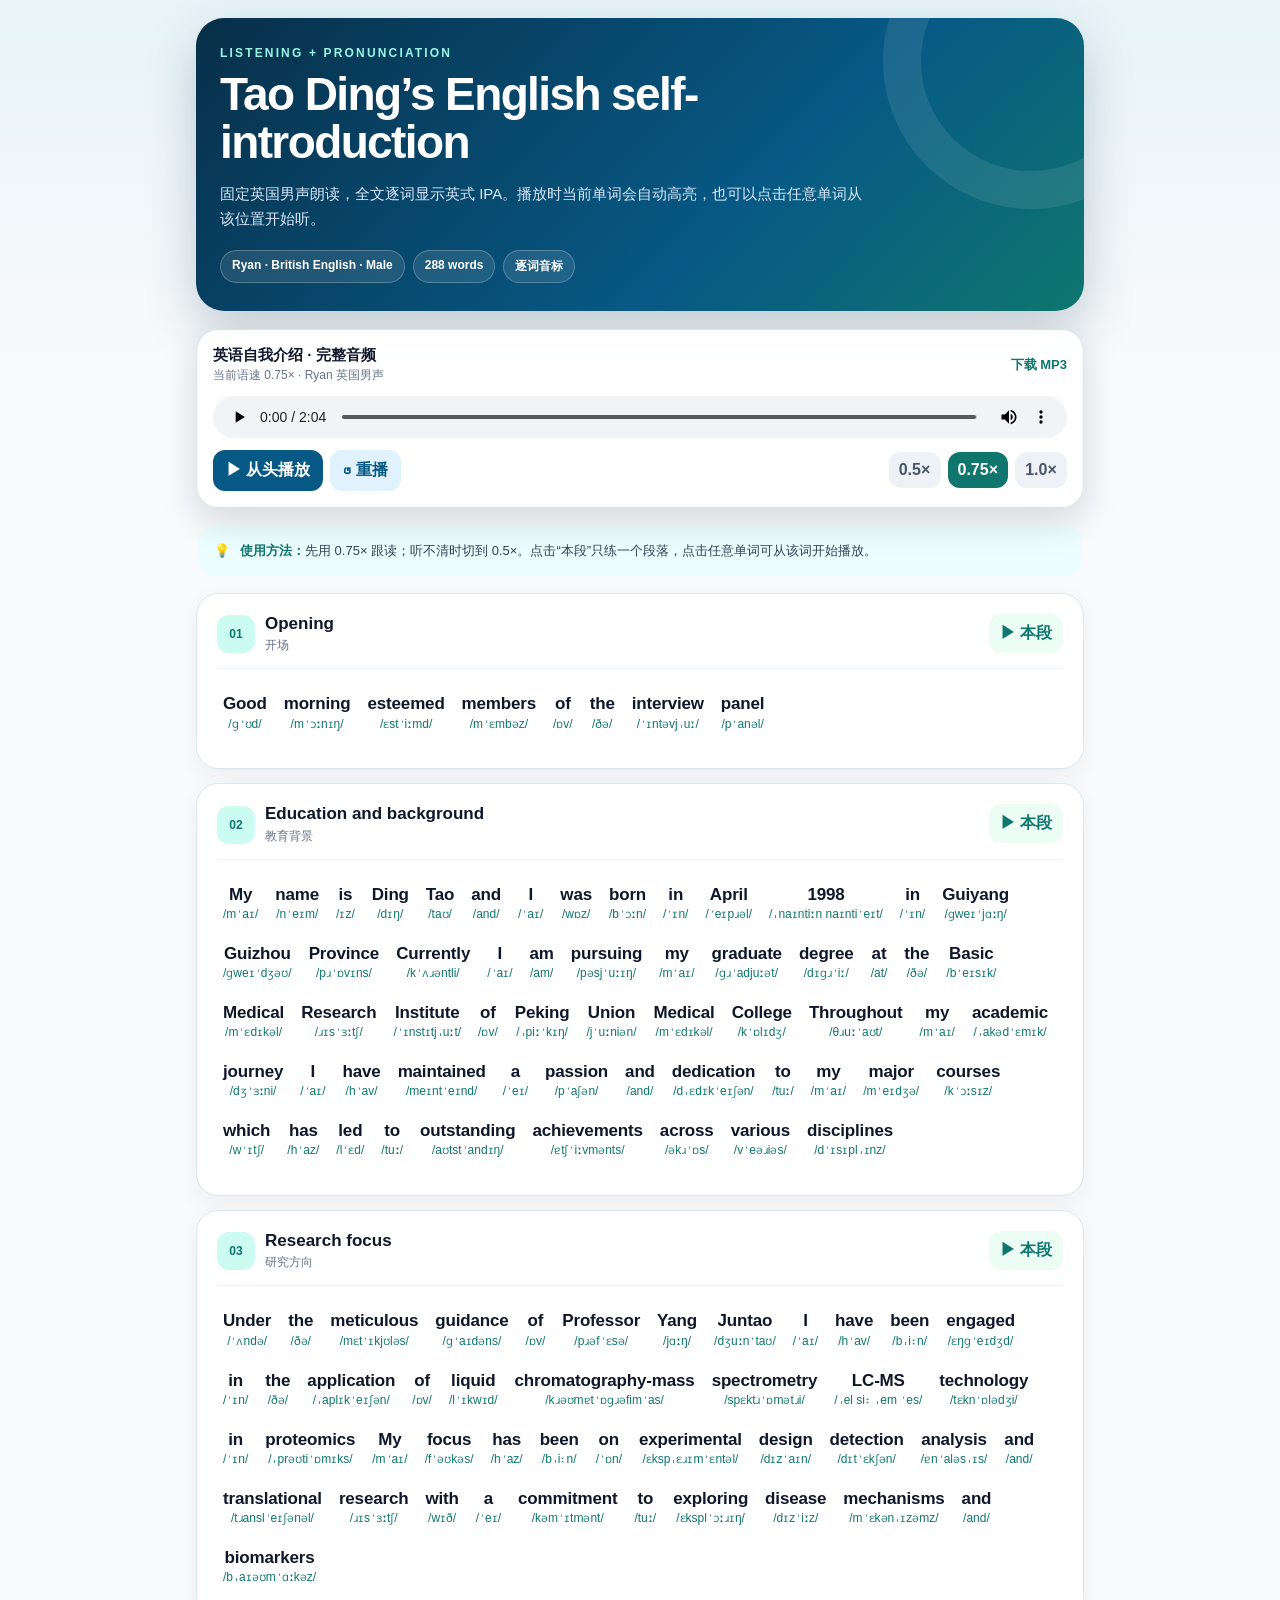
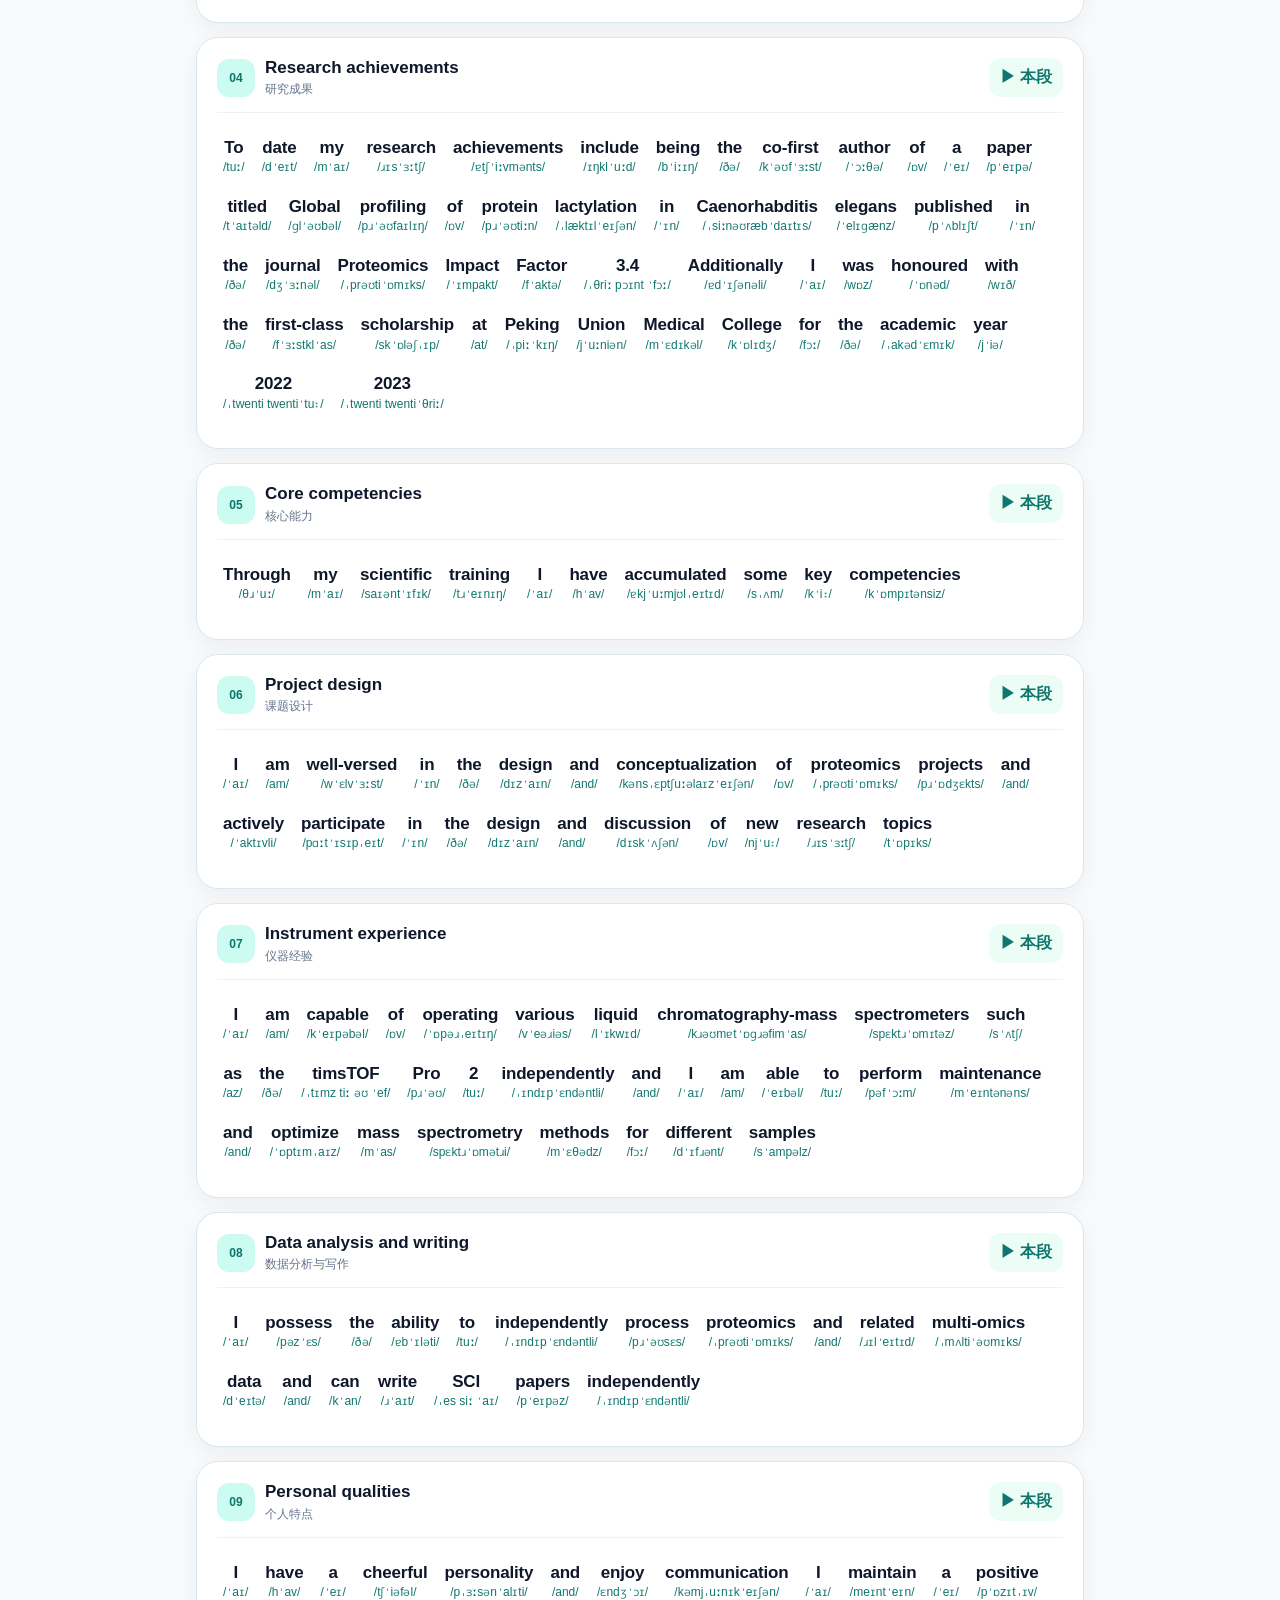
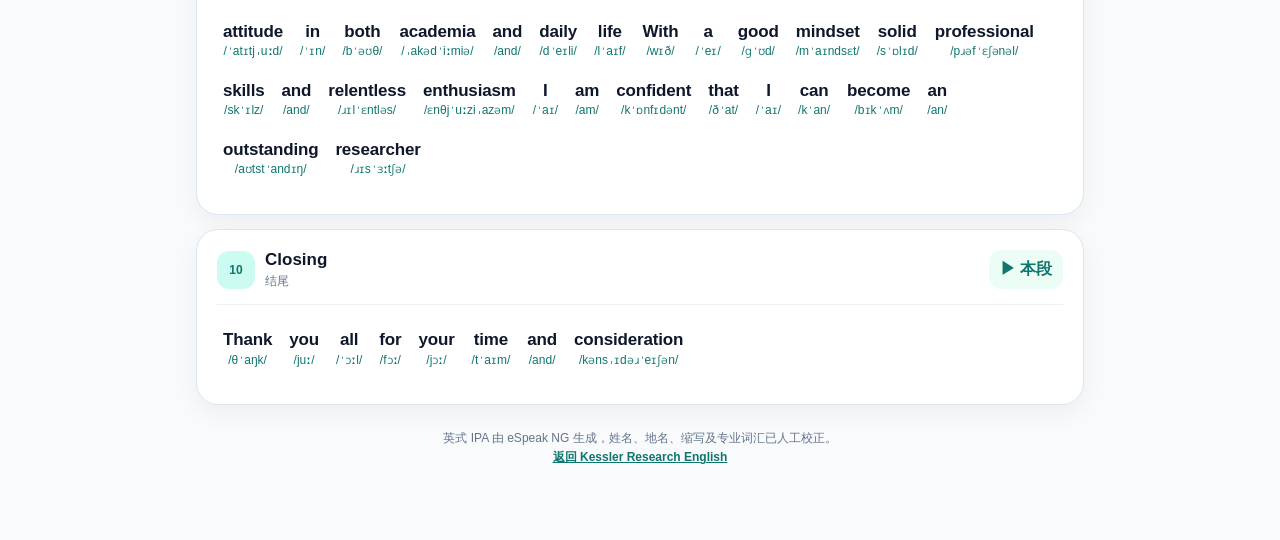
==== app/self-introduction/index.html @ 8be523b1 "Add male self-introduction IPA player" ====
<!doctype html>
<html lang="zh-CN">
<head>
  <meta charset="utf-8">
  <meta name="viewport" content="width=device-width, initial-scale=1, viewport-fit=cover">
  <meta name="theme-color" content="#082f49">
  <meta name="description" content="Tao Ding English self-introduction with British male audio and word-by-word IPA">
  <link rel="icon" href="../icons/icon-192.png">
  <link rel="apple-touch-icon" href="../icons/icon-192.png">
  <title>Tao Ding · Self-introduction pronunciation player</title>
  <style>
    :root { --navy:#082f49; --blue:#075985; --teal:#0f766e; --mint:#ccfbf1; --ink:#0f172a; --muted:#64748b; --line:#dbe7ef; --paper:#f8fafc; --active:#fef3c7; }
    * { box-sizing:border-box; }
    html { scroll-behavior:smooth; }
    body { margin:0; color:var(--ink); background:linear-gradient(180deg,#e8f4f8 0,#f8fafc 360px); font-family:Inter,"Segoe UI",Arial,sans-serif; }
    button, audio, input { font:inherit; }
    .shell { width:min(920px,100%); margin:0 auto; padding:18px 16px 72px; }
    .hero { position:relative; overflow:hidden; padding:28px 24px; border-radius:28px; color:white; background:linear-gradient(135deg,#082f49,#075985 62%,#0f766e); box-shadow:0 20px 52px rgba(8,47,73,.22); }
    .hero::after { content:""; position:absolute; width:220px; height:220px; right:-95px; top:-105px; border:38px solid rgba(255,255,255,.09); border-radius:50%; }
    .eyebrow { margin:0 0 10px; color:#99f6e4; font-size:12px; font-weight:800; letter-spacing:.18em; text-transform:uppercase; }
    h1 { margin:0; max-width:680px; font-size:clamp(28px,7vw,46px); line-height:1.05; letter-spacing:-.035em; }
    .hero-copy { margin:14px 0 0; max-width:650px; color:#dbeafe; font-size:15px; line-height:1.7; }
    .badges { display:flex; flex-wrap:wrap; gap:8px; margin-top:18px; }
    .badge { padding:7px 11px; border:1px solid rgba(255,255,255,.24); border-radius:999px; background:rgba(255,255,255,.1); font-size:12px; font-weight:700; }
    .player { position:sticky; z-index:20; top:8px; margin:18px 0; padding:16px; border:1px solid rgba(148,163,184,.3); border-radius:22px; background:rgba(255,255,255,.94); box-shadow:0 14px 36px rgba(15,23,42,.14); backdrop-filter:blur(14px); }
    .player-top { display:flex; align-items:center; justify-content:space-between; gap:12px; margin-bottom:12px; }
    .player-title strong { display:block; font-size:15px; }
    .player-title span { color:var(--muted); font-size:12px; }
    .download { color:var(--teal); font-size:13px; font-weight:800; text-decoration:none; }
    audio { display:block; width:100%; height:42px; }
    .controls { display:flex; flex-wrap:wrap; align-items:center; justify-content:space-between; gap:10px; margin-top:12px; }
    .action-row, .rate-row { display:flex; align-items:center; gap:7px; }
    .action, .rate, .play-paragraph { border:0; border-radius:12px; cursor:pointer; font-weight:800; }
    .action { padding:10px 13px; color:white; background:var(--blue); }
    .action.secondary { color:var(--blue); background:#e0f2fe; }
    .rate { min-width:52px; padding:9px 10px; color:#475569; background:#eef2f7; }
    .rate.is-active { color:white; background:var(--teal); }
    .instructions { display:flex; gap:10px; align-items:flex-start; margin:18px 2px; padding:14px 16px; color:#334155; border-radius:16px; background:#ecfeff; font-size:13px; line-height:1.65; }
    .instructions strong { color:var(--teal); }
    .paragraph-list { display:grid; gap:14px; }
    .paragraph-card { padding:20px; border:1px solid var(--line); border-radius:22px; background:white; box-shadow:0 8px 24px rgba(15,23,42,.05); transition:.2s ease; }
    .paragraph-card.is-active { border-color:#14b8a6; box-shadow:0 0 0 3px rgba(20,184,166,.12),0 12px 28px rgba(15,23,42,.08); }
    .paragraph-header { display:flex; align-items:flex-start; justify-content:space-between; gap:16px; padding-bottom:14px; border-bottom:1px solid #edf2f7; }
    .paragraph-header > div { display:grid; grid-template-columns:auto 1fr; column-gap:10px; align-items:center; }
    .paragraph-number { grid-row:1/3; display:grid; place-items:center; width:38px; height:38px; border-radius:12px; color:var(--teal); background:var(--mint); font-size:12px; font-weight:900; }
    .paragraph-header h2 { margin:0; font-size:17px; line-height:1.2; }
    .paragraph-header p { margin:3px 0 0; color:var(--muted); font-size:12px; }
    .play-paragraph { flex:0 0 auto; padding:9px 11px; color:var(--teal); background:#ecfdf5; }
    .annotated-text { margin:18px 0 2px; font-family:"Segoe UI",Arial,sans-serif; font-size:0; line-height:1.2; }
    .annotated-text > .word-unit { margin-right:5px; margin-bottom:10px; }
    .word-unit { display:inline-flex; flex-direction:column; align-items:center; vertical-align:top; min-height:48px; padding:5px 5px 4px; color:inherit; border:1px solid transparent; border-radius:9px; background:transparent; cursor:pointer; transition:.12s ease; }
    .word-unit:hover, .word-unit:focus-visible { border-color:#99f6e4; background:#f0fdfa; outline:none; }
    .word-unit.is-active { color:#713f12; border-color:#f59e0b; background:var(--active); transform:translateY(-1px); }
    .word-text { font-size:17px; font-weight:650; line-height:1.25; letter-spacing:-.01em; }
    .word-ipa { margin-top:3px; color:#0f766e; font-family:"Segoe UI",Arial,sans-serif; font-size:12px; font-weight:500; line-height:1.15; white-space:nowrap; }
    .word-unit.is-active .word-ipa { color:#92400e; }
    .footer { margin:24px 0 0; color:var(--muted); text-align:center; font-size:12px; line-height:1.6; }
    .footer a { color:var(--teal); font-weight:700; }
    @media (max-width:560px) {
      .shell { padding:10px 10px 56px; }
      .hero { padding:24px 20px; border-radius:22px; }
      .player { position:static; top:auto; margin:12px 0; padding:13px; border-radius:18px; }
      .player-top { align-items:flex-start; }
      .controls { align-items:flex-start; }
      .paragraph-card { padding:16px 13px; border-radius:18px; }
      .paragraph-header { gap:8px; }
      .play-paragraph { padding:8px 9px; font-size:12px; }
      .annotated-text > .word-unit { margin-right:3px; margin-bottom:8px; }
      .word-unit { padding:4px 3px; }
      .word-text { font-size:16px; }
      .word-ipa { font-size:12px; }
    }
    @media (prefers-reduced-motion:reduce) { * { scroll-behavior:auto!important; transition:none!important; } }
  </style>
</head>
<body>
  <main class="shell">
    <section class="hero">
      <p class="eyebrow">Listening + Pronunciation</p>
      <h1>Tao Ding’s English self-introduction</h1>
      <p class="hero-copy">固定英国男声朗读，全文逐词显示英式 IPA。播放时当前单词会自动高亮，也可以点击任意单词从该位置开始听。</p>
      <div class="badges"><span class="badge">Ryan · British English · Male</span><span class="badge">288 words</span><span class="badge">逐词音标</span></div>
    </section>

    <section class="player" aria-label="音频播放器">
      <div class="player-top"><div class="player-title"><strong>英语自我介绍 · 完整音频</strong><span id="statusText">默认 0.75×，适合听力训练</span></div><a class="download" href="./self-introduction.mp3" download>下载 MP3</a></div>
      <audio id="audio" controls preload="metadata" src="./self-introduction.mp3"></audio>
      <div class="controls">
        <div class="action-row"><button class="action" id="playAll" type="button">▶ 从头播放</button><button class="action secondary" id="restart" type="button">↺ 重播</button></div>
        <div class="rate-row" aria-label="语速"><button class="rate" type="button" data-rate="0.5">0.5×</button><button class="rate is-active" type="button" data-rate="0.75">0.75×</button><button class="rate" type="button" data-rate="1">1.0×</button></div>
      </div>
    </section>

    <aside class="instructions"><span aria-hidden="true">💡</span><div><strong>使用方法：</strong>先用 0.75× 跟读；听不清时切到 0.5×。点击“本段”只练一个段落，点击任意单词可从该词开始播放。</div></aside>
    <section class="paragraph-list" aria-label="逐词音标文本"><article class="paragraph-card" data-paragraph="0">
  <header class="paragraph-header">
    <div><span class="paragraph-number">01</span>
      <h2>Opening</h2><p>开场</p></div>
    <button class="play-paragraph" type="button" data-start="0.1" data-end="3.612" aria-label="播放本段">▶ 本段</button>
  </header>
  <p class="annotated-text"><button class="word-unit" type="button" data-word-index="0" data-start="0.1" data-end="0.325" aria-label="Good, ɡˈʊd"><span class="word-text">Good</span><span class="word-ipa">/ɡˈʊd/</span></button> <button class="word-unit" type="button" data-word-index="1" data-start="0.325" data-end="0.875" aria-label="morning, mˈɔːnɪŋ"><span class="word-text">morning</span><span class="word-ipa">/mˈɔːnɪŋ/</span></button>, <button class="word-unit" type="button" data-word-index="2" data-start="0.875" data-end="1.3" aria-label="esteemed, ɛstˈiːmd"><span class="word-text">esteemed</span><span class="word-ipa">/ɛstˈiːmd/</span></button> <button class="word-unit" type="button" data-word-index="3" data-start="1.3" data-end="1.675" aria-label="members, mˈɛmbəz"><span class="word-text">members</span><span class="word-ipa">/mˈɛmbəz/</span></button> <button class="word-unit" type="button" data-word-index="4" data-start="1.675" data-end="1.762" aria-label="of, ɒv"><span class="word-text">of</span><span class="word-ipa">/ɒv/</span></button> <button class="word-unit" type="button" data-word-index="5" data-start="1.762" data-end="1.875" aria-label="the, ðə"><span class="word-text">the</span><span class="word-ipa">/ðə/</span></button> <button class="word-unit" type="button" data-word-index="6" data-start="1.875" data-end="2.337" aria-label="interview, ˈɪntəvjˌuː"><span class="word-text">interview</span><span class="word-ipa">/ˈɪntəvjˌuː/</span></button> <button class="word-unit" type="button" data-word-index="7" data-start="2.337" data-end="3.612" aria-label="panel, pˈanəl"><span class="word-text">panel</span><span class="word-ipa">/pˈanəl/</span></button>.</p>
</article>
<article class="paragraph-card" data-paragraph="1">
  <header class="paragraph-header">
    <div><span class="paragraph-number">02</span>
      <h2>Education and background</h2><p>教育背景</p></div>
    <button class="play-paragraph" type="button" data-start="3.612" data-end="27.075" aria-label="播放本段">▶ 本段</button>
  </header>
  <p class="annotated-text"><button class="word-unit" type="button" data-word-index="8" data-start="3.612" data-end="3.862" aria-label="My, mˈaɪ"><span class="word-text">My</span><span class="word-ipa">/mˈaɪ/</span></button> <button class="word-unit" type="button" data-word-index="9" data-start="3.862" data-end="4.175" aria-label="name, nˈeɪm"><span class="word-text">name</span><span class="word-ipa">/nˈeɪm/</span></button> <button class="word-unit" type="button" data-word-index="10" data-start="4.175" data-end="4.3" aria-label="is, ɪz"><span class="word-text">is</span><span class="word-ipa">/ɪz/</span></button> <button class="word-unit" type="button" data-word-index="11" data-start="4.3" data-end="4.562" aria-label="Ding, dɪŋ"><span class="word-text">Ding</span><span class="word-ipa">/dɪŋ/</span></button> <button class="word-unit" type="button" data-word-index="12" data-start="4.562" data-end="5.175" aria-label="Tao, taʊ"><span class="word-text">Tao</span><span class="word-ipa">/taʊ/</span></button>, <button class="word-unit" type="button" data-word-index="13" data-start="5.175" data-end="5.312" aria-label="and, and"><span class="word-text">and</span><span class="word-ipa">/and/</span></button> <button class="word-unit" type="button" data-word-index="14" data-start="5.312" data-end="5.4" aria-label="I, ˈaɪ"><span class="word-text">I</span><span class="word-ipa">/ˈaɪ/</span></button> <button class="word-unit" type="button" data-word-index="15" data-start="5.4" data-end="5.575" aria-label="was, wɒz"><span class="word-text">was</span><span class="word-ipa">/wɒz/</span></button> <button class="word-unit" type="button" data-word-index="16" data-start="5.575" data-end="5.85" aria-label="born, bˈɔːn"><span class="word-text">born</span><span class="word-ipa">/bˈɔːn/</span></button> <button class="word-unit" type="button" data-word-index="17" data-start="5.85" data-end="6.013" aria-label="in, ˈɪn"><span class="word-text">in</span><span class="word-ipa">/ˈɪn/</span></button> <button class="word-unit" type="button" data-word-index="18" data-start="6.013" data-end="6.756" aria-label="April, ˈeɪpɹəl"><span class="word-text">April</span><span class="word-ipa">/ˈeɪpɹəl/</span></button> <button class="word-unit" type="button" data-word-index="19" data-start="6.756" data-end="7.362" aria-label="1998, ˌnaɪntiːn naɪntiˈeɪt"><span class="word-text">1998</span><span class="word-ipa">/ˌnaɪntiːn naɪntiˈeɪt/</span></button> <button class="word-unit" type="button" data-word-index="20" data-start="7.362" data-end="7.5" aria-label="in, ˈɪn"><span class="word-text">in</span><span class="word-ipa">/ˈɪn/</span></button> <button class="word-unit" type="button" data-word-index="21" data-start="7.5" data-end="8.312" aria-label="Guiyang, ɡweɪˈjɑːŋ"><span class="word-text">Guiyang</span><span class="word-ipa">/ɡweɪˈjɑːŋ/</span></button>, <button class="word-unit" type="button" data-word-index="22" data-start="8.312" data-end="8.812" aria-label="Guizhou, ɡweɪˈdʒəʊ"><span class="word-text">Guizhou</span><span class="word-ipa">/ɡweɪˈdʒəʊ/</span></button> <button class="word-unit" type="button" data-word-index="23" data-start="8.812" data-end="10.275" aria-label="Province, pɹˈɒvɪns"><span class="word-text">Province</span><span class="word-ipa">/pɹˈɒvɪns/</span></button>. <button class="word-unit" type="button" data-word-index="24" data-start="10.275" data-end="11.05" aria-label="Currently, kˈʌɹəntli"><span class="word-text">Currently</span><span class="word-ipa">/kˈʌɹəntli/</span></button>, <button class="word-unit" type="button" data-word-index="25" data-start="11.05" data-end="11.15" aria-label="I, ˈaɪ"><span class="word-text">I</span><span class="word-ipa">/ˈaɪ/</span></button> <button class="word-unit" type="button" data-word-index="26" data-start="11.15" data-end="11.262" aria-label="am, am"><span class="word-text">am</span><span class="word-ipa">/am/</span></button> <button class="word-unit" type="button" data-word-index="27" data-start="11.262" data-end="11.688" aria-label="pursuing, pəsjˈuːɪŋ"><span class="word-text">pursuing</span><span class="word-ipa">/pəsjˈuːɪŋ/</span></button> <button class="word-unit" type="button" data-word-index="28" data-start="11.688" data-end="11.863" aria-label="my, mˈaɪ"><span class="word-text">my</span><span class="word-ipa">/mˈaɪ/</span></button> <button class="word-unit" type="button" data-word-index="29" data-start="11.863" data-end="12.363" aria-label="graduate, ɡɹˈadjuːət"><span class="word-text">graduate</span><span class="word-ipa">/ɡɹˈadjuːət/</span></button> <button class="word-unit" type="button" data-word-index="30" data-start="12.363" data-end="12.8" aria-label="degree, dɪɡɹˈiː"><span class="word-text">degree</span><span class="word-ipa">/dɪɡɹˈiː/</span></button> <button class="word-unit" type="button" data-word-index="31" data-start="12.8" data-end="12.9" aria-label="at, at"><span class="word-text">at</span><span class="word-ipa">/at/</span></button> <button class="word-unit" type="button" data-word-index="32" data-start="12.9" data-end="13.012" aria-label="the, ðə"><span class="word-text">the</span><span class="word-ipa">/ðə/</span></button> <button class="word-unit" type="button" data-word-index="33" data-start="13.012" data-end="13.412" aria-label="Basic, bˈeɪsɪk"><span class="word-text">Basic</span><span class="word-ipa">/bˈeɪsɪk/</span></button> <button class="word-unit" type="button" data-word-index="34" data-start="13.412" data-end="13.838" aria-label="Medical, mˈɛdɪkəl"><span class="word-text">Medical</span><span class="word-ipa">/mˈɛdɪkəl/</span></button> <button class="word-unit" type="button" data-word-index="35" data-start="13.838" data-end="14.35" aria-label="Research, ɹɪsˈɜːtʃ"><span class="word-text">Research</span><span class="word-ipa">/ɹɪsˈɜːtʃ/</span></button> <button class="word-unit" type="button" data-word-index="36" data-start="14.35" data-end="14.925" aria-label="Institute, ˈɪnstɪtjˌuːt"><span class="word-text">Institute</span><span class="word-ipa">/ˈɪnstɪtjˌuːt/</span></button> <button class="word-unit" type="button" data-word-index="37" data-start="14.925" data-end="15.05" aria-label="of, ɒv"><span class="word-text">of</span><span class="word-ipa">/ɒv/</span></button> <button class="word-unit" type="button" data-word-index="38" data-start="15.05" data-end="15.412" aria-label="Peking, ˌpiːˈkɪŋ"><span class="word-text">Peking</span><span class="word-ipa">/ˌpiːˈkɪŋ/</span></button> <button class="word-unit" type="button" data-word-index="39" data-start="15.412" data-end="15.775" aria-label="Union, jˈuːniən"><span class="word-text">Union</span><span class="word-ipa">/jˈuːniən/</span></button> <button class="word-unit" type="button" data-word-index="40" data-start="15.775" data-end="16.15" aria-label="Medical, mˈɛdɪkəl"><span class="word-text">Medical</span><span class="word-ipa">/mˈɛdɪkəl/</span></button> <button class="word-unit" type="button" data-word-index="41" data-start="16.15" data-end="17.5" aria-label="College, kˈɒlɪdʒ"><span class="word-text">College</span><span class="word-ipa">/kˈɒlɪdʒ/</span></button>. <button class="word-unit" type="button" data-word-index="42" data-start="17.5" data-end="17.962" aria-label="Throughout, θɹuːˈaʊt"><span class="word-text">Throughout</span><span class="word-ipa">/θɹuːˈaʊt/</span></button> <button class="word-unit" type="button" data-word-index="43" data-start="17.962" data-end="18.188" aria-label="my, mˈaɪ"><span class="word-text">my</span><span class="word-ipa">/mˈaɪ/</span></button> <button class="word-unit" type="button" data-word-index="44" data-start="18.188" data-end="18.8" aria-label="academic, ˌakədˈɛmɪk"><span class="word-text">academic</span><span class="word-ipa">/ˌakədˈɛmɪk/</span></button> <button class="word-unit" type="button" data-word-index="45" data-start="18.8" data-end="19.337" aria-label="journey, dʒˈɜːni"><span class="word-text">journey</span><span class="word-ipa">/dʒˈɜːni/</span></button>, <button class="word-unit" type="button" data-word-index="46" data-start="19.337" data-end="19.438" aria-label="I, ˈaɪ"><span class="word-text">I</span><span class="word-ipa">/ˈaɪ/</span></button> <button class="word-unit" type="button" data-word-index="47" data-start="19.438" data-end="19.613" aria-label="have, hˈav"><span class="word-text">have</span><span class="word-ipa">/hˈav/</span></button> <button class="word-unit" type="button" data-word-index="48" data-start="19.613" data-end="20.113" aria-label="maintained, meɪntˈeɪnd"><span class="word-text">maintained</span><span class="word-ipa">/meɪntˈeɪnd/</span></button> <button class="word-unit" type="button" data-word-index="49" data-start="20.113" data-end="20.175" aria-label="a, ˈeɪ"><span class="word-text">a</span><span class="word-ipa">/ˈeɪ/</span></button> <button class="word-unit" type="button" data-word-index="50" data-start="20.175" data-end="20.587" aria-label="passion, pˈaʃən"><span class="word-text">passion</span><span class="word-ipa">/pˈaʃən/</span></button> <button class="word-unit" type="button" data-word-index="51" data-start="20.587" data-end="20.725" aria-label="and, and"><span class="word-text">and</span><span class="word-ipa">/and/</span></button> <button class="word-unit" type="button" data-word-index="52" data-start="20.725" data-end="21.325" aria-label="dedication, dˌɛdɪkˈeɪʃən"><span class="word-text">dedication</span><span class="word-ipa">/dˌɛdɪkˈeɪʃən/</span></button> <button class="word-unit" type="button" data-word-index="53" data-start="21.325" data-end="21.438" aria-label="to, tuː"><span class="word-text">to</span><span class="word-ipa">/tuː/</span></button> <button class="word-unit" type="button" data-word-index="54" data-start="21.438" data-end="21.613" aria-label="my, mˈaɪ"><span class="word-text">my</span><span class="word-ipa">/mˈaɪ/</span></button> <button class="word-unit" type="button" data-word-index="55" data-start="21.613" data-end="21.988" aria-label="major, mˈeɪdʒə"><span class="word-text">major</span><span class="word-ipa">/mˈeɪdʒə/</span></button> <button class="word-unit" type="button" data-word-index="56" data-start="21.988" data-end="22.712" aria-label="courses, kˈɔːsɪz"><span class="word-text">courses</span><span class="word-ipa">/kˈɔːsɪz/</span></button>, <button class="word-unit" type="button" data-word-index="57" data-start="22.712" data-end="22.875" aria-label="which, wˈɪtʃ"><span class="word-text">which</span><span class="word-ipa">/wˈɪtʃ/</span></button> <button class="word-unit" type="button" data-word-index="58" data-start="22.875" data-end="23.038" aria-label="has, hˈaz"><span class="word-text">has</span><span class="word-ipa">/hˈaz/</span></button> <button class="word-unit" type="button" data-word-index="59" data-start="23.038" data-end="23.262" aria-label="led, lˈɛd"><span class="word-text">led</span><span class="word-ipa">/lˈɛd/</span></button> <button class="word-unit" type="button" data-word-index="60" data-start="23.262" data-end="23.363" aria-label="to, tuː"><span class="word-text">to</span><span class="word-ipa">/tuː/</span></button> <button class="word-unit" type="button" data-word-index="61" data-start="23.363" data-end="24.012" aria-label="outstanding, aʊtstˈandɪŋ"><span class="word-text">outstanding</span><span class="word-ipa">/aʊtstˈandɪŋ/</span></button> <button class="word-unit" type="button" data-word-index="62" data-start="24.012" data-end="24.575" aria-label="achievements, ɐtʃˈiːvmənts"><span class="word-text">achievements</span><span class="word-ipa">/ɐtʃˈiːvmənts/</span></button> <button class="word-unit" type="button" data-word-index="63" data-start="24.575" data-end="24.962" aria-label="across, əkɹˈɒs"><span class="word-text">across</span><span class="word-ipa">/əkɹˈɒs/</span></button> <button class="word-unit" type="button" data-word-index="64" data-start="24.962" data-end="25.475" aria-label="various, vˈeəɹiəs"><span class="word-text">various</span><span class="word-ipa">/vˈeəɹiəs/</span></button> <button class="word-unit" type="button" data-word-index="65" data-start="25.475" data-end="27.075" aria-label="disciplines, dˈɪsɪplˌɪnz"><span class="word-text">disciplines</span><span class="word-ipa">/dˈɪsɪplˌɪnz/</span></button>.</p>
</article>
<article class="paragraph-card" data-paragraph="2">
  <header class="paragraph-header">
    <div><span class="paragraph-number">03</span>
      <h2>Research focus</h2><p>研究方向</p></div>
    <button class="play-paragraph" type="button" data-start="27.075" data-end="47.538" aria-label="播放本段">▶ 本段</button>
  </header>
  <p class="annotated-text"><button class="word-unit" type="button" data-word-index="66" data-start="27.075" data-end="27.363" aria-label="Under, ˈʌndə"><span class="word-text">Under</span><span class="word-ipa">/ˈʌndə/</span></button> <button class="word-unit" type="button" data-word-index="67" data-start="27.363" data-end="27.462" aria-label="the, ðə"><span class="word-text">the</span><span class="word-ipa">/ðə/</span></button> <button class="word-unit" type="button" data-word-index="68" data-start="27.462" data-end="28.025" aria-label="meticulous, mɛtˈɪkjʊləs"><span class="word-text">meticulous</span><span class="word-ipa">/mɛtˈɪkjʊləs/</span></button> <button class="word-unit" type="button" data-word-index="69" data-start="28.025" data-end="28.462" aria-label="guidance, ɡˈaɪdəns"><span class="word-text">guidance</span><span class="word-ipa">/ɡˈaɪdəns/</span></button> <button class="word-unit" type="button" data-word-index="70" data-start="28.462" data-end="28.562" aria-label="of, ɒv"><span class="word-text">of</span><span class="word-ipa">/ɒv/</span></button> <button class="word-unit" type="button" data-word-index="71" data-start="28.562" data-end="29.012" aria-label="Professor, pɹəfˈɛsə"><span class="word-text">Professor</span><span class="word-ipa">/pɹəfˈɛsə/</span></button> <button class="word-unit" type="button" data-word-index="72" data-start="29.012" data-end="29.337" aria-label="Yang, jɑːŋ"><span class="word-text">Yang</span><span class="word-ipa">/jɑːŋ/</span></button> <button class="word-unit" type="button" data-word-index="73" data-start="29.337" data-end="30.175" aria-label="Juntao, dʒuːnˈtaʊ"><span class="word-text">Juntao</span><span class="word-ipa">/dʒuːnˈtaʊ/</span></button>, <button class="word-unit" type="button" data-word-index="74" data-start="30.175" data-end="30.275" aria-label="I, ˈaɪ"><span class="word-text">I</span><span class="word-ipa">/ˈaɪ/</span></button> <button class="word-unit" type="button" data-word-index="75" data-start="30.275" data-end="30.425" aria-label="have, hˈav"><span class="word-text">have</span><span class="word-ipa">/hˈav/</span></button> <button class="word-unit" type="button" data-word-index="76" data-start="30.425" data-end="30.575" aria-label="been, bˌiːn"><span class="word-text">been</span><span class="word-ipa">/bˌiːn/</span></button> <button class="word-unit" type="button" data-word-index="77" data-start="30.575" data-end="31.062" aria-label="engaged, ɛŋɡˈeɪdʒd"><span class="word-text">engaged</span><span class="word-ipa">/ɛŋɡˈeɪdʒd/</span></button> <button class="word-unit" type="button" data-word-index="78" data-start="31.062" data-end="31.137" aria-label="in, ˈɪn"><span class="word-text">in</span><span class="word-ipa">/ˈɪn/</span></button> <button class="word-unit" type="button" data-word-index="79" data-start="31.137" data-end="31.238" aria-label="the, ðə"><span class="word-text">the</span><span class="word-ipa">/ðə/</span></button> <button class="word-unit" type="button" data-word-index="80" data-start="31.238" data-end="31.85" aria-label="application, ˌaplɪkˈeɪʃən"><span class="word-text">application</span><span class="word-ipa">/ˌaplɪkˈeɪʃən/</span></button> <button class="word-unit" type="button" data-word-index="81" data-start="31.85" data-end="31.938" aria-label="of, ɒv"><span class="word-text">of</span><span class="word-ipa">/ɒv/</span></button> <button class="word-unit" type="button" data-word-index="82" data-start="31.938" data-end="32.337" aria-label="liquid, lˈɪkwɪd"><span class="word-text">liquid</span><span class="word-ipa">/lˈɪkwɪd/</span></button> <button class="word-unit" type="button" data-word-index="83" data-start="32.337" data-end="33.312" aria-label="chromatography-mass, kɹəʊmɐtˈɒɡɹəfimˈas"><span class="word-text">chromatography-mass</span><span class="word-ipa">/kɹəʊmɐtˈɒɡɹəfimˈas/</span></button> <button class="word-unit" type="button" data-word-index="84" data-start="33.312" data-end="34.263" aria-label="spectrometry, spɛktɹˈɒmətɹi"><span class="word-text">spectrometry</span><span class="word-ipa">/spɛktɹˈɒmətɹi/</span></button> (<button class="word-unit" type="button" data-word-index="85" data-start="34.263" data-end="35.2" aria-label="LC-MS, ˌel siː ˌem ˈes"><span class="word-text">LC-MS</span><span class="word-ipa">/ˌel siː ˌem ˈes/</span></button>) <button class="word-unit" type="button" data-word-index="86" data-start="35.2" data-end="35.8" aria-label="technology, tɛknˈɒlədʒi"><span class="word-text">technology</span><span class="word-ipa">/tɛknˈɒlədʒi/</span></button> <button class="word-unit" type="button" data-word-index="87" data-start="35.8" data-end="35.95" aria-label="in, ˈɪn"><span class="word-text">in</span><span class="word-ipa">/ˈɪn/</span></button> <button class="word-unit" type="button" data-word-index="88" data-start="35.95" data-end="37.688" aria-label="proteomics, ˌprəʊtiˈɒmɪks"><span class="word-text">proteomics</span><span class="word-ipa">/ˌprəʊtiˈɒmɪks/</span></button>. <button class="word-unit" type="button" data-word-index="89" data-start="37.688" data-end="37.95" aria-label="My, mˈaɪ"><span class="word-text">My</span><span class="word-ipa">/mˈaɪ/</span></button> <button class="word-unit" type="button" data-word-index="90" data-start="37.95" data-end="38.375" aria-label="focus, fˈəʊkəs"><span class="word-text">focus</span><span class="word-ipa">/fˈəʊkəs/</span></button> <button class="word-unit" type="button" data-word-index="91" data-start="38.375" data-end="38.525" aria-label="has, hˈaz"><span class="word-text">has</span><span class="word-ipa">/hˈaz/</span></button> <button class="word-unit" type="button" data-word-index="92" data-start="38.525" data-end="38.7" aria-label="been, bˌiːn"><span class="word-text">been</span><span class="word-ipa">/bˌiːn/</span></button> <button class="word-unit" type="button" data-word-index="93" data-start="38.7" data-end="38.837" aria-label="on, ˈɒn"><span class="word-text">on</span><span class="word-ipa">/ˈɒn/</span></button> <button class="word-unit" type="button" data-word-index="94" data-start="38.837" data-end="39.562" aria-label="experimental, ɛkspˌɛɹɪmˈɛntəl"><span class="word-text">experimental</span><span class="word-ipa">/ɛkspˌɛɹɪmˈɛntəl/</span></button> <button class="word-unit" type="button" data-word-index="95" data-start="39.562" data-end="40.188" aria-label="design, dɪzˈaɪn"><span class="word-text">design</span><span class="word-ipa">/dɪzˈaɪn/</span></button>, <button class="word-unit" type="button" data-word-index="96" data-start="40.188" data-end="40.688" aria-label="detection, dɪtˈɛkʃən"><span class="word-text">detection</span><span class="word-ipa">/dɪtˈɛkʃən/</span></button> <button class="word-unit" type="button" data-word-index="97" data-start="40.688" data-end="41.513" aria-label="analysis, ɐnˈaləsˌɪs"><span class="word-text">analysis</span><span class="word-ipa">/ɐnˈaləsˌɪs/</span></button>, <button class="word-unit" type="button" data-word-index="98" data-start="41.513" data-end="41.625" aria-label="and, and"><span class="word-text">and</span><span class="word-ipa">/and/</span></button> <button class="word-unit" type="button" data-word-index="99" data-start="41.625" data-end="42.425" aria-label="translational, tɹanslˈeɪʃənəl"><span class="word-text">translational</span><span class="word-ipa">/tɹanslˈeɪʃənəl/</span></button> <button class="word-unit" type="button" data-word-index="100" data-start="42.425" data-end="43.2" aria-label="research, ɹɪsˈɜːtʃ"><span class="word-text">research</span><span class="word-ipa">/ɹɪsˈɜːtʃ/</span></button>, <button class="word-unit" type="button" data-word-index="101" data-start="43.2" data-end="43.337" aria-label="with, wɪð"><span class="word-text">with</span><span class="word-ipa">/wɪð/</span></button> <button class="word-unit" type="button" data-word-index="102" data-start="43.337" data-end="43.388" aria-label="a, ˈeɪ"><span class="word-text">a</span><span class="word-ipa">/ˈeɪ/</span></button> <button class="word-unit" type="button" data-word-index="103" data-start="43.388" data-end="43.888" aria-label="commitment, kəmˈɪtmənt"><span class="word-text">commitment</span><span class="word-ipa">/kəmˈɪtmənt/</span></button> <button class="word-unit" type="button" data-word-index="104" data-start="43.888" data-end="43.987" aria-label="to, tuː"><span class="word-text">to</span><span class="word-ipa">/tuː/</span></button> <button class="word-unit" type="button" data-word-index="105" data-start="43.987" data-end="44.55" aria-label="exploring, ɛksplˈɔːɹɪŋ"><span class="word-text">exploring</span><span class="word-ipa">/ɛksplˈɔːɹɪŋ/</span></button> <button class="word-unit" type="button" data-word-index="106" data-start="44.55" data-end="44.95" aria-label="disease, dɪzˈiːz"><span class="word-text">disease</span><span class="word-ipa">/dɪzˈiːz/</span></button> <button class="word-unit" type="button" data-word-index="107" data-start="44.95" data-end="45.612" aria-label="mechanisms, mˈɛkənˌɪzəmz"><span class="word-text">mechanisms</span><span class="word-ipa">/mˈɛkənˌɪzəmz/</span></button> <button class="word-unit" type="button" data-word-index="108" data-start="45.612" data-end="45.725" aria-label="and, and"><span class="word-text">and</span><span class="word-ipa">/and/</span></button> <button class="word-unit" type="button" data-word-index="109" data-start="45.725" data-end="47.538" aria-label="biomarkers, bˌaɪəʊmˈɑːkəz"><span class="word-text">biomarkers</span><span class="word-ipa">/bˌaɪəʊmˈɑːkəz/</span></button>.</p>
</article>
<article class="paragraph-card" data-paragraph="3">
  <header class="paragraph-header">
    <div><span class="paragraph-number">04</span>
      <h2>Research achievements</h2><p>研究成果</p></div>
    <button class="play-paragraph" type="button" data-start="47.538" data-end="69.475" aria-label="播放本段">▶ 本段</button>
  </header>
  <p class="annotated-text"><button class="word-unit" type="button" data-word-index="110" data-start="47.538" data-end="47.7" aria-label="To, tuː"><span class="word-text">To</span><span class="word-ipa">/tuː/</span></button> <button class="word-unit" type="button" data-word-index="111" data-start="47.7" data-end="48.175" aria-label="date, dˈeɪt"><span class="word-text">date</span><span class="word-ipa">/dˈeɪt/</span></button>, <button class="word-unit" type="button" data-word-index="112" data-start="48.175" data-end="48.35" aria-label="my, mˈaɪ"><span class="word-text">my</span><span class="word-ipa">/mˈaɪ/</span></button> <button class="word-unit" type="button" data-word-index="113" data-start="48.35" data-end="48.888" aria-label="research, ɹɪsˈɜːtʃ"><span class="word-text">research</span><span class="word-ipa">/ɹɪsˈɜːtʃ/</span></button> <button class="word-unit" type="button" data-word-index="114" data-start="48.888" data-end="49.45" aria-label="achievements, ɐtʃˈiːvmənts"><span class="word-text">achievements</span><span class="word-ipa">/ɐtʃˈiːvmənts/</span></button> <button class="word-unit" type="button" data-word-index="115" data-start="49.45" data-end="49.875" aria-label="include, ɪŋklˈuːd"><span class="word-text">include</span><span class="word-ipa">/ɪŋklˈuːd/</span></button> <button class="word-unit" type="button" data-word-index="116" data-start="49.875" data-end="50.112" aria-label="being, bˈiːɪŋ"><span class="word-text">being</span><span class="word-ipa">/bˈiːɪŋ/</span></button> <button class="word-unit" type="button" data-word-index="117" data-start="50.112" data-end="50.2" aria-label="the, ðə"><span class="word-text">the</span><span class="word-ipa">/ðə/</span></button> <button class="word-unit" type="button" data-word-index="118" data-start="50.2" data-end="50.788" aria-label="co-first, kˈəʊfˈɜːst"><span class="word-text">co-first</span><span class="word-ipa">/kˈəʊfˈɜːst/</span></button> <button class="word-unit" type="button" data-word-index="119" data-start="50.788" data-end="51.163" aria-label="author, ˈɔːθə"><span class="word-text">author</span><span class="word-ipa">/ˈɔːθə/</span></button> <button class="word-unit" type="button" data-word-index="120" data-start="51.163" data-end="51.288" aria-label="of, ɒv"><span class="word-text">of</span><span class="word-ipa">/ɒv/</span></button> <button class="word-unit" type="button" data-word-index="121" data-start="51.288" data-end="51.375" aria-label="a, ˈeɪ"><span class="word-text">a</span><span class="word-ipa">/ˈeɪ/</span></button> <button class="word-unit" type="button" data-word-index="122" data-start="51.375" data-end="51.712" aria-label="paper, pˈeɪpə"><span class="word-text">paper</span><span class="word-ipa">/pˈeɪpə/</span></button> <button class="word-unit" type="button" data-word-index="123" data-start="51.712" data-end="52.212" aria-label="titled, tˈaɪtəld"><span class="word-text">titled</span><span class="word-ipa">/tˈaɪtəld/</span></button> &quot;<button class="word-unit" type="button" data-word-index="124" data-start="52.212" data-end="52.65" aria-label="Global, ɡlˈəʊbəl"><span class="word-text">Global</span><span class="word-ipa">/ɡlˈəʊbəl/</span></button> <button class="word-unit" type="button" data-word-index="125" data-start="52.65" data-end="53.237" aria-label="profiling, pɹˈəʊfaɪlɪŋ"><span class="word-text">profiling</span><span class="word-ipa">/pɹˈəʊfaɪlɪŋ/</span></button> <button class="word-unit" type="button" data-word-index="126" data-start="53.237" data-end="53.35" aria-label="of, ɒv"><span class="word-text">of</span><span class="word-ipa">/ɒv/</span></button> <button class="word-unit" type="button" data-word-index="127" data-start="53.35" data-end="53.812" aria-label="protein, pɹˈəʊtiːn"><span class="word-text">protein</span><span class="word-ipa">/pɹˈəʊtiːn/</span></button> <button class="word-unit" type="button" data-word-index="128" data-start="53.812" data-end="54.45" aria-label="lactylation, ˌlæktɪlˈeɪʃən"><span class="word-text">lactylation</span><span class="word-ipa">/ˌlæktɪlˈeɪʃən/</span></button> <button class="word-unit" type="button" data-word-index="129" data-start="54.45" data-end="54.6" aria-label="in, ˈɪn"><span class="word-text">in</span><span class="word-ipa">/ˈɪn/</span></button> <button class="word-unit" type="button" data-word-index="130" data-start="54.6" data-end="55.513" aria-label="Caenorhabditis, ˌsiːnəʊræbˈdaɪtɪs"><span class="word-text">Caenorhabditis</span><span class="word-ipa">/ˌsiːnəʊræbˈdaɪtɪs/</span></button> <button class="word-unit" type="button" data-word-index="131" data-start="55.513" data-end="56.25" aria-label="elegans, ˈelɪɡænz"><span class="word-text">elegans</span><span class="word-ipa">/ˈelɪɡænz/</span></button>,&quot; <button class="word-unit" type="button" data-word-index="132" data-start="56.25" data-end="56.65" aria-label="published, pˈʌblɪʃt"><span class="word-text">published</span><span class="word-ipa">/pˈʌblɪʃt/</span></button> <button class="word-unit" type="button" data-word-index="133" data-start="56.65" data-end="56.737" aria-label="in, ˈɪn"><span class="word-text">in</span><span class="word-ipa">/ˈɪn/</span></button> <button class="word-unit" type="button" data-word-index="134" data-start="56.737" data-end="56.837" aria-label="the, ðə"><span class="word-text">the</span><span class="word-ipa">/ðə/</span></button> <button class="word-unit" type="button" data-word-index="135" data-start="56.837" data-end="57.2" aria-label="journal, dʒˈɜːnəl"><span class="word-text">journal</span><span class="word-ipa">/dʒˈɜːnəl/</span></button> <button class="word-unit" type="button" data-word-index="136" data-start="57.2" data-end="58.125" aria-label="Proteomics, ˌprəʊtiˈɒmɪks"><span class="word-text">Proteomics</span><span class="word-ipa">/ˌprəʊtiˈɒmɪks/</span></button> (<button class="word-unit" type="button" data-word-index="137" data-start="58.125" data-end="58.538" aria-label="Impact, ˈɪmpakt"><span class="word-text">Impact</span><span class="word-ipa">/ˈɪmpakt/</span></button> <button class="word-unit" type="button" data-word-index="138" data-start="58.538" data-end="59.225" aria-label="Factor, fˈaktə"><span class="word-text">Factor</span><span class="word-ipa">/fˈaktə/</span></button>: <button class="word-unit" type="button" data-word-index="139" data-start="59.225" data-end="61.075" aria-label="3.4, ˌθriː pɔɪnt ˈfɔː"><span class="word-text">3.4</span><span class="word-ipa">/ˌθriː pɔɪnt ˈfɔː/</span></button>). <button class="word-unit" type="button" data-word-index="140" data-start="61.075" data-end="61.888" aria-label="Additionally, ɐdˈɪʃənəli"><span class="word-text">Additionally</span><span class="word-ipa">/ɐdˈɪʃənəli/</span></button>, <button class="word-unit" type="button" data-word-index="141" data-start="61.888" data-end="61.975" aria-label="I, ˈaɪ"><span class="word-text">I</span><span class="word-ipa">/ˈaɪ/</span></button> <button class="word-unit" type="button" data-word-index="142" data-start="61.975" data-end="62.15" aria-label="was, wɒz"><span class="word-text">was</span><span class="word-ipa">/wɒz/</span></button> <button class="word-unit" type="button" data-word-index="143" data-start="62.15" data-end="62.425" aria-label="honoured, ˈɒnəd"><span class="word-text">honoured</span><span class="word-ipa">/ˈɒnəd/</span></button> <button class="word-unit" type="button" data-word-index="144" data-start="62.425" data-end="62.562" aria-label="with, wɪð"><span class="word-text">with</span><span class="word-ipa">/wɪð/</span></button> <button class="word-unit" type="button" data-word-index="145" data-start="62.562" data-end="62.65" aria-label="the, ðə"><span class="word-text">the</span><span class="word-ipa">/ðə/</span></button> <button class="word-unit" type="button" data-word-index="146" data-start="62.65" data-end="63.275" aria-label="first-class, fˈɜːstklˈas"><span class="word-text">first-class</span><span class="word-ipa">/fˈɜːstklˈas/</span></button> <button class="word-unit" type="button" data-word-index="147" data-start="63.275" data-end="63.8" aria-label="scholarship, skˈɒləʃˌɪp"><span class="word-text">scholarship</span><span class="word-ipa">/skˈɒləʃˌɪp/</span></button> <button class="word-unit" type="button" data-word-index="148" data-start="63.8" data-end="63.9" aria-label="at, at"><span class="word-text">at</span><span class="word-ipa">/at/</span></button> <button class="word-unit" type="button" data-word-index="149" data-start="63.9" data-end="64.237" aria-label="Peking, ˌpiːˈkɪŋ"><span class="word-text">Peking</span><span class="word-ipa">/ˌpiːˈkɪŋ/</span></button> <button class="word-unit" type="button" data-word-index="150" data-start="64.237" data-end="64.575" aria-label="Union, jˈuːniən"><span class="word-text">Union</span><span class="word-ipa">/jˈuːniən/</span></button> <button class="word-unit" type="button" data-word-index="151" data-start="64.575" data-end="64.963" aria-label="Medical, mˈɛdɪkəl"><span class="word-text">Medical</span><span class="word-ipa">/mˈɛdɪkəl/</span></button> <button class="word-unit" type="button" data-word-index="152" data-start="64.963" data-end="65.325" aria-label="College, kˈɒlɪdʒ"><span class="word-text">College</span><span class="word-ipa">/kˈɒlɪdʒ/</span></button> <button class="word-unit" type="button" data-word-index="153" data-start="65.325" data-end="65.412" aria-label="for, fɔː"><span class="word-text">for</span><span class="word-ipa">/fɔː/</span></button> <button class="word-unit" type="button" data-word-index="154" data-start="65.412" data-end="65.525" aria-label="the, ðə"><span class="word-text">the</span><span class="word-ipa">/ðə/</span></button> <button class="word-unit" type="button" data-word-index="155" data-start="65.525" data-end="66.075" aria-label="academic, ˌakədˈɛmɪk"><span class="word-text">academic</span><span class="word-ipa">/ˌakədˈɛmɪk/</span></button> <button class="word-unit" type="button" data-word-index="156" data-start="66.075" data-end="66.375" aria-label="year, jˈiə"><span class="word-text">year</span><span class="word-ipa">/jˈiə/</span></button> <button class="word-unit" type="button" data-word-index="157" data-start="66.375" data-end="67.494" aria-label="2022, ˌtwenti twentiˈtuː"><span class="word-text">2022</span><span class="word-ipa">/ˌtwenti twentiˈtuː/</span></button>-<button class="word-unit" type="button" data-word-index="158" data-start="67.494" data-end="69.475" aria-label="2023, ˌtwenti twentiˈθriː"><span class="word-text">2023</span><span class="word-ipa">/ˌtwenti twentiˈθriː/</span></button>.</p>
</article>
<article class="paragraph-card" data-paragraph="4">
  <header class="paragraph-header">
    <div><span class="paragraph-number">05</span>
      <h2>Core competencies</h2><p>核心能力</p></div>
    <button class="play-paragraph" type="button" data-start="69.475" data-end="74.588" aria-label="播放本段">▶ 本段</button>
  </header>
  <p class="annotated-text"><button class="word-unit" type="button" data-word-index="159" data-start="69.475" data-end="69.812" aria-label="Through, θɹˈuː"><span class="word-text">Through</span><span class="word-ipa">/θɹˈuː/</span></button> <button class="word-unit" type="button" data-word-index="160" data-start="69.812" data-end="70.013" aria-label="my, mˈaɪ"><span class="word-text">my</span><span class="word-ipa">/mˈaɪ/</span></button> <button class="word-unit" type="button" data-word-index="161" data-start="70.013" data-end="70.7" aria-label="scientific, saɪəntˈɪfɪk"><span class="word-text">scientific</span><span class="word-ipa">/saɪəntˈɪfɪk/</span></button> <button class="word-unit" type="button" data-word-index="162" data-start="70.7" data-end="71.425" aria-label="training, tɹˈeɪnɪŋ"><span class="word-text">training</span><span class="word-ipa">/tɹˈeɪnɪŋ/</span></button>, <button class="word-unit" type="button" data-word-index="163" data-start="71.425" data-end="71.513" aria-label="I, ˈaɪ"><span class="word-text">I</span><span class="word-ipa">/ˈaɪ/</span></button> <button class="word-unit" type="button" data-word-index="164" data-start="71.513" data-end="71.713" aria-label="have, hˈav"><span class="word-text">have</span><span class="word-ipa">/hˈav/</span></button> <button class="word-unit" type="button" data-word-index="165" data-start="71.713" data-end="72.425" aria-label="accumulated, ɐkjˈuːmjʊlˌeɪtɪd"><span class="word-text">accumulated</span><span class="word-ipa">/ɐkjˈuːmjʊlˌeɪtɪd/</span></button> <button class="word-unit" type="button" data-word-index="166" data-start="72.425" data-end="72.625" aria-label="some, sˌʌm"><span class="word-text">some</span><span class="word-ipa">/sˌʌm/</span></button> <button class="word-unit" type="button" data-word-index="167" data-start="72.625" data-end="72.838" aria-label="key, kˈiː"><span class="word-text">key</span><span class="word-ipa">/kˈiː/</span></button> <button class="word-unit" type="button" data-word-index="168" data-start="72.838" data-end="74.588" aria-label="competencies, kˈɒmpɪtənsiz"><span class="word-text">competencies</span><span class="word-ipa">/kˈɒmpɪtənsiz/</span></button>.</p>
</article>
<article class="paragraph-card" data-paragraph="5">
  <header class="paragraph-header">
    <div><span class="paragraph-number">06</span>
      <h2>Project design</h2><p>课题设计</p></div>
    <button class="play-paragraph" type="button" data-start="74.588" data-end="83.388" aria-label="播放本段">▶ 本段</button>
  </header>
  <p class="annotated-text"><button class="word-unit" type="button" data-word-index="169" data-start="74.588" data-end="74.763" aria-label="I, ˈaɪ"><span class="word-text">I</span><span class="word-ipa">/ˈaɪ/</span></button> <button class="word-unit" type="button" data-word-index="170" data-start="74.763" data-end="74.925" aria-label="am, am"><span class="word-text">am</span><span class="word-ipa">/am/</span></button> <button class="word-unit" type="button" data-word-index="171" data-start="74.925" data-end="75.487" aria-label="well-versed, wˈɛlvˈɜːst"><span class="word-text">well-versed</span><span class="word-ipa">/wˈɛlvˈɜːst/</span></button> <button class="word-unit" type="button" data-word-index="172" data-start="75.487" data-end="75.562" aria-label="in, ˈɪn"><span class="word-text">in</span><span class="word-ipa">/ˈɪn/</span></button> <button class="word-unit" type="button" data-word-index="173" data-start="75.562" data-end="75.65" aria-label="the, ðə"><span class="word-text">the</span><span class="word-ipa">/ðə/</span></button> <button class="word-unit" type="button" data-word-index="174" data-start="75.65" data-end="76.088" aria-label="design, dɪzˈaɪn"><span class="word-text">design</span><span class="word-ipa">/dɪzˈaɪn/</span></button> <button class="word-unit" type="button" data-word-index="175" data-start="76.088" data-end="76.225" aria-label="and, and"><span class="word-text">and</span><span class="word-ipa">/and/</span></button> <button class="word-unit" type="button" data-word-index="176" data-start="76.225" data-end="77.287" aria-label="conceptualization, kənsˌɛptʃuːəlaɪzˈeɪʃən"><span class="word-text">conceptualization</span><span class="word-ipa">/kənsˌɛptʃuːəlaɪzˈeɪʃən/</span></button> <button class="word-unit" type="button" data-word-index="177" data-start="77.287" data-end="77.388" aria-label="of, ɒv"><span class="word-text">of</span><span class="word-ipa">/ɒv/</span></button> <button class="word-unit" type="button" data-word-index="178" data-start="77.388" data-end="78.037" aria-label="proteomics, ˌprəʊtiˈɒmɪks"><span class="word-text">proteomics</span><span class="word-ipa">/ˌprəʊtiˈɒmɪks/</span></button> <button class="word-unit" type="button" data-word-index="179" data-start="78.037" data-end="78.525" aria-label="projects, pɹˈɒdʒɛkts"><span class="word-text">projects</span><span class="word-ipa">/pɹˈɒdʒɛkts/</span></button> <button class="word-unit" type="button" data-word-index="180" data-start="78.525" data-end="78.65" aria-label="and, and"><span class="word-text">and</span><span class="word-ipa">/and/</span></button> <button class="word-unit" type="button" data-word-index="181" data-start="78.65" data-end="79.1" aria-label="actively, ˈaktɪvli"><span class="word-text">actively</span><span class="word-ipa">/ˈaktɪvli/</span></button> <button class="word-unit" type="button" data-word-index="182" data-start="79.1" data-end="79.825" aria-label="participate, pɑːtˈɪsɪpˌeɪt"><span class="word-text">participate</span><span class="word-ipa">/pɑːtˈɪsɪpˌeɪt/</span></button> <button class="word-unit" type="button" data-word-index="183" data-start="79.825" data-end="79.9" aria-label="in, ˈɪn"><span class="word-text">in</span><span class="word-ipa">/ˈɪn/</span></button> <button class="word-unit" type="button" data-word-index="184" data-start="79.9" data-end="79.987" aria-label="the, ðə"><span class="word-text">the</span><span class="word-ipa">/ðə/</span></button> <button class="word-unit" type="button" data-word-index="185" data-start="79.987" data-end="80.438" aria-label="design, dɪzˈaɪn"><span class="word-text">design</span><span class="word-ipa">/dɪzˈaɪn/</span></button> <button class="word-unit" type="button" data-word-index="186" data-start="80.438" data-end="80.575" aria-label="and, and"><span class="word-text">and</span><span class="word-ipa">/and/</span></button> <button class="word-unit" type="button" data-word-index="187" data-start="80.575" data-end="81.088" aria-label="discussion, dɪskˈʌʃən"><span class="word-text">discussion</span><span class="word-ipa">/dɪskˈʌʃən/</span></button> <button class="word-unit" type="button" data-word-index="188" data-start="81.088" data-end="81.2" aria-label="of, ɒv"><span class="word-text">of</span><span class="word-ipa">/ɒv/</span></button> <button class="word-unit" type="button" data-word-index="189" data-start="81.2" data-end="81.412" aria-label="new, njˈuː"><span class="word-text">new</span><span class="word-ipa">/njˈuː/</span></button> <button class="word-unit" type="button" data-word-index="190" data-start="81.412" data-end="81.938" aria-label="research, ɹɪsˈɜːtʃ"><span class="word-text">research</span><span class="word-ipa">/ɹɪsˈɜːtʃ/</span></button> <button class="word-unit" type="button" data-word-index="191" data-start="81.938" data-end="83.388" aria-label="topics, tˈɒpɪks"><span class="word-text">topics</span><span class="word-ipa">/tˈɒpɪks/</span></button>.</p>
</article>
<article class="paragraph-card" data-paragraph="6">
  <header class="paragraph-header">
    <div><span class="paragraph-number">07</span>
      <h2>Instrument experience</h2><p>仪器经验</p></div>
    <button class="play-paragraph" type="button" data-start="83.388" data-end="96.438" aria-label="播放本段">▶ 本段</button>
  </header>
  <p class="annotated-text"><button class="word-unit" type="button" data-word-index="192" data-start="83.388" data-end="83.55" aria-label="I, ˈaɪ"><span class="word-text">I</span><span class="word-ipa">/ˈaɪ/</span></button> <button class="word-unit" type="button" data-word-index="193" data-start="83.55" data-end="83.688" aria-label="am, am"><span class="word-text">am</span><span class="word-ipa">/am/</span></button> <button class="word-unit" type="button" data-word-index="194" data-start="83.688" data-end="84.138" aria-label="capable, kˈeɪpəbəl"><span class="word-text">capable</span><span class="word-ipa">/kˈeɪpəbəl/</span></button> <button class="word-unit" type="button" data-word-index="195" data-start="84.138" data-end="84.225" aria-label="of, ɒv"><span class="word-text">of</span><span class="word-ipa">/ɒv/</span></button> <button class="word-unit" type="button" data-word-index="196" data-start="84.225" data-end="84.787" aria-label="operating, ˈɒpəɹˌeɪtɪŋ"><span class="word-text">operating</span><span class="word-ipa">/ˈɒpəɹˌeɪtɪŋ/</span></button> <button class="word-unit" type="button" data-word-index="197" data-start="84.787" data-end="85.25" aria-label="various, vˈeəɹiəs"><span class="word-text">various</span><span class="word-ipa">/vˈeəɹiəs/</span></button> <button class="word-unit" type="button" data-word-index="198" data-start="85.25" data-end="85.638" aria-label="liquid, lˈɪkwɪd"><span class="word-text">liquid</span><span class="word-ipa">/lˈɪkwɪd/</span></button> <button class="word-unit" type="button" data-word-index="199" data-start="85.638" data-end="86.562" aria-label="chromatography-mass, kɹəʊmɐtˈɒɡɹəfimˈas"><span class="word-text">chromatography-mass</span><span class="word-ipa">/kɹəʊmɐtˈɒɡɹəfimˈas/</span></button> <button class="word-unit" type="button" data-word-index="200" data-start="86.562" data-end="87.562" aria-label="spectrometers, spɛktɹˈɒmɪtəz"><span class="word-text">spectrometers</span><span class="word-ipa">/spɛktɹˈɒmɪtəz/</span></button>, <button class="word-unit" type="button" data-word-index="201" data-start="87.562" data-end="87.8" aria-label="such, sˈʌtʃ"><span class="word-text">such</span><span class="word-ipa">/sˈʌtʃ/</span></button> <button class="word-unit" type="button" data-word-index="202" data-start="87.8" data-end="87.9" aria-label="as, az"><span class="word-text">as</span><span class="word-ipa">/az/</span></button> <button class="word-unit" type="button" data-word-index="203" data-start="87.9" data-end="88.0" aria-label="the, ðə"><span class="word-text">the</span><span class="word-ipa">/ðə/</span></button> <button class="word-unit" type="button" data-word-index="204" data-start="88.0" data-end="88.825" aria-label="timsTOF, ˌtɪmz tiː əʊ ˈef"><span class="word-text">timsTOF</span><span class="word-ipa">/ˌtɪmz tiː əʊ ˈef/</span></button> <button class="word-unit" type="button" data-word-index="205" data-start="88.825" data-end="89.1" aria-label="Pro, pɹˈəʊ"><span class="word-text">Pro</span><span class="word-ipa">/pɹˈəʊ/</span></button> <button class="word-unit" type="button" data-word-index="206" data-start="89.1" data-end="89.737" aria-label="2, tuː"><span class="word-text">2</span><span class="word-ipa">/tuː/</span></button>, <button class="word-unit" type="button" data-word-index="207" data-start="89.737" data-end="90.7" aria-label="independently, ˌɪndɪpˈɛndəntli"><span class="word-text">independently</span><span class="word-ipa">/ˌɪndɪpˈɛndəntli/</span></button>, <button class="word-unit" type="button" data-word-index="208" data-start="90.7" data-end="90.825" aria-label="and, and"><span class="word-text">and</span><span class="word-ipa">/and/</span></button> <button class="word-unit" type="button" data-word-index="209" data-start="90.825" data-end="90.925" aria-label="I, ˈaɪ"><span class="word-text">I</span><span class="word-ipa">/ˈaɪ/</span></button> <button class="word-unit" type="button" data-word-index="210" data-start="90.925" data-end="91.062" aria-label="am, am"><span class="word-text">am</span><span class="word-ipa">/am/</span></button> <button class="word-unit" type="button" data-word-index="211" data-start="91.062" data-end="91.325" aria-label="able, ˈeɪbəl"><span class="word-text">able</span><span class="word-ipa">/ˈeɪbəl/</span></button> <button class="word-unit" type="button" data-word-index="212" data-start="91.325" data-end="91.425" aria-label="to, tuː"><span class="word-text">to</span><span class="word-ipa">/tuː/</span></button> <button class="word-unit" type="button" data-word-index="213" data-start="91.425" data-end="91.8" aria-label="perform, pəfˈɔːm"><span class="word-text">perform</span><span class="word-ipa">/pəfˈɔːm/</span></button> <button class="word-unit" type="button" data-word-index="214" data-start="91.8" data-end="92.325" aria-label="maintenance, mˈeɪntənəns"><span class="word-text">maintenance</span><span class="word-ipa">/mˈeɪntənəns/</span></button> <button class="word-unit" type="button" data-word-index="215" data-start="92.325" data-end="92.45" aria-label="and, and"><span class="word-text">and</span><span class="word-ipa">/and/</span></button> <button class="word-unit" type="button" data-word-index="216" data-start="92.45" data-end="92.987" aria-label="optimize, ˈɒptɪmˌaɪz"><span class="word-text">optimize</span><span class="word-ipa">/ˈɒptɪmˌaɪz/</span></button> <button class="word-unit" type="button" data-word-index="217" data-start="92.987" data-end="93.275" aria-label="mass, mˈas"><span class="word-text">mass</span><span class="word-ipa">/mˈas/</span></button> <button class="word-unit" type="button" data-word-index="218" data-start="93.275" data-end="93.963" aria-label="spectrometry, spɛktɹˈɒmətɹi"><span class="word-text">spectrometry</span><span class="word-ipa">/spɛktɹˈɒmətɹi/</span></button> <button class="word-unit" type="button" data-word-index="219" data-start="93.963" data-end="94.362" aria-label="methods, mˈɛθədz"><span class="word-text">methods</span><span class="word-ipa">/mˈɛθədz/</span></button> <button class="word-unit" type="button" data-word-index="220" data-start="94.362" data-end="94.487" aria-label="for, fɔː"><span class="word-text">for</span><span class="word-ipa">/fɔː/</span></button> <button class="word-unit" type="button" data-word-index="221" data-start="94.487" data-end="94.888" aria-label="different, dˈɪfɹənt"><span class="word-text">different</span><span class="word-ipa">/dˈɪfɹənt/</span></button> <button class="word-unit" type="button" data-word-index="222" data-start="94.888" data-end="96.438" aria-label="samples, sˈampəlz"><span class="word-text">samples</span><span class="word-ipa">/sˈampəlz/</span></button>.</p>
</article>
<article class="paragraph-card" data-paragraph="7">
  <header class="paragraph-header">
    <div><span class="paragraph-number">08</span>
      <h2>Data analysis and writing</h2><p>数据分析与写作</p></div>
    <button class="play-paragraph" type="button" data-start="96.438" data-end="104.625" aria-label="播放本段">▶ 本段</button>
  </header>
  <p class="annotated-text"><button class="word-unit" type="button" data-word-index="223" data-start="96.438" data-end="96.612" aria-label="I, ˈaɪ"><span class="word-text">I</span><span class="word-ipa">/ˈaɪ/</span></button> <button class="word-unit" type="button" data-word-index="224" data-start="96.612" data-end="97.013" aria-label="possess, pəzˈɛs"><span class="word-text">possess</span><span class="word-ipa">/pəzˈɛs/</span></button> <button class="word-unit" type="button" data-word-index="225" data-start="97.013" data-end="97.15" aria-label="the, ðə"><span class="word-text">the</span><span class="word-ipa">/ðə/</span></button> <button class="word-unit" type="button" data-word-index="226" data-start="97.15" data-end="97.6" aria-label="ability, ɐbˈɪləti"><span class="word-text">ability</span><span class="word-ipa">/ɐbˈɪləti/</span></button> <button class="word-unit" type="button" data-word-index="227" data-start="97.6" data-end="97.7" aria-label="to, tuː"><span class="word-text">to</span><span class="word-ipa">/tuː/</span></button> <button class="word-unit" type="button" data-word-index="228" data-start="97.7" data-end="98.425" aria-label="independently, ˌɪndɪpˈɛndəntli"><span class="word-text">independently</span><span class="word-ipa">/ˌɪndɪpˈɛndəntli/</span></button> <button class="word-unit" type="button" data-word-index="229" data-start="98.425" data-end="98.9" aria-label="process, pɹˈəʊsɛs"><span class="word-text">process</span><span class="word-ipa">/pɹˈəʊsɛs/</span></button> <button class="word-unit" type="button" data-word-index="230" data-start="98.9" data-end="99.625" aria-label="proteomics, ˌprəʊtiˈɒmɪks"><span class="word-text">proteomics</span><span class="word-ipa">/ˌprəʊtiˈɒmɪks/</span></button> <button class="word-unit" type="button" data-word-index="231" data-start="99.625" data-end="99.75" aria-label="and, and"><span class="word-text">and</span><span class="word-ipa">/and/</span></button> <button class="word-unit" type="button" data-word-index="232" data-start="99.75" data-end="100.175" aria-label="related, ɹɪlˈeɪtɪd"><span class="word-text">related</span><span class="word-ipa">/ɹɪlˈeɪtɪd/</span></button> <button class="word-unit" type="button" data-word-index="233" data-start="100.175" data-end="100.825" aria-label="multi-omics, ˌmʌltiˈəʊmɪks"><span class="word-text">multi-omics</span><span class="word-ipa">/ˌmʌltiˈəʊmɪks/</span></button> <button class="word-unit" type="button" data-word-index="234" data-start="100.825" data-end="101.162" aria-label="data, dˈeɪtə"><span class="word-text">data</span><span class="word-ipa">/dˈeɪtə/</span></button> <button class="word-unit" type="button" data-word-index="235" data-start="101.162" data-end="101.35" aria-label="and, and"><span class="word-text">and</span><span class="word-ipa">/and/</span></button> <button class="word-unit" type="button" data-word-index="236" data-start="101.35" data-end="101.55" aria-label="can, kˈan"><span class="word-text">can</span><span class="word-ipa">/kˈan/</span></button> <button class="word-unit" type="button" data-word-index="237" data-start="101.55" data-end="101.838" aria-label="write, ɹˈaɪt"><span class="word-text">write</span><span class="word-ipa">/ɹˈaɪt/</span></button> <button class="word-unit" type="button" data-word-index="238" data-start="101.838" data-end="102.487" aria-label="SCI, ˌes siː ˈaɪ"><span class="word-text">SCI</span><span class="word-ipa">/ˌes siː ˈaɪ/</span></button> <button class="word-unit" type="button" data-word-index="239" data-start="102.487" data-end="102.938" aria-label="papers, pˈeɪpəz"><span class="word-text">papers</span><span class="word-ipa">/pˈeɪpəz/</span></button> <button class="word-unit" type="button" data-word-index="240" data-start="102.938" data-end="104.625" aria-label="independently, ˌɪndɪpˈɛndəntli"><span class="word-text">independently</span><span class="word-ipa">/ˌɪndɪpˈɛndəntli/</span></button>.</p>
</article>
<article class="paragraph-card" data-paragraph="8">
  <header class="paragraph-header">
    <div><span class="paragraph-number">09</span>
      <h2>Personal qualities</h2><p>个人特点</p></div>
    <button class="play-paragraph" type="button" data-start="104.625" data-end="121.513" aria-label="播放本段">▶ 本段</button>
  </header>
  <p class="annotated-text"><button class="word-unit" type="button" data-word-index="241" data-start="104.625" data-end="104.8" aria-label="I, ˈaɪ"><span class="word-text">I</span><span class="word-ipa">/ˈaɪ/</span></button> <button class="word-unit" type="button" data-word-index="242" data-start="104.8" data-end="105.013" aria-label="have, hˈav"><span class="word-text">have</span><span class="word-ipa">/hˈav/</span></button> <button class="word-unit" type="button" data-word-index="243" data-start="105.013" data-end="105.088" aria-label="a, ˈeɪ"><span class="word-text">a</span><span class="word-ipa">/ˈeɪ/</span></button> <button class="word-unit" type="button" data-word-index="244" data-start="105.088" data-end="105.55" aria-label="cheerful, tʃˈiəfəl"><span class="word-text">cheerful</span><span class="word-ipa">/tʃˈiəfəl/</span></button> <button class="word-unit" type="button" data-word-index="245" data-start="105.55" data-end="106.338" aria-label="personality, pˌɜːsənˈalɪti"><span class="word-text">personality</span><span class="word-ipa">/pˌɜːsənˈalɪti/</span></button> <button class="word-unit" type="button" data-word-index="246" data-start="106.338" data-end="106.463" aria-label="and, and"><span class="word-text">and</span><span class="word-ipa">/and/</span></button> <button class="word-unit" type="button" data-word-index="247" data-start="106.463" data-end="106.825" aria-label="enjoy, ɛndʒˈɔɪ"><span class="word-text">enjoy</span><span class="word-ipa">/ɛndʒˈɔɪ/</span></button> <button class="word-unit" type="button" data-word-index="248" data-start="106.825" data-end="108.6" aria-label="communication, kəmjˌuːnɪkˈeɪʃən"><span class="word-text">communication</span><span class="word-ipa">/kəmjˌuːnɪkˈeɪʃən/</span></button>. <button class="word-unit" type="button" data-word-index="249" data-start="108.6" data-end="108.787" aria-label="I, ˈaɪ"><span class="word-text">I</span><span class="word-ipa">/ˈaɪ/</span></button> <button class="word-unit" type="button" data-word-index="250" data-start="108.787" data-end="109.287" aria-label="maintain, meɪntˈeɪn"><span class="word-text">maintain</span><span class="word-ipa">/meɪntˈeɪn/</span></button> <button class="word-unit" type="button" data-word-index="251" data-start="109.287" data-end="109.35" aria-label="a, ˈeɪ"><span class="word-text">a</span><span class="word-ipa">/ˈeɪ/</span></button> <button class="word-unit" type="button" data-word-index="252" data-start="109.35" data-end="109.75" aria-label="positive, pˈɒzɪtˌɪv"><span class="word-text">positive</span><span class="word-ipa">/pˈɒzɪtˌɪv/</span></button> <button class="word-unit" type="button" data-word-index="253" data-start="109.75" data-end="110.25" aria-label="attitude, ˈatɪtjˌuːd"><span class="word-text">attitude</span><span class="word-ipa">/ˈatɪtjˌuːd/</span></button> <button class="word-unit" type="button" data-word-index="254" data-start="110.25" data-end="110.375" aria-label="in, ˈɪn"><span class="word-text">in</span><span class="word-ipa">/ˈɪn/</span></button> <button class="word-unit" type="button" data-word-index="255" data-start="110.375" data-end="110.675" aria-label="both, bˈəʊθ"><span class="word-text">both</span><span class="word-ipa">/bˈəʊθ/</span></button> <button class="word-unit" type="button" data-word-index="256" data-start="110.675" data-end="111.388" aria-label="academia, ˌakədˈiːmiə"><span class="word-text">academia</span><span class="word-ipa">/ˌakədˈiːmiə/</span></button> <button class="word-unit" type="button" data-word-index="257" data-start="111.388" data-end="111.525" aria-label="and, and"><span class="word-text">and</span><span class="word-ipa">/and/</span></button> <button class="word-unit" type="button" data-word-index="258" data-start="111.525" data-end="111.85" aria-label="daily, dˈeɪli"><span class="word-text">daily</span><span class="word-ipa">/dˈeɪli/</span></button> <button class="word-unit" type="button" data-word-index="259" data-start="111.85" data-end="113.2" aria-label="life, lˈaɪf"><span class="word-text">life</span><span class="word-ipa">/lˈaɪf/</span></button>. <button class="word-unit" type="button" data-word-index="260" data-start="113.2" data-end="113.425" aria-label="With, wɪð"><span class="word-text">With</span><span class="word-ipa">/wɪð/</span></button> <button class="word-unit" type="button" data-word-index="261" data-start="113.425" data-end="113.487" aria-label="a, ˈeɪ"><span class="word-text">a</span><span class="word-ipa">/ˈeɪ/</span></button> <button class="word-unit" type="button" data-word-index="262" data-start="113.487" data-end="113.688" aria-label="good, ɡˈʊd"><span class="word-text">good</span><span class="word-ipa">/ɡˈʊd/</span></button> <button class="word-unit" type="button" data-word-index="263" data-start="113.688" data-end="114.45" aria-label="mindset, mˈaɪndsɛt"><span class="word-text">mindset</span><span class="word-ipa">/mˈaɪndsɛt/</span></button>, <button class="word-unit" type="button" data-word-index="264" data-start="114.45" data-end="114.787" aria-label="solid, sˈɒlɪd"><span class="word-text">solid</span><span class="word-ipa">/sˈɒlɪd/</span></button> <button class="word-unit" type="button" data-word-index="265" data-start="114.787" data-end="115.312" aria-label="professional, pɹəfˈɛʃənəl"><span class="word-text">professional</span><span class="word-ipa">/pɹəfˈɛʃənəl/</span></button> <button class="word-unit" type="button" data-word-index="266" data-start="115.312" data-end="116.125" aria-label="skills, skˈɪlz"><span class="word-text">skills</span><span class="word-ipa">/skˈɪlz/</span></button>, <button class="word-unit" type="button" data-word-index="267" data-start="116.125" data-end="116.263" aria-label="and, and"><span class="word-text">and</span><span class="word-ipa">/and/</span></button> <button class="word-unit" type="button" data-word-index="268" data-start="116.263" data-end="116.8" aria-label="relentless, ɹɪlˈɛntləs"><span class="word-text">relentless</span><span class="word-ipa">/ɹɪlˈɛntləs/</span></button> <button class="word-unit" type="button" data-word-index="269" data-start="116.8" data-end="117.825" aria-label="enthusiasm, ɛnθjˈuːziˌazəm"><span class="word-text">enthusiasm</span><span class="word-ipa">/ɛnθjˈuːziˌazəm/</span></button>, <button class="word-unit" type="button" data-word-index="270" data-start="117.825" data-end="117.925" aria-label="I, ˈaɪ"><span class="word-text">I</span><span class="word-ipa">/ˈaɪ/</span></button> <button class="word-unit" type="button" data-word-index="271" data-start="117.925" data-end="118.062" aria-label="am, am"><span class="word-text">am</span><span class="word-ipa">/am/</span></button> <button class="word-unit" type="button" data-word-index="272" data-start="118.062" data-end="118.55" aria-label="confident, kˈɒnfɪdənt"><span class="word-text">confident</span><span class="word-ipa">/kˈɒnfɪdənt/</span></button> <button class="word-unit" type="button" data-word-index="273" data-start="118.55" data-end="118.688" aria-label="that, ðˈat"><span class="word-text">that</span><span class="word-ipa">/ðˈat/</span></button> <button class="word-unit" type="button" data-word-index="274" data-start="118.688" data-end="118.775" aria-label="I, ˈaɪ"><span class="word-text">I</span><span class="word-ipa">/ˈaɪ/</span></button> <button class="word-unit" type="button" data-word-index="275" data-start="118.775" data-end="118.938" aria-label="can, kˈan"><span class="word-text">can</span><span class="word-ipa">/kˈan/</span></button> <button class="word-unit" type="button" data-word-index="276" data-start="118.938" data-end="119.237" aria-label="become, bɪkˈʌm"><span class="word-text">become</span><span class="word-ipa">/bɪkˈʌm/</span></button> <button class="word-unit" type="button" data-word-index="277" data-start="119.237" data-end="119.362" aria-label="an, an"><span class="word-text">an</span><span class="word-ipa">/an/</span></button> <button class="word-unit" type="button" data-word-index="278" data-start="119.362" data-end="120.013" aria-label="outstanding, aʊtstˈandɪŋ"><span class="word-text">outstanding</span><span class="word-ipa">/aʊtstˈandɪŋ/</span></button> <button class="word-unit" type="button" data-word-index="279" data-start="120.013" data-end="121.513" aria-label="researcher, ɹɪsˈɜːtʃə"><span class="word-text">researcher</span><span class="word-ipa">/ɹɪsˈɜːtʃə/</span></button>.</p>
</article>
<article class="paragraph-card" data-paragraph="9">
  <header class="paragraph-header">
    <div><span class="paragraph-number">10</span>
      <h2>Closing</h2><p>结尾</p></div>
    <button class="play-paragraph" type="button" data-start="121.513" data-end="123.775" aria-label="播放本段">▶ 本段</button>
  </header>
  <p class="annotated-text"><button class="word-unit" type="button" data-word-index="280" data-start="121.513" data-end="121.812" aria-label="Thank, θˈaŋk"><span class="word-text">Thank</span><span class="word-ipa">/θˈaŋk/</span></button> <button class="word-unit" type="button" data-word-index="281" data-start="121.812" data-end="121.963" aria-label="you, juː"><span class="word-text">you</span><span class="word-ipa">/juː/</span></button> <button class="word-unit" type="button" data-word-index="282" data-start="121.963" data-end="122.2" aria-label="all, ˈɔːl"><span class="word-text">all</span><span class="word-ipa">/ˈɔːl/</span></button> <button class="word-unit" type="button" data-word-index="283" data-start="122.2" data-end="122.3" aria-label="for, fɔː"><span class="word-text">for</span><span class="word-ipa">/fɔː/</span></button> <button class="word-unit" type="button" data-word-index="284" data-start="122.3" data-end="122.463" aria-label="your, jɔː"><span class="word-text">your</span><span class="word-ipa">/jɔː/</span></button> <button class="word-unit" type="button" data-word-index="285" data-start="122.463" data-end="122.825" aria-label="time, tˈaɪm"><span class="word-text">time</span><span class="word-ipa">/tˈaɪm/</span></button> <button class="word-unit" type="button" data-word-index="286" data-start="122.825" data-end="122.938" aria-label="and, and"><span class="word-text">and</span><span class="word-ipa">/and/</span></button> <button class="word-unit" type="button" data-word-index="287" data-start="122.938" data-end="123.775" aria-label="consideration, kənsˌɪdəɹˈeɪʃən"><span class="word-text">consideration</span><span class="word-ipa">/kənsˌɪdəɹˈeɪʃən/</span></button>.</p>
</article></section>
    <p class="footer">英式 IPA 由 eSpeak NG 生成，姓名、地名、缩写及专业词汇已人工校正。<br><a href="../">返回 Kessler Research English</a></p>
  </main>
  <script>
    const audio = document.getElementById("audio");
    const words = [...document.querySelectorAll(".word-unit")];
    const paragraphs = [...document.querySelectorAll(".paragraph-card")];
    const statusText = document.getElementById("statusText");
    let activeWord = null;
    let activeParagraph = null;
    let clipEnd = null;

    function setRate(rate) {
      audio.playbackRate = rate;
      audio.preservesPitch = true;
      document.querySelectorAll(".rate").forEach((button) => button.classList.toggle("is-active", Number(button.dataset.rate) === rate));
      statusText.textContent = `当前语速 ${rate.toFixed(rate === 1 ? 1 : 2).replace(/0$/, "")}× · Ryan 英国男声`;
    }

    function updateHighlight() {
      const time = audio.currentTime;
      const next = words.find((word) => time >= Number(word.dataset.start) && time < Number(word.dataset.end));
      if (next !== activeWord) {
        activeWord?.classList.remove("is-active");
        activeWord = next || null;
        activeWord?.classList.add("is-active");
        const paragraph = activeWord?.closest(".paragraph-card") || null;
        if (paragraph !== activeParagraph) {
          activeParagraph?.classList.remove("is-active");
          activeParagraph = paragraph;
          activeParagraph?.classList.add("is-active");
        }
      }
      if (clipEnd !== null && time >= clipEnd) {
        audio.pause();
        clipEnd = null;
      }
    }

    setRate(0.75);
    audio.addEventListener("timeupdate", updateHighlight);
    audio.addEventListener("seeked", updateHighlight);
    audio.addEventListener("ended", () => { clipEnd = null; });

    document.querySelectorAll(".rate").forEach((button) => button.addEventListener("click", () => setRate(Number(button.dataset.rate))));
    document.getElementById("playAll").addEventListener("click", () => { clipEnd = null; audio.currentTime = 0; audio.play(); });
    document.getElementById("restart").addEventListener("click", () => { audio.currentTime = clipEnd === null ? 0 : Math.max(0, audio.currentTime - 4); audio.play(); });
    document.querySelectorAll(".play-paragraph").forEach((button) => button.addEventListener("click", () => {
      audio.currentTime = Number(button.dataset.start);
      clipEnd = Number(button.dataset.end);
      audio.play();
    }));
    words.forEach((word) => word.addEventListener("click", () => {
      clipEnd = null;
      audio.currentTime = Number(word.dataset.start);
      audio.play();
    }));
  </script>
</body>
</html>
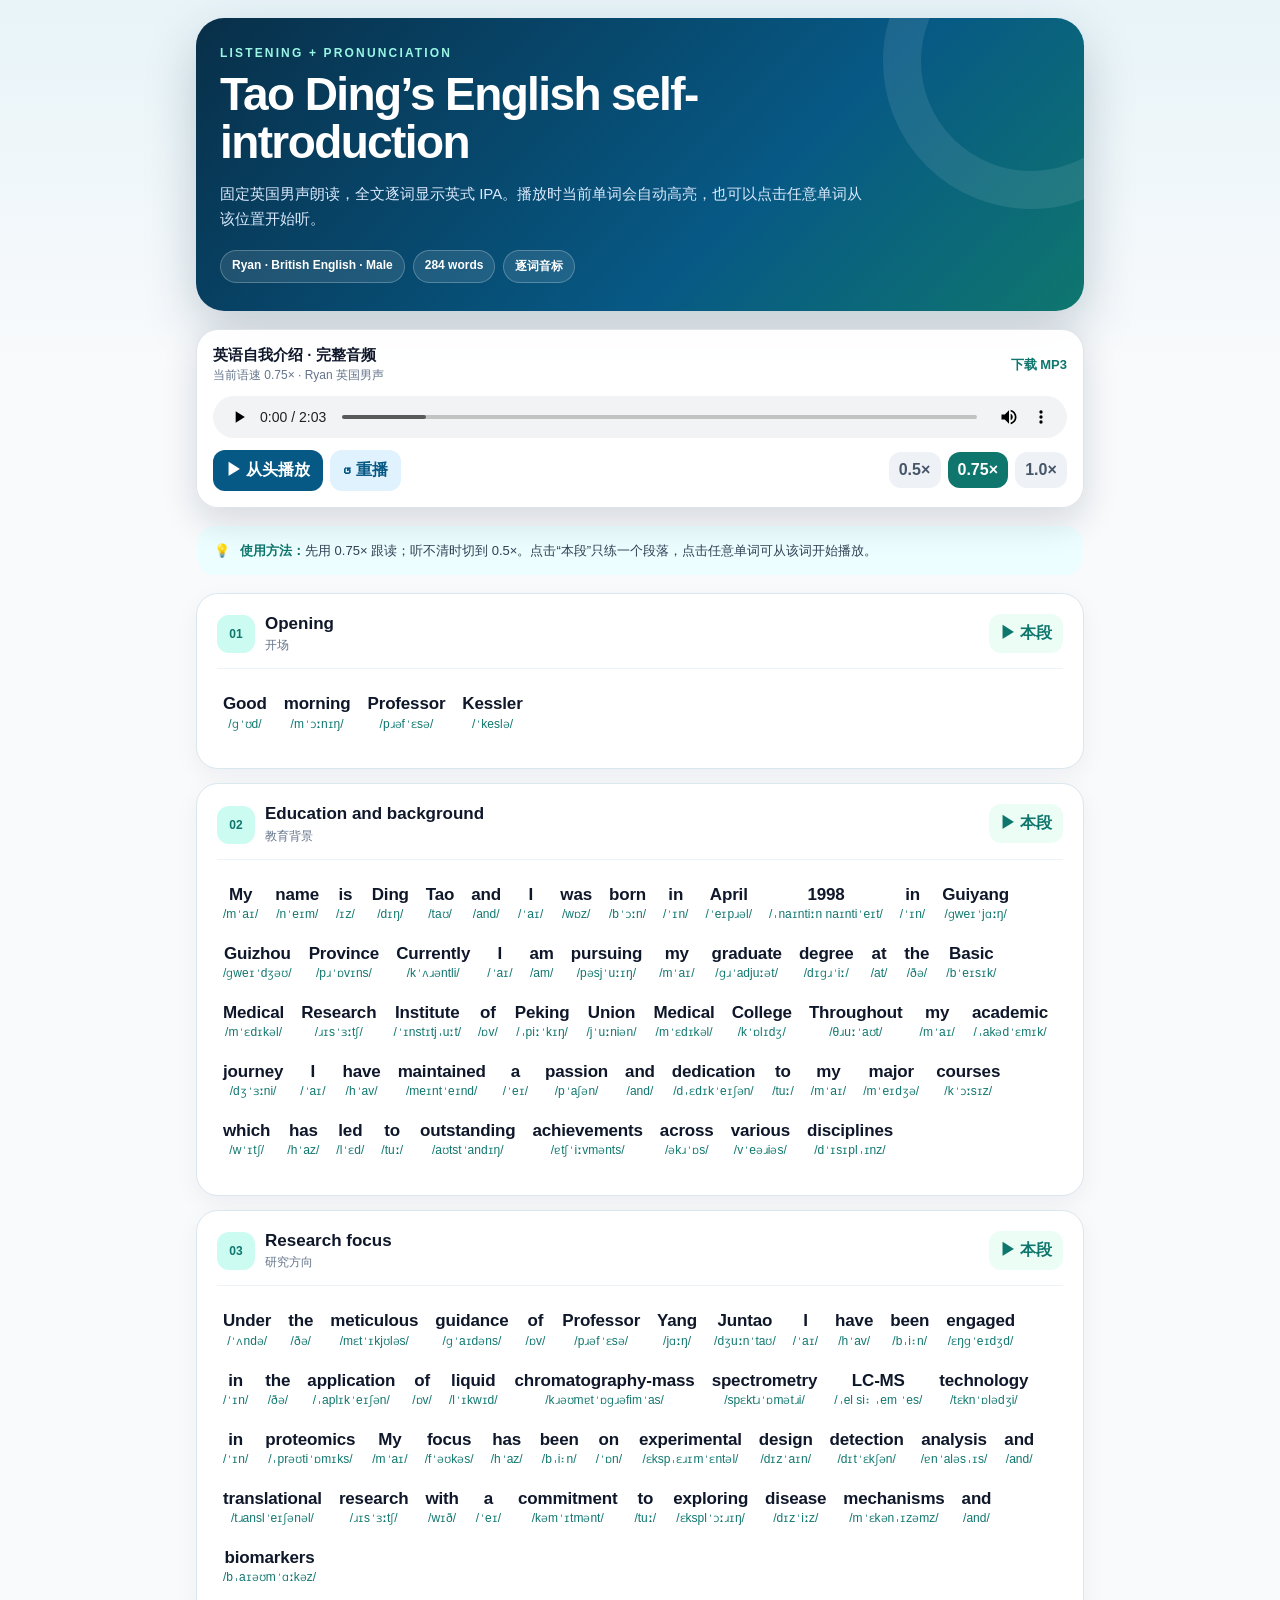
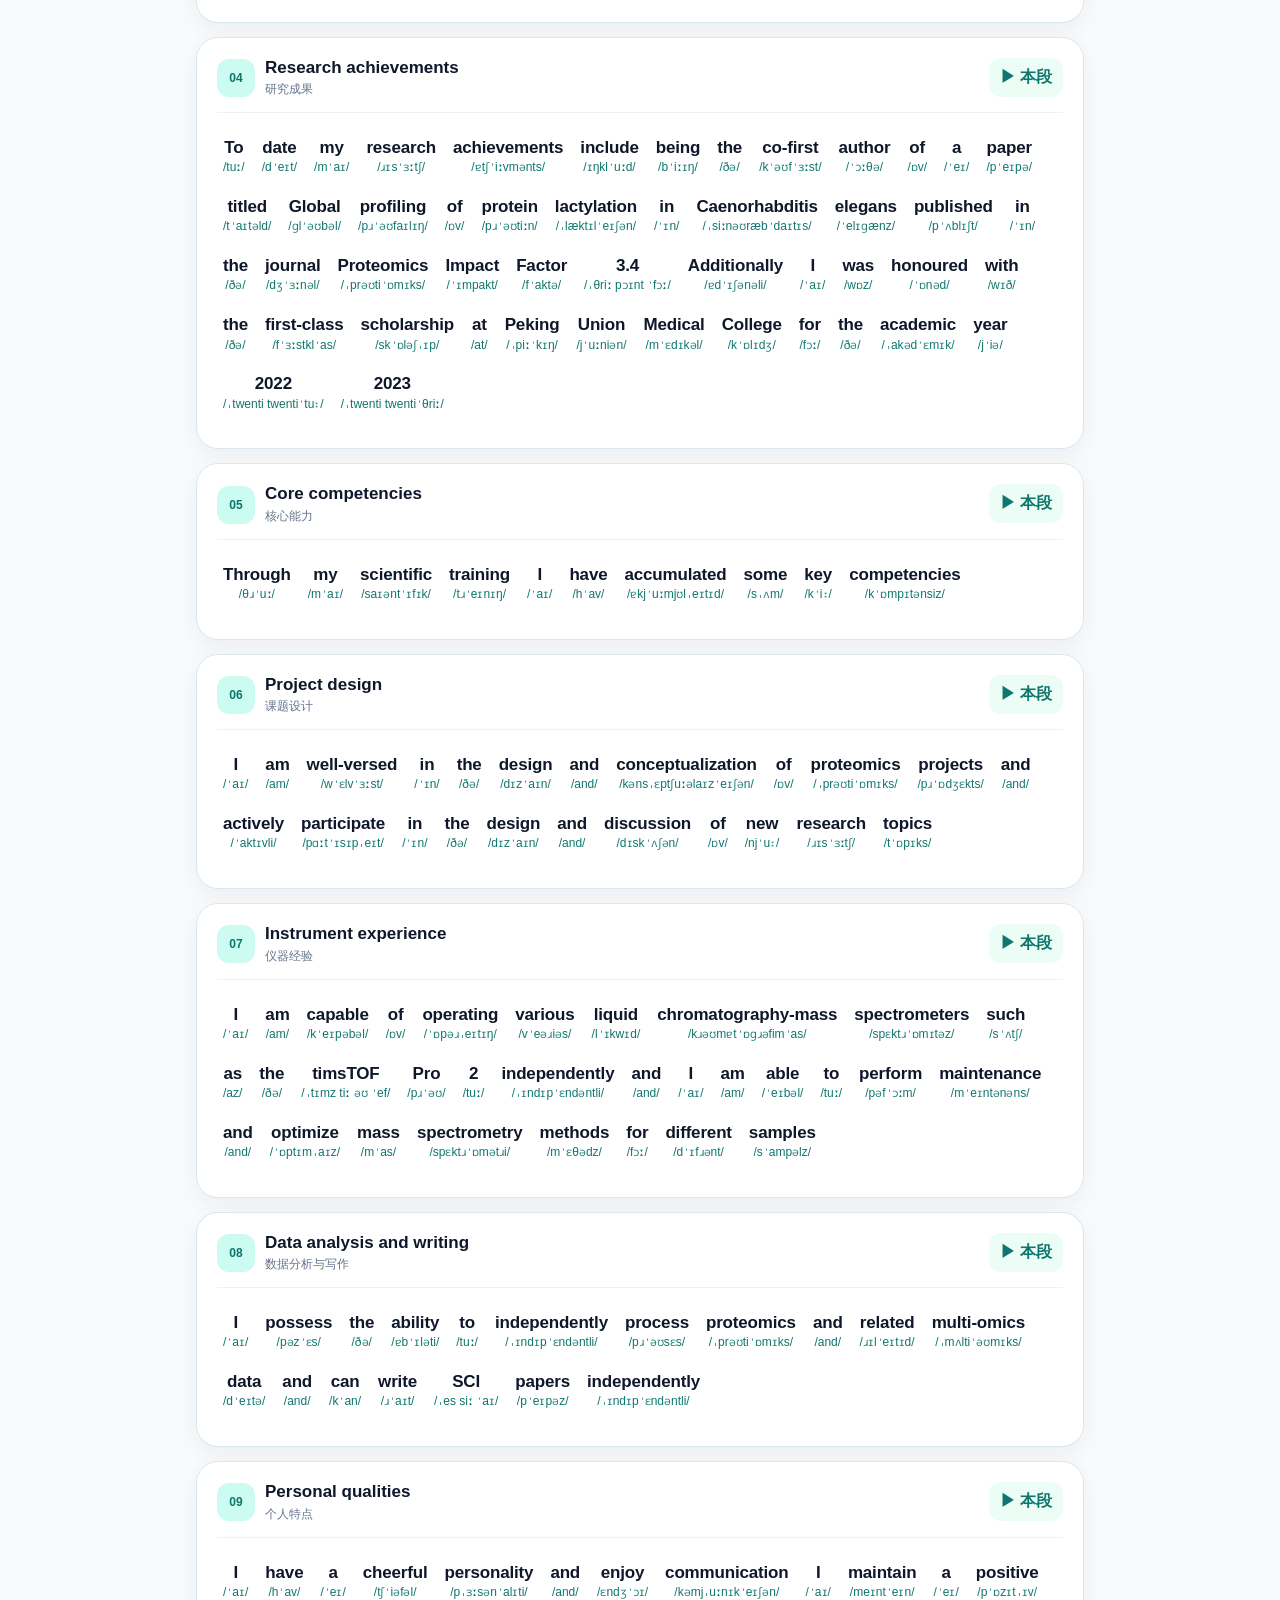
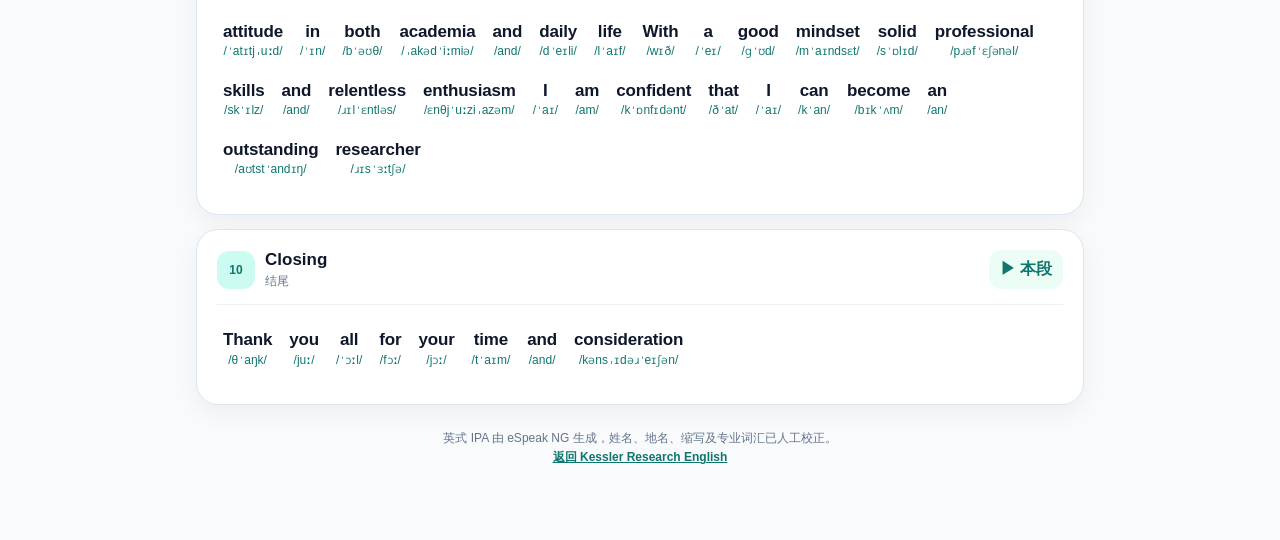
==== commit eaf3f73a: "Address self-introduction to Professor Kessler" ====
--- a/app/self-introduction/index.html
+++ b/app/self-introduction/index.html
@@ -3,10 +3,10 @@
 <head>
   <meta charset="utf-8">
   <meta name="viewport" content="width=device-width, initial-scale=1, viewport-fit=cover">
-  <meta name="theme-color" content="#082f49">
-  <meta name="description" content="Tao Ding English self-introduction with British male audio and word-by-word IPA">
-  <link rel="icon" href="../icons/icon-192.png">
-  <link rel="apple-touch-icon" href="../icons/icon-192.png">
+  <meta name="theme-color" content="#082f49">
+  <meta name="description" content="Tao Ding English self-introduction with British male audio and word-by-word IPA">
+  <link rel="icon" href="../icons/icon-192.png">
+  <link rel="apple-touch-icon" href="../icons/icon-192.png">
   <title>Tao Ding · Self-introduction pronunciation player</title>
   <style>
     :root { --navy:#082f49; --blue:#075985; --teal:#0f766e; --mint:#ccfbf1; --ink:#0f172a; --muted:#64748b; --line:#dbe7ef; --paper:#f8fafc; --active:#fef3c7; }
@@ -59,7 +59,7 @@
     @media (max-width:560px) {
       .shell { padding:10px 10px 56px; }
       .hero { padding:24px 20px; border-radius:22px; }
-      .player { position:static; top:auto; margin:12px 0; padding:13px; border-radius:18px; }
+      .player { position:static; top:auto; margin:12px 0; padding:13px; border-radius:18px; }
       .player-top { align-items:flex-start; }
       .controls { align-items:flex-start; }
       .paragraph-card { padding:16px 13px; border-radius:18px; }
@@ -68,7 +68,7 @@
       .annotated-text > .word-unit { margin-right:3px; margin-bottom:8px; }
       .word-unit { padding:4px 3px; }
       .word-text { font-size:16px; }
-      .word-ipa { font-size:12px; }
+      .word-ipa { font-size:12px; }
     }
     @media (prefers-reduced-motion:reduce) { * { scroll-behavior:auto!important; transition:none!important; } }
   </style>
@@ -79,7 +79,7 @@
       <p class="eyebrow">Listening + Pronunciation</p>
       <h1>Tao Ding’s English self-introduction</h1>
       <p class="hero-copy">固定英国男声朗读，全文逐词显示英式 IPA。播放时当前单词会自动高亮，也可以点击任意单词从该位置开始听。</p>
-      <div class="badges"><span class="badge">Ryan · British English · Male</span><span class="badge">288 words</span><span class="badge">逐词音标</span></div>
+      <div class="badges"><span class="badge">Ryan · British English · Male</span><span class="badge">284 words</span><span class="badge">逐词音标</span></div>
     </section>
 
     <section class="player" aria-label="音频播放器">
@@ -96,81 +96,81 @@
   <header class="paragraph-header">
     <div><span class="paragraph-number">01</span>
       <h2>Opening</h2><p>开场</p></div>
-    <button class="play-paragraph" type="button" data-start="0.1" data-end="3.612" aria-label="播放本段">▶ 本段</button>
-  </header>
-  <p class="annotated-text"><button class="word-unit" type="button" data-word-index="0" data-start="0.1" data-end="0.325" aria-label="Good, ɡˈʊd"><span class="word-text">Good</span><span class="word-ipa">/ɡˈʊd/</span></button> <button class="word-unit" type="button" data-word-index="1" data-start="0.325" data-end="0.875" aria-label="morning, mˈɔːnɪŋ"><span class="word-text">morning</span><span class="word-ipa">/mˈɔːnɪŋ/</span></button>, <button class="word-unit" type="button" data-word-index="2" data-start="0.875" data-end="1.3" aria-label="esteemed, ɛstˈiːmd"><span class="word-text">esteemed</span><span class="word-ipa">/ɛstˈiːmd/</span></button> <button class="word-unit" type="button" data-word-index="3" data-start="1.3" data-end="1.675" aria-label="members, mˈɛmbəz"><span class="word-text">members</span><span class="word-ipa">/mˈɛmbəz/</span></button> <button class="word-unit" type="button" data-word-index="4" data-start="1.675" data-end="1.762" aria-label="of, ɒv"><span class="word-text">of</span><span class="word-ipa">/ɒv/</span></button> <button class="word-unit" type="button" data-word-index="5" data-start="1.762" data-end="1.875" aria-label="the, ðə"><span class="word-text">the</span><span class="word-ipa">/ðə/</span></button> <button class="word-unit" type="button" data-word-index="6" data-start="1.875" data-end="2.337" aria-label="interview, ˈɪntəvjˌuː"><span class="word-text">interview</span><span class="word-ipa">/ˈɪntəvjˌuː/</span></button> <button class="word-unit" type="button" data-word-index="7" data-start="2.337" data-end="3.612" aria-label="panel, pˈanəl"><span class="word-text">panel</span><span class="word-ipa">/pˈanəl/</span></button>.</p>
+    <button class="play-paragraph" type="button" data-start="0.1" data-end="2.812" aria-label="播放本段">▶ 本段</button>
+  </header>
+  <p class="annotated-text"><button class="word-unit" type="button" data-word-index="0" data-start="0.1" data-end="0.312" aria-label="Good, ɡˈʊd"><span class="word-text">Good</span><span class="word-ipa">/ɡˈʊd/</span></button> <button class="word-unit" type="button" data-word-index="1" data-start="0.312" data-end="0.963" aria-label="morning, mˈɔːnɪŋ"><span class="word-text">morning</span><span class="word-ipa">/mˈɔːnɪŋ/</span></button>, <button class="word-unit" type="button" data-word-index="2" data-start="0.963" data-end="1.413" aria-label="Professor, pɹəfˈɛsə"><span class="word-text">Professor</span><span class="word-ipa">/pɹəfˈɛsə/</span></button> <button class="word-unit" type="button" data-word-index="3" data-start="1.413" data-end="2.812" aria-label="Kessler, ˈkeslə"><span class="word-text">Kessler</span><span class="word-ipa">/ˈkeslə/</span></button>.</p>
 </article>
 <article class="paragraph-card" data-paragraph="1">
   <header class="paragraph-header">
     <div><span class="paragraph-number">02</span>
       <h2>Education and background</h2><p>教育背景</p></div>
-    <button class="play-paragraph" type="button" data-start="3.612" data-end="27.075" aria-label="播放本段">▶ 本段</button>
-  </header>
-  <p class="annotated-text"><button class="word-unit" type="button" data-word-index="8" data-start="3.612" data-end="3.862" aria-label="My, mˈaɪ"><span class="word-text">My</span><span class="word-ipa">/mˈaɪ/</span></button> <button class="word-unit" type="button" data-word-index="9" data-start="3.862" data-end="4.175" aria-label="name, nˈeɪm"><span class="word-text">name</span><span class="word-ipa">/nˈeɪm/</span></button> <button class="word-unit" type="button" data-word-index="10" data-start="4.175" data-end="4.3" aria-label="is, ɪz"><span class="word-text">is</span><span class="word-ipa">/ɪz/</span></button> <button class="word-unit" type="button" data-word-index="11" data-start="4.3" data-end="4.562" aria-label="Ding, dɪŋ"><span class="word-text">Ding</span><span class="word-ipa">/dɪŋ/</span></button> <button class="word-unit" type="button" data-word-index="12" data-start="4.562" data-end="5.175" aria-label="Tao, taʊ"><span class="word-text">Tao</span><span class="word-ipa">/taʊ/</span></button>, <button class="word-unit" type="button" data-word-index="13" data-start="5.175" data-end="5.312" aria-label="and, and"><span class="word-text">and</span><span class="word-ipa">/and/</span></button> <button class="word-unit" type="button" data-word-index="14" data-start="5.312" data-end="5.4" aria-label="I, ˈaɪ"><span class="word-text">I</span><span class="word-ipa">/ˈaɪ/</span></button> <button class="word-unit" type="button" data-word-index="15" data-start="5.4" data-end="5.575" aria-label="was, wɒz"><span class="word-text">was</span><span class="word-ipa">/wɒz/</span></button> <button class="word-unit" type="button" data-word-index="16" data-start="5.575" data-end="5.85" aria-label="born, bˈɔːn"><span class="word-text">born</span><span class="word-ipa">/bˈɔːn/</span></button> <button class="word-unit" type="button" data-word-index="17" data-start="5.85" data-end="6.013" aria-label="in, ˈɪn"><span class="word-text">in</span><span class="word-ipa">/ˈɪn/</span></button> <button class="word-unit" type="button" data-word-index="18" data-start="6.013" data-end="6.756" aria-label="April, ˈeɪpɹəl"><span class="word-text">April</span><span class="word-ipa">/ˈeɪpɹəl/</span></button> <button class="word-unit" type="button" data-word-index="19" data-start="6.756" data-end="7.362" aria-label="1998, ˌnaɪntiːn naɪntiˈeɪt"><span class="word-text">1998</span><span class="word-ipa">/ˌnaɪntiːn naɪntiˈeɪt/</span></button> <button class="word-unit" type="button" data-word-index="20" data-start="7.362" data-end="7.5" aria-label="in, ˈɪn"><span class="word-text">in</span><span class="word-ipa">/ˈɪn/</span></button> <button class="word-unit" type="button" data-word-index="21" data-start="7.5" data-end="8.312" aria-label="Guiyang, ɡweɪˈjɑːŋ"><span class="word-text">Guiyang</span><span class="word-ipa">/ɡweɪˈjɑːŋ/</span></button>, <button class="word-unit" type="button" data-word-index="22" data-start="8.312" data-end="8.812" aria-label="Guizhou, ɡweɪˈdʒəʊ"><span class="word-text">Guizhou</span><span class="word-ipa">/ɡweɪˈdʒəʊ/</span></button> <button class="word-unit" type="button" data-word-index="23" data-start="8.812" data-end="10.275" aria-label="Province, pɹˈɒvɪns"><span class="word-text">Province</span><span class="word-ipa">/pɹˈɒvɪns/</span></button>. <button class="word-unit" type="button" data-word-index="24" data-start="10.275" data-end="11.05" aria-label="Currently, kˈʌɹəntli"><span class="word-text">Currently</span><span class="word-ipa">/kˈʌɹəntli/</span></button>, <button class="word-unit" type="button" data-word-index="25" data-start="11.05" data-end="11.15" aria-label="I, ˈaɪ"><span class="word-text">I</span><span class="word-ipa">/ˈaɪ/</span></button> <button class="word-unit" type="button" data-word-index="26" data-start="11.15" data-end="11.262" aria-label="am, am"><span class="word-text">am</span><span class="word-ipa">/am/</span></button> <button class="word-unit" type="button" data-word-index="27" data-start="11.262" data-end="11.688" aria-label="pursuing, pəsjˈuːɪŋ"><span class="word-text">pursuing</span><span class="word-ipa">/pəsjˈuːɪŋ/</span></button> <button class="word-unit" type="button" data-word-index="28" data-start="11.688" data-end="11.863" aria-label="my, mˈaɪ"><span class="word-text">my</span><span class="word-ipa">/mˈaɪ/</span></button> <button class="word-unit" type="button" data-word-index="29" data-start="11.863" data-end="12.363" aria-label="graduate, ɡɹˈadjuːət"><span class="word-text">graduate</span><span class="word-ipa">/ɡɹˈadjuːət/</span></button> <button class="word-unit" type="button" data-word-index="30" data-start="12.363" data-end="12.8" aria-label="degree, dɪɡɹˈiː"><span class="word-text">degree</span><span class="word-ipa">/dɪɡɹˈiː/</span></button> <button class="word-unit" type="button" data-word-index="31" data-start="12.8" data-end="12.9" aria-label="at, at"><span class="word-text">at</span><span class="word-ipa">/at/</span></button> <button class="word-unit" type="button" data-word-index="32" data-start="12.9" data-end="13.012" aria-label="the, ðə"><span class="word-text">the</span><span class="word-ipa">/ðə/</span></button> <button class="word-unit" type="button" data-word-index="33" data-start="13.012" data-end="13.412" aria-label="Basic, bˈeɪsɪk"><span class="word-text">Basic</span><span class="word-ipa">/bˈeɪsɪk/</span></button> <button class="word-unit" type="button" data-word-index="34" data-start="13.412" data-end="13.838" aria-label="Medical, mˈɛdɪkəl"><span class="word-text">Medical</span><span class="word-ipa">/mˈɛdɪkəl/</span></button> <button class="word-unit" type="button" data-word-index="35" data-start="13.838" data-end="14.35" aria-label="Research, ɹɪsˈɜːtʃ"><span class="word-text">Research</span><span class="word-ipa">/ɹɪsˈɜːtʃ/</span></button> <button class="word-unit" type="button" data-word-index="36" data-start="14.35" data-end="14.925" aria-label="Institute, ˈɪnstɪtjˌuːt"><span class="word-text">Institute</span><span class="word-ipa">/ˈɪnstɪtjˌuːt/</span></button> <button class="word-unit" type="button" data-word-index="37" data-start="14.925" data-end="15.05" aria-label="of, ɒv"><span class="word-text">of</span><span class="word-ipa">/ɒv/</span></button> <button class="word-unit" type="button" data-word-index="38" data-start="15.05" data-end="15.412" aria-label="Peking, ˌpiːˈkɪŋ"><span class="word-text">Peking</span><span class="word-ipa">/ˌpiːˈkɪŋ/</span></button> <button class="word-unit" type="button" data-word-index="39" data-start="15.412" data-end="15.775" aria-label="Union, jˈuːniən"><span class="word-text">Union</span><span class="word-ipa">/jˈuːniən/</span></button> <button class="word-unit" type="button" data-word-index="40" data-start="15.775" data-end="16.15" aria-label="Medical, mˈɛdɪkəl"><span class="word-text">Medical</span><span class="word-ipa">/mˈɛdɪkəl/</span></button> <button class="word-unit" type="button" data-word-index="41" data-start="16.15" data-end="17.5" aria-label="College, kˈɒlɪdʒ"><span class="word-text">College</span><span class="word-ipa">/kˈɒlɪdʒ/</span></button>. <button class="word-unit" type="button" data-word-index="42" data-start="17.5" data-end="17.962" aria-label="Throughout, θɹuːˈaʊt"><span class="word-text">Throughout</span><span class="word-ipa">/θɹuːˈaʊt/</span></button> <button class="word-unit" type="button" data-word-index="43" data-start="17.962" data-end="18.188" aria-label="my, mˈaɪ"><span class="word-text">my</span><span class="word-ipa">/mˈaɪ/</span></button> <button class="word-unit" type="button" data-word-index="44" data-start="18.188" data-end="18.8" aria-label="academic, ˌakədˈɛmɪk"><span class="word-text">academic</span><span class="word-ipa">/ˌakədˈɛmɪk/</span></button> <button class="word-unit" type="button" data-word-index="45" data-start="18.8" data-end="19.337" aria-label="journey, dʒˈɜːni"><span class="word-text">journey</span><span class="word-ipa">/dʒˈɜːni/</span></button>, <button class="word-unit" type="button" data-word-index="46" data-start="19.337" data-end="19.438" aria-label="I, ˈaɪ"><span class="word-text">I</span><span class="word-ipa">/ˈaɪ/</span></button> <button class="word-unit" type="button" data-word-index="47" data-start="19.438" data-end="19.613" aria-label="have, hˈav"><span class="word-text">have</span><span class="word-ipa">/hˈav/</span></button> <button class="word-unit" type="button" data-word-index="48" data-start="19.613" data-end="20.113" aria-label="maintained, meɪntˈeɪnd"><span class="word-text">maintained</span><span class="word-ipa">/meɪntˈeɪnd/</span></button> <button class="word-unit" type="button" data-word-index="49" data-start="20.113" data-end="20.175" aria-label="a, ˈeɪ"><span class="word-text">a</span><span class="word-ipa">/ˈeɪ/</span></button> <button class="word-unit" type="button" data-word-index="50" data-start="20.175" data-end="20.587" aria-label="passion, pˈaʃən"><span class="word-text">passion</span><span class="word-ipa">/pˈaʃən/</span></button> <button class="word-unit" type="button" data-word-index="51" data-start="20.587" data-end="20.725" aria-label="and, and"><span class="word-text">and</span><span class="word-ipa">/and/</span></button> <button class="word-unit" type="button" data-word-index="52" data-start="20.725" data-end="21.325" aria-label="dedication, dˌɛdɪkˈeɪʃən"><span class="word-text">dedication</span><span class="word-ipa">/dˌɛdɪkˈeɪʃən/</span></button> <button class="word-unit" type="button" data-word-index="53" data-start="21.325" data-end="21.438" aria-label="to, tuː"><span class="word-text">to</span><span class="word-ipa">/tuː/</span></button> <button class="word-unit" type="button" data-word-index="54" data-start="21.438" data-end="21.613" aria-label="my, mˈaɪ"><span class="word-text">my</span><span class="word-ipa">/mˈaɪ/</span></button> <button class="word-unit" type="button" data-word-index="55" data-start="21.613" data-end="21.988" aria-label="major, mˈeɪdʒə"><span class="word-text">major</span><span class="word-ipa">/mˈeɪdʒə/</span></button> <button class="word-unit" type="button" data-word-index="56" data-start="21.988" data-end="22.712" aria-label="courses, kˈɔːsɪz"><span class="word-text">courses</span><span class="word-ipa">/kˈɔːsɪz/</span></button>, <button class="word-unit" type="button" data-word-index="57" data-start="22.712" data-end="22.875" aria-label="which, wˈɪtʃ"><span class="word-text">which</span><span class="word-ipa">/wˈɪtʃ/</span></button> <button class="word-unit" type="button" data-word-index="58" data-start="22.875" data-end="23.038" aria-label="has, hˈaz"><span class="word-text">has</span><span class="word-ipa">/hˈaz/</span></button> <button class="word-unit" type="button" data-word-index="59" data-start="23.038" data-end="23.262" aria-label="led, lˈɛd"><span class="word-text">led</span><span class="word-ipa">/lˈɛd/</span></button> <button class="word-unit" type="button" data-word-index="60" data-start="23.262" data-end="23.363" aria-label="to, tuː"><span class="word-text">to</span><span class="word-ipa">/tuː/</span></button> <button class="word-unit" type="button" data-word-index="61" data-start="23.363" data-end="24.012" aria-label="outstanding, aʊtstˈandɪŋ"><span class="word-text">outstanding</span><span class="word-ipa">/aʊtstˈandɪŋ/</span></button> <button class="word-unit" type="button" data-word-index="62" data-start="24.012" data-end="24.575" aria-label="achievements, ɐtʃˈiːvmənts"><span class="word-text">achievements</span><span class="word-ipa">/ɐtʃˈiːvmənts/</span></button> <button class="word-unit" type="button" data-word-index="63" data-start="24.575" data-end="24.962" aria-label="across, əkɹˈɒs"><span class="word-text">across</span><span class="word-ipa">/əkɹˈɒs/</span></button> <button class="word-unit" type="button" data-word-index="64" data-start="24.962" data-end="25.475" aria-label="various, vˈeəɹiəs"><span class="word-text">various</span><span class="word-ipa">/vˈeəɹiəs/</span></button> <button class="word-unit" type="button" data-word-index="65" data-start="25.475" data-end="27.075" aria-label="disciplines, dˈɪsɪplˌɪnz"><span class="word-text">disciplines</span><span class="word-ipa">/dˈɪsɪplˌɪnz/</span></button>.</p>
+    <button class="play-paragraph" type="button" data-start="2.812" data-end="26.275" aria-label="播放本段">▶ 本段</button>
+  </header>
+  <p class="annotated-text"><button class="word-unit" type="button" data-word-index="4" data-start="2.812" data-end="3.062" aria-label="My, mˈaɪ"><span class="word-text">My</span><span class="word-ipa">/mˈaɪ/</span></button> <button class="word-unit" type="button" data-word-index="5" data-start="3.062" data-end="3.375" aria-label="name, nˈeɪm"><span class="word-text">name</span><span class="word-ipa">/nˈeɪm/</span></button> <button class="word-unit" type="button" data-word-index="6" data-start="3.375" data-end="3.5" aria-label="is, ɪz"><span class="word-text">is</span><span class="word-ipa">/ɪz/</span></button> <button class="word-unit" type="button" data-word-index="7" data-start="3.5" data-end="3.763" aria-label="Ding, dɪŋ"><span class="word-text">Ding</span><span class="word-ipa">/dɪŋ/</span></button> <button class="word-unit" type="button" data-word-index="8" data-start="3.763" data-end="4.375" aria-label="Tao, taʊ"><span class="word-text">Tao</span><span class="word-ipa">/taʊ/</span></button>, <button class="word-unit" type="button" data-word-index="9" data-start="4.375" data-end="4.513" aria-label="and, and"><span class="word-text">and</span><span class="word-ipa">/and/</span></button> <button class="word-unit" type="button" data-word-index="10" data-start="4.513" data-end="4.6" aria-label="I, ˈaɪ"><span class="word-text">I</span><span class="word-ipa">/ˈaɪ/</span></button> <button class="word-unit" type="button" data-word-index="11" data-start="4.6" data-end="4.775" aria-label="was, wɒz"><span class="word-text">was</span><span class="word-ipa">/wɒz/</span></button> <button class="word-unit" type="button" data-word-index="12" data-start="4.775" data-end="5.05" aria-label="born, bˈɔːn"><span class="word-text">born</span><span class="word-ipa">/bˈɔːn/</span></button> <button class="word-unit" type="button" data-word-index="13" data-start="5.05" data-end="5.213" aria-label="in, ˈɪn"><span class="word-text">in</span><span class="word-ipa">/ˈɪn/</span></button> <button class="word-unit" type="button" data-word-index="14" data-start="5.213" data-end="5.956" aria-label="April, ˈeɪpɹəl"><span class="word-text">April</span><span class="word-ipa">/ˈeɪpɹəl/</span></button> <button class="word-unit" type="button" data-word-index="15" data-start="5.956" data-end="6.562" aria-label="1998, ˌnaɪntiːn naɪntiˈeɪt"><span class="word-text">1998</span><span class="word-ipa">/ˌnaɪntiːn naɪntiˈeɪt/</span></button> <button class="word-unit" type="button" data-word-index="16" data-start="6.562" data-end="6.7" aria-label="in, ˈɪn"><span class="word-text">in</span><span class="word-ipa">/ˈɪn/</span></button> <button class="word-unit" type="button" data-word-index="17" data-start="6.7" data-end="7.513" aria-label="Guiyang, ɡweɪˈjɑːŋ"><span class="word-text">Guiyang</span><span class="word-ipa">/ɡweɪˈjɑːŋ/</span></button>, <button class="word-unit" type="button" data-word-index="18" data-start="7.513" data-end="8.012" aria-label="Guizhou, ɡweɪˈdʒəʊ"><span class="word-text">Guizhou</span><span class="word-ipa">/ɡweɪˈdʒəʊ/</span></button> <button class="word-unit" type="button" data-word-index="19" data-start="8.012" data-end="9.475" aria-label="Province, pɹˈɒvɪns"><span class="word-text">Province</span><span class="word-ipa">/pɹˈɒvɪns/</span></button>. <button class="word-unit" type="button" data-word-index="20" data-start="9.475" data-end="10.25" aria-label="Currently, kˈʌɹəntli"><span class="word-text">Currently</span><span class="word-ipa">/kˈʌɹəntli/</span></button>, <button class="word-unit" type="button" data-word-index="21" data-start="10.25" data-end="10.35" aria-label="I, ˈaɪ"><span class="word-text">I</span><span class="word-ipa">/ˈaɪ/</span></button> <button class="word-unit" type="button" data-word-index="22" data-start="10.35" data-end="10.463" aria-label="am, am"><span class="word-text">am</span><span class="word-ipa">/am/</span></button> <button class="word-unit" type="button" data-word-index="23" data-start="10.463" data-end="10.887" aria-label="pursuing, pəsjˈuːɪŋ"><span class="word-text">pursuing</span><span class="word-ipa">/pəsjˈuːɪŋ/</span></button> <button class="word-unit" type="button" data-word-index="24" data-start="10.887" data-end="11.062" aria-label="my, mˈaɪ"><span class="word-text">my</span><span class="word-ipa">/mˈaɪ/</span></button> <button class="word-unit" type="button" data-word-index="25" data-start="11.062" data-end="11.562" aria-label="graduate, ɡɹˈadjuːət"><span class="word-text">graduate</span><span class="word-ipa">/ɡɹˈadjuːət/</span></button> <button class="word-unit" type="button" data-word-index="26" data-start="11.562" data-end="12.0" aria-label="degree, dɪɡɹˈiː"><span class="word-text">degree</span><span class="word-ipa">/dɪɡɹˈiː/</span></button> <button class="word-unit" type="button" data-word-index="27" data-start="12.0" data-end="12.1" aria-label="at, at"><span class="word-text">at</span><span class="word-ipa">/at/</span></button> <button class="word-unit" type="button" data-word-index="28" data-start="12.1" data-end="12.213" aria-label="the, ðə"><span class="word-text">the</span><span class="word-ipa">/ðə/</span></button> <button class="word-unit" type="button" data-word-index="29" data-start="12.213" data-end="12.613" aria-label="Basic, bˈeɪsɪk"><span class="word-text">Basic</span><span class="word-ipa">/bˈeɪsɪk/</span></button> <button class="word-unit" type="button" data-word-index="30" data-start="12.613" data-end="13.037" aria-label="Medical, mˈɛdɪkəl"><span class="word-text">Medical</span><span class="word-ipa">/mˈɛdɪkəl/</span></button> <button class="word-unit" type="button" data-word-index="31" data-start="13.037" data-end="13.55" aria-label="Research, ɹɪsˈɜːtʃ"><span class="word-text">Research</span><span class="word-ipa">/ɹɪsˈɜːtʃ/</span></button> <button class="word-unit" type="button" data-word-index="32" data-start="13.55" data-end="14.125" aria-label="Institute, ˈɪnstɪtjˌuːt"><span class="word-text">Institute</span><span class="word-ipa">/ˈɪnstɪtjˌuːt/</span></button> <button class="word-unit" type="button" data-word-index="33" data-start="14.125" data-end="14.25" aria-label="of, ɒv"><span class="word-text">of</span><span class="word-ipa">/ɒv/</span></button> <button class="word-unit" type="button" data-word-index="34" data-start="14.25" data-end="14.613" aria-label="Peking, ˌpiːˈkɪŋ"><span class="word-text">Peking</span><span class="word-ipa">/ˌpiːˈkɪŋ/</span></button> <button class="word-unit" type="button" data-word-index="35" data-start="14.613" data-end="14.975" aria-label="Union, jˈuːniən"><span class="word-text">Union</span><span class="word-ipa">/jˈuːniən/</span></button> <button class="word-unit" type="button" data-word-index="36" data-start="14.975" data-end="15.35" aria-label="Medical, mˈɛdɪkəl"><span class="word-text">Medical</span><span class="word-ipa">/mˈɛdɪkəl/</span></button> <button class="word-unit" type="button" data-word-index="37" data-start="15.35" data-end="16.7" aria-label="College, kˈɒlɪdʒ"><span class="word-text">College</span><span class="word-ipa">/kˈɒlɪdʒ/</span></button>. <button class="word-unit" type="button" data-word-index="38" data-start="16.7" data-end="17.163" aria-label="Throughout, θɹuːˈaʊt"><span class="word-text">Throughout</span><span class="word-ipa">/θɹuːˈaʊt/</span></button> <button class="word-unit" type="button" data-word-index="39" data-start="17.163" data-end="17.387" aria-label="my, mˈaɪ"><span class="word-text">my</span><span class="word-ipa">/mˈaɪ/</span></button> <button class="word-unit" type="button" data-word-index="40" data-start="17.387" data-end="18.0" aria-label="academic, ˌakədˈɛmɪk"><span class="word-text">academic</span><span class="word-ipa">/ˌakədˈɛmɪk/</span></button> <button class="word-unit" type="button" data-word-index="41" data-start="18.0" data-end="18.538" aria-label="journey, dʒˈɜːni"><span class="word-text">journey</span><span class="word-ipa">/dʒˈɜːni/</span></button>, <button class="word-unit" type="button" data-word-index="42" data-start="18.538" data-end="18.637" aria-label="I, ˈaɪ"><span class="word-text">I</span><span class="word-ipa">/ˈaɪ/</span></button> <button class="word-unit" type="button" data-word-index="43" data-start="18.637" data-end="18.812" aria-label="have, hˈav"><span class="word-text">have</span><span class="word-ipa">/hˈav/</span></button> <button class="word-unit" type="button" data-word-index="44" data-start="18.812" data-end="19.312" aria-label="maintained, meɪntˈeɪnd"><span class="word-text">maintained</span><span class="word-ipa">/meɪntˈeɪnd/</span></button> <button class="word-unit" type="button" data-word-index="45" data-start="19.312" data-end="19.375" aria-label="a, ˈeɪ"><span class="word-text">a</span><span class="word-ipa">/ˈeɪ/</span></button> <button class="word-unit" type="button" data-word-index="46" data-start="19.375" data-end="19.788" aria-label="passion, pˈaʃən"><span class="word-text">passion</span><span class="word-ipa">/pˈaʃən/</span></button> <button class="word-unit" type="button" data-word-index="47" data-start="19.788" data-end="19.925" aria-label="and, and"><span class="word-text">and</span><span class="word-ipa">/and/</span></button> <button class="word-unit" type="button" data-word-index="48" data-start="19.925" data-end="20.525" aria-label="dedication, dˌɛdɪkˈeɪʃən"><span class="word-text">dedication</span><span class="word-ipa">/dˌɛdɪkˈeɪʃən/</span></button> <button class="word-unit" type="button" data-word-index="49" data-start="20.525" data-end="20.637" aria-label="to, tuː"><span class="word-text">to</span><span class="word-ipa">/tuː/</span></button> <button class="word-unit" type="button" data-word-index="50" data-start="20.637" data-end="20.812" aria-label="my, mˈaɪ"><span class="word-text">my</span><span class="word-ipa">/mˈaɪ/</span></button> <button class="word-unit" type="button" data-word-index="51" data-start="20.812" data-end="21.188" aria-label="major, mˈeɪdʒə"><span class="word-text">major</span><span class="word-ipa">/mˈeɪdʒə/</span></button> <button class="word-unit" type="button" data-word-index="52" data-start="21.188" data-end="21.913" aria-label="courses, kˈɔːsɪz"><span class="word-text">courses</span><span class="word-ipa">/kˈɔːsɪz/</span></button>, <button class="word-unit" type="button" data-word-index="53" data-start="21.913" data-end="22.075" aria-label="which, wˈɪtʃ"><span class="word-text">which</span><span class="word-ipa">/wˈɪtʃ/</span></button> <button class="word-unit" type="button" data-word-index="54" data-start="22.075" data-end="22.238" aria-label="has, hˈaz"><span class="word-text">has</span><span class="word-ipa">/hˈaz/</span></button> <button class="word-unit" type="button" data-word-index="55" data-start="22.238" data-end="22.462" aria-label="led, lˈɛd"><span class="word-text">led</span><span class="word-ipa">/lˈɛd/</span></button> <button class="word-unit" type="button" data-word-index="56" data-start="22.462" data-end="22.562" aria-label="to, tuː"><span class="word-text">to</span><span class="word-ipa">/tuː/</span></button> <button class="word-unit" type="button" data-word-index="57" data-start="22.562" data-end="23.212" aria-label="outstanding, aʊtstˈandɪŋ"><span class="word-text">outstanding</span><span class="word-ipa">/aʊtstˈandɪŋ/</span></button> <button class="word-unit" type="button" data-word-index="58" data-start="23.212" data-end="23.775" aria-label="achievements, ɐtʃˈiːvmənts"><span class="word-text">achievements</span><span class="word-ipa">/ɐtʃˈiːvmənts/</span></button> <button class="word-unit" type="button" data-word-index="59" data-start="23.775" data-end="24.163" aria-label="across, əkɹˈɒs"><span class="word-text">across</span><span class="word-ipa">/əkɹˈɒs/</span></button> <button class="word-unit" type="button" data-word-index="60" data-start="24.163" data-end="24.675" aria-label="various, vˈeəɹiəs"><span class="word-text">various</span><span class="word-ipa">/vˈeəɹiəs/</span></button> <button class="word-unit" type="button" data-word-index="61" data-start="24.675" data-end="26.275" aria-label="disciplines, dˈɪsɪplˌɪnz"><span class="word-text">disciplines</span><span class="word-ipa">/dˈɪsɪplˌɪnz/</span></button>.</p>
 </article>
 <article class="paragraph-card" data-paragraph="2">
   <header class="paragraph-header">
     <div><span class="paragraph-number">03</span>
       <h2>Research focus</h2><p>研究方向</p></div>
-    <button class="play-paragraph" type="button" data-start="27.075" data-end="47.538" aria-label="播放本段">▶ 本段</button>
-  </header>
-  <p class="annotated-text"><button class="word-unit" type="button" data-word-index="66" data-start="27.075" data-end="27.363" aria-label="Under, ˈʌndə"><span class="word-text">Under</span><span class="word-ipa">/ˈʌndə/</span></button> <button class="word-unit" type="button" data-word-index="67" data-start="27.363" data-end="27.462" aria-label="the, ðə"><span class="word-text">the</span><span class="word-ipa">/ðə/</span></button> <button class="word-unit" type="button" data-word-index="68" data-start="27.462" data-end="28.025" aria-label="meticulous, mɛtˈɪkjʊləs"><span class="word-text">meticulous</span><span class="word-ipa">/mɛtˈɪkjʊləs/</span></button> <button class="word-unit" type="button" data-word-index="69" data-start="28.025" data-end="28.462" aria-label="guidance, ɡˈaɪdəns"><span class="word-text">guidance</span><span class="word-ipa">/ɡˈaɪdəns/</span></button> <button class="word-unit" type="button" data-word-index="70" data-start="28.462" data-end="28.562" aria-label="of, ɒv"><span class="word-text">of</span><span class="word-ipa">/ɒv/</span></button> <button class="word-unit" type="button" data-word-index="71" data-start="28.562" data-end="29.012" aria-label="Professor, pɹəfˈɛsə"><span class="word-text">Professor</span><span class="word-ipa">/pɹəfˈɛsə/</span></button> <button class="word-unit" type="button" data-word-index="72" data-start="29.012" data-end="29.337" aria-label="Yang, jɑːŋ"><span class="word-text">Yang</span><span class="word-ipa">/jɑːŋ/</span></button> <button class="word-unit" type="button" data-word-index="73" data-start="29.337" data-end="30.175" aria-label="Juntao, dʒuːnˈtaʊ"><span class="word-text">Juntao</span><span class="word-ipa">/dʒuːnˈtaʊ/</span></button>, <button class="word-unit" type="button" data-word-index="74" data-start="30.175" data-end="30.275" aria-label="I, ˈaɪ"><span class="word-text">I</span><span class="word-ipa">/ˈaɪ/</span></button> <button class="word-unit" type="button" data-word-index="75" data-start="30.275" data-end="30.425" aria-label="have, hˈav"><span class="word-text">have</span><span class="word-ipa">/hˈav/</span></button> <button class="word-unit" type="button" data-word-index="76" data-start="30.425" data-end="30.575" aria-label="been, bˌiːn"><span class="word-text">been</span><span class="word-ipa">/bˌiːn/</span></button> <button class="word-unit" type="button" data-word-index="77" data-start="30.575" data-end="31.062" aria-label="engaged, ɛŋɡˈeɪdʒd"><span class="word-text">engaged</span><span class="word-ipa">/ɛŋɡˈeɪdʒd/</span></button> <button class="word-unit" type="button" data-word-index="78" data-start="31.062" data-end="31.137" aria-label="in, ˈɪn"><span class="word-text">in</span><span class="word-ipa">/ˈɪn/</span></button> <button class="word-unit" type="button" data-word-index="79" data-start="31.137" data-end="31.238" aria-label="the, ðə"><span class="word-text">the</span><span class="word-ipa">/ðə/</span></button> <button class="word-unit" type="button" data-word-index="80" data-start="31.238" data-end="31.85" aria-label="application, ˌaplɪkˈeɪʃən"><span class="word-text">application</span><span class="word-ipa">/ˌaplɪkˈeɪʃən/</span></button> <button class="word-unit" type="button" data-word-index="81" data-start="31.85" data-end="31.938" aria-label="of, ɒv"><span class="word-text">of</span><span class="word-ipa">/ɒv/</span></button> <button class="word-unit" type="button" data-word-index="82" data-start="31.938" data-end="32.337" aria-label="liquid, lˈɪkwɪd"><span class="word-text">liquid</span><span class="word-ipa">/lˈɪkwɪd/</span></button> <button class="word-unit" type="button" data-word-index="83" data-start="32.337" data-end="33.312" aria-label="chromatography-mass, kɹəʊmɐtˈɒɡɹəfimˈas"><span class="word-text">chromatography-mass</span><span class="word-ipa">/kɹəʊmɐtˈɒɡɹəfimˈas/</span></button> <button class="word-unit" type="button" data-word-index="84" data-start="33.312" data-end="34.263" aria-label="spectrometry, spɛktɹˈɒmətɹi"><span class="word-text">spectrometry</span><span class="word-ipa">/spɛktɹˈɒmətɹi/</span></button> (<button class="word-unit" type="button" data-word-index="85" data-start="34.263" data-end="35.2" aria-label="LC-MS, ˌel siː ˌem ˈes"><span class="word-text">LC-MS</span><span class="word-ipa">/ˌel siː ˌem ˈes/</span></button>) <button class="word-unit" type="button" data-word-index="86" data-start="35.2" data-end="35.8" aria-label="technology, tɛknˈɒlədʒi"><span class="word-text">technology</span><span class="word-ipa">/tɛknˈɒlədʒi/</span></button> <button class="word-unit" type="button" data-word-index="87" data-start="35.8" data-end="35.95" aria-label="in, ˈɪn"><span class="word-text">in</span><span class="word-ipa">/ˈɪn/</span></button> <button class="word-unit" type="button" data-word-index="88" data-start="35.95" data-end="37.688" aria-label="proteomics, ˌprəʊtiˈɒmɪks"><span class="word-text">proteomics</span><span class="word-ipa">/ˌprəʊtiˈɒmɪks/</span></button>. <button class="word-unit" type="button" data-word-index="89" data-start="37.688" data-end="37.95" aria-label="My, mˈaɪ"><span class="word-text">My</span><span class="word-ipa">/mˈaɪ/</span></button> <button class="word-unit" type="button" data-word-index="90" data-start="37.95" data-end="38.375" aria-label="focus, fˈəʊkəs"><span class="word-text">focus</span><span class="word-ipa">/fˈəʊkəs/</span></button> <button class="word-unit" type="button" data-word-index="91" data-start="38.375" data-end="38.525" aria-label="has, hˈaz"><span class="word-text">has</span><span class="word-ipa">/hˈaz/</span></button> <button class="word-unit" type="button" data-word-index="92" data-start="38.525" data-end="38.7" aria-label="been, bˌiːn"><span class="word-text">been</span><span class="word-ipa">/bˌiːn/</span></button> <button class="word-unit" type="button" data-word-index="93" data-start="38.7" data-end="38.837" aria-label="on, ˈɒn"><span class="word-text">on</span><span class="word-ipa">/ˈɒn/</span></button> <button class="word-unit" type="button" data-word-index="94" data-start="38.837" data-end="39.562" aria-label="experimental, ɛkspˌɛɹɪmˈɛntəl"><span class="word-text">experimental</span><span class="word-ipa">/ɛkspˌɛɹɪmˈɛntəl/</span></button> <button class="word-unit" type="button" data-word-index="95" data-start="39.562" data-end="40.188" aria-label="design, dɪzˈaɪn"><span class="word-text">design</span><span class="word-ipa">/dɪzˈaɪn/</span></button>, <button class="word-unit" type="button" data-word-index="96" data-start="40.188" data-end="40.688" aria-label="detection, dɪtˈɛkʃən"><span class="word-text">detection</span><span class="word-ipa">/dɪtˈɛkʃən/</span></button> <button class="word-unit" type="button" data-word-index="97" data-start="40.688" data-end="41.513" aria-label="analysis, ɐnˈaləsˌɪs"><span class="word-text">analysis</span><span class="word-ipa">/ɐnˈaləsˌɪs/</span></button>, <button class="word-unit" type="button" data-word-index="98" data-start="41.513" data-end="41.625" aria-label="and, and"><span class="word-text">and</span><span class="word-ipa">/and/</span></button> <button class="word-unit" type="button" data-word-index="99" data-start="41.625" data-end="42.425" aria-label="translational, tɹanslˈeɪʃənəl"><span class="word-text">translational</span><span class="word-ipa">/tɹanslˈeɪʃənəl/</span></button> <button class="word-unit" type="button" data-word-index="100" data-start="42.425" data-end="43.2" aria-label="research, ɹɪsˈɜːtʃ"><span class="word-text">research</span><span class="word-ipa">/ɹɪsˈɜːtʃ/</span></button>, <button class="word-unit" type="button" data-word-index="101" data-start="43.2" data-end="43.337" aria-label="with, wɪð"><span class="word-text">with</span><span class="word-ipa">/wɪð/</span></button> <button class="word-unit" type="button" data-word-index="102" data-start="43.337" data-end="43.388" aria-label="a, ˈeɪ"><span class="word-text">a</span><span class="word-ipa">/ˈeɪ/</span></button> <button class="word-unit" type="button" data-word-index="103" data-start="43.388" data-end="43.888" aria-label="commitment, kəmˈɪtmənt"><span class="word-text">commitment</span><span class="word-ipa">/kəmˈɪtmənt/</span></button> <button class="word-unit" type="button" data-word-index="104" data-start="43.888" data-end="43.987" aria-label="to, tuː"><span class="word-text">to</span><span class="word-ipa">/tuː/</span></button> <button class="word-unit" type="button" data-word-index="105" data-start="43.987" data-end="44.55" aria-label="exploring, ɛksplˈɔːɹɪŋ"><span class="word-text">exploring</span><span class="word-ipa">/ɛksplˈɔːɹɪŋ/</span></button> <button class="word-unit" type="button" data-word-index="106" data-start="44.55" data-end="44.95" aria-label="disease, dɪzˈiːz"><span class="word-text">disease</span><span class="word-ipa">/dɪzˈiːz/</span></button> <button class="word-unit" type="button" data-word-index="107" data-start="44.95" data-end="45.612" aria-label="mechanisms, mˈɛkənˌɪzəmz"><span class="word-text">mechanisms</span><span class="word-ipa">/mˈɛkənˌɪzəmz/</span></button> <button class="word-unit" type="button" data-word-index="108" data-start="45.612" data-end="45.725" aria-label="and, and"><span class="word-text">and</span><span class="word-ipa">/and/</span></button> <button class="word-unit" type="button" data-word-index="109" data-start="45.725" data-end="47.538" aria-label="biomarkers, bˌaɪəʊmˈɑːkəz"><span class="word-text">biomarkers</span><span class="word-ipa">/bˌaɪəʊmˈɑːkəz/</span></button>.</p>
+    <button class="play-paragraph" type="button" data-start="26.275" data-end="46.737" aria-label="播放本段">▶ 本段</button>
+  </header>
+  <p class="annotated-text"><button class="word-unit" type="button" data-word-index="62" data-start="26.275" data-end="26.562" aria-label="Under, ˈʌndə"><span class="word-text">Under</span><span class="word-ipa">/ˈʌndə/</span></button> <button class="word-unit" type="button" data-word-index="63" data-start="26.562" data-end="26.663" aria-label="the, ðə"><span class="word-text">the</span><span class="word-ipa">/ðə/</span></button> <button class="word-unit" type="button" data-word-index="64" data-start="26.663" data-end="27.225" aria-label="meticulous, mɛtˈɪkjʊləs"><span class="word-text">meticulous</span><span class="word-ipa">/mɛtˈɪkjʊləs/</span></button> <button class="word-unit" type="button" data-word-index="65" data-start="27.225" data-end="27.663" aria-label="guidance, ɡˈaɪdəns"><span class="word-text">guidance</span><span class="word-ipa">/ɡˈaɪdəns/</span></button> <button class="word-unit" type="button" data-word-index="66" data-start="27.663" data-end="27.762" aria-label="of, ɒv"><span class="word-text">of</span><span class="word-ipa">/ɒv/</span></button> <button class="word-unit" type="button" data-word-index="67" data-start="27.762" data-end="28.212" aria-label="Professor, pɹəfˈɛsə"><span class="word-text">Professor</span><span class="word-ipa">/pɹəfˈɛsə/</span></button> <button class="word-unit" type="button" data-word-index="68" data-start="28.212" data-end="28.538" aria-label="Yang, jɑːŋ"><span class="word-text">Yang</span><span class="word-ipa">/jɑːŋ/</span></button> <button class="word-unit" type="button" data-word-index="69" data-start="28.538" data-end="29.375" aria-label="Juntao, dʒuːnˈtaʊ"><span class="word-text">Juntao</span><span class="word-ipa">/dʒuːnˈtaʊ/</span></button>, <button class="word-unit" type="button" data-word-index="70" data-start="29.375" data-end="29.475" aria-label="I, ˈaɪ"><span class="word-text">I</span><span class="word-ipa">/ˈaɪ/</span></button> <button class="word-unit" type="button" data-word-index="71" data-start="29.475" data-end="29.625" aria-label="have, hˈav"><span class="word-text">have</span><span class="word-ipa">/hˈav/</span></button> <button class="word-unit" type="button" data-word-index="72" data-start="29.625" data-end="29.775" aria-label="been, bˌiːn"><span class="word-text">been</span><span class="word-ipa">/bˌiːn/</span></button> <button class="word-unit" type="button" data-word-index="73" data-start="29.775" data-end="30.262" aria-label="engaged, ɛŋɡˈeɪdʒd"><span class="word-text">engaged</span><span class="word-ipa">/ɛŋɡˈeɪdʒd/</span></button> <button class="word-unit" type="button" data-word-index="74" data-start="30.262" data-end="30.337" aria-label="in, ˈɪn"><span class="word-text">in</span><span class="word-ipa">/ˈɪn/</span></button> <button class="word-unit" type="button" data-word-index="75" data-start="30.337" data-end="30.438" aria-label="the, ðə"><span class="word-text">the</span><span class="word-ipa">/ðə/</span></button> <button class="word-unit" type="button" data-word-index="76" data-start="30.438" data-end="31.05" aria-label="application, ˌaplɪkˈeɪʃən"><span class="word-text">application</span><span class="word-ipa">/ˌaplɪkˈeɪʃən/</span></button> <button class="word-unit" type="button" data-word-index="77" data-start="31.05" data-end="31.137" aria-label="of, ɒv"><span class="word-text">of</span><span class="word-ipa">/ɒv/</span></button> <button class="word-unit" type="button" data-word-index="78" data-start="31.137" data-end="31.538" aria-label="liquid, lˈɪkwɪd"><span class="word-text">liquid</span><span class="word-ipa">/lˈɪkwɪd/</span></button> <button class="word-unit" type="button" data-word-index="79" data-start="31.538" data-end="32.513" aria-label="chromatography-mass, kɹəʊmɐtˈɒɡɹəfimˈas"><span class="word-text">chromatography-mass</span><span class="word-ipa">/kɹəʊmɐtˈɒɡɹəfimˈas/</span></button> <button class="word-unit" type="button" data-word-index="80" data-start="32.513" data-end="33.462" aria-label="spectrometry, spɛktɹˈɒmətɹi"><span class="word-text">spectrometry</span><span class="word-ipa">/spɛktɹˈɒmətɹi/</span></button> (<button class="word-unit" type="button" data-word-index="81" data-start="33.462" data-end="34.4" aria-label="LC-MS, ˌel siː ˌem ˈes"><span class="word-text">LC-MS</span><span class="word-ipa">/ˌel siː ˌem ˈes/</span></button>) <button class="word-unit" type="button" data-word-index="82" data-start="34.4" data-end="35.0" aria-label="technology, tɛknˈɒlədʒi"><span class="word-text">technology</span><span class="word-ipa">/tɛknˈɒlədʒi/</span></button> <button class="word-unit" type="button" data-word-index="83" data-start="35.0" data-end="35.15" aria-label="in, ˈɪn"><span class="word-text">in</span><span class="word-ipa">/ˈɪn/</span></button> <button class="word-unit" type="button" data-word-index="84" data-start="35.15" data-end="36.888" aria-label="proteomics, ˌprəʊtiˈɒmɪks"><span class="word-text">proteomics</span><span class="word-ipa">/ˌprəʊtiˈɒmɪks/</span></button>. <button class="word-unit" type="button" data-word-index="85" data-start="36.888" data-end="37.15" aria-label="My, mˈaɪ"><span class="word-text">My</span><span class="word-ipa">/mˈaɪ/</span></button> <button class="word-unit" type="button" data-word-index="86" data-start="37.15" data-end="37.575" aria-label="focus, fˈəʊkəs"><span class="word-text">focus</span><span class="word-ipa">/fˈəʊkəs/</span></button> <button class="word-unit" type="button" data-word-index="87" data-start="37.575" data-end="37.725" aria-label="has, hˈaz"><span class="word-text">has</span><span class="word-ipa">/hˈaz/</span></button> <button class="word-unit" type="button" data-word-index="88" data-start="37.725" data-end="37.9" aria-label="been, bˌiːn"><span class="word-text">been</span><span class="word-ipa">/bˌiːn/</span></button> <button class="word-unit" type="button" data-word-index="89" data-start="37.9" data-end="38.038" aria-label="on, ˈɒn"><span class="word-text">on</span><span class="word-ipa">/ˈɒn/</span></button> <button class="word-unit" type="button" data-word-index="90" data-start="38.038" data-end="38.763" aria-label="experimental, ɛkspˌɛɹɪmˈɛntəl"><span class="word-text">experimental</span><span class="word-ipa">/ɛkspˌɛɹɪmˈɛntəl/</span></button> <button class="word-unit" type="button" data-word-index="91" data-start="38.763" data-end="39.388" aria-label="design, dɪzˈaɪn"><span class="word-text">design</span><span class="word-ipa">/dɪzˈaɪn/</span></button>, <button class="word-unit" type="button" data-word-index="92" data-start="39.388" data-end="39.888" aria-label="detection, dɪtˈɛkʃən"><span class="word-text">detection</span><span class="word-ipa">/dɪtˈɛkʃən/</span></button> <button class="word-unit" type="button" data-word-index="93" data-start="39.888" data-end="40.712" aria-label="analysis, ɐnˈaləsˌɪs"><span class="word-text">analysis</span><span class="word-ipa">/ɐnˈaləsˌɪs/</span></button>, <button class="word-unit" type="button" data-word-index="94" data-start="40.712" data-end="40.825" aria-label="and, and"><span class="word-text">and</span><span class="word-ipa">/and/</span></button> <button class="word-unit" type="button" data-word-index="95" data-start="40.825" data-end="41.625" aria-label="translational, tɹanslˈeɪʃənəl"><span class="word-text">translational</span><span class="word-ipa">/tɹanslˈeɪʃənəl/</span></button> <button class="word-unit" type="button" data-word-index="96" data-start="41.625" data-end="42.4" aria-label="research, ɹɪsˈɜːtʃ"><span class="word-text">research</span><span class="word-ipa">/ɹɪsˈɜːtʃ/</span></button>, <button class="word-unit" type="button" data-word-index="97" data-start="42.4" data-end="42.538" aria-label="with, wɪð"><span class="word-text">with</span><span class="word-ipa">/wɪð/</span></button> <button class="word-unit" type="button" data-word-index="98" data-start="42.538" data-end="42.587" aria-label="a, ˈeɪ"><span class="word-text">a</span><span class="word-ipa">/ˈeɪ/</span></button> <button class="word-unit" type="button" data-word-index="99" data-start="42.587" data-end="43.087" aria-label="commitment, kəmˈɪtmənt"><span class="word-text">commitment</span><span class="word-ipa">/kəmˈɪtmənt/</span></button> <button class="word-unit" type="button" data-word-index="100" data-start="43.087" data-end="43.188" aria-label="to, tuː"><span class="word-text">to</span><span class="word-ipa">/tuː/</span></button> <button class="word-unit" type="button" data-word-index="101" data-start="43.188" data-end="43.75" aria-label="exploring, ɛksplˈɔːɹɪŋ"><span class="word-text">exploring</span><span class="word-ipa">/ɛksplˈɔːɹɪŋ/</span></button> <button class="word-unit" type="button" data-word-index="102" data-start="43.75" data-end="44.15" aria-label="disease, dɪzˈiːz"><span class="word-text">disease</span><span class="word-ipa">/dɪzˈiːz/</span></button> <button class="word-unit" type="button" data-word-index="103" data-start="44.15" data-end="44.812" aria-label="mechanisms, mˈɛkənˌɪzəmz"><span class="word-text">mechanisms</span><span class="word-ipa">/mˈɛkənˌɪzəmz/</span></button> <button class="word-unit" type="button" data-word-index="104" data-start="44.812" data-end="44.925" aria-label="and, and"><span class="word-text">and</span><span class="word-ipa">/and/</span></button> <button class="word-unit" type="button" data-word-index="105" data-start="44.925" data-end="46.737" aria-label="biomarkers, bˌaɪəʊmˈɑːkəz"><span class="word-text">biomarkers</span><span class="word-ipa">/bˌaɪəʊmˈɑːkəz/</span></button>.</p>
 </article>
 <article class="paragraph-card" data-paragraph="3">
   <header class="paragraph-header">
     <div><span class="paragraph-number">04</span>
       <h2>Research achievements</h2><p>研究成果</p></div>
-    <button class="play-paragraph" type="button" data-start="47.538" data-end="69.475" aria-label="播放本段">▶ 本段</button>
-  </header>
-  <p class="annotated-text"><button class="word-unit" type="button" data-word-index="110" data-start="47.538" data-end="47.7" aria-label="To, tuː"><span class="word-text">To</span><span class="word-ipa">/tuː/</span></button> <button class="word-unit" type="button" data-word-index="111" data-start="47.7" data-end="48.175" aria-label="date, dˈeɪt"><span class="word-text">date</span><span class="word-ipa">/dˈeɪt/</span></button>, <button class="word-unit" type="button" data-word-index="112" data-start="48.175" data-end="48.35" aria-label="my, mˈaɪ"><span class="word-text">my</span><span class="word-ipa">/mˈaɪ/</span></button> <button class="word-unit" type="button" data-word-index="113" data-start="48.35" data-end="48.888" aria-label="research, ɹɪsˈɜːtʃ"><span class="word-text">research</span><span class="word-ipa">/ɹɪsˈɜːtʃ/</span></button> <button class="word-unit" type="button" data-word-index="114" data-start="48.888" data-end="49.45" aria-label="achievements, ɐtʃˈiːvmənts"><span class="word-text">achievements</span><span class="word-ipa">/ɐtʃˈiːvmənts/</span></button> <button class="word-unit" type="button" data-word-index="115" data-start="49.45" data-end="49.875" aria-label="include, ɪŋklˈuːd"><span class="word-text">include</span><span class="word-ipa">/ɪŋklˈuːd/</span></button> <button class="word-unit" type="button" data-word-index="116" data-start="49.875" data-end="50.112" aria-label="being, bˈiːɪŋ"><span class="word-text">being</span><span class="word-ipa">/bˈiːɪŋ/</span></button> <button class="word-unit" type="button" data-word-index="117" data-start="50.112" data-end="50.2" aria-label="the, ðə"><span class="word-text">the</span><span class="word-ipa">/ðə/</span></button> <button class="word-unit" type="button" data-word-index="118" data-start="50.2" data-end="50.788" aria-label="co-first, kˈəʊfˈɜːst"><span class="word-text">co-first</span><span class="word-ipa">/kˈəʊfˈɜːst/</span></button> <button class="word-unit" type="button" data-word-index="119" data-start="50.788" data-end="51.163" aria-label="author, ˈɔːθə"><span class="word-text">author</span><span class="word-ipa">/ˈɔːθə/</span></button> <button class="word-unit" type="button" data-word-index="120" data-start="51.163" data-end="51.288" aria-label="of, ɒv"><span class="word-text">of</span><span class="word-ipa">/ɒv/</span></button> <button class="word-unit" type="button" data-word-index="121" data-start="51.288" data-end="51.375" aria-label="a, ˈeɪ"><span class="word-text">a</span><span class="word-ipa">/ˈeɪ/</span></button> <button class="word-unit" type="button" data-word-index="122" data-start="51.375" data-end="51.712" aria-label="paper, pˈeɪpə"><span class="word-text">paper</span><span class="word-ipa">/pˈeɪpə/</span></button> <button class="word-unit" type="button" data-word-index="123" data-start="51.712" data-end="52.212" aria-label="titled, tˈaɪtəld"><span class="word-text">titled</span><span class="word-ipa">/tˈaɪtəld/</span></button> &quot;<button class="word-unit" type="button" data-word-index="124" data-start="52.212" data-end="52.65" aria-label="Global, ɡlˈəʊbəl"><span class="word-text">Global</span><span class="word-ipa">/ɡlˈəʊbəl/</span></button> <button class="word-unit" type="button" data-word-index="125" data-start="52.65" data-end="53.237" aria-label="profiling, pɹˈəʊfaɪlɪŋ"><span class="word-text">profiling</span><span class="word-ipa">/pɹˈəʊfaɪlɪŋ/</span></button> <button class="word-unit" type="button" data-word-index="126" data-start="53.237" data-end="53.35" aria-label="of, ɒv"><span class="word-text">of</span><span class="word-ipa">/ɒv/</span></button> <button class="word-unit" type="button" data-word-index="127" data-start="53.35" data-end="53.812" aria-label="protein, pɹˈəʊtiːn"><span class="word-text">protein</span><span class="word-ipa">/pɹˈəʊtiːn/</span></button> <button class="word-unit" type="button" data-word-index="128" data-start="53.812" data-end="54.45" aria-label="lactylation, ˌlæktɪlˈeɪʃən"><span class="word-text">lactylation</span><span class="word-ipa">/ˌlæktɪlˈeɪʃən/</span></button> <button class="word-unit" type="button" data-word-index="129" data-start="54.45" data-end="54.6" aria-label="in, ˈɪn"><span class="word-text">in</span><span class="word-ipa">/ˈɪn/</span></button> <button class="word-unit" type="button" data-word-index="130" data-start="54.6" data-end="55.513" aria-label="Caenorhabditis, ˌsiːnəʊræbˈdaɪtɪs"><span class="word-text">Caenorhabditis</span><span class="word-ipa">/ˌsiːnəʊræbˈdaɪtɪs/</span></button> <button class="word-unit" type="button" data-word-index="131" data-start="55.513" data-end="56.25" aria-label="elegans, ˈelɪɡænz"><span class="word-text">elegans</span><span class="word-ipa">/ˈelɪɡænz/</span></button>,&quot; <button class="word-unit" type="button" data-word-index="132" data-start="56.25" data-end="56.65" aria-label="published, pˈʌblɪʃt"><span class="word-text">published</span><span class="word-ipa">/pˈʌblɪʃt/</span></button> <button class="word-unit" type="button" data-word-index="133" data-start="56.65" data-end="56.737" aria-label="in, ˈɪn"><span class="word-text">in</span><span class="word-ipa">/ˈɪn/</span></button> <button class="word-unit" type="button" data-word-index="134" data-start="56.737" data-end="56.837" aria-label="the, ðə"><span class="word-text">the</span><span class="word-ipa">/ðə/</span></button> <button class="word-unit" type="button" data-word-index="135" data-start="56.837" data-end="57.2" aria-label="journal, dʒˈɜːnəl"><span class="word-text">journal</span><span class="word-ipa">/dʒˈɜːnəl/</span></button> <button class="word-unit" type="button" data-word-index="136" data-start="57.2" data-end="58.125" aria-label="Proteomics, ˌprəʊtiˈɒmɪks"><span class="word-text">Proteomics</span><span class="word-ipa">/ˌprəʊtiˈɒmɪks/</span></button> (<button class="word-unit" type="button" data-word-index="137" data-start="58.125" data-end="58.538" aria-label="Impact, ˈɪmpakt"><span class="word-text">Impact</span><span class="word-ipa">/ˈɪmpakt/</span></button> <button class="word-unit" type="button" data-word-index="138" data-start="58.538" data-end="59.225" aria-label="Factor, fˈaktə"><span class="word-text">Factor</span><span class="word-ipa">/fˈaktə/</span></button>: <button class="word-unit" type="button" data-word-index="139" data-start="59.225" data-end="61.075" aria-label="3.4, ˌθriː pɔɪnt ˈfɔː"><span class="word-text">3.4</span><span class="word-ipa">/ˌθriː pɔɪnt ˈfɔː/</span></button>). <button class="word-unit" type="button" data-word-index="140" data-start="61.075" data-end="61.888" aria-label="Additionally, ɐdˈɪʃənəli"><span class="word-text">Additionally</span><span class="word-ipa">/ɐdˈɪʃənəli/</span></button>, <button class="word-unit" type="button" data-word-index="141" data-start="61.888" data-end="61.975" aria-label="I, ˈaɪ"><span class="word-text">I</span><span class="word-ipa">/ˈaɪ/</span></button> <button class="word-unit" type="button" data-word-index="142" data-start="61.975" data-end="62.15" aria-label="was, wɒz"><span class="word-text">was</span><span class="word-ipa">/wɒz/</span></button> <button class="word-unit" type="button" data-word-index="143" data-start="62.15" data-end="62.425" aria-label="honoured, ˈɒnəd"><span class="word-text">honoured</span><span class="word-ipa">/ˈɒnəd/</span></button> <button class="word-unit" type="button" data-word-index="144" data-start="62.425" data-end="62.562" aria-label="with, wɪð"><span class="word-text">with</span><span class="word-ipa">/wɪð/</span></button> <button class="word-unit" type="button" data-word-index="145" data-start="62.562" data-end="62.65" aria-label="the, ðə"><span class="word-text">the</span><span class="word-ipa">/ðə/</span></button> <button class="word-unit" type="button" data-word-index="146" data-start="62.65" data-end="63.275" aria-label="first-class, fˈɜːstklˈas"><span class="word-text">first-class</span><span class="word-ipa">/fˈɜːstklˈas/</span></button> <button class="word-unit" type="button" data-word-index="147" data-start="63.275" data-end="63.8" aria-label="scholarship, skˈɒləʃˌɪp"><span class="word-text">scholarship</span><span class="word-ipa">/skˈɒləʃˌɪp/</span></button> <button class="word-unit" type="button" data-word-index="148" data-start="63.8" data-end="63.9" aria-label="at, at"><span class="word-text">at</span><span class="word-ipa">/at/</span></button> <button class="word-unit" type="button" data-word-index="149" data-start="63.9" data-end="64.237" aria-label="Peking, ˌpiːˈkɪŋ"><span class="word-text">Peking</span><span class="word-ipa">/ˌpiːˈkɪŋ/</span></button> <button class="word-unit" type="button" data-word-index="150" data-start="64.237" data-end="64.575" aria-label="Union, jˈuːniən"><span class="word-text">Union</span><span class="word-ipa">/jˈuːniən/</span></button> <button class="word-unit" type="button" data-word-index="151" data-start="64.575" data-end="64.963" aria-label="Medical, mˈɛdɪkəl"><span class="word-text">Medical</span><span class="word-ipa">/mˈɛdɪkəl/</span></button> <button class="word-unit" type="button" data-word-index="152" data-start="64.963" data-end="65.325" aria-label="College, kˈɒlɪdʒ"><span class="word-text">College</span><span class="word-ipa">/kˈɒlɪdʒ/</span></button> <button class="word-unit" type="button" data-word-index="153" data-start="65.325" data-end="65.412" aria-label="for, fɔː"><span class="word-text">for</span><span class="word-ipa">/fɔː/</span></button> <button class="word-unit" type="button" data-word-index="154" data-start="65.412" data-end="65.525" aria-label="the, ðə"><span class="word-text">the</span><span class="word-ipa">/ðə/</span></button> <button class="word-unit" type="button" data-word-index="155" data-start="65.525" data-end="66.075" aria-label="academic, ˌakədˈɛmɪk"><span class="word-text">academic</span><span class="word-ipa">/ˌakədˈɛmɪk/</span></button> <button class="word-unit" type="button" data-word-index="156" data-start="66.075" data-end="66.375" aria-label="year, jˈiə"><span class="word-text">year</span><span class="word-ipa">/jˈiə/</span></button> <button class="word-unit" type="button" data-word-index="157" data-start="66.375" data-end="67.494" aria-label="2022, ˌtwenti twentiˈtuː"><span class="word-text">2022</span><span class="word-ipa">/ˌtwenti twentiˈtuː/</span></button>-<button class="word-unit" type="button" data-word-index="158" data-start="67.494" data-end="69.475" aria-label="2023, ˌtwenti twentiˈθriː"><span class="word-text">2023</span><span class="word-ipa">/ˌtwenti twentiˈθriː/</span></button>.</p>
+    <button class="play-paragraph" type="button" data-start="46.737" data-end="68.675" aria-label="播放本段">▶ 本段</button>
+  </header>
+  <p class="annotated-text"><button class="word-unit" type="button" data-word-index="106" data-start="46.737" data-end="46.9" aria-label="To, tuː"><span class="word-text">To</span><span class="word-ipa">/tuː/</span></button> <button class="word-unit" type="button" data-word-index="107" data-start="46.9" data-end="47.375" aria-label="date, dˈeɪt"><span class="word-text">date</span><span class="word-ipa">/dˈeɪt/</span></button>, <button class="word-unit" type="button" data-word-index="108" data-start="47.375" data-end="47.55" aria-label="my, mˈaɪ"><span class="word-text">my</span><span class="word-ipa">/mˈaɪ/</span></button> <button class="word-unit" type="button" data-word-index="109" data-start="47.55" data-end="48.087" aria-label="research, ɹɪsˈɜːtʃ"><span class="word-text">research</span><span class="word-ipa">/ɹɪsˈɜːtʃ/</span></button> <button class="word-unit" type="button" data-word-index="110" data-start="48.087" data-end="48.65" aria-label="achievements, ɐtʃˈiːvmənts"><span class="word-text">achievements</span><span class="word-ipa">/ɐtʃˈiːvmənts/</span></button> <button class="word-unit" type="button" data-word-index="111" data-start="48.65" data-end="49.075" aria-label="include, ɪŋklˈuːd"><span class="word-text">include</span><span class="word-ipa">/ɪŋklˈuːd/</span></button> <button class="word-unit" type="button" data-word-index="112" data-start="49.075" data-end="49.312" aria-label="being, bˈiːɪŋ"><span class="word-text">being</span><span class="word-ipa">/bˈiːɪŋ/</span></button> <button class="word-unit" type="button" data-word-index="113" data-start="49.312" data-end="49.4" aria-label="the, ðə"><span class="word-text">the</span><span class="word-ipa">/ðə/</span></button> <button class="word-unit" type="button" data-word-index="114" data-start="49.4" data-end="49.987" aria-label="co-first, kˈəʊfˈɜːst"><span class="word-text">co-first</span><span class="word-ipa">/kˈəʊfˈɜːst/</span></button> <button class="word-unit" type="button" data-word-index="115" data-start="49.987" data-end="50.362" aria-label="author, ˈɔːθə"><span class="word-text">author</span><span class="word-ipa">/ˈɔːθə/</span></button> <button class="word-unit" type="button" data-word-index="116" data-start="50.362" data-end="50.487" aria-label="of, ɒv"><span class="word-text">of</span><span class="word-ipa">/ɒv/</span></button> <button class="word-unit" type="button" data-word-index="117" data-start="50.487" data-end="50.575" aria-label="a, ˈeɪ"><span class="word-text">a</span><span class="word-ipa">/ˈeɪ/</span></button> <button class="word-unit" type="button" data-word-index="118" data-start="50.575" data-end="50.913" aria-label="paper, pˈeɪpə"><span class="word-text">paper</span><span class="word-ipa">/pˈeɪpə/</span></button> <button class="word-unit" type="button" data-word-index="119" data-start="50.913" data-end="51.413" aria-label="titled, tˈaɪtəld"><span class="word-text">titled</span><span class="word-ipa">/tˈaɪtəld/</span></button> &quot;<button class="word-unit" type="button" data-word-index="120" data-start="51.413" data-end="51.85" aria-label="Global, ɡlˈəʊbəl"><span class="word-text">Global</span><span class="word-ipa">/ɡlˈəʊbəl/</span></button> <button class="word-unit" type="button" data-word-index="121" data-start="51.85" data-end="52.438" aria-label="profiling, pɹˈəʊfaɪlɪŋ"><span class="word-text">profiling</span><span class="word-ipa">/pɹˈəʊfaɪlɪŋ/</span></button> <button class="word-unit" type="button" data-word-index="122" data-start="52.438" data-end="52.55" aria-label="of, ɒv"><span class="word-text">of</span><span class="word-ipa">/ɒv/</span></button> <button class="word-unit" type="button" data-word-index="123" data-start="52.55" data-end="53.013" aria-label="protein, pɹˈəʊtiːn"><span class="word-text">protein</span><span class="word-ipa">/pɹˈəʊtiːn/</span></button> <button class="word-unit" type="button" data-word-index="124" data-start="53.013" data-end="53.65" aria-label="lactylation, ˌlæktɪlˈeɪʃən"><span class="word-text">lactylation</span><span class="word-ipa">/ˌlæktɪlˈeɪʃən/</span></button> <button class="word-unit" type="button" data-word-index="125" data-start="53.65" data-end="53.8" aria-label="in, ˈɪn"><span class="word-text">in</span><span class="word-ipa">/ˈɪn/</span></button> <button class="word-unit" type="button" data-word-index="126" data-start="53.8" data-end="54.712" aria-label="Caenorhabditis, ˌsiːnəʊræbˈdaɪtɪs"><span class="word-text">Caenorhabditis</span><span class="word-ipa">/ˌsiːnəʊræbˈdaɪtɪs/</span></button> <button class="word-unit" type="button" data-word-index="127" data-start="54.712" data-end="55.45" aria-label="elegans, ˈelɪɡænz"><span class="word-text">elegans</span><span class="word-ipa">/ˈelɪɡænz/</span></button>,&quot; <button class="word-unit" type="button" data-word-index="128" data-start="55.45" data-end="55.85" aria-label="published, pˈʌblɪʃt"><span class="word-text">published</span><span class="word-ipa">/pˈʌblɪʃt/</span></button> <button class="word-unit" type="button" data-word-index="129" data-start="55.85" data-end="55.938" aria-label="in, ˈɪn"><span class="word-text">in</span><span class="word-ipa">/ˈɪn/</span></button> <button class="word-unit" type="button" data-word-index="130" data-start="55.938" data-end="56.038" aria-label="the, ðə"><span class="word-text">the</span><span class="word-ipa">/ðə/</span></button> <button class="word-unit" type="button" data-word-index="131" data-start="56.038" data-end="56.4" aria-label="journal, dʒˈɜːnəl"><span class="word-text">journal</span><span class="word-ipa">/dʒˈɜːnəl/</span></button> <button class="word-unit" type="button" data-word-index="132" data-start="56.4" data-end="57.325" aria-label="Proteomics, ˌprəʊtiˈɒmɪks"><span class="word-text">Proteomics</span><span class="word-ipa">/ˌprəʊtiˈɒmɪks/</span></button> (<button class="word-unit" type="button" data-word-index="133" data-start="57.325" data-end="57.737" aria-label="Impact, ˈɪmpakt"><span class="word-text">Impact</span><span class="word-ipa">/ˈɪmpakt/</span></button> <button class="word-unit" type="button" data-word-index="134" data-start="57.737" data-end="58.425" aria-label="Factor, fˈaktə"><span class="word-text">Factor</span><span class="word-ipa">/fˈaktə/</span></button>: <button class="word-unit" type="button" data-word-index="135" data-start="58.425" data-end="60.275" aria-label="3.4, ˌθriː pɔɪnt ˈfɔː"><span class="word-text">3.4</span><span class="word-ipa">/ˌθriː pɔɪnt ˈfɔː/</span></button>). <button class="word-unit" type="button" data-word-index="136" data-start="60.275" data-end="61.087" aria-label="Additionally, ɐdˈɪʃənəli"><span class="word-text">Additionally</span><span class="word-ipa">/ɐdˈɪʃənəli/</span></button>, <button class="word-unit" type="button" data-word-index="137" data-start="61.087" data-end="61.175" aria-label="I, ˈaɪ"><span class="word-text">I</span><span class="word-ipa">/ˈaɪ/</span></button> <button class="word-unit" type="button" data-word-index="138" data-start="61.175" data-end="61.35" aria-label="was, wɒz"><span class="word-text">was</span><span class="word-ipa">/wɒz/</span></button> <button class="word-unit" type="button" data-word-index="139" data-start="61.35" data-end="61.625" aria-label="honoured, ˈɒnəd"><span class="word-text">honoured</span><span class="word-ipa">/ˈɒnəd/</span></button> <button class="word-unit" type="button" data-word-index="140" data-start="61.625" data-end="61.763" aria-label="with, wɪð"><span class="word-text">with</span><span class="word-ipa">/wɪð/</span></button> <button class="word-unit" type="button" data-word-index="141" data-start="61.763" data-end="61.85" aria-label="the, ðə"><span class="word-text">the</span><span class="word-ipa">/ðə/</span></button> <button class="word-unit" type="button" data-word-index="142" data-start="61.85" data-end="62.475" aria-label="first-class, fˈɜːstklˈas"><span class="word-text">first-class</span><span class="word-ipa">/fˈɜːstklˈas/</span></button> <button class="word-unit" type="button" data-word-index="143" data-start="62.475" data-end="63.0" aria-label="scholarship, skˈɒləʃˌɪp"><span class="word-text">scholarship</span><span class="word-ipa">/skˈɒləʃˌɪp/</span></button> <button class="word-unit" type="button" data-word-index="144" data-start="63.0" data-end="63.1" aria-label="at, at"><span class="word-text">at</span><span class="word-ipa">/at/</span></button> <button class="word-unit" type="button" data-word-index="145" data-start="63.1" data-end="63.438" aria-label="Peking, ˌpiːˈkɪŋ"><span class="word-text">Peking</span><span class="word-ipa">/ˌpiːˈkɪŋ/</span></button> <button class="word-unit" type="button" data-word-index="146" data-start="63.438" data-end="63.775" aria-label="Union, jˈuːniən"><span class="word-text">Union</span><span class="word-ipa">/jˈuːniən/</span></button> <button class="word-unit" type="button" data-word-index="147" data-start="63.775" data-end="64.162" aria-label="Medical, mˈɛdɪkəl"><span class="word-text">Medical</span><span class="word-ipa">/mˈɛdɪkəl/</span></button> <button class="word-unit" type="button" data-word-index="148" data-start="64.162" data-end="64.525" aria-label="College, kˈɒlɪdʒ"><span class="word-text">College</span><span class="word-ipa">/kˈɒlɪdʒ/</span></button> <button class="word-unit" type="button" data-word-index="149" data-start="64.525" data-end="64.612" aria-label="for, fɔː"><span class="word-text">for</span><span class="word-ipa">/fɔː/</span></button> <button class="word-unit" type="button" data-word-index="150" data-start="64.612" data-end="64.725" aria-label="the, ðə"><span class="word-text">the</span><span class="word-ipa">/ðə/</span></button> <button class="word-unit" type="button" data-word-index="151" data-start="64.725" data-end="65.275" aria-label="academic, ˌakədˈɛmɪk"><span class="word-text">academic</span><span class="word-ipa">/ˌakədˈɛmɪk/</span></button> <button class="word-unit" type="button" data-word-index="152" data-start="65.275" data-end="65.575" aria-label="year, jˈiə"><span class="word-text">year</span><span class="word-ipa">/jˈiə/</span></button> <button class="word-unit" type="button" data-word-index="153" data-start="65.575" data-end="66.694" aria-label="2022, ˌtwenti twentiˈtuː"><span class="word-text">2022</span><span class="word-ipa">/ˌtwenti twentiˈtuː/</span></button>-<button class="word-unit" type="button" data-word-index="154" data-start="66.694" data-end="68.675" aria-label="2023, ˌtwenti twentiˈθriː"><span class="word-text">2023</span><span class="word-ipa">/ˌtwenti twentiˈθriː/</span></button>.</p>
 </article>
 <article class="paragraph-card" data-paragraph="4">
   <header class="paragraph-header">
     <div><span class="paragraph-number">05</span>
       <h2>Core competencies</h2><p>核心能力</p></div>
-    <button class="play-paragraph" type="button" data-start="69.475" data-end="74.588" aria-label="播放本段">▶ 本段</button>
-  </header>
-  <p class="annotated-text"><button class="word-unit" type="button" data-word-index="159" data-start="69.475" data-end="69.812" aria-label="Through, θɹˈuː"><span class="word-text">Through</span><span class="word-ipa">/θɹˈuː/</span></button> <button class="word-unit" type="button" data-word-index="160" data-start="69.812" data-end="70.013" aria-label="my, mˈaɪ"><span class="word-text">my</span><span class="word-ipa">/mˈaɪ/</span></button> <button class="word-unit" type="button" data-word-index="161" data-start="70.013" data-end="70.7" aria-label="scientific, saɪəntˈɪfɪk"><span class="word-text">scientific</span><span class="word-ipa">/saɪəntˈɪfɪk/</span></button> <button class="word-unit" type="button" data-word-index="162" data-start="70.7" data-end="71.425" aria-label="training, tɹˈeɪnɪŋ"><span class="word-text">training</span><span class="word-ipa">/tɹˈeɪnɪŋ/</span></button>, <button class="word-unit" type="button" data-word-index="163" data-start="71.425" data-end="71.513" aria-label="I, ˈaɪ"><span class="word-text">I</span><span class="word-ipa">/ˈaɪ/</span></button> <button class="word-unit" type="button" data-word-index="164" data-start="71.513" data-end="71.713" aria-label="have, hˈav"><span class="word-text">have</span><span class="word-ipa">/hˈav/</span></button> <button class="word-unit" type="button" data-word-index="165" data-start="71.713" data-end="72.425" aria-label="accumulated, ɐkjˈuːmjʊlˌeɪtɪd"><span class="word-text">accumulated</span><span class="word-ipa">/ɐkjˈuːmjʊlˌeɪtɪd/</span></button> <button class="word-unit" type="button" data-word-index="166" data-start="72.425" data-end="72.625" aria-label="some, sˌʌm"><span class="word-text">some</span><span class="word-ipa">/sˌʌm/</span></button> <button class="word-unit" type="button" data-word-index="167" data-start="72.625" data-end="72.838" aria-label="key, kˈiː"><span class="word-text">key</span><span class="word-ipa">/kˈiː/</span></button> <button class="word-unit" type="button" data-word-index="168" data-start="72.838" data-end="74.588" aria-label="competencies, kˈɒmpɪtənsiz"><span class="word-text">competencies</span><span class="word-ipa">/kˈɒmpɪtənsiz/</span></button>.</p>
+    <button class="play-paragraph" type="button" data-start="68.675" data-end="73.787" aria-label="播放本段">▶ 本段</button>
+  </header>
+  <p class="annotated-text"><button class="word-unit" type="button" data-word-index="155" data-start="68.675" data-end="69.013" aria-label="Through, θɹˈuː"><span class="word-text">Through</span><span class="word-ipa">/θɹˈuː/</span></button> <button class="word-unit" type="button" data-word-index="156" data-start="69.013" data-end="69.213" aria-label="my, mˈaɪ"><span class="word-text">my</span><span class="word-ipa">/mˈaɪ/</span></button> <button class="word-unit" type="button" data-word-index="157" data-start="69.213" data-end="69.9" aria-label="scientific, saɪəntˈɪfɪk"><span class="word-text">scientific</span><span class="word-ipa">/saɪəntˈɪfɪk/</span></button> <button class="word-unit" type="button" data-word-index="158" data-start="69.9" data-end="70.625" aria-label="training, tɹˈeɪnɪŋ"><span class="word-text">training</span><span class="word-ipa">/tɹˈeɪnɪŋ/</span></button>, <button class="word-unit" type="button" data-word-index="159" data-start="70.625" data-end="70.713" aria-label="I, ˈaɪ"><span class="word-text">I</span><span class="word-ipa">/ˈaɪ/</span></button> <button class="word-unit" type="button" data-word-index="160" data-start="70.713" data-end="70.912" aria-label="have, hˈav"><span class="word-text">have</span><span class="word-ipa">/hˈav/</span></button> <button class="word-unit" type="button" data-word-index="161" data-start="70.912" data-end="71.625" aria-label="accumulated, ɐkjˈuːmjʊlˌeɪtɪd"><span class="word-text">accumulated</span><span class="word-ipa">/ɐkjˈuːmjʊlˌeɪtɪd/</span></button> <button class="word-unit" type="button" data-word-index="162" data-start="71.625" data-end="71.825" aria-label="some, sˌʌm"><span class="word-text">some</span><span class="word-ipa">/sˌʌm/</span></button> <button class="word-unit" type="button" data-word-index="163" data-start="71.825" data-end="72.037" aria-label="key, kˈiː"><span class="word-text">key</span><span class="word-ipa">/kˈiː/</span></button> <button class="word-unit" type="button" data-word-index="164" data-start="72.037" data-end="73.787" aria-label="competencies, kˈɒmpɪtənsiz"><span class="word-text">competencies</span><span class="word-ipa">/kˈɒmpɪtənsiz/</span></button>.</p>
 </article>
 <article class="paragraph-card" data-paragraph="5">
   <header class="paragraph-header">
     <div><span class="paragraph-number">06</span>
       <h2>Project design</h2><p>课题设计</p></div>
-    <button class="play-paragraph" type="button" data-start="74.588" data-end="83.388" aria-label="播放本段">▶ 本段</button>
-  </header>
-  <p class="annotated-text"><button class="word-unit" type="button" data-word-index="169" data-start="74.588" data-end="74.763" aria-label="I, ˈaɪ"><span class="word-text">I</span><span class="word-ipa">/ˈaɪ/</span></button> <button class="word-unit" type="button" data-word-index="170" data-start="74.763" data-end="74.925" aria-label="am, am"><span class="word-text">am</span><span class="word-ipa">/am/</span></button> <button class="word-unit" type="button" data-word-index="171" data-start="74.925" data-end="75.487" aria-label="well-versed, wˈɛlvˈɜːst"><span class="word-text">well-versed</span><span class="word-ipa">/wˈɛlvˈɜːst/</span></button> <button class="word-unit" type="button" data-word-index="172" data-start="75.487" data-end="75.562" aria-label="in, ˈɪn"><span class="word-text">in</span><span class="word-ipa">/ˈɪn/</span></button> <button class="word-unit" type="button" data-word-index="173" data-start="75.562" data-end="75.65" aria-label="the, ðə"><span class="word-text">the</span><span class="word-ipa">/ðə/</span></button> <button class="word-unit" type="button" data-word-index="174" data-start="75.65" data-end="76.088" aria-label="design, dɪzˈaɪn"><span class="word-text">design</span><span class="word-ipa">/dɪzˈaɪn/</span></button> <button class="word-unit" type="button" data-word-index="175" data-start="76.088" data-end="76.225" aria-label="and, and"><span class="word-text">and</span><span class="word-ipa">/and/</span></button> <button class="word-unit" type="button" data-word-index="176" data-start="76.225" data-end="77.287" aria-label="conceptualization, kənsˌɛptʃuːəlaɪzˈeɪʃən"><span class="word-text">conceptualization</span><span class="word-ipa">/kənsˌɛptʃuːəlaɪzˈeɪʃən/</span></button> <button class="word-unit" type="button" data-word-index="177" data-start="77.287" data-end="77.388" aria-label="of, ɒv"><span class="word-text">of</span><span class="word-ipa">/ɒv/</span></button> <button class="word-unit" type="button" data-word-index="178" data-start="77.388" data-end="78.037" aria-label="proteomics, ˌprəʊtiˈɒmɪks"><span class="word-text">proteomics</span><span class="word-ipa">/ˌprəʊtiˈɒmɪks/</span></button> <button class="word-unit" type="button" data-word-index="179" data-start="78.037" data-end="78.525" aria-label="projects, pɹˈɒdʒɛkts"><span class="word-text">projects</span><span class="word-ipa">/pɹˈɒdʒɛkts/</span></button> <button class="word-unit" type="button" data-word-index="180" data-start="78.525" data-end="78.65" aria-label="and, and"><span class="word-text">and</span><span class="word-ipa">/and/</span></button> <button class="word-unit" type="button" data-word-index="181" data-start="78.65" data-end="79.1" aria-label="actively, ˈaktɪvli"><span class="word-text">actively</span><span class="word-ipa">/ˈaktɪvli/</span></button> <button class="word-unit" type="button" data-word-index="182" data-start="79.1" data-end="79.825" aria-label="participate, pɑːtˈɪsɪpˌeɪt"><span class="word-text">participate</span><span class="word-ipa">/pɑːtˈɪsɪpˌeɪt/</span></button> <button class="word-unit" type="button" data-word-index="183" data-start="79.825" data-end="79.9" aria-label="in, ˈɪn"><span class="word-text">in</span><span class="word-ipa">/ˈɪn/</span></button> <button class="word-unit" type="button" data-word-index="184" data-start="79.9" data-end="79.987" aria-label="the, ðə"><span class="word-text">the</span><span class="word-ipa">/ðə/</span></button> <button class="word-unit" type="button" data-word-index="185" data-start="79.987" data-end="80.438" aria-label="design, dɪzˈaɪn"><span class="word-text">design</span><span class="word-ipa">/dɪzˈaɪn/</span></button> <button class="word-unit" type="button" data-word-index="186" data-start="80.438" data-end="80.575" aria-label="and, and"><span class="word-text">and</span><span class="word-ipa">/and/</span></button> <button class="word-unit" type="button" data-word-index="187" data-start="80.575" data-end="81.088" aria-label="discussion, dɪskˈʌʃən"><span class="word-text">discussion</span><span class="word-ipa">/dɪskˈʌʃən/</span></button> <button class="word-unit" type="button" data-word-index="188" data-start="81.088" data-end="81.2" aria-label="of, ɒv"><span class="word-text">of</span><span class="word-ipa">/ɒv/</span></button> <button class="word-unit" type="button" data-word-index="189" data-start="81.2" data-end="81.412" aria-label="new, njˈuː"><span class="word-text">new</span><span class="word-ipa">/njˈuː/</span></button> <button class="word-unit" type="button" data-word-index="190" data-start="81.412" data-end="81.938" aria-label="research, ɹɪsˈɜːtʃ"><span class="word-text">research</span><span class="word-ipa">/ɹɪsˈɜːtʃ/</span></button> <button class="word-unit" type="button" data-word-index="191" data-start="81.938" data-end="83.388" aria-label="topics, tˈɒpɪks"><span class="word-text">topics</span><span class="word-ipa">/tˈɒpɪks/</span></button>.</p>
+    <button class="play-paragraph" type="button" data-start="73.787" data-end="82.588" aria-label="播放本段">▶ 本段</button>
+  </header>
+  <p class="annotated-text"><button class="word-unit" type="button" data-word-index="165" data-start="73.787" data-end="73.963" aria-label="I, ˈaɪ"><span class="word-text">I</span><span class="word-ipa">/ˈaɪ/</span></button> <button class="word-unit" type="button" data-word-index="166" data-start="73.963" data-end="74.125" aria-label="am, am"><span class="word-text">am</span><span class="word-ipa">/am/</span></button> <button class="word-unit" type="button" data-word-index="167" data-start="74.125" data-end="74.688" aria-label="well-versed, wˈɛlvˈɜːst"><span class="word-text">well-versed</span><span class="word-ipa">/wˈɛlvˈɜːst/</span></button> <button class="word-unit" type="button" data-word-index="168" data-start="74.688" data-end="74.763" aria-label="in, ˈɪn"><span class="word-text">in</span><span class="word-ipa">/ˈɪn/</span></button> <button class="word-unit" type="button" data-word-index="169" data-start="74.763" data-end="74.85" aria-label="the, ðə"><span class="word-text">the</span><span class="word-ipa">/ðə/</span></button> <button class="word-unit" type="button" data-word-index="170" data-start="74.85" data-end="75.287" aria-label="design, dɪzˈaɪn"><span class="word-text">design</span><span class="word-ipa">/dɪzˈaɪn/</span></button> <button class="word-unit" type="button" data-word-index="171" data-start="75.287" data-end="75.425" aria-label="and, and"><span class="word-text">and</span><span class="word-ipa">/and/</span></button> <button class="word-unit" type="button" data-word-index="172" data-start="75.425" data-end="76.487" aria-label="conceptualization, kənsˌɛptʃuːəlaɪzˈeɪʃən"><span class="word-text">conceptualization</span><span class="word-ipa">/kənsˌɛptʃuːəlaɪzˈeɪʃən/</span></button> <button class="word-unit" type="button" data-word-index="173" data-start="76.487" data-end="76.588" aria-label="of, ɒv"><span class="word-text">of</span><span class="word-ipa">/ɒv/</span></button> <button class="word-unit" type="button" data-word-index="174" data-start="76.588" data-end="77.237" aria-label="proteomics, ˌprəʊtiˈɒmɪks"><span class="word-text">proteomics</span><span class="word-ipa">/ˌprəʊtiˈɒmɪks/</span></button> <button class="word-unit" type="button" data-word-index="175" data-start="77.237" data-end="77.725" aria-label="projects, pɹˈɒdʒɛkts"><span class="word-text">projects</span><span class="word-ipa">/pɹˈɒdʒɛkts/</span></button> <button class="word-unit" type="button" data-word-index="176" data-start="77.725" data-end="77.85" aria-label="and, and"><span class="word-text">and</span><span class="word-ipa">/and/</span></button> <button class="word-unit" type="button" data-word-index="177" data-start="77.85" data-end="78.3" aria-label="actively, ˈaktɪvli"><span class="word-text">actively</span><span class="word-ipa">/ˈaktɪvli/</span></button> <button class="word-unit" type="button" data-word-index="178" data-start="78.3" data-end="79.025" aria-label="participate, pɑːtˈɪsɪpˌeɪt"><span class="word-text">participate</span><span class="word-ipa">/pɑːtˈɪsɪpˌeɪt/</span></button> <button class="word-unit" type="button" data-word-index="179" data-start="79.025" data-end="79.1" aria-label="in, ˈɪn"><span class="word-text">in</span><span class="word-ipa">/ˈɪn/</span></button> <button class="word-unit" type="button" data-word-index="180" data-start="79.1" data-end="79.188" aria-label="the, ðə"><span class="word-text">the</span><span class="word-ipa">/ðə/</span></button> <button class="word-unit" type="button" data-word-index="181" data-start="79.188" data-end="79.638" aria-label="design, dɪzˈaɪn"><span class="word-text">design</span><span class="word-ipa">/dɪzˈaɪn/</span></button> <button class="word-unit" type="button" data-word-index="182" data-start="79.638" data-end="79.775" aria-label="and, and"><span class="word-text">and</span><span class="word-ipa">/and/</span></button> <button class="word-unit" type="button" data-word-index="183" data-start="79.775" data-end="80.287" aria-label="discussion, dɪskˈʌʃən"><span class="word-text">discussion</span><span class="word-ipa">/dɪskˈʌʃən/</span></button> <button class="word-unit" type="button" data-word-index="184" data-start="80.287" data-end="80.4" aria-label="of, ɒv"><span class="word-text">of</span><span class="word-ipa">/ɒv/</span></button> <button class="word-unit" type="button" data-word-index="185" data-start="80.4" data-end="80.612" aria-label="new, njˈuː"><span class="word-text">new</span><span class="word-ipa">/njˈuː/</span></button> <button class="word-unit" type="button" data-word-index="186" data-start="80.612" data-end="81.138" aria-label="research, ɹɪsˈɜːtʃ"><span class="word-text">research</span><span class="word-ipa">/ɹɪsˈɜːtʃ/</span></button> <button class="word-unit" type="button" data-word-index="187" data-start="81.138" data-end="82.588" aria-label="topics, tˈɒpɪks"><span class="word-text">topics</span><span class="word-ipa">/tˈɒpɪks/</span></button>.</p>
 </article>
 <article class="paragraph-card" data-paragraph="6">
   <header class="paragraph-header">
     <div><span class="paragraph-number">07</span>
       <h2>Instrument experience</h2><p>仪器经验</p></div>
-    <button class="play-paragraph" type="button" data-start="83.388" data-end="96.438" aria-label="播放本段">▶ 本段</button>
-  </header>
-  <p class="annotated-text"><button class="word-unit" type="button" data-word-index="192" data-start="83.388" data-end="83.55" aria-label="I, ˈaɪ"><span class="word-text">I</span><span class="word-ipa">/ˈaɪ/</span></button> <button class="word-unit" type="button" data-word-index="193" data-start="83.55" data-end="83.688" aria-label="am, am"><span class="word-text">am</span><span class="word-ipa">/am/</span></button> <button class="word-unit" type="button" data-word-index="194" data-start="83.688" data-end="84.138" aria-label="capable, kˈeɪpəbəl"><span class="word-text">capable</span><span class="word-ipa">/kˈeɪpəbəl/</span></button> <button class="word-unit" type="button" data-word-index="195" data-start="84.138" data-end="84.225" aria-label="of, ɒv"><span class="word-text">of</span><span class="word-ipa">/ɒv/</span></button> <button class="word-unit" type="button" data-word-index="196" data-start="84.225" data-end="84.787" aria-label="operating, ˈɒpəɹˌeɪtɪŋ"><span class="word-text">operating</span><span class="word-ipa">/ˈɒpəɹˌeɪtɪŋ/</span></button> <button class="word-unit" type="button" data-word-index="197" data-start="84.787" data-end="85.25" aria-label="various, vˈeəɹiəs"><span class="word-text">various</span><span class="word-ipa">/vˈeəɹiəs/</span></button> <button class="word-unit" type="button" data-word-index="198" data-start="85.25" data-end="85.638" aria-label="liquid, lˈɪkwɪd"><span class="word-text">liquid</span><span class="word-ipa">/lˈɪkwɪd/</span></button> <button class="word-unit" type="button" data-word-index="199" data-start="85.638" data-end="86.562" aria-label="chromatography-mass, kɹəʊmɐtˈɒɡɹəfimˈas"><span class="word-text">chromatography-mass</span><span class="word-ipa">/kɹəʊmɐtˈɒɡɹəfimˈas/</span></button> <button class="word-unit" type="button" data-word-index="200" data-start="86.562" data-end="87.562" aria-label="spectrometers, spɛktɹˈɒmɪtəz"><span class="word-text">spectrometers</span><span class="word-ipa">/spɛktɹˈɒmɪtəz/</span></button>, <button class="word-unit" type="button" data-word-index="201" data-start="87.562" data-end="87.8" aria-label="such, sˈʌtʃ"><span class="word-text">such</span><span class="word-ipa">/sˈʌtʃ/</span></button> <button class="word-unit" type="button" data-word-index="202" data-start="87.8" data-end="87.9" aria-label="as, az"><span class="word-text">as</span><span class="word-ipa">/az/</span></button> <button class="word-unit" type="button" data-word-index="203" data-start="87.9" data-end="88.0" aria-label="the, ðə"><span class="word-text">the</span><span class="word-ipa">/ðə/</span></button> <button class="word-unit" type="button" data-word-index="204" data-start="88.0" data-end="88.825" aria-label="timsTOF, ˌtɪmz tiː əʊ ˈef"><span class="word-text">timsTOF</span><span class="word-ipa">/ˌtɪmz tiː əʊ ˈef/</span></button> <button class="word-unit" type="button" data-word-index="205" data-start="88.825" data-end="89.1" aria-label="Pro, pɹˈəʊ"><span class="word-text">Pro</span><span class="word-ipa">/pɹˈəʊ/</span></button> <button class="word-unit" type="button" data-word-index="206" data-start="89.1" data-end="89.737" aria-label="2, tuː"><span class="word-text">2</span><span class="word-ipa">/tuː/</span></button>, <button class="word-unit" type="button" data-word-index="207" data-start="89.737" data-end="90.7" aria-label="independently, ˌɪndɪpˈɛndəntli"><span class="word-text">independently</span><span class="word-ipa">/ˌɪndɪpˈɛndəntli/</span></button>, <button class="word-unit" type="button" data-word-index="208" data-start="90.7" data-end="90.825" aria-label="and, and"><span class="word-text">and</span><span class="word-ipa">/and/</span></button> <button class="word-unit" type="button" data-word-index="209" data-start="90.825" data-end="90.925" aria-label="I, ˈaɪ"><span class="word-text">I</span><span class="word-ipa">/ˈaɪ/</span></button> <button class="word-unit" type="button" data-word-index="210" data-start="90.925" data-end="91.062" aria-label="am, am"><span class="word-text">am</span><span class="word-ipa">/am/</span></button> <button class="word-unit" type="button" data-word-index="211" data-start="91.062" data-end="91.325" aria-label="able, ˈeɪbəl"><span class="word-text">able</span><span class="word-ipa">/ˈeɪbəl/</span></button> <button class="word-unit" type="button" data-word-index="212" data-start="91.325" data-end="91.425" aria-label="to, tuː"><span class="word-text">to</span><span class="word-ipa">/tuː/</span></button> <button class="word-unit" type="button" data-word-index="213" data-start="91.425" data-end="91.8" aria-label="perform, pəfˈɔːm"><span class="word-text">perform</span><span class="word-ipa">/pəfˈɔːm/</span></button> <button class="word-unit" type="button" data-word-index="214" data-start="91.8" data-end="92.325" aria-label="maintenance, mˈeɪntənəns"><span class="word-text">maintenance</span><span class="word-ipa">/mˈeɪntənəns/</span></button> <button class="word-unit" type="button" data-word-index="215" data-start="92.325" data-end="92.45" aria-label="and, and"><span class="word-text">and</span><span class="word-ipa">/and/</span></button> <button class="word-unit" type="button" data-word-index="216" data-start="92.45" data-end="92.987" aria-label="optimize, ˈɒptɪmˌaɪz"><span class="word-text">optimize</span><span class="word-ipa">/ˈɒptɪmˌaɪz/</span></button> <button class="word-unit" type="button" data-word-index="217" data-start="92.987" data-end="93.275" aria-label="mass, mˈas"><span class="word-text">mass</span><span class="word-ipa">/mˈas/</span></button> <button class="word-unit" type="button" data-word-index="218" data-start="93.275" data-end="93.963" aria-label="spectrometry, spɛktɹˈɒmətɹi"><span class="word-text">spectrometry</span><span class="word-ipa">/spɛktɹˈɒmətɹi/</span></button> <button class="word-unit" type="button" data-word-index="219" data-start="93.963" data-end="94.362" aria-label="methods, mˈɛθədz"><span class="word-text">methods</span><span class="word-ipa">/mˈɛθədz/</span></button> <button class="word-unit" type="button" data-word-index="220" data-start="94.362" data-end="94.487" aria-label="for, fɔː"><span class="word-text">for</span><span class="word-ipa">/fɔː/</span></button> <button class="word-unit" type="button" data-word-index="221" data-start="94.487" data-end="94.888" aria-label="different, dˈɪfɹənt"><span class="word-text">different</span><span class="word-ipa">/dˈɪfɹənt/</span></button> <button class="word-unit" type="button" data-word-index="222" data-start="94.888" data-end="96.438" aria-label="samples, sˈampəlz"><span class="word-text">samples</span><span class="word-ipa">/sˈampəlz/</span></button>.</p>
+    <button class="play-paragraph" type="button" data-start="82.588" data-end="95.638" aria-label="播放本段">▶ 本段</button>
+  </header>
+  <p class="annotated-text"><button class="word-unit" type="button" data-word-index="188" data-start="82.588" data-end="82.75" aria-label="I, ˈaɪ"><span class="word-text">I</span><span class="word-ipa">/ˈaɪ/</span></button> <button class="word-unit" type="button" data-word-index="189" data-start="82.75" data-end="82.888" aria-label="am, am"><span class="word-text">am</span><span class="word-ipa">/am/</span></button> <button class="word-unit" type="button" data-word-index="190" data-start="82.888" data-end="83.338" aria-label="capable, kˈeɪpəbəl"><span class="word-text">capable</span><span class="word-ipa">/kˈeɪpəbəl/</span></button> <button class="word-unit" type="button" data-word-index="191" data-start="83.338" data-end="83.425" aria-label="of, ɒv"><span class="word-text">of</span><span class="word-ipa">/ɒv/</span></button> <button class="word-unit" type="button" data-word-index="192" data-start="83.425" data-end="83.987" aria-label="operating, ˈɒpəɹˌeɪtɪŋ"><span class="word-text">operating</span><span class="word-ipa">/ˈɒpəɹˌeɪtɪŋ/</span></button> <button class="word-unit" type="button" data-word-index="193" data-start="83.987" data-end="84.45" aria-label="various, vˈeəɹiəs"><span class="word-text">various</span><span class="word-ipa">/vˈeəɹiəs/</span></button> <button class="word-unit" type="button" data-word-index="194" data-start="84.45" data-end="84.838" aria-label="liquid, lˈɪkwɪd"><span class="word-text">liquid</span><span class="word-ipa">/lˈɪkwɪd/</span></button> <button class="word-unit" type="button" data-word-index="195" data-start="84.838" data-end="85.763" aria-label="chromatography-mass, kɹəʊmɐtˈɒɡɹəfimˈas"><span class="word-text">chromatography-mass</span><span class="word-ipa">/kɹəʊmɐtˈɒɡɹəfimˈas/</span></button> <button class="word-unit" type="button" data-word-index="196" data-start="85.763" data-end="86.763" aria-label="spectrometers, spɛktɹˈɒmɪtəz"><span class="word-text">spectrometers</span><span class="word-ipa">/spɛktɹˈɒmɪtəz/</span></button>, <button class="word-unit" type="button" data-word-index="197" data-start="86.763" data-end="87.0" aria-label="such, sˈʌtʃ"><span class="word-text">such</span><span class="word-ipa">/sˈʌtʃ/</span></button> <button class="word-unit" type="button" data-word-index="198" data-start="87.0" data-end="87.1" aria-label="as, az"><span class="word-text">as</span><span class="word-ipa">/az/</span></button> <button class="word-unit" type="button" data-word-index="199" data-start="87.1" data-end="87.2" aria-label="the, ðə"><span class="word-text">the</span><span class="word-ipa">/ðə/</span></button> <button class="word-unit" type="button" data-word-index="200" data-start="87.2" data-end="88.025" aria-label="timsTOF, ˌtɪmz tiː əʊ ˈef"><span class="word-text">timsTOF</span><span class="word-ipa">/ˌtɪmz tiː əʊ ˈef/</span></button> <button class="word-unit" type="button" data-word-index="201" data-start="88.025" data-end="88.3" aria-label="Pro, pɹˈəʊ"><span class="word-text">Pro</span><span class="word-ipa">/pɹˈəʊ/</span></button> <button class="word-unit" type="button" data-word-index="202" data-start="88.3" data-end="88.938" aria-label="2, tuː"><span class="word-text">2</span><span class="word-ipa">/tuː/</span></button>, <button class="word-unit" type="button" data-word-index="203" data-start="88.938" data-end="89.9" aria-label="independently, ˌɪndɪpˈɛndəntli"><span class="word-text">independently</span><span class="word-ipa">/ˌɪndɪpˈɛndəntli/</span></button>, <button class="word-unit" type="button" data-word-index="204" data-start="89.9" data-end="90.025" aria-label="and, and"><span class="word-text">and</span><span class="word-ipa">/and/</span></button> <button class="word-unit" type="button" data-word-index="205" data-start="90.025" data-end="90.125" aria-label="I, ˈaɪ"><span class="word-text">I</span><span class="word-ipa">/ˈaɪ/</span></button> <button class="word-unit" type="button" data-word-index="206" data-start="90.125" data-end="90.263" aria-label="am, am"><span class="word-text">am</span><span class="word-ipa">/am/</span></button> <button class="word-unit" type="button" data-word-index="207" data-start="90.263" data-end="90.525" aria-label="able, ˈeɪbəl"><span class="word-text">able</span><span class="word-ipa">/ˈeɪbəl/</span></button> <button class="word-unit" type="button" data-word-index="208" data-start="90.525" data-end="90.625" aria-label="to, tuː"><span class="word-text">to</span><span class="word-ipa">/tuː/</span></button> <button class="word-unit" type="button" data-word-index="209" data-start="90.625" data-end="91.0" aria-label="perform, pəfˈɔːm"><span class="word-text">perform</span><span class="word-ipa">/pəfˈɔːm/</span></button> <button class="word-unit" type="button" data-word-index="210" data-start="91.0" data-end="91.525" aria-label="maintenance, mˈeɪntənəns"><span class="word-text">maintenance</span><span class="word-ipa">/mˈeɪntənəns/</span></button> <button class="word-unit" type="button" data-word-index="211" data-start="91.525" data-end="91.65" aria-label="and, and"><span class="word-text">and</span><span class="word-ipa">/and/</span></button> <button class="word-unit" type="button" data-word-index="212" data-start="91.65" data-end="92.188" aria-label="optimize, ˈɒptɪmˌaɪz"><span class="word-text">optimize</span><span class="word-ipa">/ˈɒptɪmˌaɪz/</span></button> <button class="word-unit" type="button" data-word-index="213" data-start="92.188" data-end="92.475" aria-label="mass, mˈas"><span class="word-text">mass</span><span class="word-ipa">/mˈas/</span></button> <button class="word-unit" type="button" data-word-index="214" data-start="92.475" data-end="93.162" aria-label="spectrometry, spɛktɹˈɒmətɹi"><span class="word-text">spectrometry</span><span class="word-ipa">/spɛktɹˈɒmətɹi/</span></button> <button class="word-unit" type="button" data-word-index="215" data-start="93.162" data-end="93.562" aria-label="methods, mˈɛθədz"><span class="word-text">methods</span><span class="word-ipa">/mˈɛθədz/</span></button> <button class="word-unit" type="button" data-word-index="216" data-start="93.562" data-end="93.688" aria-label="for, fɔː"><span class="word-text">for</span><span class="word-ipa">/fɔː/</span></button> <button class="word-unit" type="button" data-word-index="217" data-start="93.688" data-end="94.088" aria-label="different, dˈɪfɹənt"><span class="word-text">different</span><span class="word-ipa">/dˈɪfɹənt/</span></button> <button class="word-unit" type="button" data-word-index="218" data-start="94.088" data-end="95.638" aria-label="samples, sˈampəlz"><span class="word-text">samples</span><span class="word-ipa">/sˈampəlz/</span></button>.</p>
 </article>
 <article class="paragraph-card" data-paragraph="7">
   <header class="paragraph-header">
     <div><span class="paragraph-number">08</span>
       <h2>Data analysis and writing</h2><p>数据分析与写作</p></div>
-    <button class="play-paragraph" type="button" data-start="96.438" data-end="104.625" aria-label="播放本段">▶ 本段</button>
-  </header>
-  <p class="annotated-text"><button class="word-unit" type="button" data-word-index="223" data-start="96.438" data-end="96.612" aria-label="I, ˈaɪ"><span class="word-text">I</span><span class="word-ipa">/ˈaɪ/</span></button> <button class="word-unit" type="button" data-word-index="224" data-start="96.612" data-end="97.013" aria-label="possess, pəzˈɛs"><span class="word-text">possess</span><span class="word-ipa">/pəzˈɛs/</span></button> <button class="word-unit" type="button" data-word-index="225" data-start="97.013" data-end="97.15" aria-label="the, ðə"><span class="word-text">the</span><span class="word-ipa">/ðə/</span></button> <button class="word-unit" type="button" data-word-index="226" data-start="97.15" data-end="97.6" aria-label="ability, ɐbˈɪləti"><span class="word-text">ability</span><span class="word-ipa">/ɐbˈɪləti/</span></button> <button class="word-unit" type="button" data-word-index="227" data-start="97.6" data-end="97.7" aria-label="to, tuː"><span class="word-text">to</span><span class="word-ipa">/tuː/</span></button> <button class="word-unit" type="button" data-word-index="228" data-start="97.7" data-end="98.425" aria-label="independently, ˌɪndɪpˈɛndəntli"><span class="word-text">independently</span><span class="word-ipa">/ˌɪndɪpˈɛndəntli/</span></button> <button class="word-unit" type="button" data-word-index="229" data-start="98.425" data-end="98.9" aria-label="process, pɹˈəʊsɛs"><span class="word-text">process</span><span class="word-ipa">/pɹˈəʊsɛs/</span></button> <button class="word-unit" type="button" data-word-index="230" data-start="98.9" data-end="99.625" aria-label="proteomics, ˌprəʊtiˈɒmɪks"><span class="word-text">proteomics</span><span class="word-ipa">/ˌprəʊtiˈɒmɪks/</span></button> <button class="word-unit" type="button" data-word-index="231" data-start="99.625" data-end="99.75" aria-label="and, and"><span class="word-text">and</span><span class="word-ipa">/and/</span></button> <button class="word-unit" type="button" data-word-index="232" data-start="99.75" data-end="100.175" aria-label="related, ɹɪlˈeɪtɪd"><span class="word-text">related</span><span class="word-ipa">/ɹɪlˈeɪtɪd/</span></button> <button class="word-unit" type="button" data-word-index="233" data-start="100.175" data-end="100.825" aria-label="multi-omics, ˌmʌltiˈəʊmɪks"><span class="word-text">multi-omics</span><span class="word-ipa">/ˌmʌltiˈəʊmɪks/</span></button> <button class="word-unit" type="button" data-word-index="234" data-start="100.825" data-end="101.162" aria-label="data, dˈeɪtə"><span class="word-text">data</span><span class="word-ipa">/dˈeɪtə/</span></button> <button class="word-unit" type="button" data-word-index="235" data-start="101.162" data-end="101.35" aria-label="and, and"><span class="word-text">and</span><span class="word-ipa">/and/</span></button> <button class="word-unit" type="button" data-word-index="236" data-start="101.35" data-end="101.55" aria-label="can, kˈan"><span class="word-text">can</span><span class="word-ipa">/kˈan/</span></button> <button class="word-unit" type="button" data-word-index="237" data-start="101.55" data-end="101.838" aria-label="write, ɹˈaɪt"><span class="word-text">write</span><span class="word-ipa">/ɹˈaɪt/</span></button> <button class="word-unit" type="button" data-word-index="238" data-start="101.838" data-end="102.487" aria-label="SCI, ˌes siː ˈaɪ"><span class="word-text">SCI</span><span class="word-ipa">/ˌes siː ˈaɪ/</span></button> <button class="word-unit" type="button" data-word-index="239" data-start="102.487" data-end="102.938" aria-label="papers, pˈeɪpəz"><span class="word-text">papers</span><span class="word-ipa">/pˈeɪpəz/</span></button> <button class="word-unit" type="button" data-word-index="240" data-start="102.938" data-end="104.625" aria-label="independently, ˌɪndɪpˈɛndəntli"><span class="word-text">independently</span><span class="word-ipa">/ˌɪndɪpˈɛndəntli/</span></button>.</p>
+    <button class="play-paragraph" type="button" data-start="95.638" data-end="103.825" aria-label="播放本段">▶ 本段</button>
+  </header>
+  <p class="annotated-text"><button class="word-unit" type="button" data-word-index="219" data-start="95.638" data-end="95.812" aria-label="I, ˈaɪ"><span class="word-text">I</span><span class="word-ipa">/ˈaɪ/</span></button> <button class="word-unit" type="button" data-word-index="220" data-start="95.812" data-end="96.213" aria-label="possess, pəzˈɛs"><span class="word-text">possess</span><span class="word-ipa">/pəzˈɛs/</span></button> <button class="word-unit" type="button" data-word-index="221" data-start="96.213" data-end="96.35" aria-label="the, ðə"><span class="word-text">the</span><span class="word-ipa">/ðə/</span></button> <button class="word-unit" type="button" data-word-index="222" data-start="96.35" data-end="96.8" aria-label="ability, ɐbˈɪləti"><span class="word-text">ability</span><span class="word-ipa">/ɐbˈɪləti/</span></button> <button class="word-unit" type="button" data-word-index="223" data-start="96.8" data-end="96.9" aria-label="to, tuː"><span class="word-text">to</span><span class="word-ipa">/tuː/</span></button> <button class="word-unit" type="button" data-word-index="224" data-start="96.9" data-end="97.625" aria-label="independently, ˌɪndɪpˈɛndəntli"><span class="word-text">independently</span><span class="word-ipa">/ˌɪndɪpˈɛndəntli/</span></button> <button class="word-unit" type="button" data-word-index="225" data-start="97.625" data-end="98.1" aria-label="process, pɹˈəʊsɛs"><span class="word-text">process</span><span class="word-ipa">/pɹˈəʊsɛs/</span></button> <button class="word-unit" type="button" data-word-index="226" data-start="98.1" data-end="98.825" aria-label="proteomics, ˌprəʊtiˈɒmɪks"><span class="word-text">proteomics</span><span class="word-ipa">/ˌprəʊtiˈɒmɪks/</span></button> <button class="word-unit" type="button" data-word-index="227" data-start="98.825" data-end="98.95" aria-label="and, and"><span class="word-text">and</span><span class="word-ipa">/and/</span></button> <button class="word-unit" type="button" data-word-index="228" data-start="98.95" data-end="99.375" aria-label="related, ɹɪlˈeɪtɪd"><span class="word-text">related</span><span class="word-ipa">/ɹɪlˈeɪtɪd/</span></button> <button class="word-unit" type="button" data-word-index="229" data-start="99.375" data-end="100.025" aria-label="multi-omics, ˌmʌltiˈəʊmɪks"><span class="word-text">multi-omics</span><span class="word-ipa">/ˌmʌltiˈəʊmɪks/</span></button> <button class="word-unit" type="button" data-word-index="230" data-start="100.025" data-end="100.362" aria-label="data, dˈeɪtə"><span class="word-text">data</span><span class="word-ipa">/dˈeɪtə/</span></button> <button class="word-unit" type="button" data-word-index="231" data-start="100.362" data-end="100.55" aria-label="and, and"><span class="word-text">and</span><span class="word-ipa">/and/</span></button> <button class="word-unit" type="button" data-word-index="232" data-start="100.55" data-end="100.75" aria-label="can, kˈan"><span class="word-text">can</span><span class="word-ipa">/kˈan/</span></button> <button class="word-unit" type="button" data-word-index="233" data-start="100.75" data-end="101.037" aria-label="write, ɹˈaɪt"><span class="word-text">write</span><span class="word-ipa">/ɹˈaɪt/</span></button> <button class="word-unit" type="button" data-word-index="234" data-start="101.037" data-end="101.688" aria-label="SCI, ˌes siː ˈaɪ"><span class="word-text">SCI</span><span class="word-ipa">/ˌes siː ˈaɪ/</span></button> <button class="word-unit" type="button" data-word-index="235" data-start="101.688" data-end="102.138" aria-label="papers, pˈeɪpəz"><span class="word-text">papers</span><span class="word-ipa">/pˈeɪpəz/</span></button> <button class="word-unit" type="button" data-word-index="236" data-start="102.138" data-end="103.825" aria-label="independently, ˌɪndɪpˈɛndəntli"><span class="word-text">independently</span><span class="word-ipa">/ˌɪndɪpˈɛndəntli/</span></button>.</p>
 </article>
 <article class="paragraph-card" data-paragraph="8">
   <header class="paragraph-header">
     <div><span class="paragraph-number">09</span>
       <h2>Personal qualities</h2><p>个人特点</p></div>
-    <button class="play-paragraph" type="button" data-start="104.625" data-end="121.513" aria-label="播放本段">▶ 本段</button>
-  </header>
-  <p class="annotated-text"><button class="word-unit" type="button" data-word-index="241" data-start="104.625" data-end="104.8" aria-label="I, ˈaɪ"><span class="word-text">I</span><span class="word-ipa">/ˈaɪ/</span></button> <button class="word-unit" type="button" data-word-index="242" data-start="104.8" data-end="105.013" aria-label="have, hˈav"><span class="word-text">have</span><span class="word-ipa">/hˈav/</span></button> <button class="word-unit" type="button" data-word-index="243" data-start="105.013" data-end="105.088" aria-label="a, ˈeɪ"><span class="word-text">a</span><span class="word-ipa">/ˈeɪ/</span></button> <button class="word-unit" type="button" data-word-index="244" data-start="105.088" data-end="105.55" aria-label="cheerful, tʃˈiəfəl"><span class="word-text">cheerful</span><span class="word-ipa">/tʃˈiəfəl/</span></button> <button class="word-unit" type="button" data-word-index="245" data-start="105.55" data-end="106.338" aria-label="personality, pˌɜːsənˈalɪti"><span class="word-text">personality</span><span class="word-ipa">/pˌɜːsənˈalɪti/</span></button> <button class="word-unit" type="button" data-word-index="246" data-start="106.338" data-end="106.463" aria-label="and, and"><span class="word-text">and</span><span class="word-ipa">/and/</span></button> <button class="word-unit" type="button" data-word-index="247" data-start="106.463" data-end="106.825" aria-label="enjoy, ɛndʒˈɔɪ"><span class="word-text">enjoy</span><span class="word-ipa">/ɛndʒˈɔɪ/</span></button> <button class="word-unit" type="button" data-word-index="248" data-start="106.825" data-end="108.6" aria-label="communication, kəmjˌuːnɪkˈeɪʃən"><span class="word-text">communication</span><span class="word-ipa">/kəmjˌuːnɪkˈeɪʃən/</span></button>. <button class="word-unit" type="button" data-word-index="249" data-start="108.6" data-end="108.787" aria-label="I, ˈaɪ"><span class="word-text">I</span><span class="word-ipa">/ˈaɪ/</span></button> <button class="word-unit" type="button" data-word-index="250" data-start="108.787" data-end="109.287" aria-label="maintain, meɪntˈeɪn"><span class="word-text">maintain</span><span class="word-ipa">/meɪntˈeɪn/</span></button> <button class="word-unit" type="button" data-word-index="251" data-start="109.287" data-end="109.35" aria-label="a, ˈeɪ"><span class="word-text">a</span><span class="word-ipa">/ˈeɪ/</span></button> <button class="word-unit" type="button" data-word-index="252" data-start="109.35" data-end="109.75" aria-label="positive, pˈɒzɪtˌɪv"><span class="word-text">positive</span><span class="word-ipa">/pˈɒzɪtˌɪv/</span></button> <button class="word-unit" type="button" data-word-index="253" data-start="109.75" data-end="110.25" aria-label="attitude, ˈatɪtjˌuːd"><span class="word-text">attitude</span><span class="word-ipa">/ˈatɪtjˌuːd/</span></button> <button class="word-unit" type="button" data-word-index="254" data-start="110.25" data-end="110.375" aria-label="in, ˈɪn"><span class="word-text">in</span><span class="word-ipa">/ˈɪn/</span></button> <button class="word-unit" type="button" data-word-index="255" data-start="110.375" data-end="110.675" aria-label="both, bˈəʊθ"><span class="word-text">both</span><span class="word-ipa">/bˈəʊθ/</span></button> <button class="word-unit" type="button" data-word-index="256" data-start="110.675" data-end="111.388" aria-label="academia, ˌakədˈiːmiə"><span class="word-text">academia</span><span class="word-ipa">/ˌakədˈiːmiə/</span></button> <button class="word-unit" type="button" data-word-index="257" data-start="111.388" data-end="111.525" aria-label="and, and"><span class="word-text">and</span><span class="word-ipa">/and/</span></button> <button class="word-unit" type="button" data-word-index="258" data-start="111.525" data-end="111.85" aria-label="daily, dˈeɪli"><span class="word-text">daily</span><span class="word-ipa">/dˈeɪli/</span></button> <button class="word-unit" type="button" data-word-index="259" data-start="111.85" data-end="113.2" aria-label="life, lˈaɪf"><span class="word-text">life</span><span class="word-ipa">/lˈaɪf/</span></button>. <button class="word-unit" type="button" data-word-index="260" data-start="113.2" data-end="113.425" aria-label="With, wɪð"><span class="word-text">With</span><span class="word-ipa">/wɪð/</span></button> <button class="word-unit" type="button" data-word-index="261" data-start="113.425" data-end="113.487" aria-label="a, ˈeɪ"><span class="word-text">a</span><span class="word-ipa">/ˈeɪ/</span></button> <button class="word-unit" type="button" data-word-index="262" data-start="113.487" data-end="113.688" aria-label="good, ɡˈʊd"><span class="word-text">good</span><span class="word-ipa">/ɡˈʊd/</span></button> <button class="word-unit" type="button" data-word-index="263" data-start="113.688" data-end="114.45" aria-label="mindset, mˈaɪndsɛt"><span class="word-text">mindset</span><span class="word-ipa">/mˈaɪndsɛt/</span></button>, <button class="word-unit" type="button" data-word-index="264" data-start="114.45" data-end="114.787" aria-label="solid, sˈɒlɪd"><span class="word-text">solid</span><span class="word-ipa">/sˈɒlɪd/</span></button> <button class="word-unit" type="button" data-word-index="265" data-start="114.787" data-end="115.312" aria-label="professional, pɹəfˈɛʃənəl"><span class="word-text">professional</span><span class="word-ipa">/pɹəfˈɛʃənəl/</span></button> <button class="word-unit" type="button" data-word-index="266" data-start="115.312" data-end="116.125" aria-label="skills, skˈɪlz"><span class="word-text">skills</span><span class="word-ipa">/skˈɪlz/</span></button>, <button class="word-unit" type="button" data-word-index="267" data-start="116.125" data-end="116.263" aria-label="and, and"><span class="word-text">and</span><span class="word-ipa">/and/</span></button> <button class="word-unit" type="button" data-word-index="268" data-start="116.263" data-end="116.8" aria-label="relentless, ɹɪlˈɛntləs"><span class="word-text">relentless</span><span class="word-ipa">/ɹɪlˈɛntləs/</span></button> <button class="word-unit" type="button" data-word-index="269" data-start="116.8" data-end="117.825" aria-label="enthusiasm, ɛnθjˈuːziˌazəm"><span class="word-text">enthusiasm</span><span class="word-ipa">/ɛnθjˈuːziˌazəm/</span></button>, <button class="word-unit" type="button" data-word-index="270" data-start="117.825" data-end="117.925" aria-label="I, ˈaɪ"><span class="word-text">I</span><span class="word-ipa">/ˈaɪ/</span></button> <button class="word-unit" type="button" data-word-index="271" data-start="117.925" data-end="118.062" aria-label="am, am"><span class="word-text">am</span><span class="word-ipa">/am/</span></button> <button class="word-unit" type="button" data-word-index="272" data-start="118.062" data-end="118.55" aria-label="confident, kˈɒnfɪdənt"><span class="word-text">confident</span><span class="word-ipa">/kˈɒnfɪdənt/</span></button> <button class="word-unit" type="button" data-word-index="273" data-start="118.55" data-end="118.688" aria-label="that, ðˈat"><span class="word-text">that</span><span class="word-ipa">/ðˈat/</span></button> <button class="word-unit" type="button" data-word-index="274" data-start="118.688" data-end="118.775" aria-label="I, ˈaɪ"><span class="word-text">I</span><span class="word-ipa">/ˈaɪ/</span></button> <button class="word-unit" type="button" data-word-index="275" data-start="118.775" data-end="118.938" aria-label="can, kˈan"><span class="word-text">can</span><span class="word-ipa">/kˈan/</span></button> <button class="word-unit" type="button" data-word-index="276" data-start="118.938" data-end="119.237" aria-label="become, bɪkˈʌm"><span class="word-text">become</span><span class="word-ipa">/bɪkˈʌm/</span></button> <button class="word-unit" type="button" data-word-index="277" data-start="119.237" data-end="119.362" aria-label="an, an"><span class="word-text">an</span><span class="word-ipa">/an/</span></button> <button class="word-unit" type="button" data-word-index="278" data-start="119.362" data-end="120.013" aria-label="outstanding, aʊtstˈandɪŋ"><span class="word-text">outstanding</span><span class="word-ipa">/aʊtstˈandɪŋ/</span></button> <button class="word-unit" type="button" data-word-index="279" data-start="120.013" data-end="121.513" aria-label="researcher, ɹɪsˈɜːtʃə"><span class="word-text">researcher</span><span class="word-ipa">/ɹɪsˈɜːtʃə/</span></button>.</p>
+    <button class="play-paragraph" type="button" data-start="103.825" data-end="120.713" aria-label="播放本段">▶ 本段</button>
+  </header>
+  <p class="annotated-text"><button class="word-unit" type="button" data-word-index="237" data-start="103.825" data-end="104.0" aria-label="I, ˈaɪ"><span class="word-text">I</span><span class="word-ipa">/ˈaɪ/</span></button> <button class="word-unit" type="button" data-word-index="238" data-start="104.0" data-end="104.213" aria-label="have, hˈav"><span class="word-text">have</span><span class="word-ipa">/hˈav/</span></button> <button class="word-unit" type="button" data-word-index="239" data-start="104.213" data-end="104.287" aria-label="a, ˈeɪ"><span class="word-text">a</span><span class="word-ipa">/ˈeɪ/</span></button> <button class="word-unit" type="button" data-word-index="240" data-start="104.287" data-end="104.75" aria-label="cheerful, tʃˈiəfəl"><span class="word-text">cheerful</span><span class="word-ipa">/tʃˈiəfəl/</span></button> <button class="word-unit" type="button" data-word-index="241" data-start="104.75" data-end="105.537" aria-label="personality, pˌɜːsənˈalɪti"><span class="word-text">personality</span><span class="word-ipa">/pˌɜːsənˈalɪti/</span></button> <button class="word-unit" type="button" data-word-index="242" data-start="105.537" data-end="105.662" aria-label="and, and"><span class="word-text">and</span><span class="word-ipa">/and/</span></button> <button class="word-unit" type="button" data-word-index="243" data-start="105.662" data-end="106.025" aria-label="enjoy, ɛndʒˈɔɪ"><span class="word-text">enjoy</span><span class="word-ipa">/ɛndʒˈɔɪ/</span></button> <button class="word-unit" type="button" data-word-index="244" data-start="106.025" data-end="107.8" aria-label="communication, kəmjˌuːnɪkˈeɪʃən"><span class="word-text">communication</span><span class="word-ipa">/kəmjˌuːnɪkˈeɪʃən/</span></button>. <button class="word-unit" type="button" data-word-index="245" data-start="107.8" data-end="107.987" aria-label="I, ˈaɪ"><span class="word-text">I</span><span class="word-ipa">/ˈaɪ/</span></button> <button class="word-unit" type="button" data-word-index="246" data-start="107.987" data-end="108.487" aria-label="maintain, meɪntˈeɪn"><span class="word-text">maintain</span><span class="word-ipa">/meɪntˈeɪn/</span></button> <button class="word-unit" type="button" data-word-index="247" data-start="108.487" data-end="108.55" aria-label="a, ˈeɪ"><span class="word-text">a</span><span class="word-ipa">/ˈeɪ/</span></button> <button class="word-unit" type="button" data-word-index="248" data-start="108.55" data-end="108.95" aria-label="positive, pˈɒzɪtˌɪv"><span class="word-text">positive</span><span class="word-ipa">/pˈɒzɪtˌɪv/</span></button> <button class="word-unit" type="button" data-word-index="249" data-start="108.95" data-end="109.45" aria-label="attitude, ˈatɪtjˌuːd"><span class="word-text">attitude</span><span class="word-ipa">/ˈatɪtjˌuːd/</span></button> <button class="word-unit" type="button" data-word-index="250" data-start="109.45" data-end="109.575" aria-label="in, ˈɪn"><span class="word-text">in</span><span class="word-ipa">/ˈɪn/</span></button> <button class="word-unit" type="button" data-word-index="251" data-start="109.575" data-end="109.875" aria-label="both, bˈəʊθ"><span class="word-text">both</span><span class="word-ipa">/bˈəʊθ/</span></button> <button class="word-unit" type="button" data-word-index="252" data-start="109.875" data-end="110.588" aria-label="academia, ˌakədˈiːmiə"><span class="word-text">academia</span><span class="word-ipa">/ˌakədˈiːmiə/</span></button> <button class="word-unit" type="button" data-word-index="253" data-start="110.588" data-end="110.725" aria-label="and, and"><span class="word-text">and</span><span class="word-ipa">/and/</span></button> <button class="word-unit" type="button" data-word-index="254" data-start="110.725" data-end="111.05" aria-label="daily, dˈeɪli"><span class="word-text">daily</span><span class="word-ipa">/dˈeɪli/</span></button> <button class="word-unit" type="button" data-word-index="255" data-start="111.05" data-end="112.4" aria-label="life, lˈaɪf"><span class="word-text">life</span><span class="word-ipa">/lˈaɪf/</span></button>. <button class="word-unit" type="button" data-word-index="256" data-start="112.4" data-end="112.625" aria-label="With, wɪð"><span class="word-text">With</span><span class="word-ipa">/wɪð/</span></button> <button class="word-unit" type="button" data-word-index="257" data-start="112.625" data-end="112.688" aria-label="a, ˈeɪ"><span class="word-text">a</span><span class="word-ipa">/ˈeɪ/</span></button> <button class="word-unit" type="button" data-word-index="258" data-start="112.688" data-end="112.888" aria-label="good, ɡˈʊd"><span class="word-text">good</span><span class="word-ipa">/ɡˈʊd/</span></button> <button class="word-unit" type="button" data-word-index="259" data-start="112.888" data-end="113.65" aria-label="mindset, mˈaɪndsɛt"><span class="word-text">mindset</span><span class="word-ipa">/mˈaɪndsɛt/</span></button>, <button class="word-unit" type="button" data-word-index="260" data-start="113.65" data-end="113.987" aria-label="solid, sˈɒlɪd"><span class="word-text">solid</span><span class="word-ipa">/sˈɒlɪd/</span></button> <button class="word-unit" type="button" data-word-index="261" data-start="113.987" data-end="114.513" aria-label="professional, pɹəfˈɛʃənəl"><span class="word-text">professional</span><span class="word-ipa">/pɹəfˈɛʃənəl/</span></button> <button class="word-unit" type="button" data-word-index="262" data-start="114.513" data-end="115.325" aria-label="skills, skˈɪlz"><span class="word-text">skills</span><span class="word-ipa">/skˈɪlz/</span></button>, <button class="word-unit" type="button" data-word-index="263" data-start="115.325" data-end="115.463" aria-label="and, and"><span class="word-text">and</span><span class="word-ipa">/and/</span></button> <button class="word-unit" type="button" data-word-index="264" data-start="115.463" data-end="116.0" aria-label="relentless, ɹɪlˈɛntləs"><span class="word-text">relentless</span><span class="word-ipa">/ɹɪlˈɛntləs/</span></button> <button class="word-unit" type="button" data-word-index="265" data-start="116.0" data-end="117.025" aria-label="enthusiasm, ɛnθjˈuːziˌazəm"><span class="word-text">enthusiasm</span><span class="word-ipa">/ɛnθjˈuːziˌazəm/</span></button>, <button class="word-unit" type="button" data-word-index="266" data-start="117.025" data-end="117.125" aria-label="I, ˈaɪ"><span class="word-text">I</span><span class="word-ipa">/ˈaɪ/</span></button> <button class="word-unit" type="button" data-word-index="267" data-start="117.125" data-end="117.263" aria-label="am, am"><span class="word-text">am</span><span class="word-ipa">/am/</span></button> <button class="word-unit" type="button" data-word-index="268" data-start="117.263" data-end="117.75" aria-label="confident, kˈɒnfɪdənt"><span class="word-text">confident</span><span class="word-ipa">/kˈɒnfɪdənt/</span></button> <button class="word-unit" type="button" data-word-index="269" data-start="117.75" data-end="117.888" aria-label="that, ðˈat"><span class="word-text">that</span><span class="word-ipa">/ðˈat/</span></button> <button class="word-unit" type="button" data-word-index="270" data-start="117.888" data-end="117.975" aria-label="I, ˈaɪ"><span class="word-text">I</span><span class="word-ipa">/ˈaɪ/</span></button> <button class="word-unit" type="button" data-word-index="271" data-start="117.975" data-end="118.138" aria-label="can, kˈan"><span class="word-text">can</span><span class="word-ipa">/kˈan/</span></button> <button class="word-unit" type="button" data-word-index="272" data-start="118.138" data-end="118.438" aria-label="become, bɪkˈʌm"><span class="word-text">become</span><span class="word-ipa">/bɪkˈʌm/</span></button> <button class="word-unit" type="button" data-word-index="273" data-start="118.438" data-end="118.562" aria-label="an, an"><span class="word-text">an</span><span class="word-ipa">/an/</span></button> <button class="word-unit" type="button" data-word-index="274" data-start="118.562" data-end="119.213" aria-label="outstanding, aʊtstˈandɪŋ"><span class="word-text">outstanding</span><span class="word-ipa">/aʊtstˈandɪŋ/</span></button> <button class="word-unit" type="button" data-word-index="275" data-start="119.213" data-end="120.713" aria-label="researcher, ɹɪsˈɜːtʃə"><span class="word-text">researcher</span><span class="word-ipa">/ɹɪsˈɜːtʃə/</span></button>.</p>
 </article>
 <article class="paragraph-card" data-paragraph="9">
   <header class="paragraph-header">
     <div><span class="paragraph-number">10</span>
       <h2>Closing</h2><p>结尾</p></div>
-    <button class="play-paragraph" type="button" data-start="121.513" data-end="123.775" aria-label="播放本段">▶ 本段</button>
-  </header>
-  <p class="annotated-text"><button class="word-unit" type="button" data-word-index="280" data-start="121.513" data-end="121.812" aria-label="Thank, θˈaŋk"><span class="word-text">Thank</span><span class="word-ipa">/θˈaŋk/</span></button> <button class="word-unit" type="button" data-word-index="281" data-start="121.812" data-end="121.963" aria-label="you, juː"><span class="word-text">you</span><span class="word-ipa">/juː/</span></button> <button class="word-unit" type="button" data-word-index="282" data-start="121.963" data-end="122.2" aria-label="all, ˈɔːl"><span class="word-text">all</span><span class="word-ipa">/ˈɔːl/</span></button> <button class="word-unit" type="button" data-word-index="283" data-start="122.2" data-end="122.3" aria-label="for, fɔː"><span class="word-text">for</span><span class="word-ipa">/fɔː/</span></button> <button class="word-unit" type="button" data-word-index="284" data-start="122.3" data-end="122.463" aria-label="your, jɔː"><span class="word-text">your</span><span class="word-ipa">/jɔː/</span></button> <button class="word-unit" type="button" data-word-index="285" data-start="122.463" data-end="122.825" aria-label="time, tˈaɪm"><span class="word-text">time</span><span class="word-ipa">/tˈaɪm/</span></button> <button class="word-unit" type="button" data-word-index="286" data-start="122.825" data-end="122.938" aria-label="and, and"><span class="word-text">and</span><span class="word-ipa">/and/</span></button> <button class="word-unit" type="button" data-word-index="287" data-start="122.938" data-end="123.775" aria-label="consideration, kənsˌɪdəɹˈeɪʃən"><span class="word-text">consideration</span><span class="word-ipa">/kənsˌɪdəɹˈeɪʃən/</span></button>.</p>
+    <button class="play-paragraph" type="button" data-start="120.713" data-end="122.975" aria-label="播放本段">▶ 本段</button>
+  </header>
+  <p class="annotated-text"><button class="word-unit" type="button" data-word-index="276" data-start="120.713" data-end="121.013" aria-label="Thank, θˈaŋk"><span class="word-text">Thank</span><span class="word-ipa">/θˈaŋk/</span></button> <button class="word-unit" type="button" data-word-index="277" data-start="121.013" data-end="121.162" aria-label="you, juː"><span class="word-text">you</span><span class="word-ipa">/juː/</span></button> <button class="word-unit" type="button" data-word-index="278" data-start="121.162" data-end="121.4" aria-label="all, ˈɔːl"><span class="word-text">all</span><span class="word-ipa">/ˈɔːl/</span></button> <button class="word-unit" type="button" data-word-index="279" data-start="121.4" data-end="121.5" aria-label="for, fɔː"><span class="word-text">for</span><span class="word-ipa">/fɔː/</span></button> <button class="word-unit" type="button" data-word-index="280" data-start="121.5" data-end="121.662" aria-label="your, jɔː"><span class="word-text">your</span><span class="word-ipa">/jɔː/</span></button> <button class="word-unit" type="button" data-word-index="281" data-start="121.662" data-end="122.025" aria-label="time, tˈaɪm"><span class="word-text">time</span><span class="word-ipa">/tˈaɪm/</span></button> <button class="word-unit" type="button" data-word-index="282" data-start="122.025" data-end="122.138" aria-label="and, and"><span class="word-text">and</span><span class="word-ipa">/and/</span></button> <button class="word-unit" type="button" data-word-index="283" data-start="122.138" data-end="122.975" aria-label="consideration, kənsˌɪdəɹˈeɪʃən"><span class="word-text">consideration</span><span class="word-ipa">/kənsˌɪdəɹˈeɪʃən/</span></button>.</p>
 </article></section>
     <p class="footer">英式 IPA 由 eSpeak NG 生成，姓名、地名、缩写及专业词汇已人工校正。<br><a href="../">返回 Kessler Research English</a></p>
   </main>
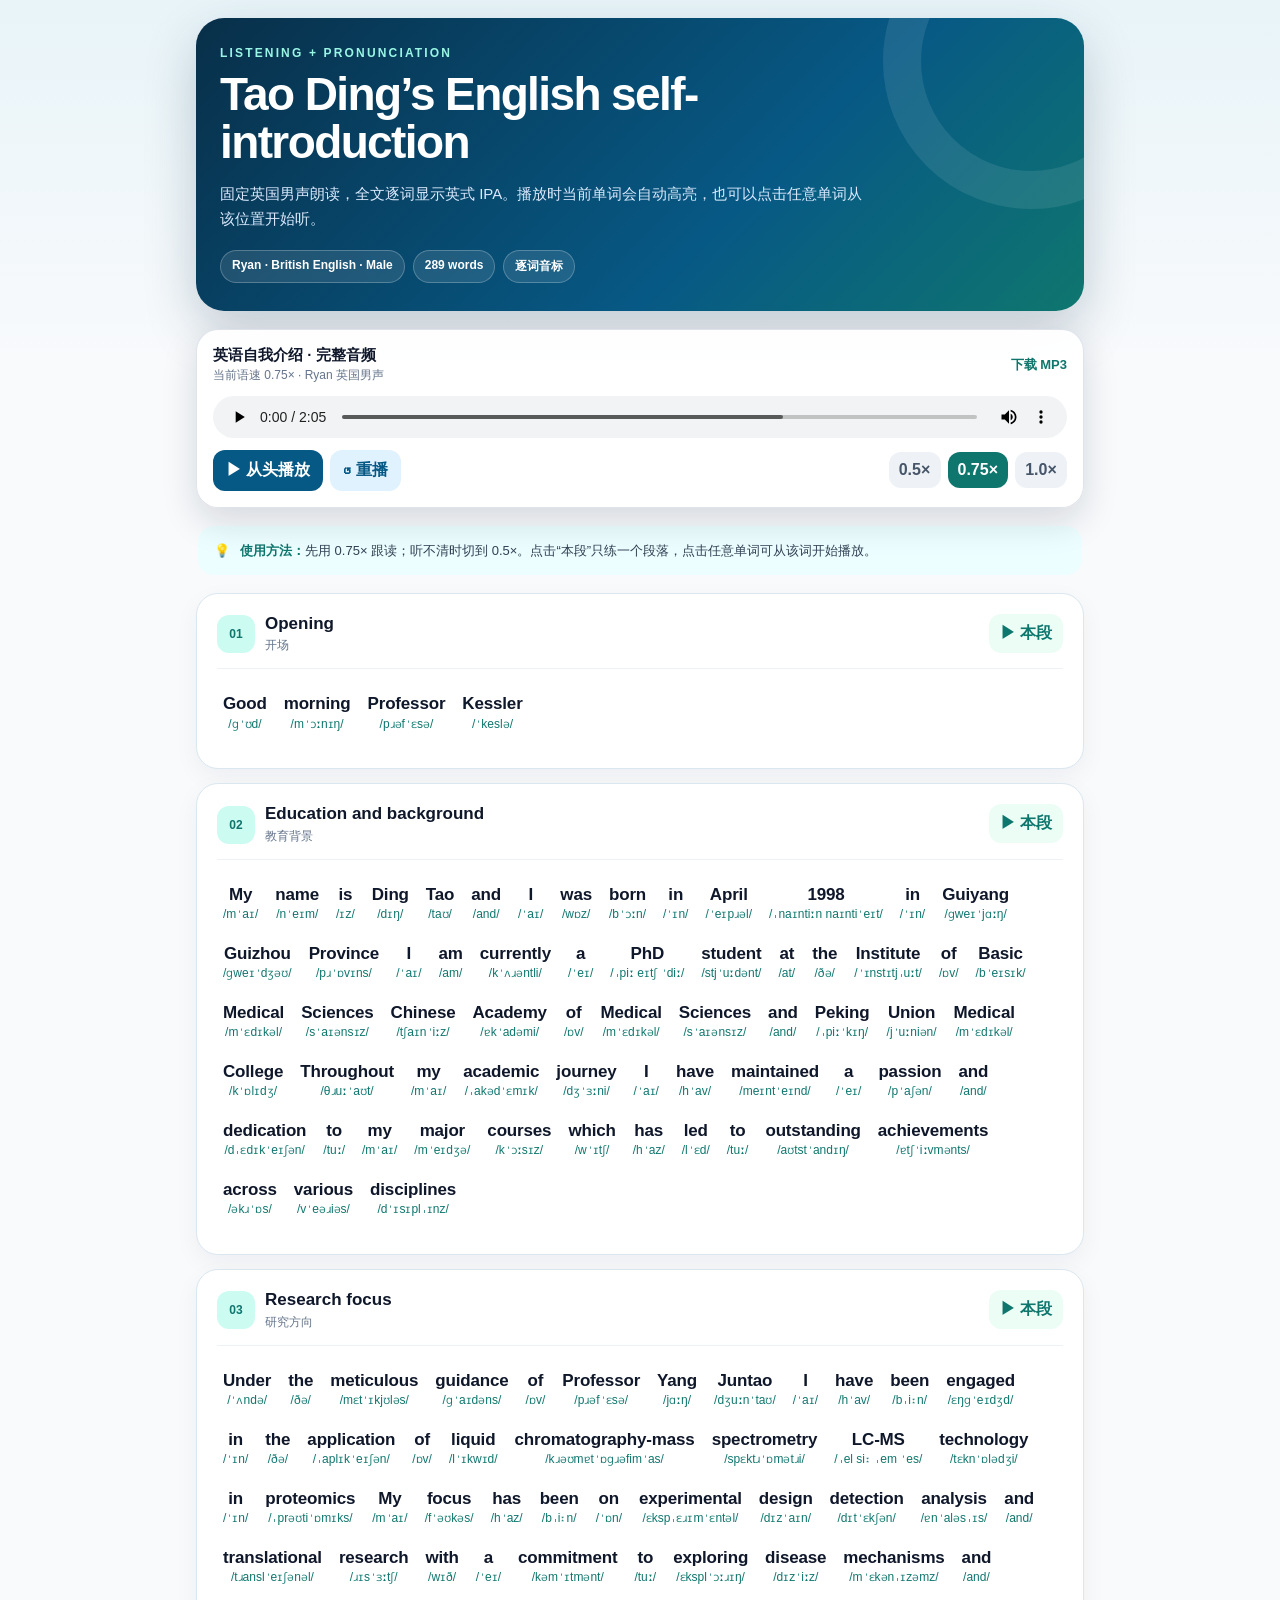
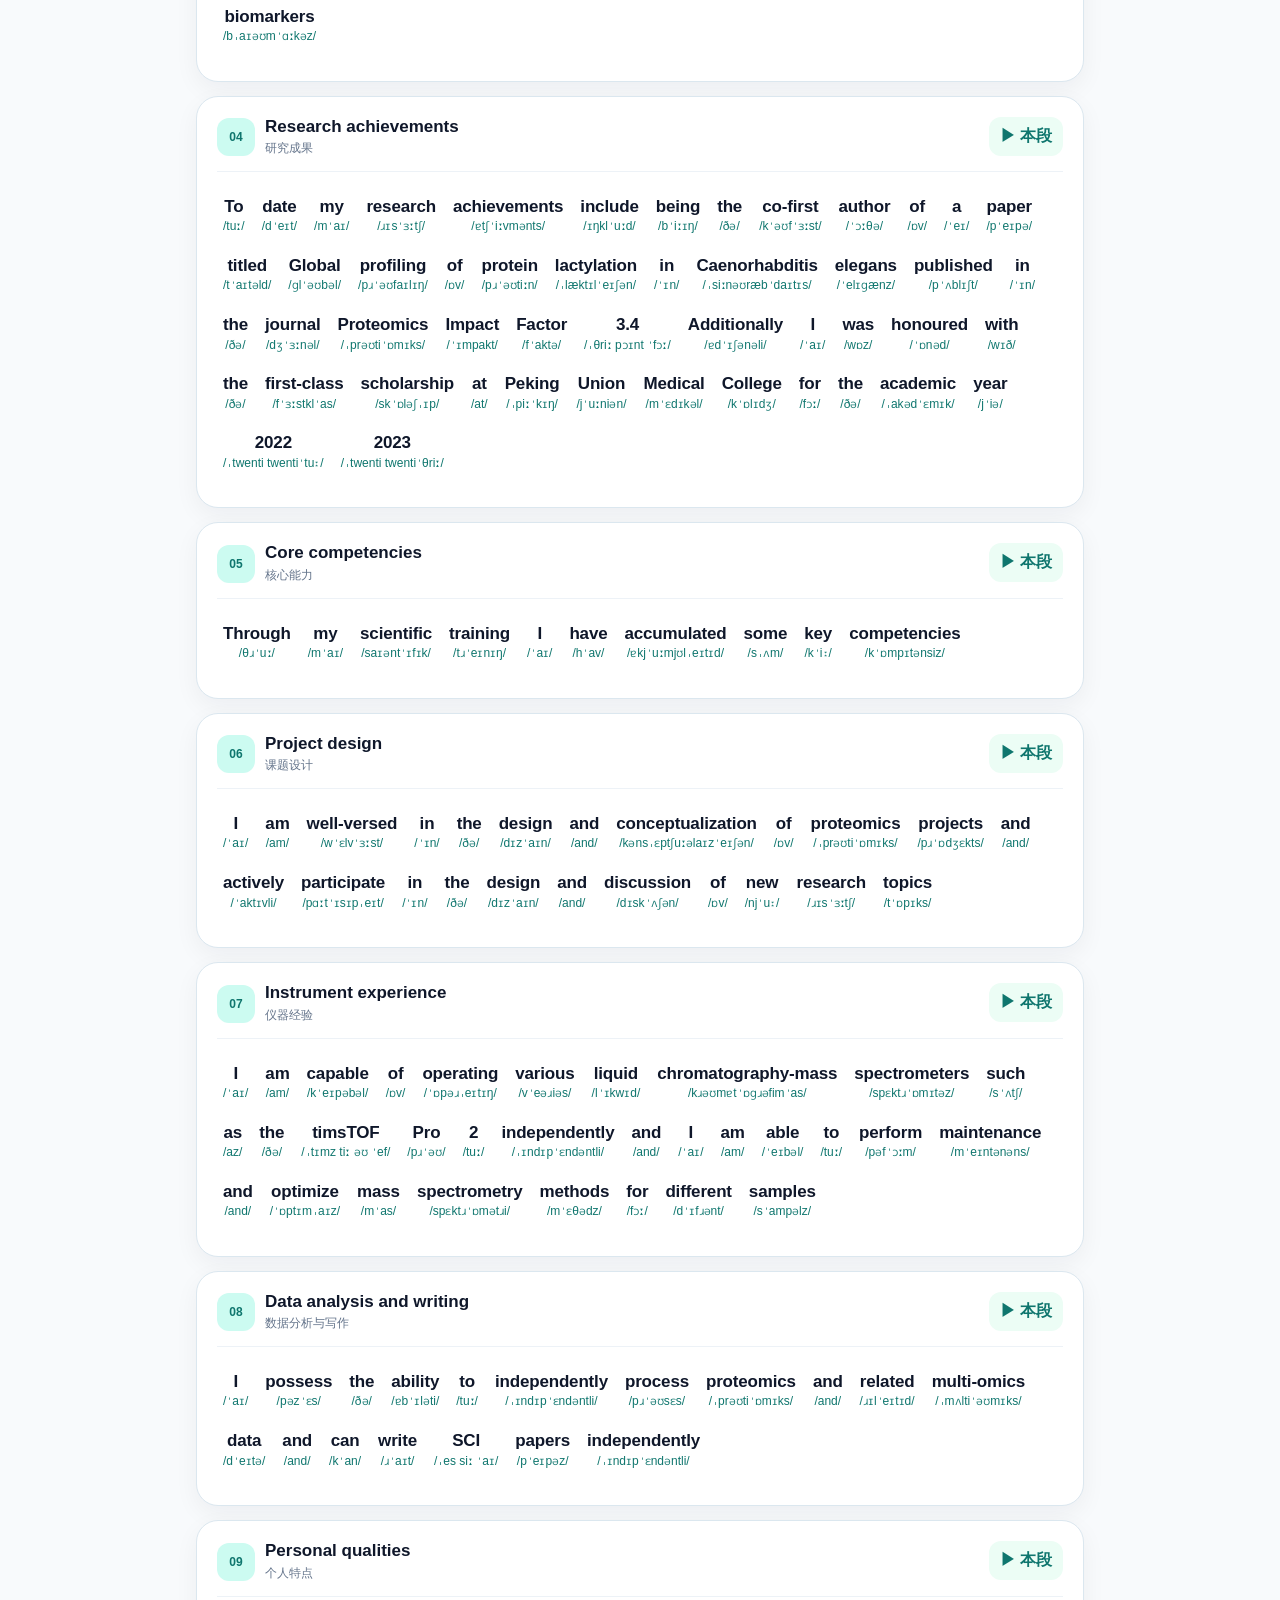
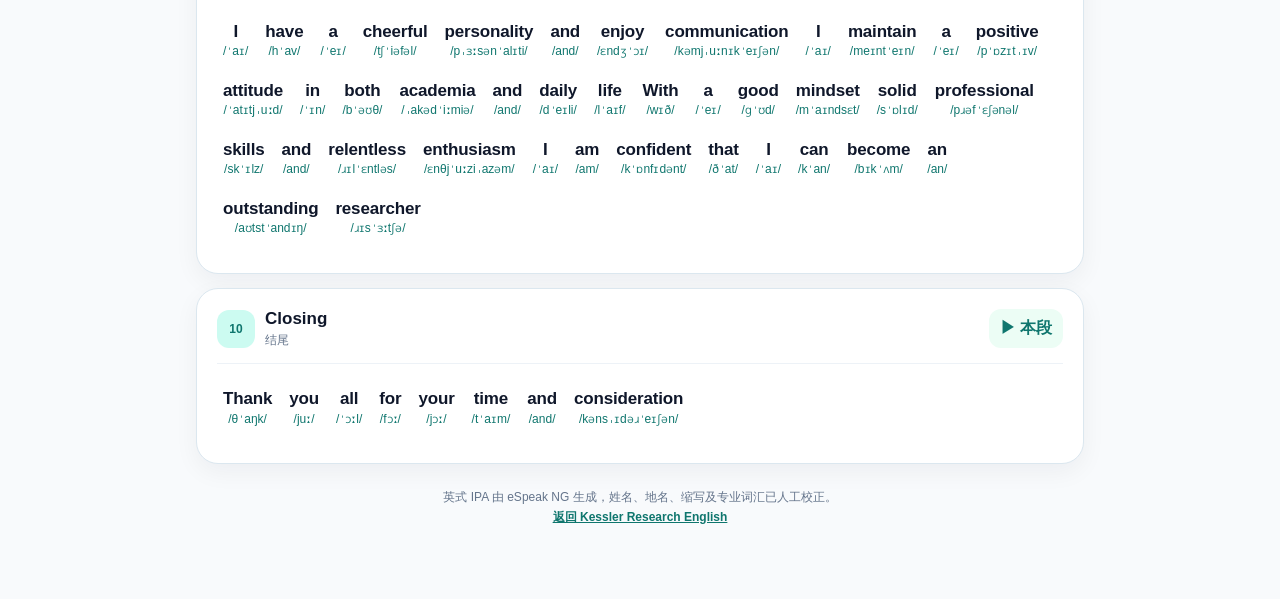
==== commit 9cfddf2e: "Correct PhD affiliation in self-introduction" ====
--- a/app/self-introduction/index.html
+++ b/app/self-introduction/index.html
@@ -79,7 +79,7 @@
       <p class="eyebrow">Listening + Pronunciation</p>
       <h1>Tao Ding’s English self-introduction</h1>
       <p class="hero-copy">固定英国男声朗读，全文逐词显示英式 IPA。播放时当前单词会自动高亮，也可以点击任意单词从该位置开始听。</p>
-      <div class="badges"><span class="badge">Ryan · British English · Male</span><span class="badge">284 words</span><span class="badge">逐词音标</span></div>
+      <div class="badges"><span class="badge">Ryan · British English · Male</span><span class="badge">289 words</span><span class="badge">逐词音标</span></div>
     </section>
 
     <section class="player" aria-label="音频播放器">
@@ -104,73 +104,73 @@
   <header class="paragraph-header">
     <div><span class="paragraph-number">02</span>
       <h2>Education and background</h2><p>教育背景</p></div>
-    <button class="play-paragraph" type="button" data-start="2.812" data-end="26.275" aria-label="播放本段">▶ 本段</button>
-  </header>
-  <p class="annotated-text"><button class="word-unit" type="button" data-word-index="4" data-start="2.812" data-end="3.062" aria-label="My, mˈaɪ"><span class="word-text">My</span><span class="word-ipa">/mˈaɪ/</span></button> <button class="word-unit" type="button" data-word-index="5" data-start="3.062" data-end="3.375" aria-label="name, nˈeɪm"><span class="word-text">name</span><span class="word-ipa">/nˈeɪm/</span></button> <button class="word-unit" type="button" data-word-index="6" data-start="3.375" data-end="3.5" aria-label="is, ɪz"><span class="word-text">is</span><span class="word-ipa">/ɪz/</span></button> <button class="word-unit" type="button" data-word-index="7" data-start="3.5" data-end="3.763" aria-label="Ding, dɪŋ"><span class="word-text">Ding</span><span class="word-ipa">/dɪŋ/</span></button> <button class="word-unit" type="button" data-word-index="8" data-start="3.763" data-end="4.375" aria-label="Tao, taʊ"><span class="word-text">Tao</span><span class="word-ipa">/taʊ/</span></button>, <button class="word-unit" type="button" data-word-index="9" data-start="4.375" data-end="4.513" aria-label="and, and"><span class="word-text">and</span><span class="word-ipa">/and/</span></button> <button class="word-unit" type="button" data-word-index="10" data-start="4.513" data-end="4.6" aria-label="I, ˈaɪ"><span class="word-text">I</span><span class="word-ipa">/ˈaɪ/</span></button> <button class="word-unit" type="button" data-word-index="11" data-start="4.6" data-end="4.775" aria-label="was, wɒz"><span class="word-text">was</span><span class="word-ipa">/wɒz/</span></button> <button class="word-unit" type="button" data-word-index="12" data-start="4.775" data-end="5.05" aria-label="born, bˈɔːn"><span class="word-text">born</span><span class="word-ipa">/bˈɔːn/</span></button> <button class="word-unit" type="button" data-word-index="13" data-start="5.05" data-end="5.213" aria-label="in, ˈɪn"><span class="word-text">in</span><span class="word-ipa">/ˈɪn/</span></button> <button class="word-unit" type="button" data-word-index="14" data-start="5.213" data-end="5.956" aria-label="April, ˈeɪpɹəl"><span class="word-text">April</span><span class="word-ipa">/ˈeɪpɹəl/</span></button> <button class="word-unit" type="button" data-word-index="15" data-start="5.956" data-end="6.562" aria-label="1998, ˌnaɪntiːn naɪntiˈeɪt"><span class="word-text">1998</span><span class="word-ipa">/ˌnaɪntiːn naɪntiˈeɪt/</span></button> <button class="word-unit" type="button" data-word-index="16" data-start="6.562" data-end="6.7" aria-label="in, ˈɪn"><span class="word-text">in</span><span class="word-ipa">/ˈɪn/</span></button> <button class="word-unit" type="button" data-word-index="17" data-start="6.7" data-end="7.513" aria-label="Guiyang, ɡweɪˈjɑːŋ"><span class="word-text">Guiyang</span><span class="word-ipa">/ɡweɪˈjɑːŋ/</span></button>, <button class="word-unit" type="button" data-word-index="18" data-start="7.513" data-end="8.012" aria-label="Guizhou, ɡweɪˈdʒəʊ"><span class="word-text">Guizhou</span><span class="word-ipa">/ɡweɪˈdʒəʊ/</span></button> <button class="word-unit" type="button" data-word-index="19" data-start="8.012" data-end="9.475" aria-label="Province, pɹˈɒvɪns"><span class="word-text">Province</span><span class="word-ipa">/pɹˈɒvɪns/</span></button>. <button class="word-unit" type="button" data-word-index="20" data-start="9.475" data-end="10.25" aria-label="Currently, kˈʌɹəntli"><span class="word-text">Currently</span><span class="word-ipa">/kˈʌɹəntli/</span></button>, <button class="word-unit" type="button" data-word-index="21" data-start="10.25" data-end="10.35" aria-label="I, ˈaɪ"><span class="word-text">I</span><span class="word-ipa">/ˈaɪ/</span></button> <button class="word-unit" type="button" data-word-index="22" data-start="10.35" data-end="10.463" aria-label="am, am"><span class="word-text">am</span><span class="word-ipa">/am/</span></button> <button class="word-unit" type="button" data-word-index="23" data-start="10.463" data-end="10.887" aria-label="pursuing, pəsjˈuːɪŋ"><span class="word-text">pursuing</span><span class="word-ipa">/pəsjˈuːɪŋ/</span></button> <button class="word-unit" type="button" data-word-index="24" data-start="10.887" data-end="11.062" aria-label="my, mˈaɪ"><span class="word-text">my</span><span class="word-ipa">/mˈaɪ/</span></button> <button class="word-unit" type="button" data-word-index="25" data-start="11.062" data-end="11.562" aria-label="graduate, ɡɹˈadjuːət"><span class="word-text">graduate</span><span class="word-ipa">/ɡɹˈadjuːət/</span></button> <button class="word-unit" type="button" data-word-index="26" data-start="11.562" data-end="12.0" aria-label="degree, dɪɡɹˈiː"><span class="word-text">degree</span><span class="word-ipa">/dɪɡɹˈiː/</span></button> <button class="word-unit" type="button" data-word-index="27" data-start="12.0" data-end="12.1" aria-label="at, at"><span class="word-text">at</span><span class="word-ipa">/at/</span></button> <button class="word-unit" type="button" data-word-index="28" data-start="12.1" data-end="12.213" aria-label="the, ðə"><span class="word-text">the</span><span class="word-ipa">/ðə/</span></button> <button class="word-unit" type="button" data-word-index="29" data-start="12.213" data-end="12.613" aria-label="Basic, bˈeɪsɪk"><span class="word-text">Basic</span><span class="word-ipa">/bˈeɪsɪk/</span></button> <button class="word-unit" type="button" data-word-index="30" data-start="12.613" data-end="13.037" aria-label="Medical, mˈɛdɪkəl"><span class="word-text">Medical</span><span class="word-ipa">/mˈɛdɪkəl/</span></button> <button class="word-unit" type="button" data-word-index="31" data-start="13.037" data-end="13.55" aria-label="Research, ɹɪsˈɜːtʃ"><span class="word-text">Research</span><span class="word-ipa">/ɹɪsˈɜːtʃ/</span></button> <button class="word-unit" type="button" data-word-index="32" data-start="13.55" data-end="14.125" aria-label="Institute, ˈɪnstɪtjˌuːt"><span class="word-text">Institute</span><span class="word-ipa">/ˈɪnstɪtjˌuːt/</span></button> <button class="word-unit" type="button" data-word-index="33" data-start="14.125" data-end="14.25" aria-label="of, ɒv"><span class="word-text">of</span><span class="word-ipa">/ɒv/</span></button> <button class="word-unit" type="button" data-word-index="34" data-start="14.25" data-end="14.613" aria-label="Peking, ˌpiːˈkɪŋ"><span class="word-text">Peking</span><span class="word-ipa">/ˌpiːˈkɪŋ/</span></button> <button class="word-unit" type="button" data-word-index="35" data-start="14.613" data-end="14.975" aria-label="Union, jˈuːniən"><span class="word-text">Union</span><span class="word-ipa">/jˈuːniən/</span></button> <button class="word-unit" type="button" data-word-index="36" data-start="14.975" data-end="15.35" aria-label="Medical, mˈɛdɪkəl"><span class="word-text">Medical</span><span class="word-ipa">/mˈɛdɪkəl/</span></button> <button class="word-unit" type="button" data-word-index="37" data-start="15.35" data-end="16.7" aria-label="College, kˈɒlɪdʒ"><span class="word-text">College</span><span class="word-ipa">/kˈɒlɪdʒ/</span></button>. <button class="word-unit" type="button" data-word-index="38" data-start="16.7" data-end="17.163" aria-label="Throughout, θɹuːˈaʊt"><span class="word-text">Throughout</span><span class="word-ipa">/θɹuːˈaʊt/</span></button> <button class="word-unit" type="button" data-word-index="39" data-start="17.163" data-end="17.387" aria-label="my, mˈaɪ"><span class="word-text">my</span><span class="word-ipa">/mˈaɪ/</span></button> <button class="word-unit" type="button" data-word-index="40" data-start="17.387" data-end="18.0" aria-label="academic, ˌakədˈɛmɪk"><span class="word-text">academic</span><span class="word-ipa">/ˌakədˈɛmɪk/</span></button> <button class="word-unit" type="button" data-word-index="41" data-start="18.0" data-end="18.538" aria-label="journey, dʒˈɜːni"><span class="word-text">journey</span><span class="word-ipa">/dʒˈɜːni/</span></button>, <button class="word-unit" type="button" data-word-index="42" data-start="18.538" data-end="18.637" aria-label="I, ˈaɪ"><span class="word-text">I</span><span class="word-ipa">/ˈaɪ/</span></button> <button class="word-unit" type="button" data-word-index="43" data-start="18.637" data-end="18.812" aria-label="have, hˈav"><span class="word-text">have</span><span class="word-ipa">/hˈav/</span></button> <button class="word-unit" type="button" data-word-index="44" data-start="18.812" data-end="19.312" aria-label="maintained, meɪntˈeɪnd"><span class="word-text">maintained</span><span class="word-ipa">/meɪntˈeɪnd/</span></button> <button class="word-unit" type="button" data-word-index="45" data-start="19.312" data-end="19.375" aria-label="a, ˈeɪ"><span class="word-text">a</span><span class="word-ipa">/ˈeɪ/</span></button> <button class="word-unit" type="button" data-word-index="46" data-start="19.375" data-end="19.788" aria-label="passion, pˈaʃən"><span class="word-text">passion</span><span class="word-ipa">/pˈaʃən/</span></button> <button class="word-unit" type="button" data-word-index="47" data-start="19.788" data-end="19.925" aria-label="and, and"><span class="word-text">and</span><span class="word-ipa">/and/</span></button> <button class="word-unit" type="button" data-word-index="48" data-start="19.925" data-end="20.525" aria-label="dedication, dˌɛdɪkˈeɪʃən"><span class="word-text">dedication</span><span class="word-ipa">/dˌɛdɪkˈeɪʃən/</span></button> <button class="word-unit" type="button" data-word-index="49" data-start="20.525" data-end="20.637" aria-label="to, tuː"><span class="word-text">to</span><span class="word-ipa">/tuː/</span></button> <button class="word-unit" type="button" data-word-index="50" data-start="20.637" data-end="20.812" aria-label="my, mˈaɪ"><span class="word-text">my</span><span class="word-ipa">/mˈaɪ/</span></button> <button class="word-unit" type="button" data-word-index="51" data-start="20.812" data-end="21.188" aria-label="major, mˈeɪdʒə"><span class="word-text">major</span><span class="word-ipa">/mˈeɪdʒə/</span></button> <button class="word-unit" type="button" data-word-index="52" data-start="21.188" data-end="21.913" aria-label="courses, kˈɔːsɪz"><span class="word-text">courses</span><span class="word-ipa">/kˈɔːsɪz/</span></button>, <button class="word-unit" type="button" data-word-index="53" data-start="21.913" data-end="22.075" aria-label="which, wˈɪtʃ"><span class="word-text">which</span><span class="word-ipa">/wˈɪtʃ/</span></button> <button class="word-unit" type="button" data-word-index="54" data-start="22.075" data-end="22.238" aria-label="has, hˈaz"><span class="word-text">has</span><span class="word-ipa">/hˈaz/</span></button> <button class="word-unit" type="button" data-word-index="55" data-start="22.238" data-end="22.462" aria-label="led, lˈɛd"><span class="word-text">led</span><span class="word-ipa">/lˈɛd/</span></button> <button class="word-unit" type="button" data-word-index="56" data-start="22.462" data-end="22.562" aria-label="to, tuː"><span class="word-text">to</span><span class="word-ipa">/tuː/</span></button> <button class="word-unit" type="button" data-word-index="57" data-start="22.562" data-end="23.212" aria-label="outstanding, aʊtstˈandɪŋ"><span class="word-text">outstanding</span><span class="word-ipa">/aʊtstˈandɪŋ/</span></button> <button class="word-unit" type="button" data-word-index="58" data-start="23.212" data-end="23.775" aria-label="achievements, ɐtʃˈiːvmənts"><span class="word-text">achievements</span><span class="word-ipa">/ɐtʃˈiːvmənts/</span></button> <button class="word-unit" type="button" data-word-index="59" data-start="23.775" data-end="24.163" aria-label="across, əkɹˈɒs"><span class="word-text">across</span><span class="word-ipa">/əkɹˈɒs/</span></button> <button class="word-unit" type="button" data-word-index="60" data-start="24.163" data-end="24.675" aria-label="various, vˈeəɹiəs"><span class="word-text">various</span><span class="word-ipa">/vˈeəɹiəs/</span></button> <button class="word-unit" type="button" data-word-index="61" data-start="24.675" data-end="26.275" aria-label="disciplines, dˈɪsɪplˌɪnz"><span class="word-text">disciplines</span><span class="word-ipa">/dˈɪsɪplˌɪnz/</span></button>.</p>
+    <button class="play-paragraph" type="button" data-start="2.812" data-end="28.087" aria-label="播放本段">▶ 本段</button>
+  </header>
+  <p class="annotated-text"><button class="word-unit" type="button" data-word-index="4" data-start="2.812" data-end="3.062" aria-label="My, mˈaɪ"><span class="word-text">My</span><span class="word-ipa">/mˈaɪ/</span></button> <button class="word-unit" type="button" data-word-index="5" data-start="3.062" data-end="3.375" aria-label="name, nˈeɪm"><span class="word-text">name</span><span class="word-ipa">/nˈeɪm/</span></button> <button class="word-unit" type="button" data-word-index="6" data-start="3.375" data-end="3.5" aria-label="is, ɪz"><span class="word-text">is</span><span class="word-ipa">/ɪz/</span></button> <button class="word-unit" type="button" data-word-index="7" data-start="3.5" data-end="3.763" aria-label="Ding, dɪŋ"><span class="word-text">Ding</span><span class="word-ipa">/dɪŋ/</span></button> <button class="word-unit" type="button" data-word-index="8" data-start="3.763" data-end="4.375" aria-label="Tao, taʊ"><span class="word-text">Tao</span><span class="word-ipa">/taʊ/</span></button>, <button class="word-unit" type="button" data-word-index="9" data-start="4.375" data-end="4.513" aria-label="and, and"><span class="word-text">and</span><span class="word-ipa">/and/</span></button> <button class="word-unit" type="button" data-word-index="10" data-start="4.513" data-end="4.6" aria-label="I, ˈaɪ"><span class="word-text">I</span><span class="word-ipa">/ˈaɪ/</span></button> <button class="word-unit" type="button" data-word-index="11" data-start="4.6" data-end="4.775" aria-label="was, wɒz"><span class="word-text">was</span><span class="word-ipa">/wɒz/</span></button> <button class="word-unit" type="button" data-word-index="12" data-start="4.775" data-end="5.05" aria-label="born, bˈɔːn"><span class="word-text">born</span><span class="word-ipa">/bˈɔːn/</span></button> <button class="word-unit" type="button" data-word-index="13" data-start="5.05" data-end="5.213" aria-label="in, ˈɪn"><span class="word-text">in</span><span class="word-ipa">/ˈɪn/</span></button> <button class="word-unit" type="button" data-word-index="14" data-start="5.213" data-end="5.956" aria-label="April, ˈeɪpɹəl"><span class="word-text">April</span><span class="word-ipa">/ˈeɪpɹəl/</span></button> <button class="word-unit" type="button" data-word-index="15" data-start="5.956" data-end="6.562" aria-label="1998, ˌnaɪntiːn naɪntiˈeɪt"><span class="word-text">1998</span><span class="word-ipa">/ˌnaɪntiːn naɪntiˈeɪt/</span></button> <button class="word-unit" type="button" data-word-index="16" data-start="6.562" data-end="6.7" aria-label="in, ˈɪn"><span class="word-text">in</span><span class="word-ipa">/ˈɪn/</span></button> <button class="word-unit" type="button" data-word-index="17" data-start="6.7" data-end="7.513" aria-label="Guiyang, ɡweɪˈjɑːŋ"><span class="word-text">Guiyang</span><span class="word-ipa">/ɡweɪˈjɑːŋ/</span></button>, <button class="word-unit" type="button" data-word-index="18" data-start="7.513" data-end="8.012" aria-label="Guizhou, ɡweɪˈdʒəʊ"><span class="word-text">Guizhou</span><span class="word-ipa">/ɡweɪˈdʒəʊ/</span></button> <button class="word-unit" type="button" data-word-index="19" data-start="8.012" data-end="9.475" aria-label="Province, pɹˈɒvɪns"><span class="word-text">Province</span><span class="word-ipa">/pɹˈɒvɪns/</span></button>. <button class="word-unit" type="button" data-word-index="20" data-start="9.475" data-end="9.637" aria-label="I, ˈaɪ"><span class="word-text">I</span><span class="word-ipa">/ˈaɪ/</span></button> <button class="word-unit" type="button" data-word-index="21" data-start="9.637" data-end="9.762" aria-label="am, am"><span class="word-text">am</span><span class="word-ipa">/am/</span></button> <button class="word-unit" type="button" data-word-index="22" data-start="9.762" data-end="10.213" aria-label="currently, kˈʌɹəntli"><span class="word-text">currently</span><span class="word-ipa">/kˈʌɹəntli/</span></button> <button class="word-unit" type="button" data-word-index="23" data-start="10.213" data-end="10.3" aria-label="a, ˈeɪ"><span class="word-text">a</span><span class="word-ipa">/ˈeɪ/</span></button> <button class="word-unit" type="button" data-word-index="24" data-start="10.3" data-end="10.925" aria-label="PhD, ˌpiː eɪtʃ ˈdiː"><span class="word-text">PhD</span><span class="word-ipa">/ˌpiː eɪtʃ ˈdiː/</span></button> <button class="word-unit" type="button" data-word-index="25" data-start="10.925" data-end="11.375" aria-label="student, stjˈuːdənt"><span class="word-text">student</span><span class="word-ipa">/stjˈuːdənt/</span></button> <button class="word-unit" type="button" data-word-index="26" data-start="11.375" data-end="11.45" aria-label="at, at"><span class="word-text">at</span><span class="word-ipa">/at/</span></button> <button class="word-unit" type="button" data-word-index="27" data-start="11.45" data-end="11.562" aria-label="the, ðə"><span class="word-text">the</span><span class="word-ipa">/ðə/</span></button> <button class="word-unit" type="button" data-word-index="28" data-start="11.562" data-end="12.1" aria-label="Institute, ˈɪnstɪtjˌuːt"><span class="word-text">Institute</span><span class="word-ipa">/ˈɪnstɪtjˌuːt/</span></button> <button class="word-unit" type="button" data-word-index="29" data-start="12.1" data-end="12.225" aria-label="of, ɒv"><span class="word-text">of</span><span class="word-ipa">/ɒv/</span></button> <button class="word-unit" type="button" data-word-index="30" data-start="12.225" data-end="12.625" aria-label="Basic, bˈeɪsɪk"><span class="word-text">Basic</span><span class="word-ipa">/bˈeɪsɪk/</span></button> <button class="word-unit" type="button" data-word-index="31" data-start="12.625" data-end="13.0" aria-label="Medical, mˈɛdɪkəl"><span class="word-text">Medical</span><span class="word-ipa">/mˈɛdɪkəl/</span></button> <button class="word-unit" type="button" data-word-index="32" data-start="13.0" data-end="13.838" aria-label="Sciences, sˈaɪənsɪz"><span class="word-text">Sciences</span><span class="word-ipa">/sˈaɪənsɪz/</span></button>, <button class="word-unit" type="button" data-word-index="33" data-start="13.838" data-end="14.325" aria-label="Chinese, tʃaɪnˈiːz"><span class="word-text">Chinese</span><span class="word-ipa">/tʃaɪnˈiːz/</span></button> <button class="word-unit" type="button" data-word-index="34" data-start="14.325" data-end="14.825" aria-label="Academy, ɐkˈadəmi"><span class="word-text">Academy</span><span class="word-ipa">/ɐkˈadəmi/</span></button> <button class="word-unit" type="button" data-word-index="35" data-start="14.825" data-end="14.963" aria-label="of, ɒv"><span class="word-text">of</span><span class="word-ipa">/ɒv/</span></button> <button class="word-unit" type="button" data-word-index="36" data-start="14.963" data-end="15.35" aria-label="Medical, mˈɛdɪkəl"><span class="word-text">Medical</span><span class="word-ipa">/mˈɛdɪkəl/</span></button> <button class="word-unit" type="button" data-word-index="37" data-start="15.35" data-end="15.95" aria-label="Sciences, sˈaɪənsɪz"><span class="word-text">Sciences</span><span class="word-ipa">/sˈaɪənsɪz/</span></button> <button class="word-unit" type="button" data-word-index="38" data-start="15.95" data-end="16.087" aria-label="and, and"><span class="word-text">and</span><span class="word-ipa">/and/</span></button> <button class="word-unit" type="button" data-word-index="39" data-start="16.087" data-end="16.438" aria-label="Peking, ˌpiːˈkɪŋ"><span class="word-text">Peking</span><span class="word-ipa">/ˌpiːˈkɪŋ/</span></button> <button class="word-unit" type="button" data-word-index="40" data-start="16.438" data-end="16.8" aria-label="Union, jˈuːniən"><span class="word-text">Union</span><span class="word-ipa">/jˈuːniən/</span></button> <button class="word-unit" type="button" data-word-index="41" data-start="16.8" data-end="17.163" aria-label="Medical, mˈɛdɪkəl"><span class="word-text">Medical</span><span class="word-ipa">/mˈɛdɪkəl/</span></button> <button class="word-unit" type="button" data-word-index="42" data-start="17.163" data-end="18.512" aria-label="College, kˈɒlɪdʒ"><span class="word-text">College</span><span class="word-ipa">/kˈɒlɪdʒ/</span></button>. <button class="word-unit" type="button" data-word-index="43" data-start="18.512" data-end="18.975" aria-label="Throughout, θɹuːˈaʊt"><span class="word-text">Throughout</span><span class="word-ipa">/θɹuːˈaʊt/</span></button> <button class="word-unit" type="button" data-word-index="44" data-start="18.975" data-end="19.2" aria-label="my, mˈaɪ"><span class="word-text">my</span><span class="word-ipa">/mˈaɪ/</span></button> <button class="word-unit" type="button" data-word-index="45" data-start="19.2" data-end="19.812" aria-label="academic, ˌakədˈɛmɪk"><span class="word-text">academic</span><span class="word-ipa">/ˌakədˈɛmɪk/</span></button> <button class="word-unit" type="button" data-word-index="46" data-start="19.812" data-end="20.35" aria-label="journey, dʒˈɜːni"><span class="word-text">journey</span><span class="word-ipa">/dʒˈɜːni/</span></button>, <button class="word-unit" type="button" data-word-index="47" data-start="20.35" data-end="20.45" aria-label="I, ˈaɪ"><span class="word-text">I</span><span class="word-ipa">/ˈaɪ/</span></button> <button class="word-unit" type="button" data-word-index="48" data-start="20.45" data-end="20.625" aria-label="have, hˈav"><span class="word-text">have</span><span class="word-ipa">/hˈav/</span></button> <button class="word-unit" type="button" data-word-index="49" data-start="20.625" data-end="21.125" aria-label="maintained, meɪntˈeɪnd"><span class="word-text">maintained</span><span class="word-ipa">/meɪntˈeɪnd/</span></button> <button class="word-unit" type="button" data-word-index="50" data-start="21.125" data-end="21.188" aria-label="a, ˈeɪ"><span class="word-text">a</span><span class="word-ipa">/ˈeɪ/</span></button> <button class="word-unit" type="button" data-word-index="51" data-start="21.188" data-end="21.6" aria-label="passion, pˈaʃən"><span class="word-text">passion</span><span class="word-ipa">/pˈaʃən/</span></button> <button class="word-unit" type="button" data-word-index="52" data-start="21.6" data-end="21.738" aria-label="and, and"><span class="word-text">and</span><span class="word-ipa">/and/</span></button> <button class="word-unit" type="button" data-word-index="53" data-start="21.738" data-end="22.337" aria-label="dedication, dˌɛdɪkˈeɪʃən"><span class="word-text">dedication</span><span class="word-ipa">/dˌɛdɪkˈeɪʃən/</span></button> <button class="word-unit" type="button" data-word-index="54" data-start="22.337" data-end="22.45" aria-label="to, tuː"><span class="word-text">to</span><span class="word-ipa">/tuː/</span></button> <button class="word-unit" type="button" data-word-index="55" data-start="22.45" data-end="22.625" aria-label="my, mˈaɪ"><span class="word-text">my</span><span class="word-ipa">/mˈaɪ/</span></button> <button class="word-unit" type="button" data-word-index="56" data-start="22.625" data-end="23.0" aria-label="major, mˈeɪdʒə"><span class="word-text">major</span><span class="word-ipa">/mˈeɪdʒə/</span></button> <button class="word-unit" type="button" data-word-index="57" data-start="23.0" data-end="23.725" aria-label="courses, kˈɔːsɪz"><span class="word-text">courses</span><span class="word-ipa">/kˈɔːsɪz/</span></button>, <button class="word-unit" type="button" data-word-index="58" data-start="23.725" data-end="23.887" aria-label="which, wˈɪtʃ"><span class="word-text">which</span><span class="word-ipa">/wˈɪtʃ/</span></button> <button class="word-unit" type="button" data-word-index="59" data-start="23.887" data-end="24.05" aria-label="has, hˈaz"><span class="word-text">has</span><span class="word-ipa">/hˈaz/</span></button> <button class="word-unit" type="button" data-word-index="60" data-start="24.05" data-end="24.275" aria-label="led, lˈɛd"><span class="word-text">led</span><span class="word-ipa">/lˈɛd/</span></button> <button class="word-unit" type="button" data-word-index="61" data-start="24.275" data-end="24.375" aria-label="to, tuː"><span class="word-text">to</span><span class="word-ipa">/tuː/</span></button> <button class="word-unit" type="button" data-word-index="62" data-start="24.375" data-end="25.025" aria-label="outstanding, aʊtstˈandɪŋ"><span class="word-text">outstanding</span><span class="word-ipa">/aʊtstˈandɪŋ/</span></button> <button class="word-unit" type="button" data-word-index="63" data-start="25.025" data-end="25.587" aria-label="achievements, ɐtʃˈiːvmənts"><span class="word-text">achievements</span><span class="word-ipa">/ɐtʃˈiːvmənts/</span></button> <button class="word-unit" type="button" data-word-index="64" data-start="25.587" data-end="25.975" aria-label="across, əkɹˈɒs"><span class="word-text">across</span><span class="word-ipa">/əkɹˈɒs/</span></button> <button class="word-unit" type="button" data-word-index="65" data-start="25.975" data-end="26.488" aria-label="various, vˈeəɹiəs"><span class="word-text">various</span><span class="word-ipa">/vˈeəɹiəs/</span></button> <button class="word-unit" type="button" data-word-index="66" data-start="26.488" data-end="28.087" aria-label="disciplines, dˈɪsɪplˌɪnz"><span class="word-text">disciplines</span><span class="word-ipa">/dˈɪsɪplˌɪnz/</span></button>.</p>
 </article>
 <article class="paragraph-card" data-paragraph="2">
   <header class="paragraph-header">
     <div><span class="paragraph-number">03</span>
       <h2>Research focus</h2><p>研究方向</p></div>
-    <button class="play-paragraph" type="button" data-start="26.275" data-end="46.737" aria-label="播放本段">▶ 本段</button>
-  </header>
-  <p class="annotated-text"><button class="word-unit" type="button" data-word-index="62" data-start="26.275" data-end="26.562" aria-label="Under, ˈʌndə"><span class="word-text">Under</span><span class="word-ipa">/ˈʌndə/</span></button> <button class="word-unit" type="button" data-word-index="63" data-start="26.562" data-end="26.663" aria-label="the, ðə"><span class="word-text">the</span><span class="word-ipa">/ðə/</span></button> <button class="word-unit" type="button" data-word-index="64" data-start="26.663" data-end="27.225" aria-label="meticulous, mɛtˈɪkjʊləs"><span class="word-text">meticulous</span><span class="word-ipa">/mɛtˈɪkjʊləs/</span></button> <button class="word-unit" type="button" data-word-index="65" data-start="27.225" data-end="27.663" aria-label="guidance, ɡˈaɪdəns"><span class="word-text">guidance</span><span class="word-ipa">/ɡˈaɪdəns/</span></button> <button class="word-unit" type="button" data-word-index="66" data-start="27.663" data-end="27.762" aria-label="of, ɒv"><span class="word-text">of</span><span class="word-ipa">/ɒv/</span></button> <button class="word-unit" type="button" data-word-index="67" data-start="27.762" data-end="28.212" aria-label="Professor, pɹəfˈɛsə"><span class="word-text">Professor</span><span class="word-ipa">/pɹəfˈɛsə/</span></button> <button class="word-unit" type="button" data-word-index="68" data-start="28.212" data-end="28.538" aria-label="Yang, jɑːŋ"><span class="word-text">Yang</span><span class="word-ipa">/jɑːŋ/</span></button> <button class="word-unit" type="button" data-word-index="69" data-start="28.538" data-end="29.375" aria-label="Juntao, dʒuːnˈtaʊ"><span class="word-text">Juntao</span><span class="word-ipa">/dʒuːnˈtaʊ/</span></button>, <button class="word-unit" type="button" data-word-index="70" data-start="29.375" data-end="29.475" aria-label="I, ˈaɪ"><span class="word-text">I</span><span class="word-ipa">/ˈaɪ/</span></button> <button class="word-unit" type="button" data-word-index="71" data-start="29.475" data-end="29.625" aria-label="have, hˈav"><span class="word-text">have</span><span class="word-ipa">/hˈav/</span></button> <button class="word-unit" type="button" data-word-index="72" data-start="29.625" data-end="29.775" aria-label="been, bˌiːn"><span class="word-text">been</span><span class="word-ipa">/bˌiːn/</span></button> <button class="word-unit" type="button" data-word-index="73" data-start="29.775" data-end="30.262" aria-label="engaged, ɛŋɡˈeɪdʒd"><span class="word-text">engaged</span><span class="word-ipa">/ɛŋɡˈeɪdʒd/</span></button> <button class="word-unit" type="button" data-word-index="74" data-start="30.262" data-end="30.337" aria-label="in, ˈɪn"><span class="word-text">in</span><span class="word-ipa">/ˈɪn/</span></button> <button class="word-unit" type="button" data-word-index="75" data-start="30.337" data-end="30.438" aria-label="the, ðə"><span class="word-text">the</span><span class="word-ipa">/ðə/</span></button> <button class="word-unit" type="button" data-word-index="76" data-start="30.438" data-end="31.05" aria-label="application, ˌaplɪkˈeɪʃən"><span class="word-text">application</span><span class="word-ipa">/ˌaplɪkˈeɪʃən/</span></button> <button class="word-unit" type="button" data-word-index="77" data-start="31.05" data-end="31.137" aria-label="of, ɒv"><span class="word-text">of</span><span class="word-ipa">/ɒv/</span></button> <button class="word-unit" type="button" data-word-index="78" data-start="31.137" data-end="31.538" aria-label="liquid, lˈɪkwɪd"><span class="word-text">liquid</span><span class="word-ipa">/lˈɪkwɪd/</span></button> <button class="word-unit" type="button" data-word-index="79" data-start="31.538" data-end="32.513" aria-label="chromatography-mass, kɹəʊmɐtˈɒɡɹəfimˈas"><span class="word-text">chromatography-mass</span><span class="word-ipa">/kɹəʊmɐtˈɒɡɹəfimˈas/</span></button> <button class="word-unit" type="button" data-word-index="80" data-start="32.513" data-end="33.462" aria-label="spectrometry, spɛktɹˈɒmətɹi"><span class="word-text">spectrometry</span><span class="word-ipa">/spɛktɹˈɒmətɹi/</span></button> (<button class="word-unit" type="button" data-word-index="81" data-start="33.462" data-end="34.4" aria-label="LC-MS, ˌel siː ˌem ˈes"><span class="word-text">LC-MS</span><span class="word-ipa">/ˌel siː ˌem ˈes/</span></button>) <button class="word-unit" type="button" data-word-index="82" data-start="34.4" data-end="35.0" aria-label="technology, tɛknˈɒlədʒi"><span class="word-text">technology</span><span class="word-ipa">/tɛknˈɒlədʒi/</span></button> <button class="word-unit" type="button" data-word-index="83" data-start="35.0" data-end="35.15" aria-label="in, ˈɪn"><span class="word-text">in</span><span class="word-ipa">/ˈɪn/</span></button> <button class="word-unit" type="button" data-word-index="84" data-start="35.15" data-end="36.888" aria-label="proteomics, ˌprəʊtiˈɒmɪks"><span class="word-text">proteomics</span><span class="word-ipa">/ˌprəʊtiˈɒmɪks/</span></button>. <button class="word-unit" type="button" data-word-index="85" data-start="36.888" data-end="37.15" aria-label="My, mˈaɪ"><span class="word-text">My</span><span class="word-ipa">/mˈaɪ/</span></button> <button class="word-unit" type="button" data-word-index="86" data-start="37.15" data-end="37.575" aria-label="focus, fˈəʊkəs"><span class="word-text">focus</span><span class="word-ipa">/fˈəʊkəs/</span></button> <button class="word-unit" type="button" data-word-index="87" data-start="37.575" data-end="37.725" aria-label="has, hˈaz"><span class="word-text">has</span><span class="word-ipa">/hˈaz/</span></button> <button class="word-unit" type="button" data-word-index="88" data-start="37.725" data-end="37.9" aria-label="been, bˌiːn"><span class="word-text">been</span><span class="word-ipa">/bˌiːn/</span></button> <button class="word-unit" type="button" data-word-index="89" data-start="37.9" data-end="38.038" aria-label="on, ˈɒn"><span class="word-text">on</span><span class="word-ipa">/ˈɒn/</span></button> <button class="word-unit" type="button" data-word-index="90" data-start="38.038" data-end="38.763" aria-label="experimental, ɛkspˌɛɹɪmˈɛntəl"><span class="word-text">experimental</span><span class="word-ipa">/ɛkspˌɛɹɪmˈɛntəl/</span></button> <button class="word-unit" type="button" data-word-index="91" data-start="38.763" data-end="39.388" aria-label="design, dɪzˈaɪn"><span class="word-text">design</span><span class="word-ipa">/dɪzˈaɪn/</span></button>, <button class="word-unit" type="button" data-word-index="92" data-start="39.388" data-end="39.888" aria-label="detection, dɪtˈɛkʃən"><span class="word-text">detection</span><span class="word-ipa">/dɪtˈɛkʃən/</span></button> <button class="word-unit" type="button" data-word-index="93" data-start="39.888" data-end="40.712" aria-label="analysis, ɐnˈaləsˌɪs"><span class="word-text">analysis</span><span class="word-ipa">/ɐnˈaləsˌɪs/</span></button>, <button class="word-unit" type="button" data-word-index="94" data-start="40.712" data-end="40.825" aria-label="and, and"><span class="word-text">and</span><span class="word-ipa">/and/</span></button> <button class="word-unit" type="button" data-word-index="95" data-start="40.825" data-end="41.625" aria-label="translational, tɹanslˈeɪʃənəl"><span class="word-text">translational</span><span class="word-ipa">/tɹanslˈeɪʃənəl/</span></button> <button class="word-unit" type="button" data-word-index="96" data-start="41.625" data-end="42.4" aria-label="research, ɹɪsˈɜːtʃ"><span class="word-text">research</span><span class="word-ipa">/ɹɪsˈɜːtʃ/</span></button>, <button class="word-unit" type="button" data-word-index="97" data-start="42.4" data-end="42.538" aria-label="with, wɪð"><span class="word-text">with</span><span class="word-ipa">/wɪð/</span></button> <button class="word-unit" type="button" data-word-index="98" data-start="42.538" data-end="42.587" aria-label="a, ˈeɪ"><span class="word-text">a</span><span class="word-ipa">/ˈeɪ/</span></button> <button class="word-unit" type="button" data-word-index="99" data-start="42.587" data-end="43.087" aria-label="commitment, kəmˈɪtmənt"><span class="word-text">commitment</span><span class="word-ipa">/kəmˈɪtmənt/</span></button> <button class="word-unit" type="button" data-word-index="100" data-start="43.087" data-end="43.188" aria-label="to, tuː"><span class="word-text">to</span><span class="word-ipa">/tuː/</span></button> <button class="word-unit" type="button" data-word-index="101" data-start="43.188" data-end="43.75" aria-label="exploring, ɛksplˈɔːɹɪŋ"><span class="word-text">exploring</span><span class="word-ipa">/ɛksplˈɔːɹɪŋ/</span></button> <button class="word-unit" type="button" data-word-index="102" data-start="43.75" data-end="44.15" aria-label="disease, dɪzˈiːz"><span class="word-text">disease</span><span class="word-ipa">/dɪzˈiːz/</span></button> <button class="word-unit" type="button" data-word-index="103" data-start="44.15" data-end="44.812" aria-label="mechanisms, mˈɛkənˌɪzəmz"><span class="word-text">mechanisms</span><span class="word-ipa">/mˈɛkənˌɪzəmz/</span></button> <button class="word-unit" type="button" data-word-index="104" data-start="44.812" data-end="44.925" aria-label="and, and"><span class="word-text">and</span><span class="word-ipa">/and/</span></button> <button class="word-unit" type="button" data-word-index="105" data-start="44.925" data-end="46.737" aria-label="biomarkers, bˌaɪəʊmˈɑːkəz"><span class="word-text">biomarkers</span><span class="word-ipa">/bˌaɪəʊmˈɑːkəz/</span></button>.</p>
+    <button class="play-paragraph" type="button" data-start="28.087" data-end="48.55" aria-label="播放本段">▶ 本段</button>
+  </header>
+  <p class="annotated-text"><button class="word-unit" type="button" data-word-index="67" data-start="28.087" data-end="28.375" aria-label="Under, ˈʌndə"><span class="word-text">Under</span><span class="word-ipa">/ˈʌndə/</span></button> <button class="word-unit" type="button" data-word-index="68" data-start="28.375" data-end="28.475" aria-label="the, ðə"><span class="word-text">the</span><span class="word-ipa">/ðə/</span></button> <button class="word-unit" type="button" data-word-index="69" data-start="28.475" data-end="29.038" aria-label="meticulous, mɛtˈɪkjʊləs"><span class="word-text">meticulous</span><span class="word-ipa">/mɛtˈɪkjʊləs/</span></button> <button class="word-unit" type="button" data-word-index="70" data-start="29.038" data-end="29.475" aria-label="guidance, ɡˈaɪdəns"><span class="word-text">guidance</span><span class="word-ipa">/ɡˈaɪdəns/</span></button> <button class="word-unit" type="button" data-word-index="71" data-start="29.475" data-end="29.575" aria-label="of, ɒv"><span class="word-text">of</span><span class="word-ipa">/ɒv/</span></button> <button class="word-unit" type="button" data-word-index="72" data-start="29.575" data-end="30.025" aria-label="Professor, pɹəfˈɛsə"><span class="word-text">Professor</span><span class="word-ipa">/pɹəfˈɛsə/</span></button> <button class="word-unit" type="button" data-word-index="73" data-start="30.025" data-end="30.35" aria-label="Yang, jɑːŋ"><span class="word-text">Yang</span><span class="word-ipa">/jɑːŋ/</span></button> <button class="word-unit" type="button" data-word-index="74" data-start="30.35" data-end="31.188" aria-label="Juntao, dʒuːnˈtaʊ"><span class="word-text">Juntao</span><span class="word-ipa">/dʒuːnˈtaʊ/</span></button>, <button class="word-unit" type="button" data-word-index="75" data-start="31.188" data-end="31.288" aria-label="I, ˈaɪ"><span class="word-text">I</span><span class="word-ipa">/ˈaɪ/</span></button> <button class="word-unit" type="button" data-word-index="76" data-start="31.288" data-end="31.438" aria-label="have, hˈav"><span class="word-text">have</span><span class="word-ipa">/hˈav/</span></button> <button class="word-unit" type="button" data-word-index="77" data-start="31.438" data-end="31.587" aria-label="been, bˌiːn"><span class="word-text">been</span><span class="word-ipa">/bˌiːn/</span></button> <button class="word-unit" type="button" data-word-index="78" data-start="31.587" data-end="32.075" aria-label="engaged, ɛŋɡˈeɪdʒd"><span class="word-text">engaged</span><span class="word-ipa">/ɛŋɡˈeɪdʒd/</span></button> <button class="word-unit" type="button" data-word-index="79" data-start="32.075" data-end="32.15" aria-label="in, ˈɪn"><span class="word-text">in</span><span class="word-ipa">/ˈɪn/</span></button> <button class="word-unit" type="button" data-word-index="80" data-start="32.15" data-end="32.25" aria-label="the, ðə"><span class="word-text">the</span><span class="word-ipa">/ðə/</span></button> <button class="word-unit" type="button" data-word-index="81" data-start="32.25" data-end="32.862" aria-label="application, ˌaplɪkˈeɪʃən"><span class="word-text">application</span><span class="word-ipa">/ˌaplɪkˈeɪʃən/</span></button> <button class="word-unit" type="button" data-word-index="82" data-start="32.862" data-end="32.95" aria-label="of, ɒv"><span class="word-text">of</span><span class="word-ipa">/ɒv/</span></button> <button class="word-unit" type="button" data-word-index="83" data-start="32.95" data-end="33.35" aria-label="liquid, lˈɪkwɪd"><span class="word-text">liquid</span><span class="word-ipa">/lˈɪkwɪd/</span></button> <button class="word-unit" type="button" data-word-index="84" data-start="33.35" data-end="34.325" aria-label="chromatography-mass, kɹəʊmɐtˈɒɡɹəfimˈas"><span class="word-text">chromatography-mass</span><span class="word-ipa">/kɹəʊmɐtˈɒɡɹəfimˈas/</span></button> <button class="word-unit" type="button" data-word-index="85" data-start="34.325" data-end="35.275" aria-label="spectrometry, spɛktɹˈɒmətɹi"><span class="word-text">spectrometry</span><span class="word-ipa">/spɛktɹˈɒmətɹi/</span></button> (<button class="word-unit" type="button" data-word-index="86" data-start="35.275" data-end="36.212" aria-label="LC-MS, ˌel siː ˌem ˈes"><span class="word-text">LC-MS</span><span class="word-ipa">/ˌel siː ˌem ˈes/</span></button>) <button class="word-unit" type="button" data-word-index="87" data-start="36.212" data-end="36.812" aria-label="technology, tɛknˈɒlədʒi"><span class="word-text">technology</span><span class="word-ipa">/tɛknˈɒlədʒi/</span></button> <button class="word-unit" type="button" data-word-index="88" data-start="36.812" data-end="36.962" aria-label="in, ˈɪn"><span class="word-text">in</span><span class="word-ipa">/ˈɪn/</span></button> <button class="word-unit" type="button" data-word-index="89" data-start="36.962" data-end="38.7" aria-label="proteomics, ˌprəʊtiˈɒmɪks"><span class="word-text">proteomics</span><span class="word-ipa">/ˌprəʊtiˈɒmɪks/</span></button>. <button class="word-unit" type="button" data-word-index="90" data-start="38.7" data-end="38.962" aria-label="My, mˈaɪ"><span class="word-text">My</span><span class="word-ipa">/mˈaɪ/</span></button> <button class="word-unit" type="button" data-word-index="91" data-start="38.962" data-end="39.388" aria-label="focus, fˈəʊkəs"><span class="word-text">focus</span><span class="word-ipa">/fˈəʊkəs/</span></button> <button class="word-unit" type="button" data-word-index="92" data-start="39.388" data-end="39.538" aria-label="has, hˈaz"><span class="word-text">has</span><span class="word-ipa">/hˈaz/</span></button> <button class="word-unit" type="button" data-word-index="93" data-start="39.538" data-end="39.712" aria-label="been, bˌiːn"><span class="word-text">been</span><span class="word-ipa">/bˌiːn/</span></button> <button class="word-unit" type="button" data-word-index="94" data-start="39.712" data-end="39.85" aria-label="on, ˈɒn"><span class="word-text">on</span><span class="word-ipa">/ˈɒn/</span></button> <button class="word-unit" type="button" data-word-index="95" data-start="39.85" data-end="40.575" aria-label="experimental, ɛkspˌɛɹɪmˈɛntəl"><span class="word-text">experimental</span><span class="word-ipa">/ɛkspˌɛɹɪmˈɛntəl/</span></button> <button class="word-unit" type="button" data-word-index="96" data-start="40.575" data-end="41.2" aria-label="design, dɪzˈaɪn"><span class="word-text">design</span><span class="word-ipa">/dɪzˈaɪn/</span></button>, <button class="word-unit" type="button" data-word-index="97" data-start="41.2" data-end="41.7" aria-label="detection, dɪtˈɛkʃən"><span class="word-text">detection</span><span class="word-ipa">/dɪtˈɛkʃən/</span></button> <button class="word-unit" type="button" data-word-index="98" data-start="41.7" data-end="42.525" aria-label="analysis, ɐnˈaləsˌɪs"><span class="word-text">analysis</span><span class="word-ipa">/ɐnˈaləsˌɪs/</span></button>, <button class="word-unit" type="button" data-word-index="99" data-start="42.525" data-end="42.638" aria-label="and, and"><span class="word-text">and</span><span class="word-ipa">/and/</span></button> <button class="word-unit" type="button" data-word-index="100" data-start="42.638" data-end="43.438" aria-label="translational, tɹanslˈeɪʃənəl"><span class="word-text">translational</span><span class="word-ipa">/tɹanslˈeɪʃənəl/</span></button> <button class="word-unit" type="button" data-word-index="101" data-start="43.438" data-end="44.212" aria-label="research, ɹɪsˈɜːtʃ"><span class="word-text">research</span><span class="word-ipa">/ɹɪsˈɜːtʃ/</span></button>, <button class="word-unit" type="button" data-word-index="102" data-start="44.212" data-end="44.35" aria-label="with, wɪð"><span class="word-text">with</span><span class="word-ipa">/wɪð/</span></button> <button class="word-unit" type="button" data-word-index="103" data-start="44.35" data-end="44.4" aria-label="a, ˈeɪ"><span class="word-text">a</span><span class="word-ipa">/ˈeɪ/</span></button> <button class="word-unit" type="button" data-word-index="104" data-start="44.4" data-end="44.9" aria-label="commitment, kəmˈɪtmənt"><span class="word-text">commitment</span><span class="word-ipa">/kəmˈɪtmənt/</span></button> <button class="word-unit" type="button" data-word-index="105" data-start="44.9" data-end="45.0" aria-label="to, tuː"><span class="word-text">to</span><span class="word-ipa">/tuː/</span></button> <button class="word-unit" type="button" data-word-index="106" data-start="45.0" data-end="45.562" aria-label="exploring, ɛksplˈɔːɹɪŋ"><span class="word-text">exploring</span><span class="word-ipa">/ɛksplˈɔːɹɪŋ/</span></button> <button class="word-unit" type="button" data-word-index="107" data-start="45.562" data-end="45.962" aria-label="disease, dɪzˈiːz"><span class="word-text">disease</span><span class="word-ipa">/dɪzˈiːz/</span></button> <button class="word-unit" type="button" data-word-index="108" data-start="45.962" data-end="46.625" aria-label="mechanisms, mˈɛkənˌɪzəmz"><span class="word-text">mechanisms</span><span class="word-ipa">/mˈɛkənˌɪzəmz/</span></button> <button class="word-unit" type="button" data-word-index="109" data-start="46.625" data-end="46.737" aria-label="and, and"><span class="word-text">and</span><span class="word-ipa">/and/</span></button> <button class="word-unit" type="button" data-word-index="110" data-start="46.737" data-end="48.55" aria-label="biomarkers, bˌaɪəʊmˈɑːkəz"><span class="word-text">biomarkers</span><span class="word-ipa">/bˌaɪəʊmˈɑːkəz/</span></button>.</p>
 </article>
 <article class="paragraph-card" data-paragraph="3">
   <header class="paragraph-header">
     <div><span class="paragraph-number">04</span>
       <h2>Research achievements</h2><p>研究成果</p></div>
-    <button class="play-paragraph" type="button" data-start="46.737" data-end="68.675" aria-label="播放本段">▶ 本段</button>
-  </header>
-  <p class="annotated-text"><button class="word-unit" type="button" data-word-index="106" data-start="46.737" data-end="46.9" aria-label="To, tuː"><span class="word-text">To</span><span class="word-ipa">/tuː/</span></button> <button class="word-unit" type="button" data-word-index="107" data-start="46.9" data-end="47.375" aria-label="date, dˈeɪt"><span class="word-text">date</span><span class="word-ipa">/dˈeɪt/</span></button>, <button class="word-unit" type="button" data-word-index="108" data-start="47.375" data-end="47.55" aria-label="my, mˈaɪ"><span class="word-text">my</span><span class="word-ipa">/mˈaɪ/</span></button> <button class="word-unit" type="button" data-word-index="109" data-start="47.55" data-end="48.087" aria-label="research, ɹɪsˈɜːtʃ"><span class="word-text">research</span><span class="word-ipa">/ɹɪsˈɜːtʃ/</span></button> <button class="word-unit" type="button" data-word-index="110" data-start="48.087" data-end="48.65" aria-label="achievements, ɐtʃˈiːvmənts"><span class="word-text">achievements</span><span class="word-ipa">/ɐtʃˈiːvmənts/</span></button> <button class="word-unit" type="button" data-word-index="111" data-start="48.65" data-end="49.075" aria-label="include, ɪŋklˈuːd"><span class="word-text">include</span><span class="word-ipa">/ɪŋklˈuːd/</span></button> <button class="word-unit" type="button" data-word-index="112" data-start="49.075" data-end="49.312" aria-label="being, bˈiːɪŋ"><span class="word-text">being</span><span class="word-ipa">/bˈiːɪŋ/</span></button> <button class="word-unit" type="button" data-word-index="113" data-start="49.312" data-end="49.4" aria-label="the, ðə"><span class="word-text">the</span><span class="word-ipa">/ðə/</span></button> <button class="word-unit" type="button" data-word-index="114" data-start="49.4" data-end="49.987" aria-label="co-first, kˈəʊfˈɜːst"><span class="word-text">co-first</span><span class="word-ipa">/kˈəʊfˈɜːst/</span></button> <button class="word-unit" type="button" data-word-index="115" data-start="49.987" data-end="50.362" aria-label="author, ˈɔːθə"><span class="word-text">author</span><span class="word-ipa">/ˈɔːθə/</span></button> <button class="word-unit" type="button" data-word-index="116" data-start="50.362" data-end="50.487" aria-label="of, ɒv"><span class="word-text">of</span><span class="word-ipa">/ɒv/</span></button> <button class="word-unit" type="button" data-word-index="117" data-start="50.487" data-end="50.575" aria-label="a, ˈeɪ"><span class="word-text">a</span><span class="word-ipa">/ˈeɪ/</span></button> <button class="word-unit" type="button" data-word-index="118" data-start="50.575" data-end="50.913" aria-label="paper, pˈeɪpə"><span class="word-text">paper</span><span class="word-ipa">/pˈeɪpə/</span></button> <button class="word-unit" type="button" data-word-index="119" data-start="50.913" data-end="51.413" aria-label="titled, tˈaɪtəld"><span class="word-text">titled</span><span class="word-ipa">/tˈaɪtəld/</span></button> &quot;<button class="word-unit" type="button" data-word-index="120" data-start="51.413" data-end="51.85" aria-label="Global, ɡlˈəʊbəl"><span class="word-text">Global</span><span class="word-ipa">/ɡlˈəʊbəl/</span></button> <button class="word-unit" type="button" data-word-index="121" data-start="51.85" data-end="52.438" aria-label="profiling, pɹˈəʊfaɪlɪŋ"><span class="word-text">profiling</span><span class="word-ipa">/pɹˈəʊfaɪlɪŋ/</span></button> <button class="word-unit" type="button" data-word-index="122" data-start="52.438" data-end="52.55" aria-label="of, ɒv"><span class="word-text">of</span><span class="word-ipa">/ɒv/</span></button> <button class="word-unit" type="button" data-word-index="123" data-start="52.55" data-end="53.013" aria-label="protein, pɹˈəʊtiːn"><span class="word-text">protein</span><span class="word-ipa">/pɹˈəʊtiːn/</span></button> <button class="word-unit" type="button" data-word-index="124" data-start="53.013" data-end="53.65" aria-label="lactylation, ˌlæktɪlˈeɪʃən"><span class="word-text">lactylation</span><span class="word-ipa">/ˌlæktɪlˈeɪʃən/</span></button> <button class="word-unit" type="button" data-word-index="125" data-start="53.65" data-end="53.8" aria-label="in, ˈɪn"><span class="word-text">in</span><span class="word-ipa">/ˈɪn/</span></button> <button class="word-unit" type="button" data-word-index="126" data-start="53.8" data-end="54.712" aria-label="Caenorhabditis, ˌsiːnəʊræbˈdaɪtɪs"><span class="word-text">Caenorhabditis</span><span class="word-ipa">/ˌsiːnəʊræbˈdaɪtɪs/</span></button> <button class="word-unit" type="button" data-word-index="127" data-start="54.712" data-end="55.45" aria-label="elegans, ˈelɪɡænz"><span class="word-text">elegans</span><span class="word-ipa">/ˈelɪɡænz/</span></button>,&quot; <button class="word-unit" type="button" data-word-index="128" data-start="55.45" data-end="55.85" aria-label="published, pˈʌblɪʃt"><span class="word-text">published</span><span class="word-ipa">/pˈʌblɪʃt/</span></button> <button class="word-unit" type="button" data-word-index="129" data-start="55.85" data-end="55.938" aria-label="in, ˈɪn"><span class="word-text">in</span><span class="word-ipa">/ˈɪn/</span></button> <button class="word-unit" type="button" data-word-index="130" data-start="55.938" data-end="56.038" aria-label="the, ðə"><span class="word-text">the</span><span class="word-ipa">/ðə/</span></button> <button class="word-unit" type="button" data-word-index="131" data-start="56.038" data-end="56.4" aria-label="journal, dʒˈɜːnəl"><span class="word-text">journal</span><span class="word-ipa">/dʒˈɜːnəl/</span></button> <button class="word-unit" type="button" data-word-index="132" data-start="56.4" data-end="57.325" aria-label="Proteomics, ˌprəʊtiˈɒmɪks"><span class="word-text">Proteomics</span><span class="word-ipa">/ˌprəʊtiˈɒmɪks/</span></button> (<button class="word-unit" type="button" data-word-index="133" data-start="57.325" data-end="57.737" aria-label="Impact, ˈɪmpakt"><span class="word-text">Impact</span><span class="word-ipa">/ˈɪmpakt/</span></button> <button class="word-unit" type="button" data-word-index="134" data-start="57.737" data-end="58.425" aria-label="Factor, fˈaktə"><span class="word-text">Factor</span><span class="word-ipa">/fˈaktə/</span></button>: <button class="word-unit" type="button" data-word-index="135" data-start="58.425" data-end="60.275" aria-label="3.4, ˌθriː pɔɪnt ˈfɔː"><span class="word-text">3.4</span><span class="word-ipa">/ˌθriː pɔɪnt ˈfɔː/</span></button>). <button class="word-unit" type="button" data-word-index="136" data-start="60.275" data-end="61.087" aria-label="Additionally, ɐdˈɪʃənəli"><span class="word-text">Additionally</span><span class="word-ipa">/ɐdˈɪʃənəli/</span></button>, <button class="word-unit" type="button" data-word-index="137" data-start="61.087" data-end="61.175" aria-label="I, ˈaɪ"><span class="word-text">I</span><span class="word-ipa">/ˈaɪ/</span></button> <button class="word-unit" type="button" data-word-index="138" data-start="61.175" data-end="61.35" aria-label="was, wɒz"><span class="word-text">was</span><span class="word-ipa">/wɒz/</span></button> <button class="word-unit" type="button" data-word-index="139" data-start="61.35" data-end="61.625" aria-label="honoured, ˈɒnəd"><span class="word-text">honoured</span><span class="word-ipa">/ˈɒnəd/</span></button> <button class="word-unit" type="button" data-word-index="140" data-start="61.625" data-end="61.763" aria-label="with, wɪð"><span class="word-text">with</span><span class="word-ipa">/wɪð/</span></button> <button class="word-unit" type="button" data-word-index="141" data-start="61.763" data-end="61.85" aria-label="the, ðə"><span class="word-text">the</span><span class="word-ipa">/ðə/</span></button> <button class="word-unit" type="button" data-word-index="142" data-start="61.85" data-end="62.475" aria-label="first-class, fˈɜːstklˈas"><span class="word-text">first-class</span><span class="word-ipa">/fˈɜːstklˈas/</span></button> <button class="word-unit" type="button" data-word-index="143" data-start="62.475" data-end="63.0" aria-label="scholarship, skˈɒləʃˌɪp"><span class="word-text">scholarship</span><span class="word-ipa">/skˈɒləʃˌɪp/</span></button> <button class="word-unit" type="button" data-word-index="144" data-start="63.0" data-end="63.1" aria-label="at, at"><span class="word-text">at</span><span class="word-ipa">/at/</span></button> <button class="word-unit" type="button" data-word-index="145" data-start="63.1" data-end="63.438" aria-label="Peking, ˌpiːˈkɪŋ"><span class="word-text">Peking</span><span class="word-ipa">/ˌpiːˈkɪŋ/</span></button> <button class="word-unit" type="button" data-word-index="146" data-start="63.438" data-end="63.775" aria-label="Union, jˈuːniən"><span class="word-text">Union</span><span class="word-ipa">/jˈuːniən/</span></button> <button class="word-unit" type="button" data-word-index="147" data-start="63.775" data-end="64.162" aria-label="Medical, mˈɛdɪkəl"><span class="word-text">Medical</span><span class="word-ipa">/mˈɛdɪkəl/</span></button> <button class="word-unit" type="button" data-word-index="148" data-start="64.162" data-end="64.525" aria-label="College, kˈɒlɪdʒ"><span class="word-text">College</span><span class="word-ipa">/kˈɒlɪdʒ/</span></button> <button class="word-unit" type="button" data-word-index="149" data-start="64.525" data-end="64.612" aria-label="for, fɔː"><span class="word-text">for</span><span class="word-ipa">/fɔː/</span></button> <button class="word-unit" type="button" data-word-index="150" data-start="64.612" data-end="64.725" aria-label="the, ðə"><span class="word-text">the</span><span class="word-ipa">/ðə/</span></button> <button class="word-unit" type="button" data-word-index="151" data-start="64.725" data-end="65.275" aria-label="academic, ˌakədˈɛmɪk"><span class="word-text">academic</span><span class="word-ipa">/ˌakədˈɛmɪk/</span></button> <button class="word-unit" type="button" data-word-index="152" data-start="65.275" data-end="65.575" aria-label="year, jˈiə"><span class="word-text">year</span><span class="word-ipa">/jˈiə/</span></button> <button class="word-unit" type="button" data-word-index="153" data-start="65.575" data-end="66.694" aria-label="2022, ˌtwenti twentiˈtuː"><span class="word-text">2022</span><span class="word-ipa">/ˌtwenti twentiˈtuː/</span></button>-<button class="word-unit" type="button" data-word-index="154" data-start="66.694" data-end="68.675" aria-label="2023, ˌtwenti twentiˈθriː"><span class="word-text">2023</span><span class="word-ipa">/ˌtwenti twentiˈθriː/</span></button>.</p>
+    <button class="play-paragraph" type="button" data-start="48.55" data-end="70.487" aria-label="播放本段">▶ 本段</button>
+  </header>
+  <p class="annotated-text"><button class="word-unit" type="button" data-word-index="111" data-start="48.55" data-end="48.712" aria-label="To, tuː"><span class="word-text">To</span><span class="word-ipa">/tuː/</span></button> <button class="word-unit" type="button" data-word-index="112" data-start="48.712" data-end="49.188" aria-label="date, dˈeɪt"><span class="word-text">date</span><span class="word-ipa">/dˈeɪt/</span></button>, <button class="word-unit" type="button" data-word-index="113" data-start="49.188" data-end="49.362" aria-label="my, mˈaɪ"><span class="word-text">my</span><span class="word-ipa">/mˈaɪ/</span></button> <button class="word-unit" type="button" data-word-index="114" data-start="49.362" data-end="49.9" aria-label="research, ɹɪsˈɜːtʃ"><span class="word-text">research</span><span class="word-ipa">/ɹɪsˈɜːtʃ/</span></button> <button class="word-unit" type="button" data-word-index="115" data-start="49.9" data-end="50.462" aria-label="achievements, ɐtʃˈiːvmənts"><span class="word-text">achievements</span><span class="word-ipa">/ɐtʃˈiːvmənts/</span></button> <button class="word-unit" type="button" data-word-index="116" data-start="50.462" data-end="50.888" aria-label="include, ɪŋklˈuːd"><span class="word-text">include</span><span class="word-ipa">/ɪŋklˈuːd/</span></button> <button class="word-unit" type="button" data-word-index="117" data-start="50.888" data-end="51.125" aria-label="being, bˈiːɪŋ"><span class="word-text">being</span><span class="word-ipa">/bˈiːɪŋ/</span></button> <button class="word-unit" type="button" data-word-index="118" data-start="51.125" data-end="51.212" aria-label="the, ðə"><span class="word-text">the</span><span class="word-ipa">/ðə/</span></button> <button class="word-unit" type="button" data-word-index="119" data-start="51.212" data-end="51.8" aria-label="co-first, kˈəʊfˈɜːst"><span class="word-text">co-first</span><span class="word-ipa">/kˈəʊfˈɜːst/</span></button> <button class="word-unit" type="button" data-word-index="120" data-start="51.8" data-end="52.175" aria-label="author, ˈɔːθə"><span class="word-text">author</span><span class="word-ipa">/ˈɔːθə/</span></button> <button class="word-unit" type="button" data-word-index="121" data-start="52.175" data-end="52.3" aria-label="of, ɒv"><span class="word-text">of</span><span class="word-ipa">/ɒv/</span></button> <button class="word-unit" type="button" data-word-index="122" data-start="52.3" data-end="52.388" aria-label="a, ˈeɪ"><span class="word-text">a</span><span class="word-ipa">/ˈeɪ/</span></button> <button class="word-unit" type="button" data-word-index="123" data-start="52.388" data-end="52.725" aria-label="paper, pˈeɪpə"><span class="word-text">paper</span><span class="word-ipa">/pˈeɪpə/</span></button> <button class="word-unit" type="button" data-word-index="124" data-start="52.725" data-end="53.225" aria-label="titled, tˈaɪtəld"><span class="word-text">titled</span><span class="word-ipa">/tˈaɪtəld/</span></button> &quot;<button class="word-unit" type="button" data-word-index="125" data-start="53.225" data-end="53.663" aria-label="Global, ɡlˈəʊbəl"><span class="word-text">Global</span><span class="word-ipa">/ɡlˈəʊbəl/</span></button> <button class="word-unit" type="button" data-word-index="126" data-start="53.663" data-end="54.25" aria-label="profiling, pɹˈəʊfaɪlɪŋ"><span class="word-text">profiling</span><span class="word-ipa">/pɹˈəʊfaɪlɪŋ/</span></button> <button class="word-unit" type="button" data-word-index="127" data-start="54.25" data-end="54.362" aria-label="of, ɒv"><span class="word-text">of</span><span class="word-ipa">/ɒv/</span></button> <button class="word-unit" type="button" data-word-index="128" data-start="54.362" data-end="54.825" aria-label="protein, pɹˈəʊtiːn"><span class="word-text">protein</span><span class="word-ipa">/pɹˈəʊtiːn/</span></button> <button class="word-unit" type="button" data-word-index="129" data-start="54.825" data-end="55.462" aria-label="lactylation, ˌlæktɪlˈeɪʃən"><span class="word-text">lactylation</span><span class="word-ipa">/ˌlæktɪlˈeɪʃən/</span></button> <button class="word-unit" type="button" data-word-index="130" data-start="55.462" data-end="55.612" aria-label="in, ˈɪn"><span class="word-text">in</span><span class="word-ipa">/ˈɪn/</span></button> <button class="word-unit" type="button" data-word-index="131" data-start="55.612" data-end="56.525" aria-label="Caenorhabditis, ˌsiːnəʊræbˈdaɪtɪs"><span class="word-text">Caenorhabditis</span><span class="word-ipa">/ˌsiːnəʊræbˈdaɪtɪs/</span></button> <button class="word-unit" type="button" data-word-index="132" data-start="56.525" data-end="57.263" aria-label="elegans, ˈelɪɡænz"><span class="word-text">elegans</span><span class="word-ipa">/ˈelɪɡænz/</span></button>,&quot; <button class="word-unit" type="button" data-word-index="133" data-start="57.263" data-end="57.663" aria-label="published, pˈʌblɪʃt"><span class="word-text">published</span><span class="word-ipa">/pˈʌblɪʃt/</span></button> <button class="word-unit" type="button" data-word-index="134" data-start="57.663" data-end="57.75" aria-label="in, ˈɪn"><span class="word-text">in</span><span class="word-ipa">/ˈɪn/</span></button> <button class="word-unit" type="button" data-word-index="135" data-start="57.75" data-end="57.85" aria-label="the, ðə"><span class="word-text">the</span><span class="word-ipa">/ðə/</span></button> <button class="word-unit" type="button" data-word-index="136" data-start="57.85" data-end="58.212" aria-label="journal, dʒˈɜːnəl"><span class="word-text">journal</span><span class="word-ipa">/dʒˈɜːnəl/</span></button> <button class="word-unit" type="button" data-word-index="137" data-start="58.212" data-end="59.138" aria-label="Proteomics, ˌprəʊtiˈɒmɪks"><span class="word-text">Proteomics</span><span class="word-ipa">/ˌprəʊtiˈɒmɪks/</span></button> (<button class="word-unit" type="button" data-word-index="138" data-start="59.138" data-end="59.55" aria-label="Impact, ˈɪmpakt"><span class="word-text">Impact</span><span class="word-ipa">/ˈɪmpakt/</span></button> <button class="word-unit" type="button" data-word-index="139" data-start="59.55" data-end="60.237" aria-label="Factor, fˈaktə"><span class="word-text">Factor</span><span class="word-ipa">/fˈaktə/</span></button>: <button class="word-unit" type="button" data-word-index="140" data-start="60.237" data-end="62.087" aria-label="3.4, ˌθriː pɔɪnt ˈfɔː"><span class="word-text">3.4</span><span class="word-ipa">/ˌθriː pɔɪnt ˈfɔː/</span></button>). <button class="word-unit" type="button" data-word-index="141" data-start="62.087" data-end="62.9" aria-label="Additionally, ɐdˈɪʃənəli"><span class="word-text">Additionally</span><span class="word-ipa">/ɐdˈɪʃənəli/</span></button>, <button class="word-unit" type="button" data-word-index="142" data-start="62.9" data-end="62.987" aria-label="I, ˈaɪ"><span class="word-text">I</span><span class="word-ipa">/ˈaɪ/</span></button> <button class="word-unit" type="button" data-word-index="143" data-start="62.987" data-end="63.163" aria-label="was, wɒz"><span class="word-text">was</span><span class="word-ipa">/wɒz/</span></button> <button class="word-unit" type="button" data-word-index="144" data-start="63.163" data-end="63.438" aria-label="honoured, ˈɒnəd"><span class="word-text">honoured</span><span class="word-ipa">/ˈɒnəd/</span></button> <button class="word-unit" type="button" data-word-index="145" data-start="63.438" data-end="63.575" aria-label="with, wɪð"><span class="word-text">with</span><span class="word-ipa">/wɪð/</span></button> <button class="word-unit" type="button" data-word-index="146" data-start="63.575" data-end="63.663" aria-label="the, ðə"><span class="word-text">the</span><span class="word-ipa">/ðə/</span></button> <button class="word-unit" type="button" data-word-index="147" data-start="63.663" data-end="64.287" aria-label="first-class, fˈɜːstklˈas"><span class="word-text">first-class</span><span class="word-ipa">/fˈɜːstklˈas/</span></button> <button class="word-unit" type="button" data-word-index="148" data-start="64.287" data-end="64.812" aria-label="scholarship, skˈɒləʃˌɪp"><span class="word-text">scholarship</span><span class="word-ipa">/skˈɒləʃˌɪp/</span></button> <button class="word-unit" type="button" data-word-index="149" data-start="64.812" data-end="64.912" aria-label="at, at"><span class="word-text">at</span><span class="word-ipa">/at/</span></button> <button class="word-unit" type="button" data-word-index="150" data-start="64.912" data-end="65.25" aria-label="Peking, ˌpiːˈkɪŋ"><span class="word-text">Peking</span><span class="word-ipa">/ˌpiːˈkɪŋ/</span></button> <button class="word-unit" type="button" data-word-index="151" data-start="65.25" data-end="65.588" aria-label="Union, jˈuːniən"><span class="word-text">Union</span><span class="word-ipa">/jˈuːniən/</span></button> <button class="word-unit" type="button" data-word-index="152" data-start="65.588" data-end="65.975" aria-label="Medical, mˈɛdɪkəl"><span class="word-text">Medical</span><span class="word-ipa">/mˈɛdɪkəl/</span></button> <button class="word-unit" type="button" data-word-index="153" data-start="65.975" data-end="66.338" aria-label="College, kˈɒlɪdʒ"><span class="word-text">College</span><span class="word-ipa">/kˈɒlɪdʒ/</span></button> <button class="word-unit" type="button" data-word-index="154" data-start="66.338" data-end="66.425" aria-label="for, fɔː"><span class="word-text">for</span><span class="word-ipa">/fɔː/</span></button> <button class="word-unit" type="button" data-word-index="155" data-start="66.425" data-end="66.537" aria-label="the, ðə"><span class="word-text">the</span><span class="word-ipa">/ðə/</span></button> <button class="word-unit" type="button" data-word-index="156" data-start="66.537" data-end="67.088" aria-label="academic, ˌakədˈɛmɪk"><span class="word-text">academic</span><span class="word-ipa">/ˌakədˈɛmɪk/</span></button> <button class="word-unit" type="button" data-word-index="157" data-start="67.088" data-end="67.388" aria-label="year, jˈiə"><span class="word-text">year</span><span class="word-ipa">/jˈiə/</span></button> <button class="word-unit" type="button" data-word-index="158" data-start="67.388" data-end="68.506" aria-label="2022, ˌtwenti twentiˈtuː"><span class="word-text">2022</span><span class="word-ipa">/ˌtwenti twentiˈtuː/</span></button>-<button class="word-unit" type="button" data-word-index="159" data-start="68.506" data-end="70.487" aria-label="2023, ˌtwenti twentiˈθriː"><span class="word-text">2023</span><span class="word-ipa">/ˌtwenti twentiˈθriː/</span></button>.</p>
 </article>
 <article class="paragraph-card" data-paragraph="4">
   <header class="paragraph-header">
     <div><span class="paragraph-number">05</span>
       <h2>Core competencies</h2><p>核心能力</p></div>
-    <button class="play-paragraph" type="button" data-start="68.675" data-end="73.787" aria-label="播放本段">▶ 本段</button>
-  </header>
-  <p class="annotated-text"><button class="word-unit" type="button" data-word-index="155" data-start="68.675" data-end="69.013" aria-label="Through, θɹˈuː"><span class="word-text">Through</span><span class="word-ipa">/θɹˈuː/</span></button> <button class="word-unit" type="button" data-word-index="156" data-start="69.013" data-end="69.213" aria-label="my, mˈaɪ"><span class="word-text">my</span><span class="word-ipa">/mˈaɪ/</span></button> <button class="word-unit" type="button" data-word-index="157" data-start="69.213" data-end="69.9" aria-label="scientific, saɪəntˈɪfɪk"><span class="word-text">scientific</span><span class="word-ipa">/saɪəntˈɪfɪk/</span></button> <button class="word-unit" type="button" data-word-index="158" data-start="69.9" data-end="70.625" aria-label="training, tɹˈeɪnɪŋ"><span class="word-text">training</span><span class="word-ipa">/tɹˈeɪnɪŋ/</span></button>, <button class="word-unit" type="button" data-word-index="159" data-start="70.625" data-end="70.713" aria-label="I, ˈaɪ"><span class="word-text">I</span><span class="word-ipa">/ˈaɪ/</span></button> <button class="word-unit" type="button" data-word-index="160" data-start="70.713" data-end="70.912" aria-label="have, hˈav"><span class="word-text">have</span><span class="word-ipa">/hˈav/</span></button> <button class="word-unit" type="button" data-word-index="161" data-start="70.912" data-end="71.625" aria-label="accumulated, ɐkjˈuːmjʊlˌeɪtɪd"><span class="word-text">accumulated</span><span class="word-ipa">/ɐkjˈuːmjʊlˌeɪtɪd/</span></button> <button class="word-unit" type="button" data-word-index="162" data-start="71.625" data-end="71.825" aria-label="some, sˌʌm"><span class="word-text">some</span><span class="word-ipa">/sˌʌm/</span></button> <button class="word-unit" type="button" data-word-index="163" data-start="71.825" data-end="72.037" aria-label="key, kˈiː"><span class="word-text">key</span><span class="word-ipa">/kˈiː/</span></button> <button class="word-unit" type="button" data-word-index="164" data-start="72.037" data-end="73.787" aria-label="competencies, kˈɒmpɪtənsiz"><span class="word-text">competencies</span><span class="word-ipa">/kˈɒmpɪtənsiz/</span></button>.</p>
+    <button class="play-paragraph" type="button" data-start="70.487" data-end="75.6" aria-label="播放本段">▶ 本段</button>
+  </header>
+  <p class="annotated-text"><button class="word-unit" type="button" data-word-index="160" data-start="70.487" data-end="70.825" aria-label="Through, θɹˈuː"><span class="word-text">Through</span><span class="word-ipa">/θɹˈuː/</span></button> <button class="word-unit" type="button" data-word-index="161" data-start="70.825" data-end="71.025" aria-label="my, mˈaɪ"><span class="word-text">my</span><span class="word-ipa">/mˈaɪ/</span></button> <button class="word-unit" type="button" data-word-index="162" data-start="71.025" data-end="71.713" aria-label="scientific, saɪəntˈɪfɪk"><span class="word-text">scientific</span><span class="word-ipa">/saɪəntˈɪfɪk/</span></button> <button class="word-unit" type="button" data-word-index="163" data-start="71.713" data-end="72.438" aria-label="training, tɹˈeɪnɪŋ"><span class="word-text">training</span><span class="word-ipa">/tɹˈeɪnɪŋ/</span></button>, <button class="word-unit" type="button" data-word-index="164" data-start="72.438" data-end="72.525" aria-label="I, ˈaɪ"><span class="word-text">I</span><span class="word-ipa">/ˈaɪ/</span></button> <button class="word-unit" type="button" data-word-index="165" data-start="72.525" data-end="72.725" aria-label="have, hˈav"><span class="word-text">have</span><span class="word-ipa">/hˈav/</span></button> <button class="word-unit" type="button" data-word-index="166" data-start="72.725" data-end="73.438" aria-label="accumulated, ɐkjˈuːmjʊlˌeɪtɪd"><span class="word-text">accumulated</span><span class="word-ipa">/ɐkjˈuːmjʊlˌeɪtɪd/</span></button> <button class="word-unit" type="button" data-word-index="167" data-start="73.438" data-end="73.638" aria-label="some, sˌʌm"><span class="word-text">some</span><span class="word-ipa">/sˌʌm/</span></button> <button class="word-unit" type="button" data-word-index="168" data-start="73.638" data-end="73.85" aria-label="key, kˈiː"><span class="word-text">key</span><span class="word-ipa">/kˈiː/</span></button> <button class="word-unit" type="button" data-word-index="169" data-start="73.85" data-end="75.6" aria-label="competencies, kˈɒmpɪtənsiz"><span class="word-text">competencies</span><span class="word-ipa">/kˈɒmpɪtənsiz/</span></button>.</p>
 </article>
 <article class="paragraph-card" data-paragraph="5">
   <header class="paragraph-header">
     <div><span class="paragraph-number">06</span>
       <h2>Project design</h2><p>课题设计</p></div>
-    <button class="play-paragraph" type="button" data-start="73.787" data-end="82.588" aria-label="播放本段">▶ 本段</button>
-  </header>
-  <p class="annotated-text"><button class="word-unit" type="button" data-word-index="165" data-start="73.787" data-end="73.963" aria-label="I, ˈaɪ"><span class="word-text">I</span><span class="word-ipa">/ˈaɪ/</span></button> <button class="word-unit" type="button" data-word-index="166" data-start="73.963" data-end="74.125" aria-label="am, am"><span class="word-text">am</span><span class="word-ipa">/am/</span></button> <button class="word-unit" type="button" data-word-index="167" data-start="74.125" data-end="74.688" aria-label="well-versed, wˈɛlvˈɜːst"><span class="word-text">well-versed</span><span class="word-ipa">/wˈɛlvˈɜːst/</span></button> <button class="word-unit" type="button" data-word-index="168" data-start="74.688" data-end="74.763" aria-label="in, ˈɪn"><span class="word-text">in</span><span class="word-ipa">/ˈɪn/</span></button> <button class="word-unit" type="button" data-word-index="169" data-start="74.763" data-end="74.85" aria-label="the, ðə"><span class="word-text">the</span><span class="word-ipa">/ðə/</span></button> <button class="word-unit" type="button" data-word-index="170" data-start="74.85" data-end="75.287" aria-label="design, dɪzˈaɪn"><span class="word-text">design</span><span class="word-ipa">/dɪzˈaɪn/</span></button> <button class="word-unit" type="button" data-word-index="171" data-start="75.287" data-end="75.425" aria-label="and, and"><span class="word-text">and</span><span class="word-ipa">/and/</span></button> <button class="word-unit" type="button" data-word-index="172" data-start="75.425" data-end="76.487" aria-label="conceptualization, kənsˌɛptʃuːəlaɪzˈeɪʃən"><span class="word-text">conceptualization</span><span class="word-ipa">/kənsˌɛptʃuːəlaɪzˈeɪʃən/</span></button> <button class="word-unit" type="button" data-word-index="173" data-start="76.487" data-end="76.588" aria-label="of, ɒv"><span class="word-text">of</span><span class="word-ipa">/ɒv/</span></button> <button class="word-unit" type="button" data-word-index="174" data-start="76.588" data-end="77.237" aria-label="proteomics, ˌprəʊtiˈɒmɪks"><span class="word-text">proteomics</span><span class="word-ipa">/ˌprəʊtiˈɒmɪks/</span></button> <button class="word-unit" type="button" data-word-index="175" data-start="77.237" data-end="77.725" aria-label="projects, pɹˈɒdʒɛkts"><span class="word-text">projects</span><span class="word-ipa">/pɹˈɒdʒɛkts/</span></button> <button class="word-unit" type="button" data-word-index="176" data-start="77.725" data-end="77.85" aria-label="and, and"><span class="word-text">and</span><span class="word-ipa">/and/</span></button> <button class="word-unit" type="button" data-word-index="177" data-start="77.85" data-end="78.3" aria-label="actively, ˈaktɪvli"><span class="word-text">actively</span><span class="word-ipa">/ˈaktɪvli/</span></button> <button class="word-unit" type="button" data-word-index="178" data-start="78.3" data-end="79.025" aria-label="participate, pɑːtˈɪsɪpˌeɪt"><span class="word-text">participate</span><span class="word-ipa">/pɑːtˈɪsɪpˌeɪt/</span></button> <button class="word-unit" type="button" data-word-index="179" data-start="79.025" data-end="79.1" aria-label="in, ˈɪn"><span class="word-text">in</span><span class="word-ipa">/ˈɪn/</span></button> <button class="word-unit" type="button" data-word-index="180" data-start="79.1" data-end="79.188" aria-label="the, ðə"><span class="word-text">the</span><span class="word-ipa">/ðə/</span></button> <button class="word-unit" type="button" data-word-index="181" data-start="79.188" data-end="79.638" aria-label="design, dɪzˈaɪn"><span class="word-text">design</span><span class="word-ipa">/dɪzˈaɪn/</span></button> <button class="word-unit" type="button" data-word-index="182" data-start="79.638" data-end="79.775" aria-label="and, and"><span class="word-text">and</span><span class="word-ipa">/and/</span></button> <button class="word-unit" type="button" data-word-index="183" data-start="79.775" data-end="80.287" aria-label="discussion, dɪskˈʌʃən"><span class="word-text">discussion</span><span class="word-ipa">/dɪskˈʌʃən/</span></button> <button class="word-unit" type="button" data-word-index="184" data-start="80.287" data-end="80.4" aria-label="of, ɒv"><span class="word-text">of</span><span class="word-ipa">/ɒv/</span></button> <button class="word-unit" type="button" data-word-index="185" data-start="80.4" data-end="80.612" aria-label="new, njˈuː"><span class="word-text">new</span><span class="word-ipa">/njˈuː/</span></button> <button class="word-unit" type="button" data-word-index="186" data-start="80.612" data-end="81.138" aria-label="research, ɹɪsˈɜːtʃ"><span class="word-text">research</span><span class="word-ipa">/ɹɪsˈɜːtʃ/</span></button> <button class="word-unit" type="button" data-word-index="187" data-start="81.138" data-end="82.588" aria-label="topics, tˈɒpɪks"><span class="word-text">topics</span><span class="word-ipa">/tˈɒpɪks/</span></button>.</p>
+    <button class="play-paragraph" type="button" data-start="75.6" data-end="84.4" aria-label="播放本段">▶ 本段</button>
+  </header>
+  <p class="annotated-text"><button class="word-unit" type="button" data-word-index="170" data-start="75.6" data-end="75.775" aria-label="I, ˈaɪ"><span class="word-text">I</span><span class="word-ipa">/ˈaɪ/</span></button> <button class="word-unit" type="button" data-word-index="171" data-start="75.775" data-end="75.938" aria-label="am, am"><span class="word-text">am</span><span class="word-ipa">/am/</span></button> <button class="word-unit" type="button" data-word-index="172" data-start="75.938" data-end="76.5" aria-label="well-versed, wˈɛlvˈɜːst"><span class="word-text">well-versed</span><span class="word-ipa">/wˈɛlvˈɜːst/</span></button> <button class="word-unit" type="button" data-word-index="173" data-start="76.5" data-end="76.575" aria-label="in, ˈɪn"><span class="word-text">in</span><span class="word-ipa">/ˈɪn/</span></button> <button class="word-unit" type="button" data-word-index="174" data-start="76.575" data-end="76.662" aria-label="the, ðə"><span class="word-text">the</span><span class="word-ipa">/ðə/</span></button> <button class="word-unit" type="button" data-word-index="175" data-start="76.662" data-end="77.1" aria-label="design, dɪzˈaɪn"><span class="word-text">design</span><span class="word-ipa">/dɪzˈaɪn/</span></button> <button class="word-unit" type="button" data-word-index="176" data-start="77.1" data-end="77.237" aria-label="and, and"><span class="word-text">and</span><span class="word-ipa">/and/</span></button> <button class="word-unit" type="button" data-word-index="177" data-start="77.237" data-end="78.3" aria-label="conceptualization, kənsˌɛptʃuːəlaɪzˈeɪʃən"><span class="word-text">conceptualization</span><span class="word-ipa">/kənsˌɛptʃuːəlaɪzˈeɪʃən/</span></button> <button class="word-unit" type="button" data-word-index="178" data-start="78.3" data-end="78.4" aria-label="of, ɒv"><span class="word-text">of</span><span class="word-ipa">/ɒv/</span></button> <button class="word-unit" type="button" data-word-index="179" data-start="78.4" data-end="79.05" aria-label="proteomics, ˌprəʊtiˈɒmɪks"><span class="word-text">proteomics</span><span class="word-ipa">/ˌprəʊtiˈɒmɪks/</span></button> <button class="word-unit" type="button" data-word-index="180" data-start="79.05" data-end="79.537" aria-label="projects, pɹˈɒdʒɛkts"><span class="word-text">projects</span><span class="word-ipa">/pɹˈɒdʒɛkts/</span></button> <button class="word-unit" type="button" data-word-index="181" data-start="79.537" data-end="79.662" aria-label="and, and"><span class="word-text">and</span><span class="word-ipa">/and/</span></button> <button class="word-unit" type="button" data-word-index="182" data-start="79.662" data-end="80.112" aria-label="actively, ˈaktɪvli"><span class="word-text">actively</span><span class="word-ipa">/ˈaktɪvli/</span></button> <button class="word-unit" type="button" data-word-index="183" data-start="80.112" data-end="80.838" aria-label="participate, pɑːtˈɪsɪpˌeɪt"><span class="word-text">participate</span><span class="word-ipa">/pɑːtˈɪsɪpˌeɪt/</span></button> <button class="word-unit" type="button" data-word-index="184" data-start="80.838" data-end="80.912" aria-label="in, ˈɪn"><span class="word-text">in</span><span class="word-ipa">/ˈɪn/</span></button> <button class="word-unit" type="button" data-word-index="185" data-start="80.912" data-end="81.0" aria-label="the, ðə"><span class="word-text">the</span><span class="word-ipa">/ðə/</span></button> <button class="word-unit" type="button" data-word-index="186" data-start="81.0" data-end="81.45" aria-label="design, dɪzˈaɪn"><span class="word-text">design</span><span class="word-ipa">/dɪzˈaɪn/</span></button> <button class="word-unit" type="button" data-word-index="187" data-start="81.45" data-end="81.588" aria-label="and, and"><span class="word-text">and</span><span class="word-ipa">/and/</span></button> <button class="word-unit" type="button" data-word-index="188" data-start="81.588" data-end="82.1" aria-label="discussion, dɪskˈʌʃən"><span class="word-text">discussion</span><span class="word-ipa">/dɪskˈʌʃən/</span></button> <button class="word-unit" type="button" data-word-index="189" data-start="82.1" data-end="82.213" aria-label="of, ɒv"><span class="word-text">of</span><span class="word-ipa">/ɒv/</span></button> <button class="word-unit" type="button" data-word-index="190" data-start="82.213" data-end="82.425" aria-label="new, njˈuː"><span class="word-text">new</span><span class="word-ipa">/njˈuː/</span></button> <button class="word-unit" type="button" data-word-index="191" data-start="82.425" data-end="82.95" aria-label="research, ɹɪsˈɜːtʃ"><span class="word-text">research</span><span class="word-ipa">/ɹɪsˈɜːtʃ/</span></button> <button class="word-unit" type="button" data-word-index="192" data-start="82.95" data-end="84.4" aria-label="topics, tˈɒpɪks"><span class="word-text">topics</span><span class="word-ipa">/tˈɒpɪks/</span></button>.</p>
 </article>
 <article class="paragraph-card" data-paragraph="6">
   <header class="paragraph-header">
     <div><span class="paragraph-number">07</span>
       <h2>Instrument experience</h2><p>仪器经验</p></div>
-    <button class="play-paragraph" type="button" data-start="82.588" data-end="95.638" aria-label="播放本段">▶ 本段</button>
-  </header>
-  <p class="annotated-text"><button class="word-unit" type="button" data-word-index="188" data-start="82.588" data-end="82.75" aria-label="I, ˈaɪ"><span class="word-text">I</span><span class="word-ipa">/ˈaɪ/</span></button> <button class="word-unit" type="button" data-word-index="189" data-start="82.75" data-end="82.888" aria-label="am, am"><span class="word-text">am</span><span class="word-ipa">/am/</span></button> <button class="word-unit" type="button" data-word-index="190" data-start="82.888" data-end="83.338" aria-label="capable, kˈeɪpəbəl"><span class="word-text">capable</span><span class="word-ipa">/kˈeɪpəbəl/</span></button> <button class="word-unit" type="button" data-word-index="191" data-start="83.338" data-end="83.425" aria-label="of, ɒv"><span class="word-text">of</span><span class="word-ipa">/ɒv/</span></button> <button class="word-unit" type="button" data-word-index="192" data-start="83.425" data-end="83.987" aria-label="operating, ˈɒpəɹˌeɪtɪŋ"><span class="word-text">operating</span><span class="word-ipa">/ˈɒpəɹˌeɪtɪŋ/</span></button> <button class="word-unit" type="button" data-word-index="193" data-start="83.987" data-end="84.45" aria-label="various, vˈeəɹiəs"><span class="word-text">various</span><span class="word-ipa">/vˈeəɹiəs/</span></button> <button class="word-unit" type="button" data-word-index="194" data-start="84.45" data-end="84.838" aria-label="liquid, lˈɪkwɪd"><span class="word-text">liquid</span><span class="word-ipa">/lˈɪkwɪd/</span></button> <button class="word-unit" type="button" data-word-index="195" data-start="84.838" data-end="85.763" aria-label="chromatography-mass, kɹəʊmɐtˈɒɡɹəfimˈas"><span class="word-text">chromatography-mass</span><span class="word-ipa">/kɹəʊmɐtˈɒɡɹəfimˈas/</span></button> <button class="word-unit" type="button" data-word-index="196" data-start="85.763" data-end="86.763" aria-label="spectrometers, spɛktɹˈɒmɪtəz"><span class="word-text">spectrometers</span><span class="word-ipa">/spɛktɹˈɒmɪtəz/</span></button>, <button class="word-unit" type="button" data-word-index="197" data-start="86.763" data-end="87.0" aria-label="such, sˈʌtʃ"><span class="word-text">such</span><span class="word-ipa">/sˈʌtʃ/</span></button> <button class="word-unit" type="button" data-word-index="198" data-start="87.0" data-end="87.1" aria-label="as, az"><span class="word-text">as</span><span class="word-ipa">/az/</span></button> <button class="word-unit" type="button" data-word-index="199" data-start="87.1" data-end="87.2" aria-label="the, ðə"><span class="word-text">the</span><span class="word-ipa">/ðə/</span></button> <button class="word-unit" type="button" data-word-index="200" data-start="87.2" data-end="88.025" aria-label="timsTOF, ˌtɪmz tiː əʊ ˈef"><span class="word-text">timsTOF</span><span class="word-ipa">/ˌtɪmz tiː əʊ ˈef/</span></button> <button class="word-unit" type="button" data-word-index="201" data-start="88.025" data-end="88.3" aria-label="Pro, pɹˈəʊ"><span class="word-text">Pro</span><span class="word-ipa">/pɹˈəʊ/</span></button> <button class="word-unit" type="button" data-word-index="202" data-start="88.3" data-end="88.938" aria-label="2, tuː"><span class="word-text">2</span><span class="word-ipa">/tuː/</span></button>, <button class="word-unit" type="button" data-word-index="203" data-start="88.938" data-end="89.9" aria-label="independently, ˌɪndɪpˈɛndəntli"><span class="word-text">independently</span><span class="word-ipa">/ˌɪndɪpˈɛndəntli/</span></button>, <button class="word-unit" type="button" data-word-index="204" data-start="89.9" data-end="90.025" aria-label="and, and"><span class="word-text">and</span><span class="word-ipa">/and/</span></button> <button class="word-unit" type="button" data-word-index="205" data-start="90.025" data-end="90.125" aria-label="I, ˈaɪ"><span class="word-text">I</span><span class="word-ipa">/ˈaɪ/</span></button> <button class="word-unit" type="button" data-word-index="206" data-start="90.125" data-end="90.263" aria-label="am, am"><span class="word-text">am</span><span class="word-ipa">/am/</span></button> <button class="word-unit" type="button" data-word-index="207" data-start="90.263" data-end="90.525" aria-label="able, ˈeɪbəl"><span class="word-text">able</span><span class="word-ipa">/ˈeɪbəl/</span></button> <button class="word-unit" type="button" data-word-index="208" data-start="90.525" data-end="90.625" aria-label="to, tuː"><span class="word-text">to</span><span class="word-ipa">/tuː/</span></button> <button class="word-unit" type="button" data-word-index="209" data-start="90.625" data-end="91.0" aria-label="perform, pəfˈɔːm"><span class="word-text">perform</span><span class="word-ipa">/pəfˈɔːm/</span></button> <button class="word-unit" type="button" data-word-index="210" data-start="91.0" data-end="91.525" aria-label="maintenance, mˈeɪntənəns"><span class="word-text">maintenance</span><span class="word-ipa">/mˈeɪntənəns/</span></button> <button class="word-unit" type="button" data-word-index="211" data-start="91.525" data-end="91.65" aria-label="and, and"><span class="word-text">and</span><span class="word-ipa">/and/</span></button> <button class="word-unit" type="button" data-word-index="212" data-start="91.65" data-end="92.188" aria-label="optimize, ˈɒptɪmˌaɪz"><span class="word-text">optimize</span><span class="word-ipa">/ˈɒptɪmˌaɪz/</span></button> <button class="word-unit" type="button" data-word-index="213" data-start="92.188" data-end="92.475" aria-label="mass, mˈas"><span class="word-text">mass</span><span class="word-ipa">/mˈas/</span></button> <button class="word-unit" type="button" data-word-index="214" data-start="92.475" data-end="93.162" aria-label="spectrometry, spɛktɹˈɒmətɹi"><span class="word-text">spectrometry</span><span class="word-ipa">/spɛktɹˈɒmətɹi/</span></button> <button class="word-unit" type="button" data-word-index="215" data-start="93.162" data-end="93.562" aria-label="methods, mˈɛθədz"><span class="word-text">methods</span><span class="word-ipa">/mˈɛθədz/</span></button> <button class="word-unit" type="button" data-word-index="216" data-start="93.562" data-end="93.688" aria-label="for, fɔː"><span class="word-text">for</span><span class="word-ipa">/fɔː/</span></button> <button class="word-unit" type="button" data-word-index="217" data-start="93.688" data-end="94.088" aria-label="different, dˈɪfɹənt"><span class="word-text">different</span><span class="word-ipa">/dˈɪfɹənt/</span></button> <button class="word-unit" type="button" data-word-index="218" data-start="94.088" data-end="95.638" aria-label="samples, sˈampəlz"><span class="word-text">samples</span><span class="word-ipa">/sˈampəlz/</span></button>.</p>
+    <button class="play-paragraph" type="button" data-start="84.4" data-end="97.45" aria-label="播放本段">▶ 本段</button>
+  </header>
+  <p class="annotated-text"><button class="word-unit" type="button" data-word-index="193" data-start="84.4" data-end="84.562" aria-label="I, ˈaɪ"><span class="word-text">I</span><span class="word-ipa">/ˈaɪ/</span></button> <button class="word-unit" type="button" data-word-index="194" data-start="84.562" data-end="84.7" aria-label="am, am"><span class="word-text">am</span><span class="word-ipa">/am/</span></button> <button class="word-unit" type="button" data-word-index="195" data-start="84.7" data-end="85.15" aria-label="capable, kˈeɪpəbəl"><span class="word-text">capable</span><span class="word-ipa">/kˈeɪpəbəl/</span></button> <button class="word-unit" type="button" data-word-index="196" data-start="85.15" data-end="85.237" aria-label="of, ɒv"><span class="word-text">of</span><span class="word-ipa">/ɒv/</span></button> <button class="word-unit" type="button" data-word-index="197" data-start="85.237" data-end="85.8" aria-label="operating, ˈɒpəɹˌeɪtɪŋ"><span class="word-text">operating</span><span class="word-ipa">/ˈɒpəɹˌeɪtɪŋ/</span></button> <button class="word-unit" type="button" data-word-index="198" data-start="85.8" data-end="86.263" aria-label="various, vˈeəɹiəs"><span class="word-text">various</span><span class="word-ipa">/vˈeəɹiəs/</span></button> <button class="word-unit" type="button" data-word-index="199" data-start="86.263" data-end="86.65" aria-label="liquid, lˈɪkwɪd"><span class="word-text">liquid</span><span class="word-ipa">/lˈɪkwɪd/</span></button> <button class="word-unit" type="button" data-word-index="200" data-start="86.65" data-end="87.575" aria-label="chromatography-mass, kɹəʊmɐtˈɒɡɹəfimˈas"><span class="word-text">chromatography-mass</span><span class="word-ipa">/kɹəʊmɐtˈɒɡɹəfimˈas/</span></button> <button class="word-unit" type="button" data-word-index="201" data-start="87.575" data-end="88.575" aria-label="spectrometers, spɛktɹˈɒmɪtəz"><span class="word-text">spectrometers</span><span class="word-ipa">/spɛktɹˈɒmɪtəz/</span></button>, <button class="word-unit" type="button" data-word-index="202" data-start="88.575" data-end="88.812" aria-label="such, sˈʌtʃ"><span class="word-text">such</span><span class="word-ipa">/sˈʌtʃ/</span></button> <button class="word-unit" type="button" data-word-index="203" data-start="88.812" data-end="88.912" aria-label="as, az"><span class="word-text">as</span><span class="word-ipa">/az/</span></button> <button class="word-unit" type="button" data-word-index="204" data-start="88.912" data-end="89.013" aria-label="the, ðə"><span class="word-text">the</span><span class="word-ipa">/ðə/</span></button> <button class="word-unit" type="button" data-word-index="205" data-start="89.013" data-end="89.838" aria-label="timsTOF, ˌtɪmz tiː əʊ ˈef"><span class="word-text">timsTOF</span><span class="word-ipa">/ˌtɪmz tiː əʊ ˈef/</span></button> <button class="word-unit" type="button" data-word-index="206" data-start="89.838" data-end="90.112" aria-label="Pro, pɹˈəʊ"><span class="word-text">Pro</span><span class="word-ipa">/pɹˈəʊ/</span></button> <button class="word-unit" type="button" data-word-index="207" data-start="90.112" data-end="90.75" aria-label="2, tuː"><span class="word-text">2</span><span class="word-ipa">/tuː/</span></button>, <button class="word-unit" type="button" data-word-index="208" data-start="90.75" data-end="91.713" aria-label="independently, ˌɪndɪpˈɛndəntli"><span class="word-text">independently</span><span class="word-ipa">/ˌɪndɪpˈɛndəntli/</span></button>, <button class="word-unit" type="button" data-word-index="209" data-start="91.713" data-end="91.838" aria-label="and, and"><span class="word-text">and</span><span class="word-ipa">/and/</span></button> <button class="word-unit" type="button" data-word-index="210" data-start="91.838" data-end="91.938" aria-label="I, ˈaɪ"><span class="word-text">I</span><span class="word-ipa">/ˈaɪ/</span></button> <button class="word-unit" type="button" data-word-index="211" data-start="91.938" data-end="92.075" aria-label="am, am"><span class="word-text">am</span><span class="word-ipa">/am/</span></button> <button class="word-unit" type="button" data-word-index="212" data-start="92.075" data-end="92.338" aria-label="able, ˈeɪbəl"><span class="word-text">able</span><span class="word-ipa">/ˈeɪbəl/</span></button> <button class="word-unit" type="button" data-word-index="213" data-start="92.338" data-end="92.438" aria-label="to, tuː"><span class="word-text">to</span><span class="word-ipa">/tuː/</span></button> <button class="word-unit" type="button" data-word-index="214" data-start="92.438" data-end="92.812" aria-label="perform, pəfˈɔːm"><span class="word-text">perform</span><span class="word-ipa">/pəfˈɔːm/</span></button> <button class="word-unit" type="button" data-word-index="215" data-start="92.812" data-end="93.338" aria-label="maintenance, mˈeɪntənəns"><span class="word-text">maintenance</span><span class="word-ipa">/mˈeɪntənəns/</span></button> <button class="word-unit" type="button" data-word-index="216" data-start="93.338" data-end="93.463" aria-label="and, and"><span class="word-text">and</span><span class="word-ipa">/and/</span></button> <button class="word-unit" type="button" data-word-index="217" data-start="93.463" data-end="94.0" aria-label="optimize, ˈɒptɪmˌaɪz"><span class="word-text">optimize</span><span class="word-ipa">/ˈɒptɪmˌaɪz/</span></button> <button class="word-unit" type="button" data-word-index="218" data-start="94.0" data-end="94.287" aria-label="mass, mˈas"><span class="word-text">mass</span><span class="word-ipa">/mˈas/</span></button> <button class="word-unit" type="button" data-word-index="219" data-start="94.287" data-end="94.975" aria-label="spectrometry, spɛktɹˈɒmətɹi"><span class="word-text">spectrometry</span><span class="word-ipa">/spɛktɹˈɒmətɹi/</span></button> <button class="word-unit" type="button" data-word-index="220" data-start="94.975" data-end="95.375" aria-label="methods, mˈɛθədz"><span class="word-text">methods</span><span class="word-ipa">/mˈɛθədz/</span></button> <button class="word-unit" type="button" data-word-index="221" data-start="95.375" data-end="95.5" aria-label="for, fɔː"><span class="word-text">for</span><span class="word-ipa">/fɔː/</span></button> <button class="word-unit" type="button" data-word-index="222" data-start="95.5" data-end="95.9" aria-label="different, dˈɪfɹənt"><span class="word-text">different</span><span class="word-ipa">/dˈɪfɹənt/</span></button> <button class="word-unit" type="button" data-word-index="223" data-start="95.9" data-end="97.45" aria-label="samples, sˈampəlz"><span class="word-text">samples</span><span class="word-ipa">/sˈampəlz/</span></button>.</p>
 </article>
 <article class="paragraph-card" data-paragraph="7">
   <header class="paragraph-header">
     <div><span class="paragraph-number">08</span>
       <h2>Data analysis and writing</h2><p>数据分析与写作</p></div>
-    <button class="play-paragraph" type="button" data-start="95.638" data-end="103.825" aria-label="播放本段">▶ 本段</button>
-  </header>
-  <p class="annotated-text"><button class="word-unit" type="button" data-word-index="219" data-start="95.638" data-end="95.812" aria-label="I, ˈaɪ"><span class="word-text">I</span><span class="word-ipa">/ˈaɪ/</span></button> <button class="word-unit" type="button" data-word-index="220" data-start="95.812" data-end="96.213" aria-label="possess, pəzˈɛs"><span class="word-text">possess</span><span class="word-ipa">/pəzˈɛs/</span></button> <button class="word-unit" type="button" data-word-index="221" data-start="96.213" data-end="96.35" aria-label="the, ðə"><span class="word-text">the</span><span class="word-ipa">/ðə/</span></button> <button class="word-unit" type="button" data-word-index="222" data-start="96.35" data-end="96.8" aria-label="ability, ɐbˈɪləti"><span class="word-text">ability</span><span class="word-ipa">/ɐbˈɪləti/</span></button> <button class="word-unit" type="button" data-word-index="223" data-start="96.8" data-end="96.9" aria-label="to, tuː"><span class="word-text">to</span><span class="word-ipa">/tuː/</span></button> <button class="word-unit" type="button" data-word-index="224" data-start="96.9" data-end="97.625" aria-label="independently, ˌɪndɪpˈɛndəntli"><span class="word-text">independently</span><span class="word-ipa">/ˌɪndɪpˈɛndəntli/</span></button> <button class="word-unit" type="button" data-word-index="225" data-start="97.625" data-end="98.1" aria-label="process, pɹˈəʊsɛs"><span class="word-text">process</span><span class="word-ipa">/pɹˈəʊsɛs/</span></button> <button class="word-unit" type="button" data-word-index="226" data-start="98.1" data-end="98.825" aria-label="proteomics, ˌprəʊtiˈɒmɪks"><span class="word-text">proteomics</span><span class="word-ipa">/ˌprəʊtiˈɒmɪks/</span></button> <button class="word-unit" type="button" data-word-index="227" data-start="98.825" data-end="98.95" aria-label="and, and"><span class="word-text">and</span><span class="word-ipa">/and/</span></button> <button class="word-unit" type="button" data-word-index="228" data-start="98.95" data-end="99.375" aria-label="related, ɹɪlˈeɪtɪd"><span class="word-text">related</span><span class="word-ipa">/ɹɪlˈeɪtɪd/</span></button> <button class="word-unit" type="button" data-word-index="229" data-start="99.375" data-end="100.025" aria-label="multi-omics, ˌmʌltiˈəʊmɪks"><span class="word-text">multi-omics</span><span class="word-ipa">/ˌmʌltiˈəʊmɪks/</span></button> <button class="word-unit" type="button" data-word-index="230" data-start="100.025" data-end="100.362" aria-label="data, dˈeɪtə"><span class="word-text">data</span><span class="word-ipa">/dˈeɪtə/</span></button> <button class="word-unit" type="button" data-word-index="231" data-start="100.362" data-end="100.55" aria-label="and, and"><span class="word-text">and</span><span class="word-ipa">/and/</span></button> <button class="word-unit" type="button" data-word-index="232" data-start="100.55" data-end="100.75" aria-label="can, kˈan"><span class="word-text">can</span><span class="word-ipa">/kˈan/</span></button> <button class="word-unit" type="button" data-word-index="233" data-start="100.75" data-end="101.037" aria-label="write, ɹˈaɪt"><span class="word-text">write</span><span class="word-ipa">/ɹˈaɪt/</span></button> <button class="word-unit" type="button" data-word-index="234" data-start="101.037" data-end="101.688" aria-label="SCI, ˌes siː ˈaɪ"><span class="word-text">SCI</span><span class="word-ipa">/ˌes siː ˈaɪ/</span></button> <button class="word-unit" type="button" data-word-index="235" data-start="101.688" data-end="102.138" aria-label="papers, pˈeɪpəz"><span class="word-text">papers</span><span class="word-ipa">/pˈeɪpəz/</span></button> <button class="word-unit" type="button" data-word-index="236" data-start="102.138" data-end="103.825" aria-label="independently, ˌɪndɪpˈɛndəntli"><span class="word-text">independently</span><span class="word-ipa">/ˌɪndɪpˈɛndəntli/</span></button>.</p>
+    <button class="play-paragraph" type="button" data-start="97.45" data-end="105.638" aria-label="播放本段">▶ 本段</button>
+  </header>
+  <p class="annotated-text"><button class="word-unit" type="button" data-word-index="224" data-start="97.45" data-end="97.625" aria-label="I, ˈaɪ"><span class="word-text">I</span><span class="word-ipa">/ˈaɪ/</span></button> <button class="word-unit" type="button" data-word-index="225" data-start="97.625" data-end="98.025" aria-label="possess, pəzˈɛs"><span class="word-text">possess</span><span class="word-ipa">/pəzˈɛs/</span></button> <button class="word-unit" type="button" data-word-index="226" data-start="98.025" data-end="98.162" aria-label="the, ðə"><span class="word-text">the</span><span class="word-ipa">/ðə/</span></button> <button class="word-unit" type="button" data-word-index="227" data-start="98.162" data-end="98.612" aria-label="ability, ɐbˈɪləti"><span class="word-text">ability</span><span class="word-ipa">/ɐbˈɪləti/</span></button> <button class="word-unit" type="button" data-word-index="228" data-start="98.612" data-end="98.713" aria-label="to, tuː"><span class="word-text">to</span><span class="word-ipa">/tuː/</span></button> <button class="word-unit" type="button" data-word-index="229" data-start="98.713" data-end="99.438" aria-label="independently, ˌɪndɪpˈɛndəntli"><span class="word-text">independently</span><span class="word-ipa">/ˌɪndɪpˈɛndəntli/</span></button> <button class="word-unit" type="button" data-word-index="230" data-start="99.438" data-end="99.912" aria-label="process, pɹˈəʊsɛs"><span class="word-text">process</span><span class="word-ipa">/pɹˈəʊsɛs/</span></button> <button class="word-unit" type="button" data-word-index="231" data-start="99.912" data-end="100.638" aria-label="proteomics, ˌprəʊtiˈɒmɪks"><span class="word-text">proteomics</span><span class="word-ipa">/ˌprəʊtiˈɒmɪks/</span></button> <button class="word-unit" type="button" data-word-index="232" data-start="100.638" data-end="100.763" aria-label="and, and"><span class="word-text">and</span><span class="word-ipa">/and/</span></button> <button class="word-unit" type="button" data-word-index="233" data-start="100.763" data-end="101.188" aria-label="related, ɹɪlˈeɪtɪd"><span class="word-text">related</span><span class="word-ipa">/ɹɪlˈeɪtɪd/</span></button> <button class="word-unit" type="button" data-word-index="234" data-start="101.188" data-end="101.838" aria-label="multi-omics, ˌmʌltiˈəʊmɪks"><span class="word-text">multi-omics</span><span class="word-ipa">/ˌmʌltiˈəʊmɪks/</span></button> <button class="word-unit" type="button" data-word-index="235" data-start="101.838" data-end="102.175" aria-label="data, dˈeɪtə"><span class="word-text">data</span><span class="word-ipa">/dˈeɪtə/</span></button> <button class="word-unit" type="button" data-word-index="236" data-start="102.175" data-end="102.362" aria-label="and, and"><span class="word-text">and</span><span class="word-ipa">/and/</span></button> <button class="word-unit" type="button" data-word-index="237" data-start="102.362" data-end="102.562" aria-label="can, kˈan"><span class="word-text">can</span><span class="word-ipa">/kˈan/</span></button> <button class="word-unit" type="button" data-word-index="238" data-start="102.562" data-end="102.85" aria-label="write, ɹˈaɪt"><span class="word-text">write</span><span class="word-ipa">/ɹˈaɪt/</span></button> <button class="word-unit" type="button" data-word-index="239" data-start="102.85" data-end="103.5" aria-label="SCI, ˌes siː ˈaɪ"><span class="word-text">SCI</span><span class="word-ipa">/ˌes siː ˈaɪ/</span></button> <button class="word-unit" type="button" data-word-index="240" data-start="103.5" data-end="103.95" aria-label="papers, pˈeɪpəz"><span class="word-text">papers</span><span class="word-ipa">/pˈeɪpəz/</span></button> <button class="word-unit" type="button" data-word-index="241" data-start="103.95" data-end="105.638" aria-label="independently, ˌɪndɪpˈɛndəntli"><span class="word-text">independently</span><span class="word-ipa">/ˌɪndɪpˈɛndəntli/</span></button>.</p>
 </article>
 <article class="paragraph-card" data-paragraph="8">
   <header class="paragraph-header">
     <div><span class="paragraph-number">09</span>
       <h2>Personal qualities</h2><p>个人特点</p></div>
-    <button class="play-paragraph" type="button" data-start="103.825" data-end="120.713" aria-label="播放本段">▶ 本段</button>
-  </header>
-  <p class="annotated-text"><button class="word-unit" type="button" data-word-index="237" data-start="103.825" data-end="104.0" aria-label="I, ˈaɪ"><span class="word-text">I</span><span class="word-ipa">/ˈaɪ/</span></button> <button class="word-unit" type="button" data-word-index="238" data-start="104.0" data-end="104.213" aria-label="have, hˈav"><span class="word-text">have</span><span class="word-ipa">/hˈav/</span></button> <button class="word-unit" type="button" data-word-index="239" data-start="104.213" data-end="104.287" aria-label="a, ˈeɪ"><span class="word-text">a</span><span class="word-ipa">/ˈeɪ/</span></button> <button class="word-unit" type="button" data-word-index="240" data-start="104.287" data-end="104.75" aria-label="cheerful, tʃˈiəfəl"><span class="word-text">cheerful</span><span class="word-ipa">/tʃˈiəfəl/</span></button> <button class="word-unit" type="button" data-word-index="241" data-start="104.75" data-end="105.537" aria-label="personality, pˌɜːsənˈalɪti"><span class="word-text">personality</span><span class="word-ipa">/pˌɜːsənˈalɪti/</span></button> <button class="word-unit" type="button" data-word-index="242" data-start="105.537" data-end="105.662" aria-label="and, and"><span class="word-text">and</span><span class="word-ipa">/and/</span></button> <button class="word-unit" type="button" data-word-index="243" data-start="105.662" data-end="106.025" aria-label="enjoy, ɛndʒˈɔɪ"><span class="word-text">enjoy</span><span class="word-ipa">/ɛndʒˈɔɪ/</span></button> <button class="word-unit" type="button" data-word-index="244" data-start="106.025" data-end="107.8" aria-label="communication, kəmjˌuːnɪkˈeɪʃən"><span class="word-text">communication</span><span class="word-ipa">/kəmjˌuːnɪkˈeɪʃən/</span></button>. <button class="word-unit" type="button" data-word-index="245" data-start="107.8" data-end="107.987" aria-label="I, ˈaɪ"><span class="word-text">I</span><span class="word-ipa">/ˈaɪ/</span></button> <button class="word-unit" type="button" data-word-index="246" data-start="107.987" data-end="108.487" aria-label="maintain, meɪntˈeɪn"><span class="word-text">maintain</span><span class="word-ipa">/meɪntˈeɪn/</span></button> <button class="word-unit" type="button" data-word-index="247" data-start="108.487" data-end="108.55" aria-label="a, ˈeɪ"><span class="word-text">a</span><span class="word-ipa">/ˈeɪ/</span></button> <button class="word-unit" type="button" data-word-index="248" data-start="108.55" data-end="108.95" aria-label="positive, pˈɒzɪtˌɪv"><span class="word-text">positive</span><span class="word-ipa">/pˈɒzɪtˌɪv/</span></button> <button class="word-unit" type="button" data-word-index="249" data-start="108.95" data-end="109.45" aria-label="attitude, ˈatɪtjˌuːd"><span class="word-text">attitude</span><span class="word-ipa">/ˈatɪtjˌuːd/</span></button> <button class="word-unit" type="button" data-word-index="250" data-start="109.45" data-end="109.575" aria-label="in, ˈɪn"><span class="word-text">in</span><span class="word-ipa">/ˈɪn/</span></button> <button class="word-unit" type="button" data-word-index="251" data-start="109.575" data-end="109.875" aria-label="both, bˈəʊθ"><span class="word-text">both</span><span class="word-ipa">/bˈəʊθ/</span></button> <button class="word-unit" type="button" data-word-index="252" data-start="109.875" data-end="110.588" aria-label="academia, ˌakədˈiːmiə"><span class="word-text">academia</span><span class="word-ipa">/ˌakədˈiːmiə/</span></button> <button class="word-unit" type="button" data-word-index="253" data-start="110.588" data-end="110.725" aria-label="and, and"><span class="word-text">and</span><span class="word-ipa">/and/</span></button> <button class="word-unit" type="button" data-word-index="254" data-start="110.725" data-end="111.05" aria-label="daily, dˈeɪli"><span class="word-text">daily</span><span class="word-ipa">/dˈeɪli/</span></button> <button class="word-unit" type="button" data-word-index="255" data-start="111.05" data-end="112.4" aria-label="life, lˈaɪf"><span class="word-text">life</span><span class="word-ipa">/lˈaɪf/</span></button>. <button class="word-unit" type="button" data-word-index="256" data-start="112.4" data-end="112.625" aria-label="With, wɪð"><span class="word-text">With</span><span class="word-ipa">/wɪð/</span></button> <button class="word-unit" type="button" data-word-index="257" data-start="112.625" data-end="112.688" aria-label="a, ˈeɪ"><span class="word-text">a</span><span class="word-ipa">/ˈeɪ/</span></button> <button class="word-unit" type="button" data-word-index="258" data-start="112.688" data-end="112.888" aria-label="good, ɡˈʊd"><span class="word-text">good</span><span class="word-ipa">/ɡˈʊd/</span></button> <button class="word-unit" type="button" data-word-index="259" data-start="112.888" data-end="113.65" aria-label="mindset, mˈaɪndsɛt"><span class="word-text">mindset</span><span class="word-ipa">/mˈaɪndsɛt/</span></button>, <button class="word-unit" type="button" data-word-index="260" data-start="113.65" data-end="113.987" aria-label="solid, sˈɒlɪd"><span class="word-text">solid</span><span class="word-ipa">/sˈɒlɪd/</span></button> <button class="word-unit" type="button" data-word-index="261" data-start="113.987" data-end="114.513" aria-label="professional, pɹəfˈɛʃənəl"><span class="word-text">professional</span><span class="word-ipa">/pɹəfˈɛʃənəl/</span></button> <button class="word-unit" type="button" data-word-index="262" data-start="114.513" data-end="115.325" aria-label="skills, skˈɪlz"><span class="word-text">skills</span><span class="word-ipa">/skˈɪlz/</span></button>, <button class="word-unit" type="button" data-word-index="263" data-start="115.325" data-end="115.463" aria-label="and, and"><span class="word-text">and</span><span class="word-ipa">/and/</span></button> <button class="word-unit" type="button" data-word-index="264" data-start="115.463" data-end="116.0" aria-label="relentless, ɹɪlˈɛntləs"><span class="word-text">relentless</span><span class="word-ipa">/ɹɪlˈɛntləs/</span></button> <button class="word-unit" type="button" data-word-index="265" data-start="116.0" data-end="117.025" aria-label="enthusiasm, ɛnθjˈuːziˌazəm"><span class="word-text">enthusiasm</span><span class="word-ipa">/ɛnθjˈuːziˌazəm/</span></button>, <button class="word-unit" type="button" data-word-index="266" data-start="117.025" data-end="117.125" aria-label="I, ˈaɪ"><span class="word-text">I</span><span class="word-ipa">/ˈaɪ/</span></button> <button class="word-unit" type="button" data-word-index="267" data-start="117.125" data-end="117.263" aria-label="am, am"><span class="word-text">am</span><span class="word-ipa">/am/</span></button> <button class="word-unit" type="button" data-word-index="268" data-start="117.263" data-end="117.75" aria-label="confident, kˈɒnfɪdənt"><span class="word-text">confident</span><span class="word-ipa">/kˈɒnfɪdənt/</span></button> <button class="word-unit" type="button" data-word-index="269" data-start="117.75" data-end="117.888" aria-label="that, ðˈat"><span class="word-text">that</span><span class="word-ipa">/ðˈat/</span></button> <button class="word-unit" type="button" data-word-index="270" data-start="117.888" data-end="117.975" aria-label="I, ˈaɪ"><span class="word-text">I</span><span class="word-ipa">/ˈaɪ/</span></button> <button class="word-unit" type="button" data-word-index="271" data-start="117.975" data-end="118.138" aria-label="can, kˈan"><span class="word-text">can</span><span class="word-ipa">/kˈan/</span></button> <button class="word-unit" type="button" data-word-index="272" data-start="118.138" data-end="118.438" aria-label="become, bɪkˈʌm"><span class="word-text">become</span><span class="word-ipa">/bɪkˈʌm/</span></button> <button class="word-unit" type="button" data-word-index="273" data-start="118.438" data-end="118.562" aria-label="an, an"><span class="word-text">an</span><span class="word-ipa">/an/</span></button> <button class="word-unit" type="button" data-word-index="274" data-start="118.562" data-end="119.213" aria-label="outstanding, aʊtstˈandɪŋ"><span class="word-text">outstanding</span><span class="word-ipa">/aʊtstˈandɪŋ/</span></button> <button class="word-unit" type="button" data-word-index="275" data-start="119.213" data-end="120.713" aria-label="researcher, ɹɪsˈɜːtʃə"><span class="word-text">researcher</span><span class="word-ipa">/ɹɪsˈɜːtʃə/</span></button>.</p>
+    <button class="play-paragraph" type="button" data-start="105.638" data-end="122.525" aria-label="播放本段">▶ 本段</button>
+  </header>
+  <p class="annotated-text"><button class="word-unit" type="button" data-word-index="242" data-start="105.638" data-end="105.812" aria-label="I, ˈaɪ"><span class="word-text">I</span><span class="word-ipa">/ˈaɪ/</span></button> <button class="word-unit" type="button" data-word-index="243" data-start="105.812" data-end="106.025" aria-label="have, hˈav"><span class="word-text">have</span><span class="word-ipa">/hˈav/</span></button> <button class="word-unit" type="button" data-word-index="244" data-start="106.025" data-end="106.1" aria-label="a, ˈeɪ"><span class="word-text">a</span><span class="word-ipa">/ˈeɪ/</span></button> <button class="word-unit" type="button" data-word-index="245" data-start="106.1" data-end="106.562" aria-label="cheerful, tʃˈiəfəl"><span class="word-text">cheerful</span><span class="word-ipa">/tʃˈiəfəl/</span></button> <button class="word-unit" type="button" data-word-index="246" data-start="106.562" data-end="107.35" aria-label="personality, pˌɜːsənˈalɪti"><span class="word-text">personality</span><span class="word-ipa">/pˌɜːsənˈalɪti/</span></button> <button class="word-unit" type="button" data-word-index="247" data-start="107.35" data-end="107.475" aria-label="and, and"><span class="word-text">and</span><span class="word-ipa">/and/</span></button> <button class="word-unit" type="button" data-word-index="248" data-start="107.475" data-end="107.838" aria-label="enjoy, ɛndʒˈɔɪ"><span class="word-text">enjoy</span><span class="word-ipa">/ɛndʒˈɔɪ/</span></button> <button class="word-unit" type="button" data-word-index="249" data-start="107.838" data-end="109.612" aria-label="communication, kəmjˌuːnɪkˈeɪʃən"><span class="word-text">communication</span><span class="word-ipa">/kəmjˌuːnɪkˈeɪʃən/</span></button>. <button class="word-unit" type="button" data-word-index="250" data-start="109.612" data-end="109.8" aria-label="I, ˈaɪ"><span class="word-text">I</span><span class="word-ipa">/ˈaɪ/</span></button> <button class="word-unit" type="button" data-word-index="251" data-start="109.8" data-end="110.3" aria-label="maintain, meɪntˈeɪn"><span class="word-text">maintain</span><span class="word-ipa">/meɪntˈeɪn/</span></button> <button class="word-unit" type="button" data-word-index="252" data-start="110.3" data-end="110.362" aria-label="a, ˈeɪ"><span class="word-text">a</span><span class="word-ipa">/ˈeɪ/</span></button> <button class="word-unit" type="button" data-word-index="253" data-start="110.362" data-end="110.763" aria-label="positive, pˈɒzɪtˌɪv"><span class="word-text">positive</span><span class="word-ipa">/pˈɒzɪtˌɪv/</span></button> <button class="word-unit" type="button" data-word-index="254" data-start="110.763" data-end="111.263" aria-label="attitude, ˈatɪtjˌuːd"><span class="word-text">attitude</span><span class="word-ipa">/ˈatɪtjˌuːd/</span></button> <button class="word-unit" type="button" data-word-index="255" data-start="111.263" data-end="111.388" aria-label="in, ˈɪn"><span class="word-text">in</span><span class="word-ipa">/ˈɪn/</span></button> <button class="word-unit" type="button" data-word-index="256" data-start="111.388" data-end="111.688" aria-label="both, bˈəʊθ"><span class="word-text">both</span><span class="word-ipa">/bˈəʊθ/</span></button> <button class="word-unit" type="button" data-word-index="257" data-start="111.688" data-end="112.4" aria-label="academia, ˌakədˈiːmiə"><span class="word-text">academia</span><span class="word-ipa">/ˌakədˈiːmiə/</span></button> <button class="word-unit" type="button" data-word-index="258" data-start="112.4" data-end="112.537" aria-label="and, and"><span class="word-text">and</span><span class="word-ipa">/and/</span></button> <button class="word-unit" type="button" data-word-index="259" data-start="112.537" data-end="112.862" aria-label="daily, dˈeɪli"><span class="word-text">daily</span><span class="word-ipa">/dˈeɪli/</span></button> <button class="word-unit" type="button" data-word-index="260" data-start="112.862" data-end="114.213" aria-label="life, lˈaɪf"><span class="word-text">life</span><span class="word-ipa">/lˈaɪf/</span></button>. <button class="word-unit" type="button" data-word-index="261" data-start="114.213" data-end="114.438" aria-label="With, wɪð"><span class="word-text">With</span><span class="word-ipa">/wɪð/</span></button> <button class="word-unit" type="button" data-word-index="262" data-start="114.438" data-end="114.5" aria-label="a, ˈeɪ"><span class="word-text">a</span><span class="word-ipa">/ˈeɪ/</span></button> <button class="word-unit" type="button" data-word-index="263" data-start="114.5" data-end="114.7" aria-label="good, ɡˈʊd"><span class="word-text">good</span><span class="word-ipa">/ɡˈʊd/</span></button> <button class="word-unit" type="button" data-word-index="264" data-start="114.7" data-end="115.463" aria-label="mindset, mˈaɪndsɛt"><span class="word-text">mindset</span><span class="word-ipa">/mˈaɪndsɛt/</span></button>, <button class="word-unit" type="button" data-word-index="265" data-start="115.463" data-end="115.8" aria-label="solid, sˈɒlɪd"><span class="word-text">solid</span><span class="word-ipa">/sˈɒlɪd/</span></button> <button class="word-unit" type="button" data-word-index="266" data-start="115.8" data-end="116.325" aria-label="professional, pɹəfˈɛʃənəl"><span class="word-text">professional</span><span class="word-ipa">/pɹəfˈɛʃənəl/</span></button> <button class="word-unit" type="button" data-word-index="267" data-start="116.325" data-end="117.138" aria-label="skills, skˈɪlz"><span class="word-text">skills</span><span class="word-ipa">/skˈɪlz/</span></button>, <button class="word-unit" type="button" data-word-index="268" data-start="117.138" data-end="117.275" aria-label="and, and"><span class="word-text">and</span><span class="word-ipa">/and/</span></button> <button class="word-unit" type="button" data-word-index="269" data-start="117.275" data-end="117.812" aria-label="relentless, ɹɪlˈɛntləs"><span class="word-text">relentless</span><span class="word-ipa">/ɹɪlˈɛntləs/</span></button> <button class="word-unit" type="button" data-word-index="270" data-start="117.812" data-end="118.838" aria-label="enthusiasm, ɛnθjˈuːziˌazəm"><span class="word-text">enthusiasm</span><span class="word-ipa">/ɛnθjˈuːziˌazəm/</span></button>, <button class="word-unit" type="button" data-word-index="271" data-start="118.838" data-end="118.938" aria-label="I, ˈaɪ"><span class="word-text">I</span><span class="word-ipa">/ˈaɪ/</span></button> <button class="word-unit" type="button" data-word-index="272" data-start="118.938" data-end="119.075" aria-label="am, am"><span class="word-text">am</span><span class="word-ipa">/am/</span></button> <button class="word-unit" type="button" data-word-index="273" data-start="119.075" data-end="119.562" aria-label="confident, kˈɒnfɪdənt"><span class="word-text">confident</span><span class="word-ipa">/kˈɒnfɪdənt/</span></button> <button class="word-unit" type="button" data-word-index="274" data-start="119.562" data-end="119.7" aria-label="that, ðˈat"><span class="word-text">that</span><span class="word-ipa">/ðˈat/</span></button> <button class="word-unit" type="button" data-word-index="275" data-start="119.7" data-end="119.787" aria-label="I, ˈaɪ"><span class="word-text">I</span><span class="word-ipa">/ˈaɪ/</span></button> <button class="word-unit" type="button" data-word-index="276" data-start="119.787" data-end="119.95" aria-label="can, kˈan"><span class="word-text">can</span><span class="word-ipa">/kˈan/</span></button> <button class="word-unit" type="button" data-word-index="277" data-start="119.95" data-end="120.25" aria-label="become, bɪkˈʌm"><span class="word-text">become</span><span class="word-ipa">/bɪkˈʌm/</span></button> <button class="word-unit" type="button" data-word-index="278" data-start="120.25" data-end="120.375" aria-label="an, an"><span class="word-text">an</span><span class="word-ipa">/an/</span></button> <button class="word-unit" type="button" data-word-index="279" data-start="120.375" data-end="121.025" aria-label="outstanding, aʊtstˈandɪŋ"><span class="word-text">outstanding</span><span class="word-ipa">/aʊtstˈandɪŋ/</span></button> <button class="word-unit" type="button" data-word-index="280" data-start="121.025" data-end="122.525" aria-label="researcher, ɹɪsˈɜːtʃə"><span class="word-text">researcher</span><span class="word-ipa">/ɹɪsˈɜːtʃə/</span></button>.</p>
 </article>
 <article class="paragraph-card" data-paragraph="9">
   <header class="paragraph-header">
     <div><span class="paragraph-number">10</span>
       <h2>Closing</h2><p>结尾</p></div>
-    <button class="play-paragraph" type="button" data-start="120.713" data-end="122.975" aria-label="播放本段">▶ 本段</button>
-  </header>
-  <p class="annotated-text"><button class="word-unit" type="button" data-word-index="276" data-start="120.713" data-end="121.013" aria-label="Thank, θˈaŋk"><span class="word-text">Thank</span><span class="word-ipa">/θˈaŋk/</span></button> <button class="word-unit" type="button" data-word-index="277" data-start="121.013" data-end="121.162" aria-label="you, juː"><span class="word-text">you</span><span class="word-ipa">/juː/</span></button> <button class="word-unit" type="button" data-word-index="278" data-start="121.162" data-end="121.4" aria-label="all, ˈɔːl"><span class="word-text">all</span><span class="word-ipa">/ˈɔːl/</span></button> <button class="word-unit" type="button" data-word-index="279" data-start="121.4" data-end="121.5" aria-label="for, fɔː"><span class="word-text">for</span><span class="word-ipa">/fɔː/</span></button> <button class="word-unit" type="button" data-word-index="280" data-start="121.5" data-end="121.662" aria-label="your, jɔː"><span class="word-text">your</span><span class="word-ipa">/jɔː/</span></button> <button class="word-unit" type="button" data-word-index="281" data-start="121.662" data-end="122.025" aria-label="time, tˈaɪm"><span class="word-text">time</span><span class="word-ipa">/tˈaɪm/</span></button> <button class="word-unit" type="button" data-word-index="282" data-start="122.025" data-end="122.138" aria-label="and, and"><span class="word-text">and</span><span class="word-ipa">/and/</span></button> <button class="word-unit" type="button" data-word-index="283" data-start="122.138" data-end="122.975" aria-label="consideration, kənsˌɪdəɹˈeɪʃən"><span class="word-text">consideration</span><span class="word-ipa">/kənsˌɪdəɹˈeɪʃən/</span></button>.</p>
+    <button class="play-paragraph" type="button" data-start="122.525" data-end="124.788" aria-label="播放本段">▶ 本段</button>
+  </header>
+  <p class="annotated-text"><button class="word-unit" type="button" data-word-index="281" data-start="122.525" data-end="122.825" aria-label="Thank, θˈaŋk"><span class="word-text">Thank</span><span class="word-ipa">/θˈaŋk/</span></button> <button class="word-unit" type="button" data-word-index="282" data-start="122.825" data-end="122.975" aria-label="you, juː"><span class="word-text">you</span><span class="word-ipa">/juː/</span></button> <button class="word-unit" type="button" data-word-index="283" data-start="122.975" data-end="123.213" aria-label="all, ˈɔːl"><span class="word-text">all</span><span class="word-ipa">/ˈɔːl/</span></button> <button class="word-unit" type="button" data-word-index="284" data-start="123.213" data-end="123.312" aria-label="for, fɔː"><span class="word-text">for</span><span class="word-ipa">/fɔː/</span></button> <button class="word-unit" type="button" data-word-index="285" data-start="123.312" data-end="123.475" aria-label="your, jɔː"><span class="word-text">your</span><span class="word-ipa">/jɔː/</span></button> <button class="word-unit" type="button" data-word-index="286" data-start="123.475" data-end="123.838" aria-label="time, tˈaɪm"><span class="word-text">time</span><span class="word-ipa">/tˈaɪm/</span></button> <button class="word-unit" type="button" data-word-index="287" data-start="123.838" data-end="123.95" aria-label="and, and"><span class="word-text">and</span><span class="word-ipa">/and/</span></button> <button class="word-unit" type="button" data-word-index="288" data-start="123.95" data-end="124.788" aria-label="consideration, kənsˌɪdəɹˈeɪʃən"><span class="word-text">consideration</span><span class="word-ipa">/kənsˌɪdəɹˈeɪʃən/</span></button>.</p>
 </article></section>
     <p class="footer">英式 IPA 由 eSpeak NG 生成，姓名、地名、缩写及专业词汇已人工校正。<br><a href="../">返回 Kessler Research English</a></p>
   </main>
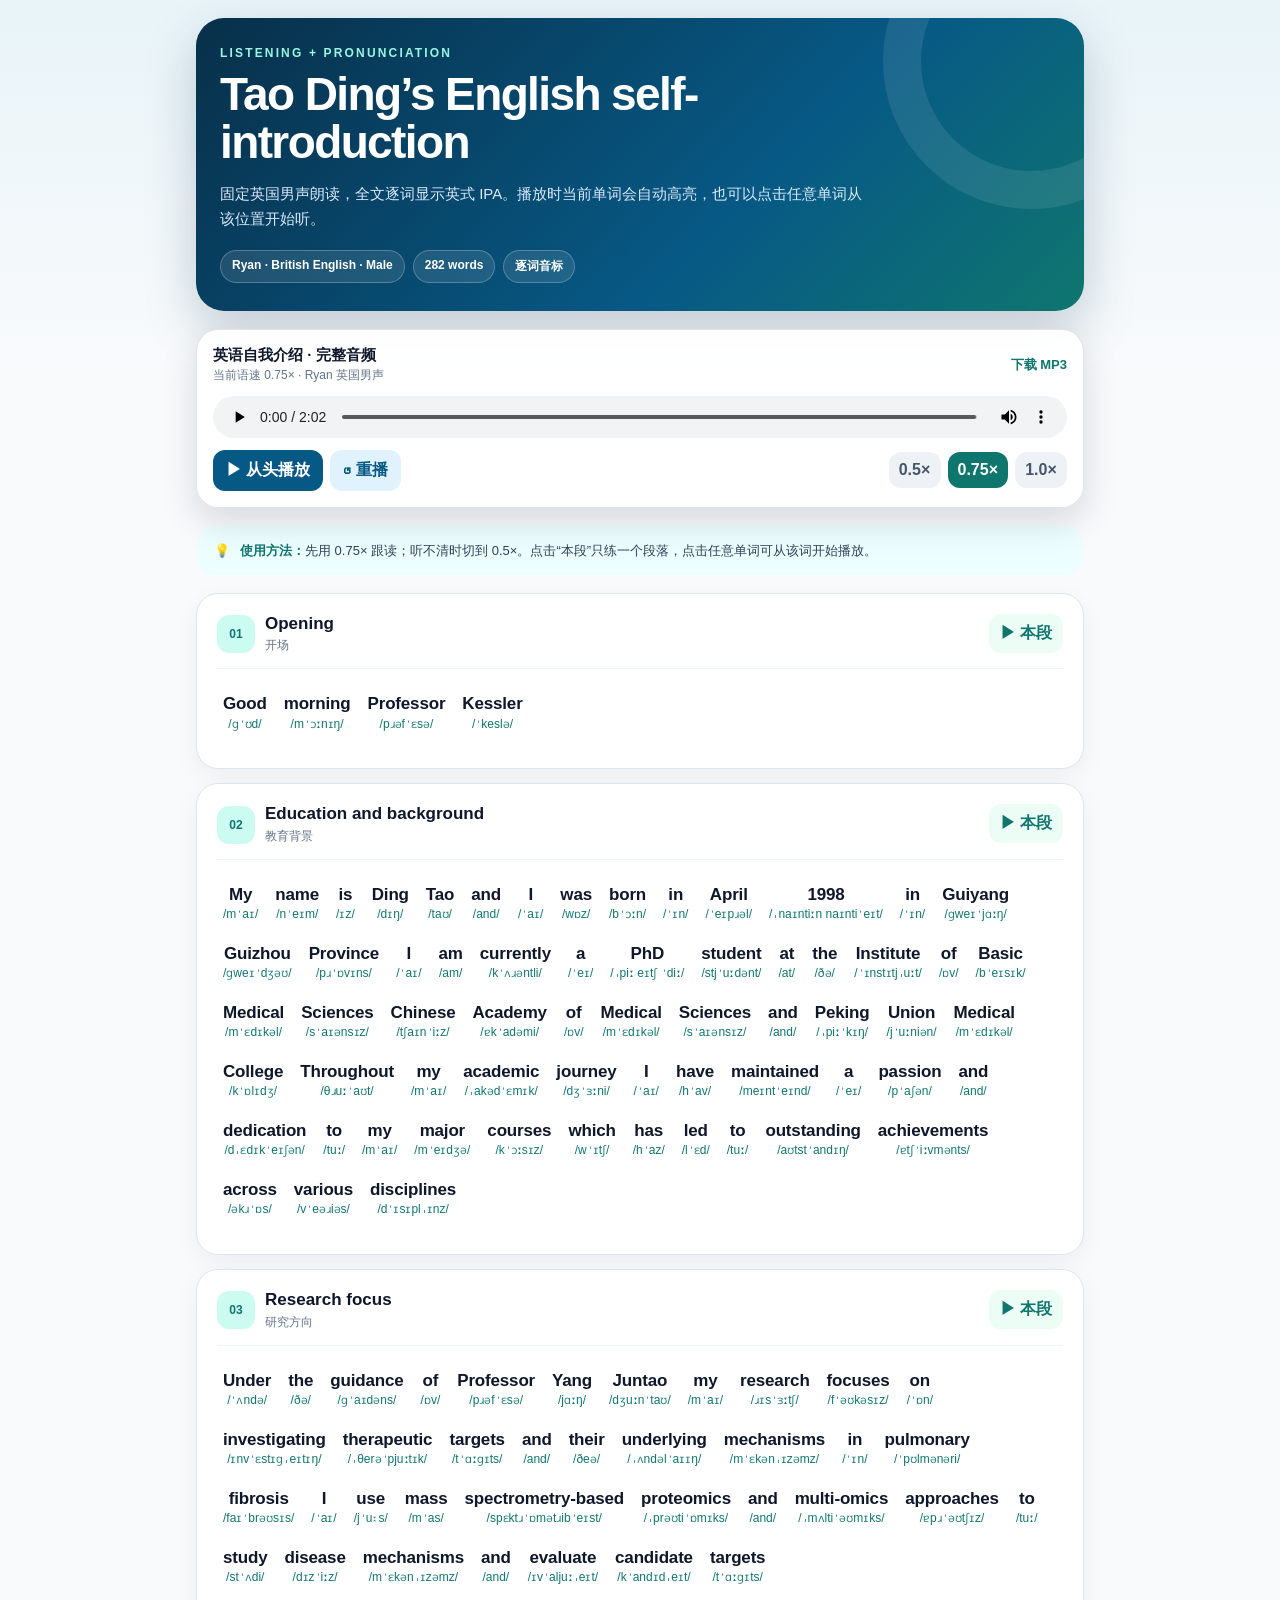
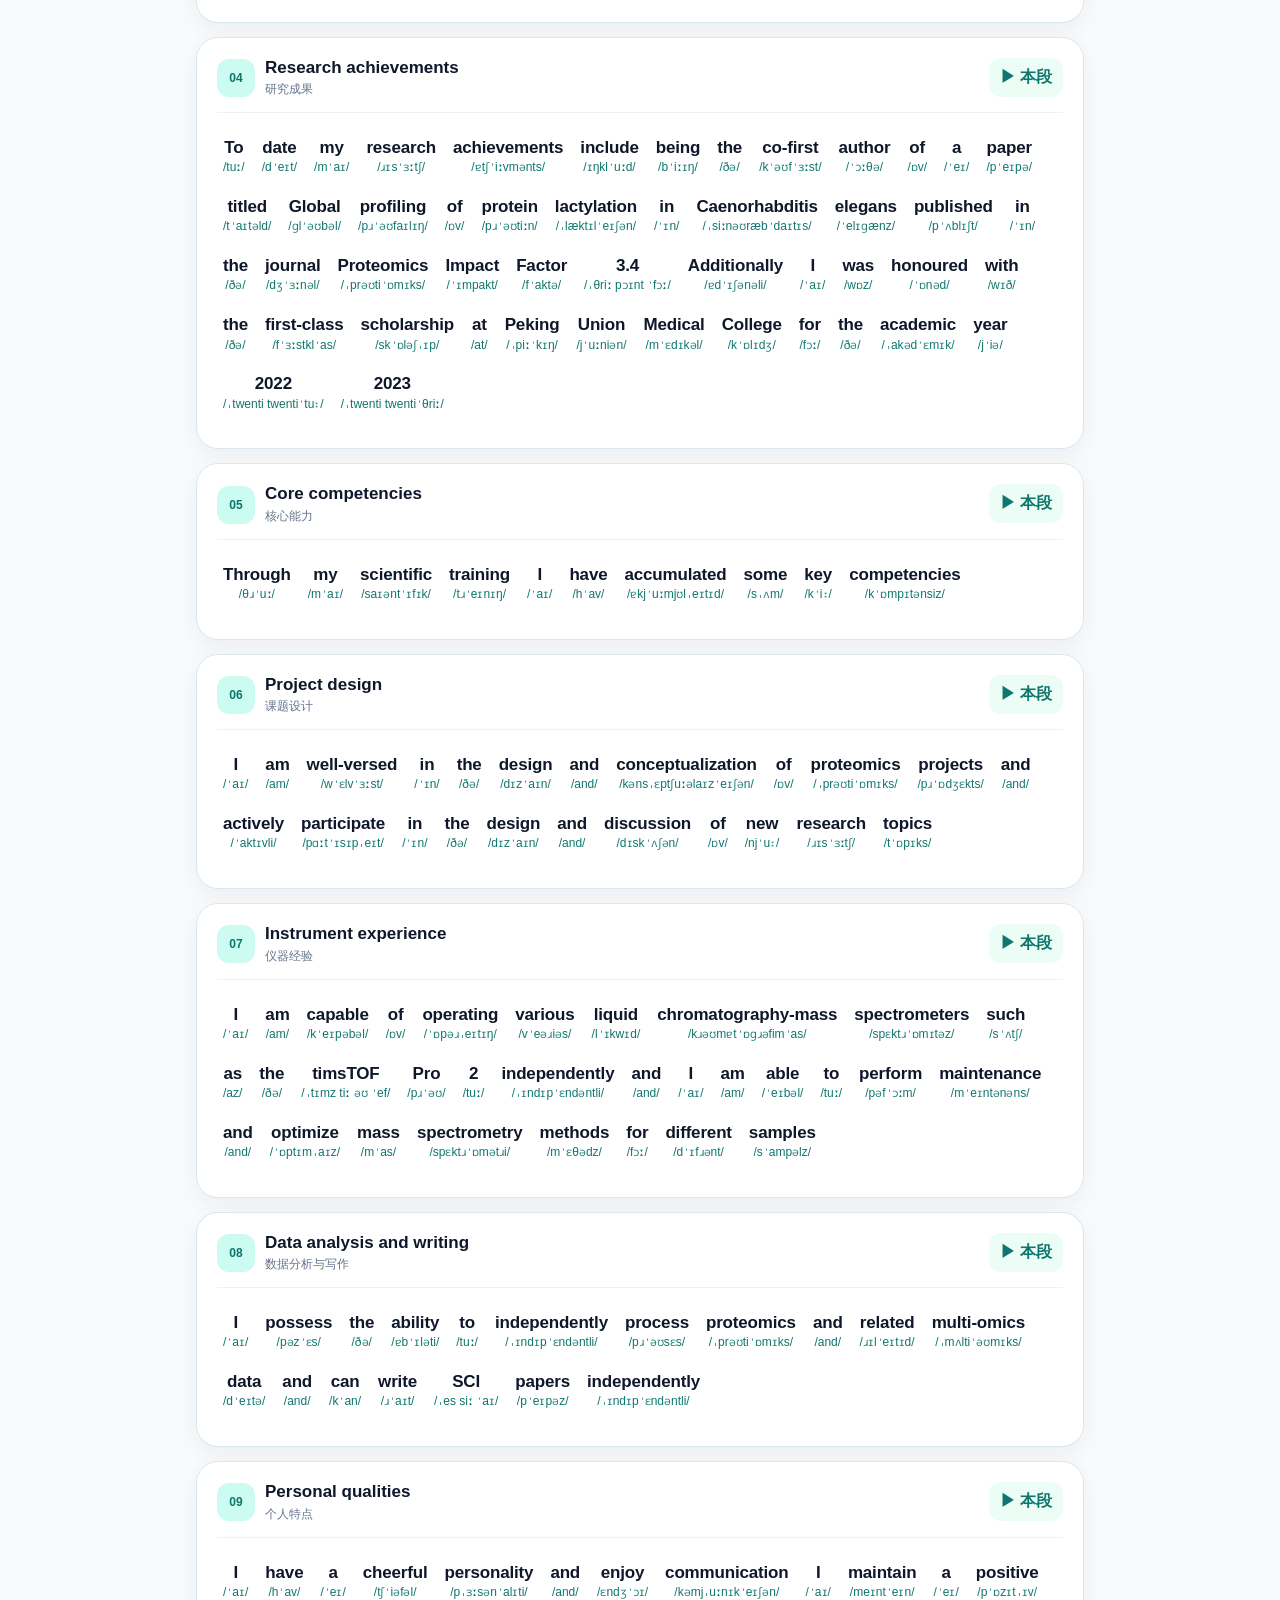
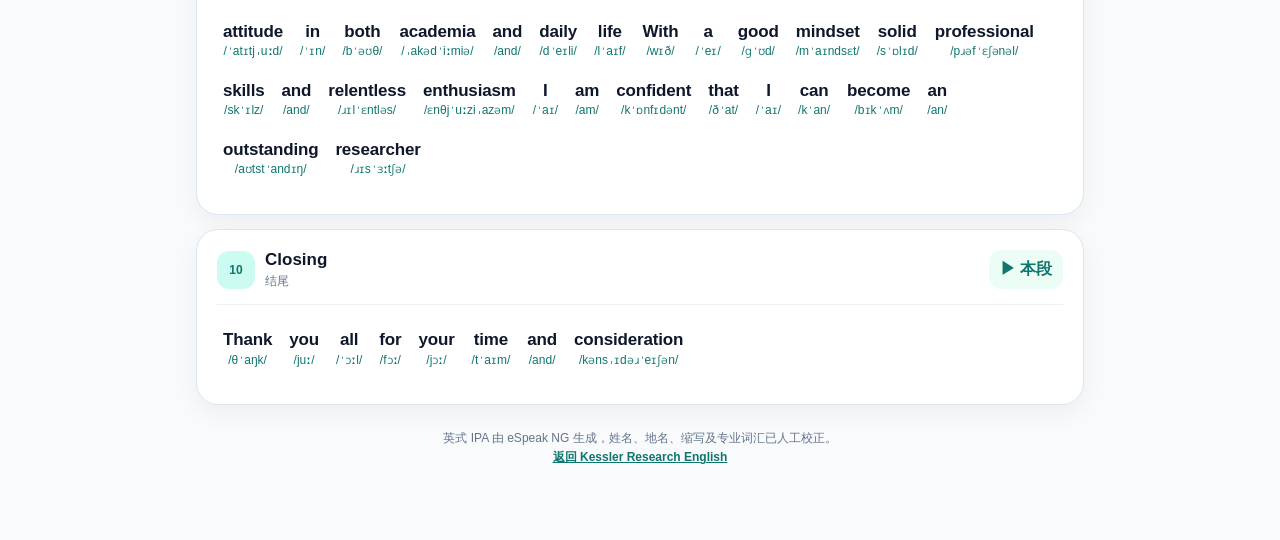
==== commit 1e4da444: "Update research focus to pulmonary fibrosis targets" ====
--- a/app/self-introduction/index.html
+++ b/app/self-introduction/index.html
@@ -79,7 +79,7 @@
       <p class="eyebrow">Listening + Pronunciation</p>
       <h1>Tao Ding’s English self-introduction</h1>
       <p class="hero-copy">固定英国男声朗读，全文逐词显示英式 IPA。播放时当前单词会自动高亮，也可以点击任意单词从该位置开始听。</p>
-      <div class="badges"><span class="badge">Ryan · British English · Male</span><span class="badge">289 words</span><span class="badge">逐词音标</span></div>
+      <div class="badges"><span class="badge">Ryan · British English · Male</span><span class="badge">282 words</span><span class="badge">逐词音标</span></div>
     </section>
 
     <section class="player" aria-label="音频播放器">
@@ -112,65 +112,65 @@
   <header class="paragraph-header">
     <div><span class="paragraph-number">03</span>
       <h2>Research focus</h2><p>研究方向</p></div>
-    <button class="play-paragraph" type="button" data-start="28.087" data-end="48.55" aria-label="播放本段">▶ 本段</button>
-  </header>
-  <p class="annotated-text"><button class="word-unit" type="button" data-word-index="67" data-start="28.087" data-end="28.375" aria-label="Under, ˈʌndə"><span class="word-text">Under</span><span class="word-ipa">/ˈʌndə/</span></button> <button class="word-unit" type="button" data-word-index="68" data-start="28.375" data-end="28.475" aria-label="the, ðə"><span class="word-text">the</span><span class="word-ipa">/ðə/</span></button> <button class="word-unit" type="button" data-word-index="69" data-start="28.475" data-end="29.038" aria-label="meticulous, mɛtˈɪkjʊləs"><span class="word-text">meticulous</span><span class="word-ipa">/mɛtˈɪkjʊləs/</span></button> <button class="word-unit" type="button" data-word-index="70" data-start="29.038" data-end="29.475" aria-label="guidance, ɡˈaɪdəns"><span class="word-text">guidance</span><span class="word-ipa">/ɡˈaɪdəns/</span></button> <button class="word-unit" type="button" data-word-index="71" data-start="29.475" data-end="29.575" aria-label="of, ɒv"><span class="word-text">of</span><span class="word-ipa">/ɒv/</span></button> <button class="word-unit" type="button" data-word-index="72" data-start="29.575" data-end="30.025" aria-label="Professor, pɹəfˈɛsə"><span class="word-text">Professor</span><span class="word-ipa">/pɹəfˈɛsə/</span></button> <button class="word-unit" type="button" data-word-index="73" data-start="30.025" data-end="30.35" aria-label="Yang, jɑːŋ"><span class="word-text">Yang</span><span class="word-ipa">/jɑːŋ/</span></button> <button class="word-unit" type="button" data-word-index="74" data-start="30.35" data-end="31.188" aria-label="Juntao, dʒuːnˈtaʊ"><span class="word-text">Juntao</span><span class="word-ipa">/dʒuːnˈtaʊ/</span></button>, <button class="word-unit" type="button" data-word-index="75" data-start="31.188" data-end="31.288" aria-label="I, ˈaɪ"><span class="word-text">I</span><span class="word-ipa">/ˈaɪ/</span></button> <button class="word-unit" type="button" data-word-index="76" data-start="31.288" data-end="31.438" aria-label="have, hˈav"><span class="word-text">have</span><span class="word-ipa">/hˈav/</span></button> <button class="word-unit" type="button" data-word-index="77" data-start="31.438" data-end="31.587" aria-label="been, bˌiːn"><span class="word-text">been</span><span class="word-ipa">/bˌiːn/</span></button> <button class="word-unit" type="button" data-word-index="78" data-start="31.587" data-end="32.075" aria-label="engaged, ɛŋɡˈeɪdʒd"><span class="word-text">engaged</span><span class="word-ipa">/ɛŋɡˈeɪdʒd/</span></button> <button class="word-unit" type="button" data-word-index="79" data-start="32.075" data-end="32.15" aria-label="in, ˈɪn"><span class="word-text">in</span><span class="word-ipa">/ˈɪn/</span></button> <button class="word-unit" type="button" data-word-index="80" data-start="32.15" data-end="32.25" aria-label="the, ðə"><span class="word-text">the</span><span class="word-ipa">/ðə/</span></button> <button class="word-unit" type="button" data-word-index="81" data-start="32.25" data-end="32.862" aria-label="application, ˌaplɪkˈeɪʃən"><span class="word-text">application</span><span class="word-ipa">/ˌaplɪkˈeɪʃən/</span></button> <button class="word-unit" type="button" data-word-index="82" data-start="32.862" data-end="32.95" aria-label="of, ɒv"><span class="word-text">of</span><span class="word-ipa">/ɒv/</span></button> <button class="word-unit" type="button" data-word-index="83" data-start="32.95" data-end="33.35" aria-label="liquid, lˈɪkwɪd"><span class="word-text">liquid</span><span class="word-ipa">/lˈɪkwɪd/</span></button> <button class="word-unit" type="button" data-word-index="84" data-start="33.35" data-end="34.325" aria-label="chromatography-mass, kɹəʊmɐtˈɒɡɹəfimˈas"><span class="word-text">chromatography-mass</span><span class="word-ipa">/kɹəʊmɐtˈɒɡɹəfimˈas/</span></button> <button class="word-unit" type="button" data-word-index="85" data-start="34.325" data-end="35.275" aria-label="spectrometry, spɛktɹˈɒmətɹi"><span class="word-text">spectrometry</span><span class="word-ipa">/spɛktɹˈɒmətɹi/</span></button> (<button class="word-unit" type="button" data-word-index="86" data-start="35.275" data-end="36.212" aria-label="LC-MS, ˌel siː ˌem ˈes"><span class="word-text">LC-MS</span><span class="word-ipa">/ˌel siː ˌem ˈes/</span></button>) <button class="word-unit" type="button" data-word-index="87" data-start="36.212" data-end="36.812" aria-label="technology, tɛknˈɒlədʒi"><span class="word-text">technology</span><span class="word-ipa">/tɛknˈɒlədʒi/</span></button> <button class="word-unit" type="button" data-word-index="88" data-start="36.812" data-end="36.962" aria-label="in, ˈɪn"><span class="word-text">in</span><span class="word-ipa">/ˈɪn/</span></button> <button class="word-unit" type="button" data-word-index="89" data-start="36.962" data-end="38.7" aria-label="proteomics, ˌprəʊtiˈɒmɪks"><span class="word-text">proteomics</span><span class="word-ipa">/ˌprəʊtiˈɒmɪks/</span></button>. <button class="word-unit" type="button" data-word-index="90" data-start="38.7" data-end="38.962" aria-label="My, mˈaɪ"><span class="word-text">My</span><span class="word-ipa">/mˈaɪ/</span></button> <button class="word-unit" type="button" data-word-index="91" data-start="38.962" data-end="39.388" aria-label="focus, fˈəʊkəs"><span class="word-text">focus</span><span class="word-ipa">/fˈəʊkəs/</span></button> <button class="word-unit" type="button" data-word-index="92" data-start="39.388" data-end="39.538" aria-label="has, hˈaz"><span class="word-text">has</span><span class="word-ipa">/hˈaz/</span></button> <button class="word-unit" type="button" data-word-index="93" data-start="39.538" data-end="39.712" aria-label="been, bˌiːn"><span class="word-text">been</span><span class="word-ipa">/bˌiːn/</span></button> <button class="word-unit" type="button" data-word-index="94" data-start="39.712" data-end="39.85" aria-label="on, ˈɒn"><span class="word-text">on</span><span class="word-ipa">/ˈɒn/</span></button> <button class="word-unit" type="button" data-word-index="95" data-start="39.85" data-end="40.575" aria-label="experimental, ɛkspˌɛɹɪmˈɛntəl"><span class="word-text">experimental</span><span class="word-ipa">/ɛkspˌɛɹɪmˈɛntəl/</span></button> <button class="word-unit" type="button" data-word-index="96" data-start="40.575" data-end="41.2" aria-label="design, dɪzˈaɪn"><span class="word-text">design</span><span class="word-ipa">/dɪzˈaɪn/</span></button>, <button class="word-unit" type="button" data-word-index="97" data-start="41.2" data-end="41.7" aria-label="detection, dɪtˈɛkʃən"><span class="word-text">detection</span><span class="word-ipa">/dɪtˈɛkʃən/</span></button> <button class="word-unit" type="button" data-word-index="98" data-start="41.7" data-end="42.525" aria-label="analysis, ɐnˈaləsˌɪs"><span class="word-text">analysis</span><span class="word-ipa">/ɐnˈaləsˌɪs/</span></button>, <button class="word-unit" type="button" data-word-index="99" data-start="42.525" data-end="42.638" aria-label="and, and"><span class="word-text">and</span><span class="word-ipa">/and/</span></button> <button class="word-unit" type="button" data-word-index="100" data-start="42.638" data-end="43.438" aria-label="translational, tɹanslˈeɪʃənəl"><span class="word-text">translational</span><span class="word-ipa">/tɹanslˈeɪʃənəl/</span></button> <button class="word-unit" type="button" data-word-index="101" data-start="43.438" data-end="44.212" aria-label="research, ɹɪsˈɜːtʃ"><span class="word-text">research</span><span class="word-ipa">/ɹɪsˈɜːtʃ/</span></button>, <button class="word-unit" type="button" data-word-index="102" data-start="44.212" data-end="44.35" aria-label="with, wɪð"><span class="word-text">with</span><span class="word-ipa">/wɪð/</span></button> <button class="word-unit" type="button" data-word-index="103" data-start="44.35" data-end="44.4" aria-label="a, ˈeɪ"><span class="word-text">a</span><span class="word-ipa">/ˈeɪ/</span></button> <button class="word-unit" type="button" data-word-index="104" data-start="44.4" data-end="44.9" aria-label="commitment, kəmˈɪtmənt"><span class="word-text">commitment</span><span class="word-ipa">/kəmˈɪtmənt/</span></button> <button class="word-unit" type="button" data-word-index="105" data-start="44.9" data-end="45.0" aria-label="to, tuː"><span class="word-text">to</span><span class="word-ipa">/tuː/</span></button> <button class="word-unit" type="button" data-word-index="106" data-start="45.0" data-end="45.562" aria-label="exploring, ɛksplˈɔːɹɪŋ"><span class="word-text">exploring</span><span class="word-ipa">/ɛksplˈɔːɹɪŋ/</span></button> <button class="word-unit" type="button" data-word-index="107" data-start="45.562" data-end="45.962" aria-label="disease, dɪzˈiːz"><span class="word-text">disease</span><span class="word-ipa">/dɪzˈiːz/</span></button> <button class="word-unit" type="button" data-word-index="108" data-start="45.962" data-end="46.625" aria-label="mechanisms, mˈɛkənˌɪzəmz"><span class="word-text">mechanisms</span><span class="word-ipa">/mˈɛkənˌɪzəmz/</span></button> <button class="word-unit" type="button" data-word-index="109" data-start="46.625" data-end="46.737" aria-label="and, and"><span class="word-text">and</span><span class="word-ipa">/and/</span></button> <button class="word-unit" type="button" data-word-index="110" data-start="46.737" data-end="48.55" aria-label="biomarkers, bˌaɪəʊmˈɑːkəz"><span class="word-text">biomarkers</span><span class="word-ipa">/bˌaɪəʊmˈɑːkəz/</span></button>.</p>
+    <button class="play-paragraph" type="button" data-start="28.087" data-end="45.275" aria-label="播放本段">▶ 本段</button>
+  </header>
+  <p class="annotated-text"><button class="word-unit" type="button" data-word-index="67" data-start="28.087" data-end="28.375" aria-label="Under, ˈʌndə"><span class="word-text">Under</span><span class="word-ipa">/ˈʌndə/</span></button> <button class="word-unit" type="button" data-word-index="68" data-start="28.375" data-end="28.488" aria-label="the, ðə"><span class="word-text">the</span><span class="word-ipa">/ðə/</span></button> <button class="word-unit" type="button" data-word-index="69" data-start="28.488" data-end="28.95" aria-label="guidance, ɡˈaɪdəns"><span class="word-text">guidance</span><span class="word-ipa">/ɡˈaɪdəns/</span></button> <button class="word-unit" type="button" data-word-index="70" data-start="28.95" data-end="29.05" aria-label="of, ɒv"><span class="word-text">of</span><span class="word-ipa">/ɒv/</span></button> <button class="word-unit" type="button" data-word-index="71" data-start="29.05" data-end="29.5" aria-label="Professor, pɹəfˈɛsə"><span class="word-text">Professor</span><span class="word-ipa">/pɹəfˈɛsə/</span></button> <button class="word-unit" type="button" data-word-index="72" data-start="29.5" data-end="29.8" aria-label="Yang, jɑːŋ"><span class="word-text">Yang</span><span class="word-ipa">/jɑːŋ/</span></button> <button class="word-unit" type="button" data-word-index="73" data-start="29.8" data-end="30.587" aria-label="Juntao, dʒuːnˈtaʊ"><span class="word-text">Juntao</span><span class="word-ipa">/dʒuːnˈtaʊ/</span></button>, <button class="word-unit" type="button" data-word-index="74" data-start="30.587" data-end="30.75" aria-label="my, mˈaɪ"><span class="word-text">my</span><span class="word-ipa">/mˈaɪ/</span></button> <button class="word-unit" type="button" data-word-index="75" data-start="30.75" data-end="31.3" aria-label="research, ɹɪsˈɜːtʃ"><span class="word-text">research</span><span class="word-ipa">/ɹɪsˈɜːtʃ/</span></button> <button class="word-unit" type="button" data-word-index="76" data-start="31.3" data-end="31.837" aria-label="focuses, fˈəʊkəsɪz"><span class="word-text">focuses</span><span class="word-ipa">/fˈəʊkəsɪz/</span></button> <button class="word-unit" type="button" data-word-index="77" data-start="31.837" data-end="31.95" aria-label="on, ˈɒn"><span class="word-text">on</span><span class="word-ipa">/ˈɒn/</span></button> <button class="word-unit" type="button" data-word-index="78" data-start="31.95" data-end="32.7" aria-label="investigating, ɪnvˈɛstɪɡˌeɪtɪŋ"><span class="word-text">investigating</span><span class="word-ipa">/ɪnvˈɛstɪɡˌeɪtɪŋ/</span></button> <button class="word-unit" type="button" data-word-index="79" data-start="32.7" data-end="33.337" aria-label="therapeutic, ˌθerəˈpjuːtɪk"><span class="word-text">therapeutic</span><span class="word-ipa">/ˌθerəˈpjuːtɪk/</span></button> <button class="word-unit" type="button" data-word-index="80" data-start="33.337" data-end="33.788" aria-label="targets, tˈɑːɡɪts"><span class="word-text">targets</span><span class="word-ipa">/tˈɑːɡɪts/</span></button> <button class="word-unit" type="button" data-word-index="81" data-start="33.788" data-end="33.913" aria-label="and, and"><span class="word-text">and</span><span class="word-ipa">/and/</span></button> <button class="word-unit" type="button" data-word-index="82" data-start="33.913" data-end="34.013" aria-label="their, ðeə"><span class="word-text">their</span><span class="word-ipa">/ðeə/</span></button> <button class="word-unit" type="button" data-word-index="83" data-start="34.013" data-end="34.587" aria-label="underlying, ˌʌndəlˈaɪɪŋ"><span class="word-text">underlying</span><span class="word-ipa">/ˌʌndəlˈaɪɪŋ/</span></button> <button class="word-unit" type="button" data-word-index="84" data-start="34.587" data-end="35.212" aria-label="mechanisms, mˈɛkənˌɪzəmz"><span class="word-text">mechanisms</span><span class="word-ipa">/mˈɛkənˌɪzəmz/</span></button> <button class="word-unit" type="button" data-word-index="85" data-start="35.212" data-end="35.337" aria-label="in, ˈɪn"><span class="word-text">in</span><span class="word-ipa">/ˈɪn/</span></button> <button class="word-unit" type="button" data-word-index="86" data-start="35.337" data-end="35.85" aria-label="pulmonary, ˈpʊlmənəri"><span class="word-text">pulmonary</span><span class="word-ipa">/ˈpʊlmənəri/</span></button> <button class="word-unit" type="button" data-word-index="87" data-start="35.85" data-end="37.55" aria-label="fibrosis, faɪˈbrəʊsɪs"><span class="word-text">fibrosis</span><span class="word-ipa">/faɪˈbrəʊsɪs/</span></button>. <button class="word-unit" type="button" data-word-index="88" data-start="37.55" data-end="37.7" aria-label="I, ˈaɪ"><span class="word-text">I</span><span class="word-ipa">/ˈaɪ/</span></button> <button class="word-unit" type="button" data-word-index="89" data-start="37.7" data-end="38.0" aria-label="use, jˈuːs"><span class="word-text">use</span><span class="word-ipa">/jˈuːs/</span></button> <button class="word-unit" type="button" data-word-index="90" data-start="38.0" data-end="38.288" aria-label="mass, mˈas"><span class="word-text">mass</span><span class="word-ipa">/mˈas/</span></button> <button class="word-unit" type="button" data-word-index="91" data-start="38.288" data-end="39.237" aria-label="spectrometry-based, spɛktɹˈɒmətɹibˈeɪst"><span class="word-text">spectrometry-based</span><span class="word-ipa">/spɛktɹˈɒmətɹibˈeɪst/</span></button> <button class="word-unit" type="button" data-word-index="92" data-start="39.237" data-end="39.938" aria-label="proteomics, ˌprəʊtiˈɒmɪks"><span class="word-text">proteomics</span><span class="word-ipa">/ˌprəʊtiˈɒmɪks/</span></button> <button class="word-unit" type="button" data-word-index="93" data-start="39.938" data-end="40.075" aria-label="and, and"><span class="word-text">and</span><span class="word-ipa">/and/</span></button> <button class="word-unit" type="button" data-word-index="94" data-start="40.075" data-end="40.725" aria-label="multi-omics, ˌmʌltiˈəʊmɪks"><span class="word-text">multi-omics</span><span class="word-ipa">/ˌmʌltiˈəʊmɪks/</span></button> <button class="word-unit" type="button" data-word-index="95" data-start="40.725" data-end="41.225" aria-label="approaches, ɐpɹˈəʊtʃɪz"><span class="word-text">approaches</span><span class="word-ipa">/ɐpɹˈəʊtʃɪz/</span></button> <button class="word-unit" type="button" data-word-index="96" data-start="41.225" data-end="41.325" aria-label="to, tuː"><span class="word-text">to</span><span class="word-ipa">/tuː/</span></button> <button class="word-unit" type="button" data-word-index="97" data-start="41.325" data-end="41.663" aria-label="study, stˈʌdi"><span class="word-text">study</span><span class="word-ipa">/stˈʌdi/</span></button> <button class="word-unit" type="button" data-word-index="98" data-start="41.663" data-end="42.05" aria-label="disease, dɪzˈiːz"><span class="word-text">disease</span><span class="word-ipa">/dɪzˈiːz/</span></button> <button class="word-unit" type="button" data-word-index="99" data-start="42.05" data-end="42.688" aria-label="mechanisms, mˈɛkənˌɪzəmz"><span class="word-text">mechanisms</span><span class="word-ipa">/mˈɛkənˌɪzəmz/</span></button> <button class="word-unit" type="button" data-word-index="100" data-start="42.688" data-end="42.8" aria-label="and, and"><span class="word-text">and</span><span class="word-ipa">/and/</span></button> <button class="word-unit" type="button" data-word-index="101" data-start="42.8" data-end="43.312" aria-label="evaluate, ɪvˈaljuːˌeɪt"><span class="word-text">evaluate</span><span class="word-ipa">/ɪvˈaljuːˌeɪt/</span></button> <button class="word-unit" type="button" data-word-index="102" data-start="43.312" data-end="43.788" aria-label="candidate, kˈandɪdˌeɪt"><span class="word-text">candidate</span><span class="word-ipa">/kˈandɪdˌeɪt/</span></button> <button class="word-unit" type="button" data-word-index="103" data-start="43.788" data-end="45.275" aria-label="targets, tˈɑːɡɪts"><span class="word-text">targets</span><span class="word-ipa">/tˈɑːɡɪts/</span></button>.</p>
 </article>
 <article class="paragraph-card" data-paragraph="3">
   <header class="paragraph-header">
     <div><span class="paragraph-number">04</span>
       <h2>Research achievements</h2><p>研究成果</p></div>
-    <button class="play-paragraph" type="button" data-start="48.55" data-end="70.487" aria-label="播放本段">▶ 本段</button>
-  </header>
-  <p class="annotated-text"><button class="word-unit" type="button" data-word-index="111" data-start="48.55" data-end="48.712" aria-label="To, tuː"><span class="word-text">To</span><span class="word-ipa">/tuː/</span></button> <button class="word-unit" type="button" data-word-index="112" data-start="48.712" data-end="49.188" aria-label="date, dˈeɪt"><span class="word-text">date</span><span class="word-ipa">/dˈeɪt/</span></button>, <button class="word-unit" type="button" data-word-index="113" data-start="49.188" data-end="49.362" aria-label="my, mˈaɪ"><span class="word-text">my</span><span class="word-ipa">/mˈaɪ/</span></button> <button class="word-unit" type="button" data-word-index="114" data-start="49.362" data-end="49.9" aria-label="research, ɹɪsˈɜːtʃ"><span class="word-text">research</span><span class="word-ipa">/ɹɪsˈɜːtʃ/</span></button> <button class="word-unit" type="button" data-word-index="115" data-start="49.9" data-end="50.462" aria-label="achievements, ɐtʃˈiːvmənts"><span class="word-text">achievements</span><span class="word-ipa">/ɐtʃˈiːvmənts/</span></button> <button class="word-unit" type="button" data-word-index="116" data-start="50.462" data-end="50.888" aria-label="include, ɪŋklˈuːd"><span class="word-text">include</span><span class="word-ipa">/ɪŋklˈuːd/</span></button> <button class="word-unit" type="button" data-word-index="117" data-start="50.888" data-end="51.125" aria-label="being, bˈiːɪŋ"><span class="word-text">being</span><span class="word-ipa">/bˈiːɪŋ/</span></button> <button class="word-unit" type="button" data-word-index="118" data-start="51.125" data-end="51.212" aria-label="the, ðə"><span class="word-text">the</span><span class="word-ipa">/ðə/</span></button> <button class="word-unit" type="button" data-word-index="119" data-start="51.212" data-end="51.8" aria-label="co-first, kˈəʊfˈɜːst"><span class="word-text">co-first</span><span class="word-ipa">/kˈəʊfˈɜːst/</span></button> <button class="word-unit" type="button" data-word-index="120" data-start="51.8" data-end="52.175" aria-label="author, ˈɔːθə"><span class="word-text">author</span><span class="word-ipa">/ˈɔːθə/</span></button> <button class="word-unit" type="button" data-word-index="121" data-start="52.175" data-end="52.3" aria-label="of, ɒv"><span class="word-text">of</span><span class="word-ipa">/ɒv/</span></button> <button class="word-unit" type="button" data-word-index="122" data-start="52.3" data-end="52.388" aria-label="a, ˈeɪ"><span class="word-text">a</span><span class="word-ipa">/ˈeɪ/</span></button> <button class="word-unit" type="button" data-word-index="123" data-start="52.388" data-end="52.725" aria-label="paper, pˈeɪpə"><span class="word-text">paper</span><span class="word-ipa">/pˈeɪpə/</span></button> <button class="word-unit" type="button" data-word-index="124" data-start="52.725" data-end="53.225" aria-label="titled, tˈaɪtəld"><span class="word-text">titled</span><span class="word-ipa">/tˈaɪtəld/</span></button> &quot;<button class="word-unit" type="button" data-word-index="125" data-start="53.225" data-end="53.663" aria-label="Global, ɡlˈəʊbəl"><span class="word-text">Global</span><span class="word-ipa">/ɡlˈəʊbəl/</span></button> <button class="word-unit" type="button" data-word-index="126" data-start="53.663" data-end="54.25" aria-label="profiling, pɹˈəʊfaɪlɪŋ"><span class="word-text">profiling</span><span class="word-ipa">/pɹˈəʊfaɪlɪŋ/</span></button> <button class="word-unit" type="button" data-word-index="127" data-start="54.25" data-end="54.362" aria-label="of, ɒv"><span class="word-text">of</span><span class="word-ipa">/ɒv/</span></button> <button class="word-unit" type="button" data-word-index="128" data-start="54.362" data-end="54.825" aria-label="protein, pɹˈəʊtiːn"><span class="word-text">protein</span><span class="word-ipa">/pɹˈəʊtiːn/</span></button> <button class="word-unit" type="button" data-word-index="129" data-start="54.825" data-end="55.462" aria-label="lactylation, ˌlæktɪlˈeɪʃən"><span class="word-text">lactylation</span><span class="word-ipa">/ˌlæktɪlˈeɪʃən/</span></button> <button class="word-unit" type="button" data-word-index="130" data-start="55.462" data-end="55.612" aria-label="in, ˈɪn"><span class="word-text">in</span><span class="word-ipa">/ˈɪn/</span></button> <button class="word-unit" type="button" data-word-index="131" data-start="55.612" data-end="56.525" aria-label="Caenorhabditis, ˌsiːnəʊræbˈdaɪtɪs"><span class="word-text">Caenorhabditis</span><span class="word-ipa">/ˌsiːnəʊræbˈdaɪtɪs/</span></button> <button class="word-unit" type="button" data-word-index="132" data-start="56.525" data-end="57.263" aria-label="elegans, ˈelɪɡænz"><span class="word-text">elegans</span><span class="word-ipa">/ˈelɪɡænz/</span></button>,&quot; <button class="word-unit" type="button" data-word-index="133" data-start="57.263" data-end="57.663" aria-label="published, pˈʌblɪʃt"><span class="word-text">published</span><span class="word-ipa">/pˈʌblɪʃt/</span></button> <button class="word-unit" type="button" data-word-index="134" data-start="57.663" data-end="57.75" aria-label="in, ˈɪn"><span class="word-text">in</span><span class="word-ipa">/ˈɪn/</span></button> <button class="word-unit" type="button" data-word-index="135" data-start="57.75" data-end="57.85" aria-label="the, ðə"><span class="word-text">the</span><span class="word-ipa">/ðə/</span></button> <button class="word-unit" type="button" data-word-index="136" data-start="57.85" data-end="58.212" aria-label="journal, dʒˈɜːnəl"><span class="word-text">journal</span><span class="word-ipa">/dʒˈɜːnəl/</span></button> <button class="word-unit" type="button" data-word-index="137" data-start="58.212" data-end="59.138" aria-label="Proteomics, ˌprəʊtiˈɒmɪks"><span class="word-text">Proteomics</span><span class="word-ipa">/ˌprəʊtiˈɒmɪks/</span></button> (<button class="word-unit" type="button" data-word-index="138" data-start="59.138" data-end="59.55" aria-label="Impact, ˈɪmpakt"><span class="word-text">Impact</span><span class="word-ipa">/ˈɪmpakt/</span></button> <button class="word-unit" type="button" data-word-index="139" data-start="59.55" data-end="60.237" aria-label="Factor, fˈaktə"><span class="word-text">Factor</span><span class="word-ipa">/fˈaktə/</span></button>: <button class="word-unit" type="button" data-word-index="140" data-start="60.237" data-end="62.087" aria-label="3.4, ˌθriː pɔɪnt ˈfɔː"><span class="word-text">3.4</span><span class="word-ipa">/ˌθriː pɔɪnt ˈfɔː/</span></button>). <button class="word-unit" type="button" data-word-index="141" data-start="62.087" data-end="62.9" aria-label="Additionally, ɐdˈɪʃənəli"><span class="word-text">Additionally</span><span class="word-ipa">/ɐdˈɪʃənəli/</span></button>, <button class="word-unit" type="button" data-word-index="142" data-start="62.9" data-end="62.987" aria-label="I, ˈaɪ"><span class="word-text">I</span><span class="word-ipa">/ˈaɪ/</span></button> <button class="word-unit" type="button" data-word-index="143" data-start="62.987" data-end="63.163" aria-label="was, wɒz"><span class="word-text">was</span><span class="word-ipa">/wɒz/</span></button> <button class="word-unit" type="button" data-word-index="144" data-start="63.163" data-end="63.438" aria-label="honoured, ˈɒnəd"><span class="word-text">honoured</span><span class="word-ipa">/ˈɒnəd/</span></button> <button class="word-unit" type="button" data-word-index="145" data-start="63.438" data-end="63.575" aria-label="with, wɪð"><span class="word-text">with</span><span class="word-ipa">/wɪð/</span></button> <button class="word-unit" type="button" data-word-index="146" data-start="63.575" data-end="63.663" aria-label="the, ðə"><span class="word-text">the</span><span class="word-ipa">/ðə/</span></button> <button class="word-unit" type="button" data-word-index="147" data-start="63.663" data-end="64.287" aria-label="first-class, fˈɜːstklˈas"><span class="word-text">first-class</span><span class="word-ipa">/fˈɜːstklˈas/</span></button> <button class="word-unit" type="button" data-word-index="148" data-start="64.287" data-end="64.812" aria-label="scholarship, skˈɒləʃˌɪp"><span class="word-text">scholarship</span><span class="word-ipa">/skˈɒləʃˌɪp/</span></button> <button class="word-unit" type="button" data-word-index="149" data-start="64.812" data-end="64.912" aria-label="at, at"><span class="word-text">at</span><span class="word-ipa">/at/</span></button> <button class="word-unit" type="button" data-word-index="150" data-start="64.912" data-end="65.25" aria-label="Peking, ˌpiːˈkɪŋ"><span class="word-text">Peking</span><span class="word-ipa">/ˌpiːˈkɪŋ/</span></button> <button class="word-unit" type="button" data-word-index="151" data-start="65.25" data-end="65.588" aria-label="Union, jˈuːniən"><span class="word-text">Union</span><span class="word-ipa">/jˈuːniən/</span></button> <button class="word-unit" type="button" data-word-index="152" data-start="65.588" data-end="65.975" aria-label="Medical, mˈɛdɪkəl"><span class="word-text">Medical</span><span class="word-ipa">/mˈɛdɪkəl/</span></button> <button class="word-unit" type="button" data-word-index="153" data-start="65.975" data-end="66.338" aria-label="College, kˈɒlɪdʒ"><span class="word-text">College</span><span class="word-ipa">/kˈɒlɪdʒ/</span></button> <button class="word-unit" type="button" data-word-index="154" data-start="66.338" data-end="66.425" aria-label="for, fɔː"><span class="word-text">for</span><span class="word-ipa">/fɔː/</span></button> <button class="word-unit" type="button" data-word-index="155" data-start="66.425" data-end="66.537" aria-label="the, ðə"><span class="word-text">the</span><span class="word-ipa">/ðə/</span></button> <button class="word-unit" type="button" data-word-index="156" data-start="66.537" data-end="67.088" aria-label="academic, ˌakədˈɛmɪk"><span class="word-text">academic</span><span class="word-ipa">/ˌakədˈɛmɪk/</span></button> <button class="word-unit" type="button" data-word-index="157" data-start="67.088" data-end="67.388" aria-label="year, jˈiə"><span class="word-text">year</span><span class="word-ipa">/jˈiə/</span></button> <button class="word-unit" type="button" data-word-index="158" data-start="67.388" data-end="68.506" aria-label="2022, ˌtwenti twentiˈtuː"><span class="word-text">2022</span><span class="word-ipa">/ˌtwenti twentiˈtuː/</span></button>-<button class="word-unit" type="button" data-word-index="159" data-start="68.506" data-end="70.487" aria-label="2023, ˌtwenti twentiˈθriː"><span class="word-text">2023</span><span class="word-ipa">/ˌtwenti twentiˈθriː/</span></button>.</p>
+    <button class="play-paragraph" type="button" data-start="45.275" data-end="67.213" aria-label="播放本段">▶ 本段</button>
+  </header>
+  <p class="annotated-text"><button class="word-unit" type="button" data-word-index="104" data-start="45.275" data-end="45.438" aria-label="To, tuː"><span class="word-text">To</span><span class="word-ipa">/tuː/</span></button> <button class="word-unit" type="button" data-word-index="105" data-start="45.438" data-end="45.913" aria-label="date, dˈeɪt"><span class="word-text">date</span><span class="word-ipa">/dˈeɪt/</span></button>, <button class="word-unit" type="button" data-word-index="106" data-start="45.913" data-end="46.087" aria-label="my, mˈaɪ"><span class="word-text">my</span><span class="word-ipa">/mˈaɪ/</span></button> <button class="word-unit" type="button" data-word-index="107" data-start="46.087" data-end="46.625" aria-label="research, ɹɪsˈɜːtʃ"><span class="word-text">research</span><span class="word-ipa">/ɹɪsˈɜːtʃ/</span></button> <button class="word-unit" type="button" data-word-index="108" data-start="46.625" data-end="47.188" aria-label="achievements, ɐtʃˈiːvmənts"><span class="word-text">achievements</span><span class="word-ipa">/ɐtʃˈiːvmənts/</span></button> <button class="word-unit" type="button" data-word-index="109" data-start="47.188" data-end="47.612" aria-label="include, ɪŋklˈuːd"><span class="word-text">include</span><span class="word-ipa">/ɪŋklˈuːd/</span></button> <button class="word-unit" type="button" data-word-index="110" data-start="47.612" data-end="47.85" aria-label="being, bˈiːɪŋ"><span class="word-text">being</span><span class="word-ipa">/bˈiːɪŋ/</span></button> <button class="word-unit" type="button" data-word-index="111" data-start="47.85" data-end="47.938" aria-label="the, ðə"><span class="word-text">the</span><span class="word-ipa">/ðə/</span></button> <button class="word-unit" type="button" data-word-index="112" data-start="47.938" data-end="48.525" aria-label="co-first, kˈəʊfˈɜːst"><span class="word-text">co-first</span><span class="word-ipa">/kˈəʊfˈɜːst/</span></button> <button class="word-unit" type="button" data-word-index="113" data-start="48.525" data-end="48.9" aria-label="author, ˈɔːθə"><span class="word-text">author</span><span class="word-ipa">/ˈɔːθə/</span></button> <button class="word-unit" type="button" data-word-index="114" data-start="48.9" data-end="49.025" aria-label="of, ɒv"><span class="word-text">of</span><span class="word-ipa">/ɒv/</span></button> <button class="word-unit" type="button" data-word-index="115" data-start="49.025" data-end="49.112" aria-label="a, ˈeɪ"><span class="word-text">a</span><span class="word-ipa">/ˈeɪ/</span></button> <button class="word-unit" type="button" data-word-index="116" data-start="49.112" data-end="49.45" aria-label="paper, pˈeɪpə"><span class="word-text">paper</span><span class="word-ipa">/pˈeɪpə/</span></button> <button class="word-unit" type="button" data-word-index="117" data-start="49.45" data-end="49.95" aria-label="titled, tˈaɪtəld"><span class="word-text">titled</span><span class="word-ipa">/tˈaɪtəld/</span></button> &quot;<button class="word-unit" type="button" data-word-index="118" data-start="49.95" data-end="50.388" aria-label="Global, ɡlˈəʊbəl"><span class="word-text">Global</span><span class="word-ipa">/ɡlˈəʊbəl/</span></button> <button class="word-unit" type="button" data-word-index="119" data-start="50.388" data-end="50.975" aria-label="profiling, pɹˈəʊfaɪlɪŋ"><span class="word-text">profiling</span><span class="word-ipa">/pɹˈəʊfaɪlɪŋ/</span></button> <button class="word-unit" type="button" data-word-index="120" data-start="50.975" data-end="51.087" aria-label="of, ɒv"><span class="word-text">of</span><span class="word-ipa">/ɒv/</span></button> <button class="word-unit" type="button" data-word-index="121" data-start="51.087" data-end="51.55" aria-label="protein, pɹˈəʊtiːn"><span class="word-text">protein</span><span class="word-ipa">/pɹˈəʊtiːn/</span></button> <button class="word-unit" type="button" data-word-index="122" data-start="51.55" data-end="52.188" aria-label="lactylation, ˌlæktɪlˈeɪʃən"><span class="word-text">lactylation</span><span class="word-ipa">/ˌlæktɪlˈeɪʃən/</span></button> <button class="word-unit" type="button" data-word-index="123" data-start="52.188" data-end="52.337" aria-label="in, ˈɪn"><span class="word-text">in</span><span class="word-ipa">/ˈɪn/</span></button> <button class="word-unit" type="button" data-word-index="124" data-start="52.337" data-end="53.25" aria-label="Caenorhabditis, ˌsiːnəʊræbˈdaɪtɪs"><span class="word-text">Caenorhabditis</span><span class="word-ipa">/ˌsiːnəʊræbˈdaɪtɪs/</span></button> <button class="word-unit" type="button" data-word-index="125" data-start="53.25" data-end="53.987" aria-label="elegans, ˈelɪɡænz"><span class="word-text">elegans</span><span class="word-ipa">/ˈelɪɡænz/</span></button>,&quot; <button class="word-unit" type="button" data-word-index="126" data-start="53.987" data-end="54.388" aria-label="published, pˈʌblɪʃt"><span class="word-text">published</span><span class="word-ipa">/pˈʌblɪʃt/</span></button> <button class="word-unit" type="button" data-word-index="127" data-start="54.388" data-end="54.475" aria-label="in, ˈɪn"><span class="word-text">in</span><span class="word-ipa">/ˈɪn/</span></button> <button class="word-unit" type="button" data-word-index="128" data-start="54.475" data-end="54.575" aria-label="the, ðə"><span class="word-text">the</span><span class="word-ipa">/ðə/</span></button> <button class="word-unit" type="button" data-word-index="129" data-start="54.575" data-end="54.938" aria-label="journal, dʒˈɜːnəl"><span class="word-text">journal</span><span class="word-ipa">/dʒˈɜːnəl/</span></button> <button class="word-unit" type="button" data-word-index="130" data-start="54.938" data-end="55.862" aria-label="Proteomics, ˌprəʊtiˈɒmɪks"><span class="word-text">Proteomics</span><span class="word-ipa">/ˌprəʊtiˈɒmɪks/</span></button> (<button class="word-unit" type="button" data-word-index="131" data-start="55.862" data-end="56.275" aria-label="Impact, ˈɪmpakt"><span class="word-text">Impact</span><span class="word-ipa">/ˈɪmpakt/</span></button> <button class="word-unit" type="button" data-word-index="132" data-start="56.275" data-end="56.962" aria-label="Factor, fˈaktə"><span class="word-text">Factor</span><span class="word-ipa">/fˈaktə/</span></button>: <button class="word-unit" type="button" data-word-index="133" data-start="56.962" data-end="58.812" aria-label="3.4, ˌθriː pɔɪnt ˈfɔː"><span class="word-text">3.4</span><span class="word-ipa">/ˌθriː pɔɪnt ˈfɔː/</span></button>). <button class="word-unit" type="button" data-word-index="134" data-start="58.812" data-end="59.625" aria-label="Additionally, ɐdˈɪʃənəli"><span class="word-text">Additionally</span><span class="word-ipa">/ɐdˈɪʃənəli/</span></button>, <button class="word-unit" type="button" data-word-index="135" data-start="59.625" data-end="59.712" aria-label="I, ˈaɪ"><span class="word-text">I</span><span class="word-ipa">/ˈaɪ/</span></button> <button class="word-unit" type="button" data-word-index="136" data-start="59.712" data-end="59.888" aria-label="was, wɒz"><span class="word-text">was</span><span class="word-ipa">/wɒz/</span></button> <button class="word-unit" type="button" data-word-index="137" data-start="59.888" data-end="60.163" aria-label="honoured, ˈɒnəd"><span class="word-text">honoured</span><span class="word-ipa">/ˈɒnəd/</span></button> <button class="word-unit" type="button" data-word-index="138" data-start="60.163" data-end="60.3" aria-label="with, wɪð"><span class="word-text">with</span><span class="word-ipa">/wɪð/</span></button> <button class="word-unit" type="button" data-word-index="139" data-start="60.3" data-end="60.388" aria-label="the, ðə"><span class="word-text">the</span><span class="word-ipa">/ðə/</span></button> <button class="word-unit" type="button" data-word-index="140" data-start="60.388" data-end="61.013" aria-label="first-class, fˈɜːstklˈas"><span class="word-text">first-class</span><span class="word-ipa">/fˈɜːstklˈas/</span></button> <button class="word-unit" type="button" data-word-index="141" data-start="61.013" data-end="61.538" aria-label="scholarship, skˈɒləʃˌɪp"><span class="word-text">scholarship</span><span class="word-ipa">/skˈɒləʃˌɪp/</span></button> <button class="word-unit" type="button" data-word-index="142" data-start="61.538" data-end="61.638" aria-label="at, at"><span class="word-text">at</span><span class="word-ipa">/at/</span></button> <button class="word-unit" type="button" data-word-index="143" data-start="61.638" data-end="61.975" aria-label="Peking, ˌpiːˈkɪŋ"><span class="word-text">Peking</span><span class="word-ipa">/ˌpiːˈkɪŋ/</span></button> <button class="word-unit" type="button" data-word-index="144" data-start="61.975" data-end="62.312" aria-label="Union, jˈuːniən"><span class="word-text">Union</span><span class="word-ipa">/jˈuːniən/</span></button> <button class="word-unit" type="button" data-word-index="145" data-start="62.312" data-end="62.7" aria-label="Medical, mˈɛdɪkəl"><span class="word-text">Medical</span><span class="word-ipa">/mˈɛdɪkəl/</span></button> <button class="word-unit" type="button" data-word-index="146" data-start="62.7" data-end="63.062" aria-label="College, kˈɒlɪdʒ"><span class="word-text">College</span><span class="word-ipa">/kˈɒlɪdʒ/</span></button> <button class="word-unit" type="button" data-word-index="147" data-start="63.062" data-end="63.15" aria-label="for, fɔː"><span class="word-text">for</span><span class="word-ipa">/fɔː/</span></button> <button class="word-unit" type="button" data-word-index="148" data-start="63.15" data-end="63.263" aria-label="the, ðə"><span class="word-text">the</span><span class="word-ipa">/ðə/</span></button> <button class="word-unit" type="button" data-word-index="149" data-start="63.263" data-end="63.812" aria-label="academic, ˌakədˈɛmɪk"><span class="word-text">academic</span><span class="word-ipa">/ˌakədˈɛmɪk/</span></button> <button class="word-unit" type="button" data-word-index="150" data-start="63.812" data-end="64.112" aria-label="year, jˈiə"><span class="word-text">year</span><span class="word-ipa">/jˈiə/</span></button> <button class="word-unit" type="button" data-word-index="151" data-start="64.112" data-end="65.231" aria-label="2022, ˌtwenti twentiˈtuː"><span class="word-text">2022</span><span class="word-ipa">/ˌtwenti twentiˈtuː/</span></button>-<button class="word-unit" type="button" data-word-index="152" data-start="65.231" data-end="67.213" aria-label="2023, ˌtwenti twentiˈθriː"><span class="word-text">2023</span><span class="word-ipa">/ˌtwenti twentiˈθriː/</span></button>.</p>
 </article>
 <article class="paragraph-card" data-paragraph="4">
   <header class="paragraph-header">
     <div><span class="paragraph-number">05</span>
       <h2>Core competencies</h2><p>核心能力</p></div>
-    <button class="play-paragraph" type="button" data-start="70.487" data-end="75.6" aria-label="播放本段">▶ 本段</button>
-  </header>
-  <p class="annotated-text"><button class="word-unit" type="button" data-word-index="160" data-start="70.487" data-end="70.825" aria-label="Through, θɹˈuː"><span class="word-text">Through</span><span class="word-ipa">/θɹˈuː/</span></button> <button class="word-unit" type="button" data-word-index="161" data-start="70.825" data-end="71.025" aria-label="my, mˈaɪ"><span class="word-text">my</span><span class="word-ipa">/mˈaɪ/</span></button> <button class="word-unit" type="button" data-word-index="162" data-start="71.025" data-end="71.713" aria-label="scientific, saɪəntˈɪfɪk"><span class="word-text">scientific</span><span class="word-ipa">/saɪəntˈɪfɪk/</span></button> <button class="word-unit" type="button" data-word-index="163" data-start="71.713" data-end="72.438" aria-label="training, tɹˈeɪnɪŋ"><span class="word-text">training</span><span class="word-ipa">/tɹˈeɪnɪŋ/</span></button>, <button class="word-unit" type="button" data-word-index="164" data-start="72.438" data-end="72.525" aria-label="I, ˈaɪ"><span class="word-text">I</span><span class="word-ipa">/ˈaɪ/</span></button> <button class="word-unit" type="button" data-word-index="165" data-start="72.525" data-end="72.725" aria-label="have, hˈav"><span class="word-text">have</span><span class="word-ipa">/hˈav/</span></button> <button class="word-unit" type="button" data-word-index="166" data-start="72.725" data-end="73.438" aria-label="accumulated, ɐkjˈuːmjʊlˌeɪtɪd"><span class="word-text">accumulated</span><span class="word-ipa">/ɐkjˈuːmjʊlˌeɪtɪd/</span></button> <button class="word-unit" type="button" data-word-index="167" data-start="73.438" data-end="73.638" aria-label="some, sˌʌm"><span class="word-text">some</span><span class="word-ipa">/sˌʌm/</span></button> <button class="word-unit" type="button" data-word-index="168" data-start="73.638" data-end="73.85" aria-label="key, kˈiː"><span class="word-text">key</span><span class="word-ipa">/kˈiː/</span></button> <button class="word-unit" type="button" data-word-index="169" data-start="73.85" data-end="75.6" aria-label="competencies, kˈɒmpɪtənsiz"><span class="word-text">competencies</span><span class="word-ipa">/kˈɒmpɪtənsiz/</span></button>.</p>
+    <button class="play-paragraph" type="button" data-start="67.213" data-end="72.325" aria-label="播放本段">▶ 本段</button>
+  </header>
+  <p class="annotated-text"><button class="word-unit" type="button" data-word-index="153" data-start="67.213" data-end="67.55" aria-label="Through, θɹˈuː"><span class="word-text">Through</span><span class="word-ipa">/θɹˈuː/</span></button> <button class="word-unit" type="button" data-word-index="154" data-start="67.55" data-end="67.75" aria-label="my, mˈaɪ"><span class="word-text">my</span><span class="word-ipa">/mˈaɪ/</span></button> <button class="word-unit" type="button" data-word-index="155" data-start="67.75" data-end="68.438" aria-label="scientific, saɪəntˈɪfɪk"><span class="word-text">scientific</span><span class="word-ipa">/saɪəntˈɪfɪk/</span></button> <button class="word-unit" type="button" data-word-index="156" data-start="68.438" data-end="69.162" aria-label="training, tɹˈeɪnɪŋ"><span class="word-text">training</span><span class="word-ipa">/tɹˈeɪnɪŋ/</span></button>, <button class="word-unit" type="button" data-word-index="157" data-start="69.162" data-end="69.25" aria-label="I, ˈaɪ"><span class="word-text">I</span><span class="word-ipa">/ˈaɪ/</span></button> <button class="word-unit" type="button" data-word-index="158" data-start="69.25" data-end="69.45" aria-label="have, hˈav"><span class="word-text">have</span><span class="word-ipa">/hˈav/</span></button> <button class="word-unit" type="button" data-word-index="159" data-start="69.45" data-end="70.162" aria-label="accumulated, ɐkjˈuːmjʊlˌeɪtɪd"><span class="word-text">accumulated</span><span class="word-ipa">/ɐkjˈuːmjʊlˌeɪtɪd/</span></button> <button class="word-unit" type="button" data-word-index="160" data-start="70.162" data-end="70.362" aria-label="some, sˌʌm"><span class="word-text">some</span><span class="word-ipa">/sˌʌm/</span></button> <button class="word-unit" type="button" data-word-index="161" data-start="70.362" data-end="70.575" aria-label="key, kˈiː"><span class="word-text">key</span><span class="word-ipa">/kˈiː/</span></button> <button class="word-unit" type="button" data-word-index="162" data-start="70.575" data-end="72.325" aria-label="competencies, kˈɒmpɪtənsiz"><span class="word-text">competencies</span><span class="word-ipa">/kˈɒmpɪtənsiz/</span></button>.</p>
 </article>
 <article class="paragraph-card" data-paragraph="5">
   <header class="paragraph-header">
     <div><span class="paragraph-number">06</span>
       <h2>Project design</h2><p>课题设计</p></div>
-    <button class="play-paragraph" type="button" data-start="75.6" data-end="84.4" aria-label="播放本段">▶ 本段</button>
-  </header>
-  <p class="annotated-text"><button class="word-unit" type="button" data-word-index="170" data-start="75.6" data-end="75.775" aria-label="I, ˈaɪ"><span class="word-text">I</span><span class="word-ipa">/ˈaɪ/</span></button> <button class="word-unit" type="button" data-word-index="171" data-start="75.775" data-end="75.938" aria-label="am, am"><span class="word-text">am</span><span class="word-ipa">/am/</span></button> <button class="word-unit" type="button" data-word-index="172" data-start="75.938" data-end="76.5" aria-label="well-versed, wˈɛlvˈɜːst"><span class="word-text">well-versed</span><span class="word-ipa">/wˈɛlvˈɜːst/</span></button> <button class="word-unit" type="button" data-word-index="173" data-start="76.5" data-end="76.575" aria-label="in, ˈɪn"><span class="word-text">in</span><span class="word-ipa">/ˈɪn/</span></button> <button class="word-unit" type="button" data-word-index="174" data-start="76.575" data-end="76.662" aria-label="the, ðə"><span class="word-text">the</span><span class="word-ipa">/ðə/</span></button> <button class="word-unit" type="button" data-word-index="175" data-start="76.662" data-end="77.1" aria-label="design, dɪzˈaɪn"><span class="word-text">design</span><span class="word-ipa">/dɪzˈaɪn/</span></button> <button class="word-unit" type="button" data-word-index="176" data-start="77.1" data-end="77.237" aria-label="and, and"><span class="word-text">and</span><span class="word-ipa">/and/</span></button> <button class="word-unit" type="button" data-word-index="177" data-start="77.237" data-end="78.3" aria-label="conceptualization, kənsˌɛptʃuːəlaɪzˈeɪʃən"><span class="word-text">conceptualization</span><span class="word-ipa">/kənsˌɛptʃuːəlaɪzˈeɪʃən/</span></button> <button class="word-unit" type="button" data-word-index="178" data-start="78.3" data-end="78.4" aria-label="of, ɒv"><span class="word-text">of</span><span class="word-ipa">/ɒv/</span></button> <button class="word-unit" type="button" data-word-index="179" data-start="78.4" data-end="79.05" aria-label="proteomics, ˌprəʊtiˈɒmɪks"><span class="word-text">proteomics</span><span class="word-ipa">/ˌprəʊtiˈɒmɪks/</span></button> <button class="word-unit" type="button" data-word-index="180" data-start="79.05" data-end="79.537" aria-label="projects, pɹˈɒdʒɛkts"><span class="word-text">projects</span><span class="word-ipa">/pɹˈɒdʒɛkts/</span></button> <button class="word-unit" type="button" data-word-index="181" data-start="79.537" data-end="79.662" aria-label="and, and"><span class="word-text">and</span><span class="word-ipa">/and/</span></button> <button class="word-unit" type="button" data-word-index="182" data-start="79.662" data-end="80.112" aria-label="actively, ˈaktɪvli"><span class="word-text">actively</span><span class="word-ipa">/ˈaktɪvli/</span></button> <button class="word-unit" type="button" data-word-index="183" data-start="80.112" data-end="80.838" aria-label="participate, pɑːtˈɪsɪpˌeɪt"><span class="word-text">participate</span><span class="word-ipa">/pɑːtˈɪsɪpˌeɪt/</span></button> <button class="word-unit" type="button" data-word-index="184" data-start="80.838" data-end="80.912" aria-label="in, ˈɪn"><span class="word-text">in</span><span class="word-ipa">/ˈɪn/</span></button> <button class="word-unit" type="button" data-word-index="185" data-start="80.912" data-end="81.0" aria-label="the, ðə"><span class="word-text">the</span><span class="word-ipa">/ðə/</span></button> <button class="word-unit" type="button" data-word-index="186" data-start="81.0" data-end="81.45" aria-label="design, dɪzˈaɪn"><span class="word-text">design</span><span class="word-ipa">/dɪzˈaɪn/</span></button> <button class="word-unit" type="button" data-word-index="187" data-start="81.45" data-end="81.588" aria-label="and, and"><span class="word-text">and</span><span class="word-ipa">/and/</span></button> <button class="word-unit" type="button" data-word-index="188" data-start="81.588" data-end="82.1" aria-label="discussion, dɪskˈʌʃən"><span class="word-text">discussion</span><span class="word-ipa">/dɪskˈʌʃən/</span></button> <button class="word-unit" type="button" data-word-index="189" data-start="82.1" data-end="82.213" aria-label="of, ɒv"><span class="word-text">of</span><span class="word-ipa">/ɒv/</span></button> <button class="word-unit" type="button" data-word-index="190" data-start="82.213" data-end="82.425" aria-label="new, njˈuː"><span class="word-text">new</span><span class="word-ipa">/njˈuː/</span></button> <button class="word-unit" type="button" data-word-index="191" data-start="82.425" data-end="82.95" aria-label="research, ɹɪsˈɜːtʃ"><span class="word-text">research</span><span class="word-ipa">/ɹɪsˈɜːtʃ/</span></button> <button class="word-unit" type="button" data-word-index="192" data-start="82.95" data-end="84.4" aria-label="topics, tˈɒpɪks"><span class="word-text">topics</span><span class="word-ipa">/tˈɒpɪks/</span></button>.</p>
+    <button class="play-paragraph" type="button" data-start="72.325" data-end="81.125" aria-label="播放本段">▶ 本段</button>
+  </header>
+  <p class="annotated-text"><button class="word-unit" type="button" data-word-index="163" data-start="72.325" data-end="72.5" aria-label="I, ˈaɪ"><span class="word-text">I</span><span class="word-ipa">/ˈaɪ/</span></button> <button class="word-unit" type="button" data-word-index="164" data-start="72.5" data-end="72.662" aria-label="am, am"><span class="word-text">am</span><span class="word-ipa">/am/</span></button> <button class="word-unit" type="button" data-word-index="165" data-start="72.662" data-end="73.225" aria-label="well-versed, wˈɛlvˈɜːst"><span class="word-text">well-versed</span><span class="word-ipa">/wˈɛlvˈɜːst/</span></button> <button class="word-unit" type="button" data-word-index="166" data-start="73.225" data-end="73.3" aria-label="in, ˈɪn"><span class="word-text">in</span><span class="word-ipa">/ˈɪn/</span></button> <button class="word-unit" type="button" data-word-index="167" data-start="73.3" data-end="73.388" aria-label="the, ðə"><span class="word-text">the</span><span class="word-ipa">/ðə/</span></button> <button class="word-unit" type="button" data-word-index="168" data-start="73.388" data-end="73.825" aria-label="design, dɪzˈaɪn"><span class="word-text">design</span><span class="word-ipa">/dɪzˈaɪn/</span></button> <button class="word-unit" type="button" data-word-index="169" data-start="73.825" data-end="73.963" aria-label="and, and"><span class="word-text">and</span><span class="word-ipa">/and/</span></button> <button class="word-unit" type="button" data-word-index="170" data-start="73.963" data-end="75.025" aria-label="conceptualization, kənsˌɛptʃuːəlaɪzˈeɪʃən"><span class="word-text">conceptualization</span><span class="word-ipa">/kənsˌɛptʃuːəlaɪzˈeɪʃən/</span></button> <button class="word-unit" type="button" data-word-index="171" data-start="75.025" data-end="75.125" aria-label="of, ɒv"><span class="word-text">of</span><span class="word-ipa">/ɒv/</span></button> <button class="word-unit" type="button" data-word-index="172" data-start="75.125" data-end="75.775" aria-label="proteomics, ˌprəʊtiˈɒmɪks"><span class="word-text">proteomics</span><span class="word-ipa">/ˌprəʊtiˈɒmɪks/</span></button> <button class="word-unit" type="button" data-word-index="173" data-start="75.775" data-end="76.263" aria-label="projects, pɹˈɒdʒɛkts"><span class="word-text">projects</span><span class="word-ipa">/pɹˈɒdʒɛkts/</span></button> <button class="word-unit" type="button" data-word-index="174" data-start="76.263" data-end="76.388" aria-label="and, and"><span class="word-text">and</span><span class="word-ipa">/and/</span></button> <button class="word-unit" type="button" data-word-index="175" data-start="76.388" data-end="76.838" aria-label="actively, ˈaktɪvli"><span class="word-text">actively</span><span class="word-ipa">/ˈaktɪvli/</span></button> <button class="word-unit" type="button" data-word-index="176" data-start="76.838" data-end="77.562" aria-label="participate, pɑːtˈɪsɪpˌeɪt"><span class="word-text">participate</span><span class="word-ipa">/pɑːtˈɪsɪpˌeɪt/</span></button> <button class="word-unit" type="button" data-word-index="177" data-start="77.562" data-end="77.638" aria-label="in, ˈɪn"><span class="word-text">in</span><span class="word-ipa">/ˈɪn/</span></button> <button class="word-unit" type="button" data-word-index="178" data-start="77.638" data-end="77.725" aria-label="the, ðə"><span class="word-text">the</span><span class="word-ipa">/ðə/</span></button> <button class="word-unit" type="button" data-word-index="179" data-start="77.725" data-end="78.175" aria-label="design, dɪzˈaɪn"><span class="word-text">design</span><span class="word-ipa">/dɪzˈaɪn/</span></button> <button class="word-unit" type="button" data-word-index="180" data-start="78.175" data-end="78.312" aria-label="and, and"><span class="word-text">and</span><span class="word-ipa">/and/</span></button> <button class="word-unit" type="button" data-word-index="181" data-start="78.312" data-end="78.825" aria-label="discussion, dɪskˈʌʃən"><span class="word-text">discussion</span><span class="word-ipa">/dɪskˈʌʃən/</span></button> <button class="word-unit" type="button" data-word-index="182" data-start="78.825" data-end="78.938" aria-label="of, ɒv"><span class="word-text">of</span><span class="word-ipa">/ɒv/</span></button> <button class="word-unit" type="button" data-word-index="183" data-start="78.938" data-end="79.15" aria-label="new, njˈuː"><span class="word-text">new</span><span class="word-ipa">/njˈuː/</span></button> <button class="word-unit" type="button" data-word-index="184" data-start="79.15" data-end="79.675" aria-label="research, ɹɪsˈɜːtʃ"><span class="word-text">research</span><span class="word-ipa">/ɹɪsˈɜːtʃ/</span></button> <button class="word-unit" type="button" data-word-index="185" data-start="79.675" data-end="81.125" aria-label="topics, tˈɒpɪks"><span class="word-text">topics</span><span class="word-ipa">/tˈɒpɪks/</span></button>.</p>
 </article>
 <article class="paragraph-card" data-paragraph="6">
   <header class="paragraph-header">
     <div><span class="paragraph-number">07</span>
       <h2>Instrument experience</h2><p>仪器经验</p></div>
-    <button class="play-paragraph" type="button" data-start="84.4" data-end="97.45" aria-label="播放本段">▶ 本段</button>
-  </header>
-  <p class="annotated-text"><button class="word-unit" type="button" data-word-index="193" data-start="84.4" data-end="84.562" aria-label="I, ˈaɪ"><span class="word-text">I</span><span class="word-ipa">/ˈaɪ/</span></button> <button class="word-unit" type="button" data-word-index="194" data-start="84.562" data-end="84.7" aria-label="am, am"><span class="word-text">am</span><span class="word-ipa">/am/</span></button> <button class="word-unit" type="button" data-word-index="195" data-start="84.7" data-end="85.15" aria-label="capable, kˈeɪpəbəl"><span class="word-text">capable</span><span class="word-ipa">/kˈeɪpəbəl/</span></button> <button class="word-unit" type="button" data-word-index="196" data-start="85.15" data-end="85.237" aria-label="of, ɒv"><span class="word-text">of</span><span class="word-ipa">/ɒv/</span></button> <button class="word-unit" type="button" data-word-index="197" data-start="85.237" data-end="85.8" aria-label="operating, ˈɒpəɹˌeɪtɪŋ"><span class="word-text">operating</span><span class="word-ipa">/ˈɒpəɹˌeɪtɪŋ/</span></button> <button class="word-unit" type="button" data-word-index="198" data-start="85.8" data-end="86.263" aria-label="various, vˈeəɹiəs"><span class="word-text">various</span><span class="word-ipa">/vˈeəɹiəs/</span></button> <button class="word-unit" type="button" data-word-index="199" data-start="86.263" data-end="86.65" aria-label="liquid, lˈɪkwɪd"><span class="word-text">liquid</span><span class="word-ipa">/lˈɪkwɪd/</span></button> <button class="word-unit" type="button" data-word-index="200" data-start="86.65" data-end="87.575" aria-label="chromatography-mass, kɹəʊmɐtˈɒɡɹəfimˈas"><span class="word-text">chromatography-mass</span><span class="word-ipa">/kɹəʊmɐtˈɒɡɹəfimˈas/</span></button> <button class="word-unit" type="button" data-word-index="201" data-start="87.575" data-end="88.575" aria-label="spectrometers, spɛktɹˈɒmɪtəz"><span class="word-text">spectrometers</span><span class="word-ipa">/spɛktɹˈɒmɪtəz/</span></button>, <button class="word-unit" type="button" data-word-index="202" data-start="88.575" data-end="88.812" aria-label="such, sˈʌtʃ"><span class="word-text">such</span><span class="word-ipa">/sˈʌtʃ/</span></button> <button class="word-unit" type="button" data-word-index="203" data-start="88.812" data-end="88.912" aria-label="as, az"><span class="word-text">as</span><span class="word-ipa">/az/</span></button> <button class="word-unit" type="button" data-word-index="204" data-start="88.912" data-end="89.013" aria-label="the, ðə"><span class="word-text">the</span><span class="word-ipa">/ðə/</span></button> <button class="word-unit" type="button" data-word-index="205" data-start="89.013" data-end="89.838" aria-label="timsTOF, ˌtɪmz tiː əʊ ˈef"><span class="word-text">timsTOF</span><span class="word-ipa">/ˌtɪmz tiː əʊ ˈef/</span></button> <button class="word-unit" type="button" data-word-index="206" data-start="89.838" data-end="90.112" aria-label="Pro, pɹˈəʊ"><span class="word-text">Pro</span><span class="word-ipa">/pɹˈəʊ/</span></button> <button class="word-unit" type="button" data-word-index="207" data-start="90.112" data-end="90.75" aria-label="2, tuː"><span class="word-text">2</span><span class="word-ipa">/tuː/</span></button>, <button class="word-unit" type="button" data-word-index="208" data-start="90.75" data-end="91.713" aria-label="independently, ˌɪndɪpˈɛndəntli"><span class="word-text">independently</span><span class="word-ipa">/ˌɪndɪpˈɛndəntli/</span></button>, <button class="word-unit" type="button" data-word-index="209" data-start="91.713" data-end="91.838" aria-label="and, and"><span class="word-text">and</span><span class="word-ipa">/and/</span></button> <button class="word-unit" type="button" data-word-index="210" data-start="91.838" data-end="91.938" aria-label="I, ˈaɪ"><span class="word-text">I</span><span class="word-ipa">/ˈaɪ/</span></button> <button class="word-unit" type="button" data-word-index="211" data-start="91.938" data-end="92.075" aria-label="am, am"><span class="word-text">am</span><span class="word-ipa">/am/</span></button> <button class="word-unit" type="button" data-word-index="212" data-start="92.075" data-end="92.338" aria-label="able, ˈeɪbəl"><span class="word-text">able</span><span class="word-ipa">/ˈeɪbəl/</span></button> <button class="word-unit" type="button" data-word-index="213" data-start="92.338" data-end="92.438" aria-label="to, tuː"><span class="word-text">to</span><span class="word-ipa">/tuː/</span></button> <button class="word-unit" type="button" data-word-index="214" data-start="92.438" data-end="92.812" aria-label="perform, pəfˈɔːm"><span class="word-text">perform</span><span class="word-ipa">/pəfˈɔːm/</span></button> <button class="word-unit" type="button" data-word-index="215" data-start="92.812" data-end="93.338" aria-label="maintenance, mˈeɪntənəns"><span class="word-text">maintenance</span><span class="word-ipa">/mˈeɪntənəns/</span></button> <button class="word-unit" type="button" data-word-index="216" data-start="93.338" data-end="93.463" aria-label="and, and"><span class="word-text">and</span><span class="word-ipa">/and/</span></button> <button class="word-unit" type="button" data-word-index="217" data-start="93.463" data-end="94.0" aria-label="optimize, ˈɒptɪmˌaɪz"><span class="word-text">optimize</span><span class="word-ipa">/ˈɒptɪmˌaɪz/</span></button> <button class="word-unit" type="button" data-word-index="218" data-start="94.0" data-end="94.287" aria-label="mass, mˈas"><span class="word-text">mass</span><span class="word-ipa">/mˈas/</span></button> <button class="word-unit" type="button" data-word-index="219" data-start="94.287" data-end="94.975" aria-label="spectrometry, spɛktɹˈɒmətɹi"><span class="word-text">spectrometry</span><span class="word-ipa">/spɛktɹˈɒmətɹi/</span></button> <button class="word-unit" type="button" data-word-index="220" data-start="94.975" data-end="95.375" aria-label="methods, mˈɛθədz"><span class="word-text">methods</span><span class="word-ipa">/mˈɛθədz/</span></button> <button class="word-unit" type="button" data-word-index="221" data-start="95.375" data-end="95.5" aria-label="for, fɔː"><span class="word-text">for</span><span class="word-ipa">/fɔː/</span></button> <button class="word-unit" type="button" data-word-index="222" data-start="95.5" data-end="95.9" aria-label="different, dˈɪfɹənt"><span class="word-text">different</span><span class="word-ipa">/dˈɪfɹənt/</span></button> <button class="word-unit" type="button" data-word-index="223" data-start="95.9" data-end="97.45" aria-label="samples, sˈampəlz"><span class="word-text">samples</span><span class="word-ipa">/sˈampəlz/</span></button>.</p>
+    <button class="play-paragraph" type="button" data-start="81.125" data-end="94.175" aria-label="播放本段">▶ 本段</button>
+  </header>
+  <p class="annotated-text"><button class="word-unit" type="button" data-word-index="186" data-start="81.125" data-end="81.287" aria-label="I, ˈaɪ"><span class="word-text">I</span><span class="word-ipa">/ˈaɪ/</span></button> <button class="word-unit" type="button" data-word-index="187" data-start="81.287" data-end="81.425" aria-label="am, am"><span class="word-text">am</span><span class="word-ipa">/am/</span></button> <button class="word-unit" type="button" data-word-index="188" data-start="81.425" data-end="81.875" aria-label="capable, kˈeɪpəbəl"><span class="word-text">capable</span><span class="word-ipa">/kˈeɪpəbəl/</span></button> <button class="word-unit" type="button" data-word-index="189" data-start="81.875" data-end="81.963" aria-label="of, ɒv"><span class="word-text">of</span><span class="word-ipa">/ɒv/</span></button> <button class="word-unit" type="button" data-word-index="190" data-start="81.963" data-end="82.525" aria-label="operating, ˈɒpəɹˌeɪtɪŋ"><span class="word-text">operating</span><span class="word-ipa">/ˈɒpəɹˌeɪtɪŋ/</span></button> <button class="word-unit" type="button" data-word-index="191" data-start="82.525" data-end="82.987" aria-label="various, vˈeəɹiəs"><span class="word-text">various</span><span class="word-ipa">/vˈeəɹiəs/</span></button> <button class="word-unit" type="button" data-word-index="192" data-start="82.987" data-end="83.375" aria-label="liquid, lˈɪkwɪd"><span class="word-text">liquid</span><span class="word-ipa">/lˈɪkwɪd/</span></button> <button class="word-unit" type="button" data-word-index="193" data-start="83.375" data-end="84.3" aria-label="chromatography-mass, kɹəʊmɐtˈɒɡɹəfimˈas"><span class="word-text">chromatography-mass</span><span class="word-ipa">/kɹəʊmɐtˈɒɡɹəfimˈas/</span></button> <button class="word-unit" type="button" data-word-index="194" data-start="84.3" data-end="85.3" aria-label="spectrometers, spɛktɹˈɒmɪtəz"><span class="word-text">spectrometers</span><span class="word-ipa">/spɛktɹˈɒmɪtəz/</span></button>, <button class="word-unit" type="button" data-word-index="195" data-start="85.3" data-end="85.537" aria-label="such, sˈʌtʃ"><span class="word-text">such</span><span class="word-ipa">/sˈʌtʃ/</span></button> <button class="word-unit" type="button" data-word-index="196" data-start="85.537" data-end="85.638" aria-label="as, az"><span class="word-text">as</span><span class="word-ipa">/az/</span></button> <button class="word-unit" type="button" data-word-index="197" data-start="85.638" data-end="85.737" aria-label="the, ðə"><span class="word-text">the</span><span class="word-ipa">/ðə/</span></button> <button class="word-unit" type="button" data-word-index="198" data-start="85.737" data-end="86.562" aria-label="timsTOF, ˌtɪmz tiː əʊ ˈef"><span class="word-text">timsTOF</span><span class="word-ipa">/ˌtɪmz tiː əʊ ˈef/</span></button> <button class="word-unit" type="button" data-word-index="199" data-start="86.562" data-end="86.838" aria-label="Pro, pɹˈəʊ"><span class="word-text">Pro</span><span class="word-ipa">/pɹˈəʊ/</span></button> <button class="word-unit" type="button" data-word-index="200" data-start="86.838" data-end="87.475" aria-label="2, tuː"><span class="word-text">2</span><span class="word-ipa">/tuː/</span></button>, <button class="word-unit" type="button" data-word-index="201" data-start="87.475" data-end="88.438" aria-label="independently, ˌɪndɪpˈɛndəntli"><span class="word-text">independently</span><span class="word-ipa">/ˌɪndɪpˈɛndəntli/</span></button>, <button class="word-unit" type="button" data-word-index="202" data-start="88.438" data-end="88.562" aria-label="and, and"><span class="word-text">and</span><span class="word-ipa">/and/</span></button> <button class="word-unit" type="button" data-word-index="203" data-start="88.562" data-end="88.662" aria-label="I, ˈaɪ"><span class="word-text">I</span><span class="word-ipa">/ˈaɪ/</span></button> <button class="word-unit" type="button" data-word-index="204" data-start="88.662" data-end="88.8" aria-label="am, am"><span class="word-text">am</span><span class="word-ipa">/am/</span></button> <button class="word-unit" type="button" data-word-index="205" data-start="88.8" data-end="89.062" aria-label="able, ˈeɪbəl"><span class="word-text">able</span><span class="word-ipa">/ˈeɪbəl/</span></button> <button class="word-unit" type="button" data-word-index="206" data-start="89.062" data-end="89.162" aria-label="to, tuː"><span class="word-text">to</span><span class="word-ipa">/tuː/</span></button> <button class="word-unit" type="button" data-word-index="207" data-start="89.162" data-end="89.537" aria-label="perform, pəfˈɔːm"><span class="word-text">perform</span><span class="word-ipa">/pəfˈɔːm/</span></button> <button class="word-unit" type="button" data-word-index="208" data-start="89.537" data-end="90.062" aria-label="maintenance, mˈeɪntənəns"><span class="word-text">maintenance</span><span class="word-ipa">/mˈeɪntənəns/</span></button> <button class="word-unit" type="button" data-word-index="209" data-start="90.062" data-end="90.188" aria-label="and, and"><span class="word-text">and</span><span class="word-ipa">/and/</span></button> <button class="word-unit" type="button" data-word-index="210" data-start="90.188" data-end="90.725" aria-label="optimize, ˈɒptɪmˌaɪz"><span class="word-text">optimize</span><span class="word-ipa">/ˈɒptɪmˌaɪz/</span></button> <button class="word-unit" type="button" data-word-index="211" data-start="90.725" data-end="91.013" aria-label="mass, mˈas"><span class="word-text">mass</span><span class="word-ipa">/mˈas/</span></button> <button class="word-unit" type="button" data-word-index="212" data-start="91.013" data-end="91.7" aria-label="spectrometry, spɛktɹˈɒmətɹi"><span class="word-text">spectrometry</span><span class="word-ipa">/spɛktɹˈɒmətɹi/</span></button> <button class="word-unit" type="button" data-word-index="213" data-start="91.7" data-end="92.1" aria-label="methods, mˈɛθədz"><span class="word-text">methods</span><span class="word-ipa">/mˈɛθədz/</span></button> <button class="word-unit" type="button" data-word-index="214" data-start="92.1" data-end="92.225" aria-label="for, fɔː"><span class="word-text">for</span><span class="word-ipa">/fɔː/</span></button> <button class="word-unit" type="button" data-word-index="215" data-start="92.225" data-end="92.625" aria-label="different, dˈɪfɹənt"><span class="word-text">different</span><span class="word-ipa">/dˈɪfɹənt/</span></button> <button class="word-unit" type="button" data-word-index="216" data-start="92.625" data-end="94.175" aria-label="samples, sˈampəlz"><span class="word-text">samples</span><span class="word-ipa">/sˈampəlz/</span></button>.</p>
 </article>
 <article class="paragraph-card" data-paragraph="7">
   <header class="paragraph-header">
     <div><span class="paragraph-number">08</span>
       <h2>Data analysis and writing</h2><p>数据分析与写作</p></div>
-    <button class="play-paragraph" type="button" data-start="97.45" data-end="105.638" aria-label="播放本段">▶ 本段</button>
-  </header>
-  <p class="annotated-text"><button class="word-unit" type="button" data-word-index="224" data-start="97.45" data-end="97.625" aria-label="I, ˈaɪ"><span class="word-text">I</span><span class="word-ipa">/ˈaɪ/</span></button> <button class="word-unit" type="button" data-word-index="225" data-start="97.625" data-end="98.025" aria-label="possess, pəzˈɛs"><span class="word-text">possess</span><span class="word-ipa">/pəzˈɛs/</span></button> <button class="word-unit" type="button" data-word-index="226" data-start="98.025" data-end="98.162" aria-label="the, ðə"><span class="word-text">the</span><span class="word-ipa">/ðə/</span></button> <button class="word-unit" type="button" data-word-index="227" data-start="98.162" data-end="98.612" aria-label="ability, ɐbˈɪləti"><span class="word-text">ability</span><span class="word-ipa">/ɐbˈɪləti/</span></button> <button class="word-unit" type="button" data-word-index="228" data-start="98.612" data-end="98.713" aria-label="to, tuː"><span class="word-text">to</span><span class="word-ipa">/tuː/</span></button> <button class="word-unit" type="button" data-word-index="229" data-start="98.713" data-end="99.438" aria-label="independently, ˌɪndɪpˈɛndəntli"><span class="word-text">independently</span><span class="word-ipa">/ˌɪndɪpˈɛndəntli/</span></button> <button class="word-unit" type="button" data-word-index="230" data-start="99.438" data-end="99.912" aria-label="process, pɹˈəʊsɛs"><span class="word-text">process</span><span class="word-ipa">/pɹˈəʊsɛs/</span></button> <button class="word-unit" type="button" data-word-index="231" data-start="99.912" data-end="100.638" aria-label="proteomics, ˌprəʊtiˈɒmɪks"><span class="word-text">proteomics</span><span class="word-ipa">/ˌprəʊtiˈɒmɪks/</span></button> <button class="word-unit" type="button" data-word-index="232" data-start="100.638" data-end="100.763" aria-label="and, and"><span class="word-text">and</span><span class="word-ipa">/and/</span></button> <button class="word-unit" type="button" data-word-index="233" data-start="100.763" data-end="101.188" aria-label="related, ɹɪlˈeɪtɪd"><span class="word-text">related</span><span class="word-ipa">/ɹɪlˈeɪtɪd/</span></button> <button class="word-unit" type="button" data-word-index="234" data-start="101.188" data-end="101.838" aria-label="multi-omics, ˌmʌltiˈəʊmɪks"><span class="word-text">multi-omics</span><span class="word-ipa">/ˌmʌltiˈəʊmɪks/</span></button> <button class="word-unit" type="button" data-word-index="235" data-start="101.838" data-end="102.175" aria-label="data, dˈeɪtə"><span class="word-text">data</span><span class="word-ipa">/dˈeɪtə/</span></button> <button class="word-unit" type="button" data-word-index="236" data-start="102.175" data-end="102.362" aria-label="and, and"><span class="word-text">and</span><span class="word-ipa">/and/</span></button> <button class="word-unit" type="button" data-word-index="237" data-start="102.362" data-end="102.562" aria-label="can, kˈan"><span class="word-text">can</span><span class="word-ipa">/kˈan/</span></button> <button class="word-unit" type="button" data-word-index="238" data-start="102.562" data-end="102.85" aria-label="write, ɹˈaɪt"><span class="word-text">write</span><span class="word-ipa">/ɹˈaɪt/</span></button> <button class="word-unit" type="button" data-word-index="239" data-start="102.85" data-end="103.5" aria-label="SCI, ˌes siː ˈaɪ"><span class="word-text">SCI</span><span class="word-ipa">/ˌes siː ˈaɪ/</span></button> <button class="word-unit" type="button" data-word-index="240" data-start="103.5" data-end="103.95" aria-label="papers, pˈeɪpəz"><span class="word-text">papers</span><span class="word-ipa">/pˈeɪpəz/</span></button> <button class="word-unit" type="button" data-word-index="241" data-start="103.95" data-end="105.638" aria-label="independently, ˌɪndɪpˈɛndəntli"><span class="word-text">independently</span><span class="word-ipa">/ˌɪndɪpˈɛndəntli/</span></button>.</p>
+    <button class="play-paragraph" type="button" data-start="94.175" data-end="102.362" aria-label="播放本段">▶ 本段</button>
+  </header>
+  <p class="annotated-text"><button class="word-unit" type="button" data-word-index="217" data-start="94.175" data-end="94.35" aria-label="I, ˈaɪ"><span class="word-text">I</span><span class="word-ipa">/ˈaɪ/</span></button> <button class="word-unit" type="button" data-word-index="218" data-start="94.35" data-end="94.75" aria-label="possess, pəzˈɛs"><span class="word-text">possess</span><span class="word-ipa">/pəzˈɛs/</span></button> <button class="word-unit" type="button" data-word-index="219" data-start="94.75" data-end="94.888" aria-label="the, ðə"><span class="word-text">the</span><span class="word-ipa">/ðə/</span></button> <button class="word-unit" type="button" data-word-index="220" data-start="94.888" data-end="95.338" aria-label="ability, ɐbˈɪləti"><span class="word-text">ability</span><span class="word-ipa">/ɐbˈɪləti/</span></button> <button class="word-unit" type="button" data-word-index="221" data-start="95.338" data-end="95.438" aria-label="to, tuː"><span class="word-text">to</span><span class="word-ipa">/tuː/</span></button> <button class="word-unit" type="button" data-word-index="222" data-start="95.438" data-end="96.162" aria-label="independently, ˌɪndɪpˈɛndəntli"><span class="word-text">independently</span><span class="word-ipa">/ˌɪndɪpˈɛndəntli/</span></button> <button class="word-unit" type="button" data-word-index="223" data-start="96.162" data-end="96.638" aria-label="process, pɹˈəʊsɛs"><span class="word-text">process</span><span class="word-ipa">/pɹˈəʊsɛs/</span></button> <button class="word-unit" type="button" data-word-index="224" data-start="96.638" data-end="97.362" aria-label="proteomics, ˌprəʊtiˈɒmɪks"><span class="word-text">proteomics</span><span class="word-ipa">/ˌprəʊtiˈɒmɪks/</span></button> <button class="word-unit" type="button" data-word-index="225" data-start="97.362" data-end="97.487" aria-label="and, and"><span class="word-text">and</span><span class="word-ipa">/and/</span></button> <button class="word-unit" type="button" data-word-index="226" data-start="97.487" data-end="97.912" aria-label="related, ɹɪlˈeɪtɪd"><span class="word-text">related</span><span class="word-ipa">/ɹɪlˈeɪtɪd/</span></button> <button class="word-unit" type="button" data-word-index="227" data-start="97.912" data-end="98.562" aria-label="multi-omics, ˌmʌltiˈəʊmɪks"><span class="word-text">multi-omics</span><span class="word-ipa">/ˌmʌltiˈəʊmɪks/</span></button> <button class="word-unit" type="button" data-word-index="228" data-start="98.562" data-end="98.9" aria-label="data, dˈeɪtə"><span class="word-text">data</span><span class="word-ipa">/dˈeɪtə/</span></button> <button class="word-unit" type="button" data-word-index="229" data-start="98.9" data-end="99.088" aria-label="and, and"><span class="word-text">and</span><span class="word-ipa">/and/</span></button> <button class="word-unit" type="button" data-word-index="230" data-start="99.088" data-end="99.287" aria-label="can, kˈan"><span class="word-text">can</span><span class="word-ipa">/kˈan/</span></button> <button class="word-unit" type="button" data-word-index="231" data-start="99.287" data-end="99.575" aria-label="write, ɹˈaɪt"><span class="word-text">write</span><span class="word-ipa">/ɹˈaɪt/</span></button> <button class="word-unit" type="button" data-word-index="232" data-start="99.575" data-end="100.225" aria-label="SCI, ˌes siː ˈaɪ"><span class="word-text">SCI</span><span class="word-ipa">/ˌes siː ˈaɪ/</span></button> <button class="word-unit" type="button" data-word-index="233" data-start="100.225" data-end="100.675" aria-label="papers, pˈeɪpəz"><span class="word-text">papers</span><span class="word-ipa">/pˈeɪpəz/</span></button> <button class="word-unit" type="button" data-word-index="234" data-start="100.675" data-end="102.362" aria-label="independently, ˌɪndɪpˈɛndəntli"><span class="word-text">independently</span><span class="word-ipa">/ˌɪndɪpˈɛndəntli/</span></button>.</p>
 </article>
 <article class="paragraph-card" data-paragraph="8">
   <header class="paragraph-header">
     <div><span class="paragraph-number">09</span>
       <h2>Personal qualities</h2><p>个人特点</p></div>
-    <button class="play-paragraph" type="button" data-start="105.638" data-end="122.525" aria-label="播放本段">▶ 本段</button>
-  </header>
-  <p class="annotated-text"><button class="word-unit" type="button" data-word-index="242" data-start="105.638" data-end="105.812" aria-label="I, ˈaɪ"><span class="word-text">I</span><span class="word-ipa">/ˈaɪ/</span></button> <button class="word-unit" type="button" data-word-index="243" data-start="105.812" data-end="106.025" aria-label="have, hˈav"><span class="word-text">have</span><span class="word-ipa">/hˈav/</span></button> <button class="word-unit" type="button" data-word-index="244" data-start="106.025" data-end="106.1" aria-label="a, ˈeɪ"><span class="word-text">a</span><span class="word-ipa">/ˈeɪ/</span></button> <button class="word-unit" type="button" data-word-index="245" data-start="106.1" data-end="106.562" aria-label="cheerful, tʃˈiəfəl"><span class="word-text">cheerful</span><span class="word-ipa">/tʃˈiəfəl/</span></button> <button class="word-unit" type="button" data-word-index="246" data-start="106.562" data-end="107.35" aria-label="personality, pˌɜːsənˈalɪti"><span class="word-text">personality</span><span class="word-ipa">/pˌɜːsənˈalɪti/</span></button> <button class="word-unit" type="button" data-word-index="247" data-start="107.35" data-end="107.475" aria-label="and, and"><span class="word-text">and</span><span class="word-ipa">/and/</span></button> <button class="word-unit" type="button" data-word-index="248" data-start="107.475" data-end="107.838" aria-label="enjoy, ɛndʒˈɔɪ"><span class="word-text">enjoy</span><span class="word-ipa">/ɛndʒˈɔɪ/</span></button> <button class="word-unit" type="button" data-word-index="249" data-start="107.838" data-end="109.612" aria-label="communication, kəmjˌuːnɪkˈeɪʃən"><span class="word-text">communication</span><span class="word-ipa">/kəmjˌuːnɪkˈeɪʃən/</span></button>. <button class="word-unit" type="button" data-word-index="250" data-start="109.612" data-end="109.8" aria-label="I, ˈaɪ"><span class="word-text">I</span><span class="word-ipa">/ˈaɪ/</span></button> <button class="word-unit" type="button" data-word-index="251" data-start="109.8" data-end="110.3" aria-label="maintain, meɪntˈeɪn"><span class="word-text">maintain</span><span class="word-ipa">/meɪntˈeɪn/</span></button> <button class="word-unit" type="button" data-word-index="252" data-start="110.3" data-end="110.362" aria-label="a, ˈeɪ"><span class="word-text">a</span><span class="word-ipa">/ˈeɪ/</span></button> <button class="word-unit" type="button" data-word-index="253" data-start="110.362" data-end="110.763" aria-label="positive, pˈɒzɪtˌɪv"><span class="word-text">positive</span><span class="word-ipa">/pˈɒzɪtˌɪv/</span></button> <button class="word-unit" type="button" data-word-index="254" data-start="110.763" data-end="111.263" aria-label="attitude, ˈatɪtjˌuːd"><span class="word-text">attitude</span><span class="word-ipa">/ˈatɪtjˌuːd/</span></button> <button class="word-unit" type="button" data-word-index="255" data-start="111.263" data-end="111.388" aria-label="in, ˈɪn"><span class="word-text">in</span><span class="word-ipa">/ˈɪn/</span></button> <button class="word-unit" type="button" data-word-index="256" data-start="111.388" data-end="111.688" aria-label="both, bˈəʊθ"><span class="word-text">both</span><span class="word-ipa">/bˈəʊθ/</span></button> <button class="word-unit" type="button" data-word-index="257" data-start="111.688" data-end="112.4" aria-label="academia, ˌakədˈiːmiə"><span class="word-text">academia</span><span class="word-ipa">/ˌakədˈiːmiə/</span></button> <button class="word-unit" type="button" data-word-index="258" data-start="112.4" data-end="112.537" aria-label="and, and"><span class="word-text">and</span><span class="word-ipa">/and/</span></button> <button class="word-unit" type="button" data-word-index="259" data-start="112.537" data-end="112.862" aria-label="daily, dˈeɪli"><span class="word-text">daily</span><span class="word-ipa">/dˈeɪli/</span></button> <button class="word-unit" type="button" data-word-index="260" data-start="112.862" data-end="114.213" aria-label="life, lˈaɪf"><span class="word-text">life</span><span class="word-ipa">/lˈaɪf/</span></button>. <button class="word-unit" type="button" data-word-index="261" data-start="114.213" data-end="114.438" aria-label="With, wɪð"><span class="word-text">With</span><span class="word-ipa">/wɪð/</span></button> <button class="word-unit" type="button" data-word-index="262" data-start="114.438" data-end="114.5" aria-label="a, ˈeɪ"><span class="word-text">a</span><span class="word-ipa">/ˈeɪ/</span></button> <button class="word-unit" type="button" data-word-index="263" data-start="114.5" data-end="114.7" aria-label="good, ɡˈʊd"><span class="word-text">good</span><span class="word-ipa">/ɡˈʊd/</span></button> <button class="word-unit" type="button" data-word-index="264" data-start="114.7" data-end="115.463" aria-label="mindset, mˈaɪndsɛt"><span class="word-text">mindset</span><span class="word-ipa">/mˈaɪndsɛt/</span></button>, <button class="word-unit" type="button" data-word-index="265" data-start="115.463" data-end="115.8" aria-label="solid, sˈɒlɪd"><span class="word-text">solid</span><span class="word-ipa">/sˈɒlɪd/</span></button> <button class="word-unit" type="button" data-word-index="266" data-start="115.8" data-end="116.325" aria-label="professional, pɹəfˈɛʃənəl"><span class="word-text">professional</span><span class="word-ipa">/pɹəfˈɛʃənəl/</span></button> <button class="word-unit" type="button" data-word-index="267" data-start="116.325" data-end="117.138" aria-label="skills, skˈɪlz"><span class="word-text">skills</span><span class="word-ipa">/skˈɪlz/</span></button>, <button class="word-unit" type="button" data-word-index="268" data-start="117.138" data-end="117.275" aria-label="and, and"><span class="word-text">and</span><span class="word-ipa">/and/</span></button> <button class="word-unit" type="button" data-word-index="269" data-start="117.275" data-end="117.812" aria-label="relentless, ɹɪlˈɛntləs"><span class="word-text">relentless</span><span class="word-ipa">/ɹɪlˈɛntləs/</span></button> <button class="word-unit" type="button" data-word-index="270" data-start="117.812" data-end="118.838" aria-label="enthusiasm, ɛnθjˈuːziˌazəm"><span class="word-text">enthusiasm</span><span class="word-ipa">/ɛnθjˈuːziˌazəm/</span></button>, <button class="word-unit" type="button" data-word-index="271" data-start="118.838" data-end="118.938" aria-label="I, ˈaɪ"><span class="word-text">I</span><span class="word-ipa">/ˈaɪ/</span></button> <button class="word-unit" type="button" data-word-index="272" data-start="118.938" data-end="119.075" aria-label="am, am"><span class="word-text">am</span><span class="word-ipa">/am/</span></button> <button class="word-unit" type="button" data-word-index="273" data-start="119.075" data-end="119.562" aria-label="confident, kˈɒnfɪdənt"><span class="word-text">confident</span><span class="word-ipa">/kˈɒnfɪdənt/</span></button> <button class="word-unit" type="button" data-word-index="274" data-start="119.562" data-end="119.7" aria-label="that, ðˈat"><span class="word-text">that</span><span class="word-ipa">/ðˈat/</span></button> <button class="word-unit" type="button" data-word-index="275" data-start="119.7" data-end="119.787" aria-label="I, ˈaɪ"><span class="word-text">I</span><span class="word-ipa">/ˈaɪ/</span></button> <button class="word-unit" type="button" data-word-index="276" data-start="119.787" data-end="119.95" aria-label="can, kˈan"><span class="word-text">can</span><span class="word-ipa">/kˈan/</span></button> <button class="word-unit" type="button" data-word-index="277" data-start="119.95" data-end="120.25" aria-label="become, bɪkˈʌm"><span class="word-text">become</span><span class="word-ipa">/bɪkˈʌm/</span></button> <button class="word-unit" type="button" data-word-index="278" data-start="120.25" data-end="120.375" aria-label="an, an"><span class="word-text">an</span><span class="word-ipa">/an/</span></button> <button class="word-unit" type="button" data-word-index="279" data-start="120.375" data-end="121.025" aria-label="outstanding, aʊtstˈandɪŋ"><span class="word-text">outstanding</span><span class="word-ipa">/aʊtstˈandɪŋ/</span></button> <button class="word-unit" type="button" data-word-index="280" data-start="121.025" data-end="122.525" aria-label="researcher, ɹɪsˈɜːtʃə"><span class="word-text">researcher</span><span class="word-ipa">/ɹɪsˈɜːtʃə/</span></button>.</p>
+    <button class="play-paragraph" type="button" data-start="102.362" data-end="119.25" aria-label="播放本段">▶ 本段</button>
+  </header>
+  <p class="annotated-text"><button class="word-unit" type="button" data-word-index="235" data-start="102.362" data-end="102.537" aria-label="I, ˈaɪ"><span class="word-text">I</span><span class="word-ipa">/ˈaɪ/</span></button> <button class="word-unit" type="button" data-word-index="236" data-start="102.537" data-end="102.75" aria-label="have, hˈav"><span class="word-text">have</span><span class="word-ipa">/hˈav/</span></button> <button class="word-unit" type="button" data-word-index="237" data-start="102.75" data-end="102.825" aria-label="a, ˈeɪ"><span class="word-text">a</span><span class="word-ipa">/ˈeɪ/</span></button> <button class="word-unit" type="button" data-word-index="238" data-start="102.825" data-end="103.287" aria-label="cheerful, tʃˈiəfəl"><span class="word-text">cheerful</span><span class="word-ipa">/tʃˈiəfəl/</span></button> <button class="word-unit" type="button" data-word-index="239" data-start="103.287" data-end="104.075" aria-label="personality, pˌɜːsənˈalɪti"><span class="word-text">personality</span><span class="word-ipa">/pˌɜːsənˈalɪti/</span></button> <button class="word-unit" type="button" data-word-index="240" data-start="104.075" data-end="104.2" aria-label="and, and"><span class="word-text">and</span><span class="word-ipa">/and/</span></button> <button class="word-unit" type="button" data-word-index="241" data-start="104.2" data-end="104.562" aria-label="enjoy, ɛndʒˈɔɪ"><span class="word-text">enjoy</span><span class="word-ipa">/ɛndʒˈɔɪ/</span></button> <button class="word-unit" type="button" data-word-index="242" data-start="104.562" data-end="106.338" aria-label="communication, kəmjˌuːnɪkˈeɪʃən"><span class="word-text">communication</span><span class="word-ipa">/kəmjˌuːnɪkˈeɪʃən/</span></button>. <button class="word-unit" type="button" data-word-index="243" data-start="106.338" data-end="106.525" aria-label="I, ˈaɪ"><span class="word-text">I</span><span class="word-ipa">/ˈaɪ/</span></button> <button class="word-unit" type="button" data-word-index="244" data-start="106.525" data-end="107.025" aria-label="maintain, meɪntˈeɪn"><span class="word-text">maintain</span><span class="word-ipa">/meɪntˈeɪn/</span></button> <button class="word-unit" type="button" data-word-index="245" data-start="107.025" data-end="107.088" aria-label="a, ˈeɪ"><span class="word-text">a</span><span class="word-ipa">/ˈeɪ/</span></button> <button class="word-unit" type="button" data-word-index="246" data-start="107.088" data-end="107.487" aria-label="positive, pˈɒzɪtˌɪv"><span class="word-text">positive</span><span class="word-ipa">/pˈɒzɪtˌɪv/</span></button> <button class="word-unit" type="button" data-word-index="247" data-start="107.487" data-end="107.987" aria-label="attitude, ˈatɪtjˌuːd"><span class="word-text">attitude</span><span class="word-ipa">/ˈatɪtjˌuːd/</span></button> <button class="word-unit" type="button" data-word-index="248" data-start="107.987" data-end="108.112" aria-label="in, ˈɪn"><span class="word-text">in</span><span class="word-ipa">/ˈɪn/</span></button> <button class="word-unit" type="button" data-word-index="249" data-start="108.112" data-end="108.412" aria-label="both, bˈəʊθ"><span class="word-text">both</span><span class="word-ipa">/bˈəʊθ/</span></button> <button class="word-unit" type="button" data-word-index="250" data-start="108.412" data-end="109.125" aria-label="academia, ˌakədˈiːmiə"><span class="word-text">academia</span><span class="word-ipa">/ˌakədˈiːmiə/</span></button> <button class="word-unit" type="button" data-word-index="251" data-start="109.125" data-end="109.263" aria-label="and, and"><span class="word-text">and</span><span class="word-ipa">/and/</span></button> <button class="word-unit" type="button" data-word-index="252" data-start="109.263" data-end="109.588" aria-label="daily, dˈeɪli"><span class="word-text">daily</span><span class="word-ipa">/dˈeɪli/</span></button> <button class="word-unit" type="button" data-word-index="253" data-start="109.588" data-end="110.938" aria-label="life, lˈaɪf"><span class="word-text">life</span><span class="word-ipa">/lˈaɪf/</span></button>. <button class="word-unit" type="button" data-word-index="254" data-start="110.938" data-end="111.162" aria-label="With, wɪð"><span class="word-text">With</span><span class="word-ipa">/wɪð/</span></button> <button class="word-unit" type="button" data-word-index="255" data-start="111.162" data-end="111.225" aria-label="a, ˈeɪ"><span class="word-text">a</span><span class="word-ipa">/ˈeɪ/</span></button> <button class="word-unit" type="button" data-word-index="256" data-start="111.225" data-end="111.425" aria-label="good, ɡˈʊd"><span class="word-text">good</span><span class="word-ipa">/ɡˈʊd/</span></button> <button class="word-unit" type="button" data-word-index="257" data-start="111.425" data-end="112.188" aria-label="mindset, mˈaɪndsɛt"><span class="word-text">mindset</span><span class="word-ipa">/mˈaɪndsɛt/</span></button>, <button class="word-unit" type="button" data-word-index="258" data-start="112.188" data-end="112.525" aria-label="solid, sˈɒlɪd"><span class="word-text">solid</span><span class="word-ipa">/sˈɒlɪd/</span></button> <button class="word-unit" type="button" data-word-index="259" data-start="112.525" data-end="113.05" aria-label="professional, pɹəfˈɛʃənəl"><span class="word-text">professional</span><span class="word-ipa">/pɹəfˈɛʃənəl/</span></button> <button class="word-unit" type="button" data-word-index="260" data-start="113.05" data-end="113.862" aria-label="skills, skˈɪlz"><span class="word-text">skills</span><span class="word-ipa">/skˈɪlz/</span></button>, <button class="word-unit" type="button" data-word-index="261" data-start="113.862" data-end="114.0" aria-label="and, and"><span class="word-text">and</span><span class="word-ipa">/and/</span></button> <button class="word-unit" type="button" data-word-index="262" data-start="114.0" data-end="114.537" aria-label="relentless, ɹɪlˈɛntləs"><span class="word-text">relentless</span><span class="word-ipa">/ɹɪlˈɛntləs/</span></button> <button class="word-unit" type="button" data-word-index="263" data-start="114.537" data-end="115.562" aria-label="enthusiasm, ɛnθjˈuːziˌazəm"><span class="word-text">enthusiasm</span><span class="word-ipa">/ɛnθjˈuːziˌazəm/</span></button>, <button class="word-unit" type="button" data-word-index="264" data-start="115.562" data-end="115.662" aria-label="I, ˈaɪ"><span class="word-text">I</span><span class="word-ipa">/ˈaɪ/</span></button> <button class="word-unit" type="button" data-word-index="265" data-start="115.662" data-end="115.8" aria-label="am, am"><span class="word-text">am</span><span class="word-ipa">/am/</span></button> <button class="word-unit" type="button" data-word-index="266" data-start="115.8" data-end="116.287" aria-label="confident, kˈɒnfɪdənt"><span class="word-text">confident</span><span class="word-ipa">/kˈɒnfɪdənt/</span></button> <button class="word-unit" type="button" data-word-index="267" data-start="116.287" data-end="116.425" aria-label="that, ðˈat"><span class="word-text">that</span><span class="word-ipa">/ðˈat/</span></button> <button class="word-unit" type="button" data-word-index="268" data-start="116.425" data-end="116.513" aria-label="I, ˈaɪ"><span class="word-text">I</span><span class="word-ipa">/ˈaɪ/</span></button> <button class="word-unit" type="button" data-word-index="269" data-start="116.513" data-end="116.675" aria-label="can, kˈan"><span class="word-text">can</span><span class="word-ipa">/kˈan/</span></button> <button class="word-unit" type="button" data-word-index="270" data-start="116.675" data-end="116.975" aria-label="become, bɪkˈʌm"><span class="word-text">become</span><span class="word-ipa">/bɪkˈʌm/</span></button> <button class="word-unit" type="button" data-word-index="271" data-start="116.975" data-end="117.1" aria-label="an, an"><span class="word-text">an</span><span class="word-ipa">/an/</span></button> <button class="word-unit" type="button" data-word-index="272" data-start="117.1" data-end="117.75" aria-label="outstanding, aʊtstˈandɪŋ"><span class="word-text">outstanding</span><span class="word-ipa">/aʊtstˈandɪŋ/</span></button> <button class="word-unit" type="button" data-word-index="273" data-start="117.75" data-end="119.25" aria-label="researcher, ɹɪsˈɜːtʃə"><span class="word-text">researcher</span><span class="word-ipa">/ɹɪsˈɜːtʃə/</span></button>.</p>
 </article>
 <article class="paragraph-card" data-paragraph="9">
   <header class="paragraph-header">
     <div><span class="paragraph-number">10</span>
       <h2>Closing</h2><p>结尾</p></div>
-    <button class="play-paragraph" type="button" data-start="122.525" data-end="124.788" aria-label="播放本段">▶ 本段</button>
-  </header>
-  <p class="annotated-text"><button class="word-unit" type="button" data-word-index="281" data-start="122.525" data-end="122.825" aria-label="Thank, θˈaŋk"><span class="word-text">Thank</span><span class="word-ipa">/θˈaŋk/</span></button> <button class="word-unit" type="button" data-word-index="282" data-start="122.825" data-end="122.975" aria-label="you, juː"><span class="word-text">you</span><span class="word-ipa">/juː/</span></button> <button class="word-unit" type="button" data-word-index="283" data-start="122.975" data-end="123.213" aria-label="all, ˈɔːl"><span class="word-text">all</span><span class="word-ipa">/ˈɔːl/</span></button> <button class="word-unit" type="button" data-word-index="284" data-start="123.213" data-end="123.312" aria-label="for, fɔː"><span class="word-text">for</span><span class="word-ipa">/fɔː/</span></button> <button class="word-unit" type="button" data-word-index="285" data-start="123.312" data-end="123.475" aria-label="your, jɔː"><span class="word-text">your</span><span class="word-ipa">/jɔː/</span></button> <button class="word-unit" type="button" data-word-index="286" data-start="123.475" data-end="123.838" aria-label="time, tˈaɪm"><span class="word-text">time</span><span class="word-ipa">/tˈaɪm/</span></button> <button class="word-unit" type="button" data-word-index="287" data-start="123.838" data-end="123.95" aria-label="and, and"><span class="word-text">and</span><span class="word-ipa">/and/</span></button> <button class="word-unit" type="button" data-word-index="288" data-start="123.95" data-end="124.788" aria-label="consideration, kənsˌɪdəɹˈeɪʃən"><span class="word-text">consideration</span><span class="word-ipa">/kənsˌɪdəɹˈeɪʃən/</span></button>.</p>
+    <button class="play-paragraph" type="button" data-start="119.25" data-end="121.513" aria-label="播放本段">▶ 本段</button>
+  </header>
+  <p class="annotated-text"><button class="word-unit" type="button" data-word-index="274" data-start="119.25" data-end="119.55" aria-label="Thank, θˈaŋk"><span class="word-text">Thank</span><span class="word-ipa">/θˈaŋk/</span></button> <button class="word-unit" type="button" data-word-index="275" data-start="119.55" data-end="119.7" aria-label="you, juː"><span class="word-text">you</span><span class="word-ipa">/juː/</span></button> <button class="word-unit" type="button" data-word-index="276" data-start="119.7" data-end="119.938" aria-label="all, ˈɔːl"><span class="word-text">all</span><span class="word-ipa">/ˈɔːl/</span></button> <button class="word-unit" type="button" data-word-index="277" data-start="119.938" data-end="120.037" aria-label="for, fɔː"><span class="word-text">for</span><span class="word-ipa">/fɔː/</span></button> <button class="word-unit" type="button" data-word-index="278" data-start="120.037" data-end="120.2" aria-label="your, jɔː"><span class="word-text">your</span><span class="word-ipa">/jɔː/</span></button> <button class="word-unit" type="button" data-word-index="279" data-start="120.2" data-end="120.562" aria-label="time, tˈaɪm"><span class="word-text">time</span><span class="word-ipa">/tˈaɪm/</span></button> <button class="word-unit" type="button" data-word-index="280" data-start="120.562" data-end="120.675" aria-label="and, and"><span class="word-text">and</span><span class="word-ipa">/and/</span></button> <button class="word-unit" type="button" data-word-index="281" data-start="120.675" data-end="121.513" aria-label="consideration, kənsˌɪdəɹˈeɪʃən"><span class="word-text">consideration</span><span class="word-ipa">/kənsˌɪdəɹˈeɪʃən/</span></button>.</p>
 </article></section>
     <p class="footer">英式 IPA 由 eSpeak NG 生成，姓名、地名、缩写及专业词汇已人工校正。<br><a href="../">返回 Kessler Research English</a></p>
   </main>
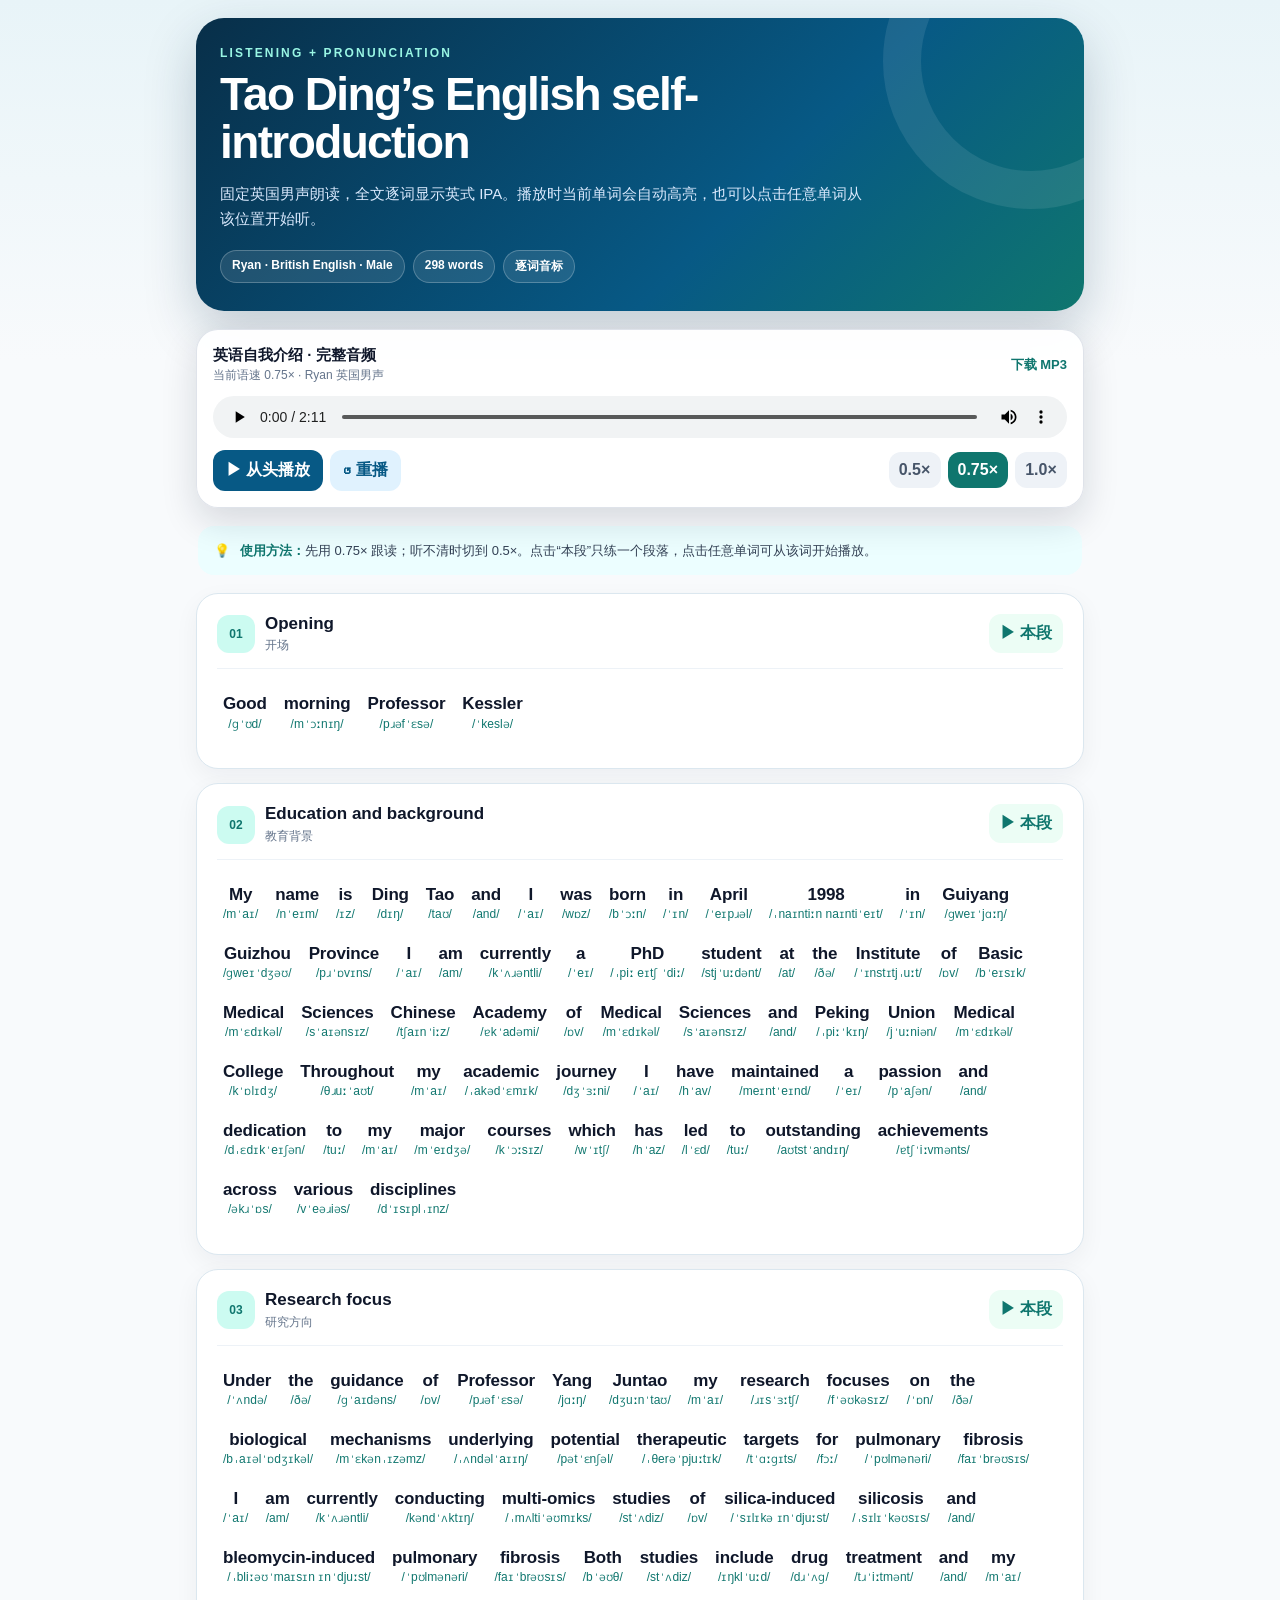
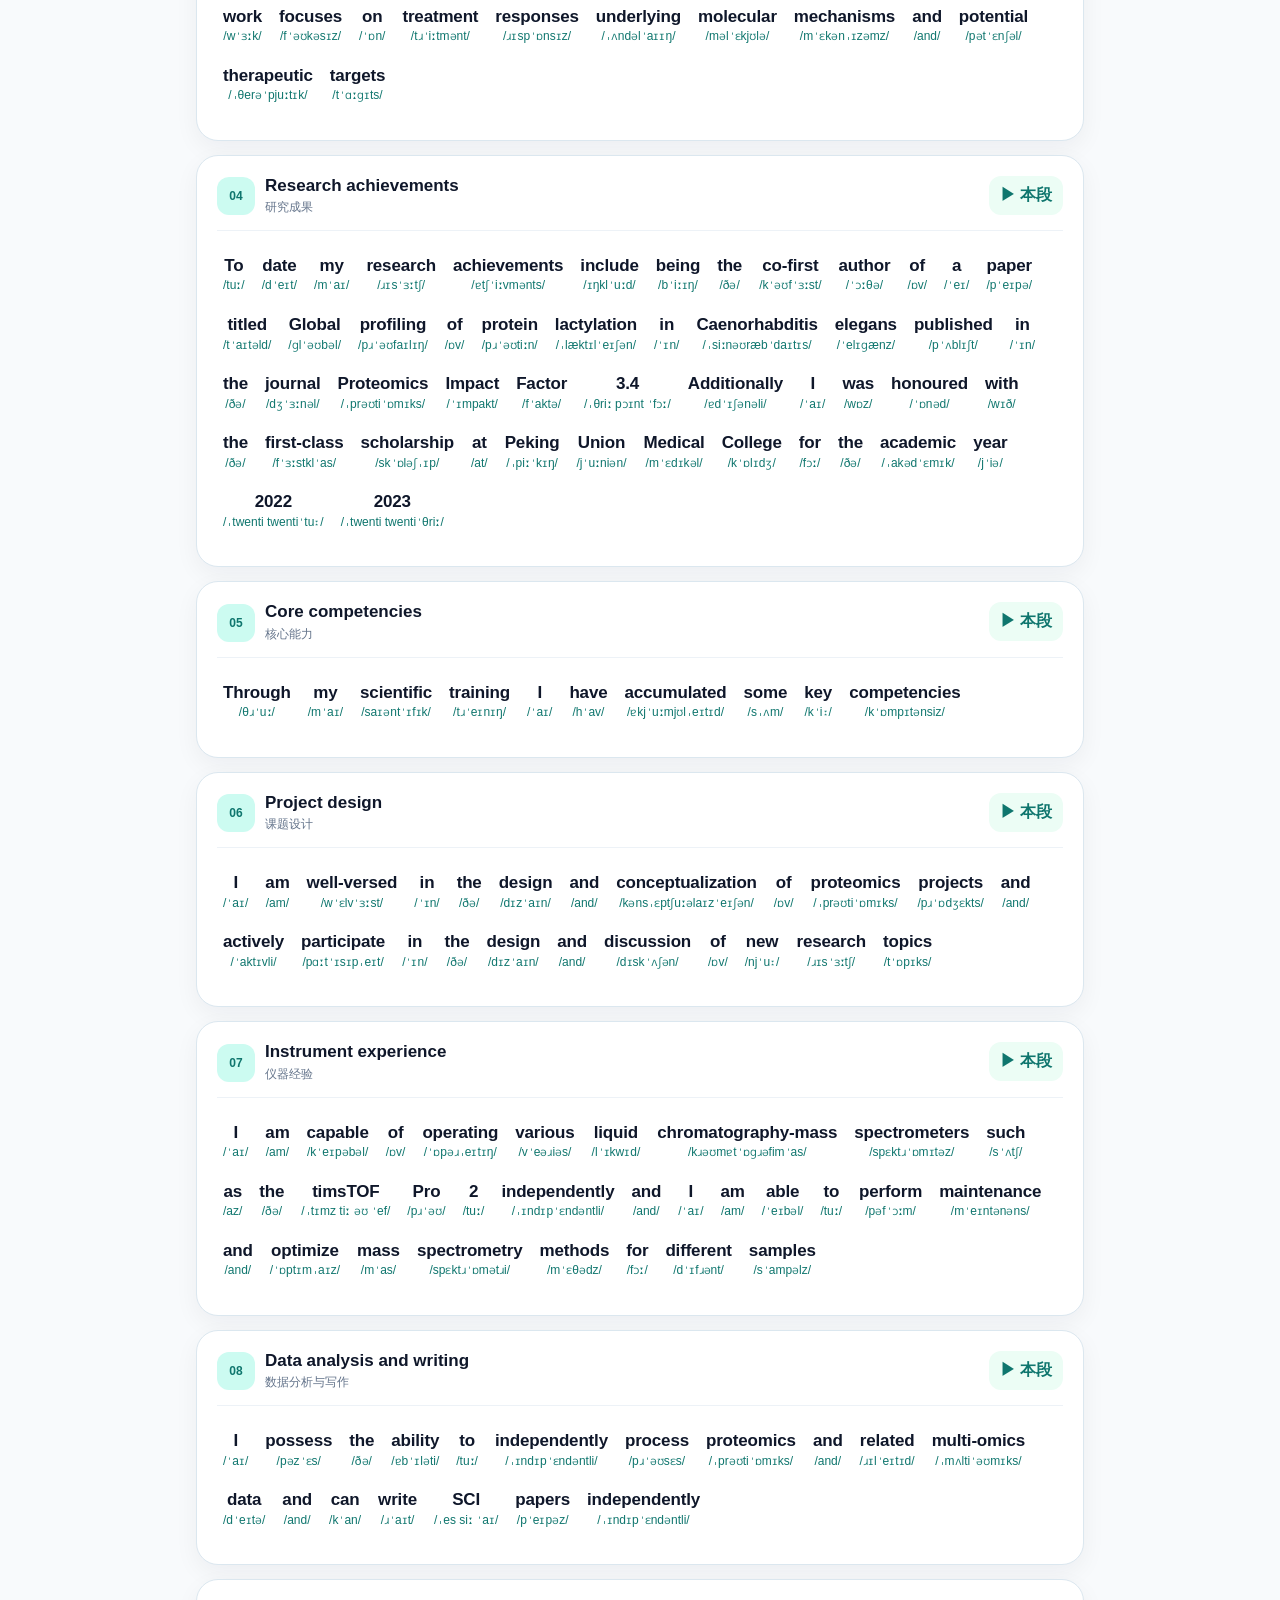
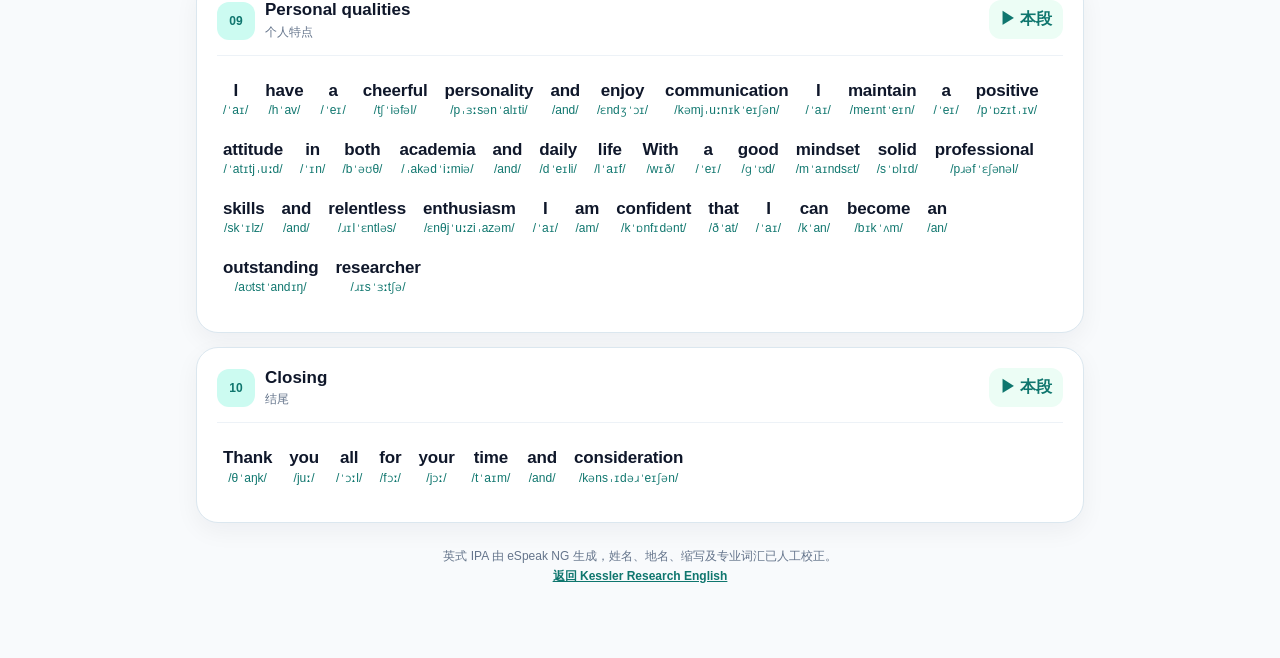
==== commit 464a0715: "Expand pulmonary fibrosis research focus" ====
--- a/app/self-introduction/index.html
+++ b/app/self-introduction/index.html
@@ -79,7 +79,7 @@
       <p class="eyebrow">Listening + Pronunciation</p>
       <h1>Tao Ding’s English self-introduction</h1>
       <p class="hero-copy">固定英国男声朗读，全文逐词显示英式 IPA。播放时当前单词会自动高亮，也可以点击任意单词从该位置开始听。</p>
-      <div class="badges"><span class="badge">Ryan · British English · Male</span><span class="badge">282 words</span><span class="badge">逐词音标</span></div>
+      <div class="badges"><span class="badge">Ryan · British English · Male</span><span class="badge">298 words</span><span class="badge">逐词音标</span></div>
     </section>
 
     <section class="player" aria-label="音频播放器">
@@ -112,65 +112,65 @@
   <header class="paragraph-header">
     <div><span class="paragraph-number">03</span>
       <h2>Research focus</h2><p>研究方向</p></div>
-    <button class="play-paragraph" type="button" data-start="28.087" data-end="45.275" aria-label="播放本段">▶ 本段</button>
-  </header>
-  <p class="annotated-text"><button class="word-unit" type="button" data-word-index="67" data-start="28.087" data-end="28.375" aria-label="Under, ˈʌndə"><span class="word-text">Under</span><span class="word-ipa">/ˈʌndə/</span></button> <button class="word-unit" type="button" data-word-index="68" data-start="28.375" data-end="28.488" aria-label="the, ðə"><span class="word-text">the</span><span class="word-ipa">/ðə/</span></button> <button class="word-unit" type="button" data-word-index="69" data-start="28.488" data-end="28.95" aria-label="guidance, ɡˈaɪdəns"><span class="word-text">guidance</span><span class="word-ipa">/ɡˈaɪdəns/</span></button> <button class="word-unit" type="button" data-word-index="70" data-start="28.95" data-end="29.05" aria-label="of, ɒv"><span class="word-text">of</span><span class="word-ipa">/ɒv/</span></button> <button class="word-unit" type="button" data-word-index="71" data-start="29.05" data-end="29.5" aria-label="Professor, pɹəfˈɛsə"><span class="word-text">Professor</span><span class="word-ipa">/pɹəfˈɛsə/</span></button> <button class="word-unit" type="button" data-word-index="72" data-start="29.5" data-end="29.8" aria-label="Yang, jɑːŋ"><span class="word-text">Yang</span><span class="word-ipa">/jɑːŋ/</span></button> <button class="word-unit" type="button" data-word-index="73" data-start="29.8" data-end="30.587" aria-label="Juntao, dʒuːnˈtaʊ"><span class="word-text">Juntao</span><span class="word-ipa">/dʒuːnˈtaʊ/</span></button>, <button class="word-unit" type="button" data-word-index="74" data-start="30.587" data-end="30.75" aria-label="my, mˈaɪ"><span class="word-text">my</span><span class="word-ipa">/mˈaɪ/</span></button> <button class="word-unit" type="button" data-word-index="75" data-start="30.75" data-end="31.3" aria-label="research, ɹɪsˈɜːtʃ"><span class="word-text">research</span><span class="word-ipa">/ɹɪsˈɜːtʃ/</span></button> <button class="word-unit" type="button" data-word-index="76" data-start="31.3" data-end="31.837" aria-label="focuses, fˈəʊkəsɪz"><span class="word-text">focuses</span><span class="word-ipa">/fˈəʊkəsɪz/</span></button> <button class="word-unit" type="button" data-word-index="77" data-start="31.837" data-end="31.95" aria-label="on, ˈɒn"><span class="word-text">on</span><span class="word-ipa">/ˈɒn/</span></button> <button class="word-unit" type="button" data-word-index="78" data-start="31.95" data-end="32.7" aria-label="investigating, ɪnvˈɛstɪɡˌeɪtɪŋ"><span class="word-text">investigating</span><span class="word-ipa">/ɪnvˈɛstɪɡˌeɪtɪŋ/</span></button> <button class="word-unit" type="button" data-word-index="79" data-start="32.7" data-end="33.337" aria-label="therapeutic, ˌθerəˈpjuːtɪk"><span class="word-text">therapeutic</span><span class="word-ipa">/ˌθerəˈpjuːtɪk/</span></button> <button class="word-unit" type="button" data-word-index="80" data-start="33.337" data-end="33.788" aria-label="targets, tˈɑːɡɪts"><span class="word-text">targets</span><span class="word-ipa">/tˈɑːɡɪts/</span></button> <button class="word-unit" type="button" data-word-index="81" data-start="33.788" data-end="33.913" aria-label="and, and"><span class="word-text">and</span><span class="word-ipa">/and/</span></button> <button class="word-unit" type="button" data-word-index="82" data-start="33.913" data-end="34.013" aria-label="their, ðeə"><span class="word-text">their</span><span class="word-ipa">/ðeə/</span></button> <button class="word-unit" type="button" data-word-index="83" data-start="34.013" data-end="34.587" aria-label="underlying, ˌʌndəlˈaɪɪŋ"><span class="word-text">underlying</span><span class="word-ipa">/ˌʌndəlˈaɪɪŋ/</span></button> <button class="word-unit" type="button" data-word-index="84" data-start="34.587" data-end="35.212" aria-label="mechanisms, mˈɛkənˌɪzəmz"><span class="word-text">mechanisms</span><span class="word-ipa">/mˈɛkənˌɪzəmz/</span></button> <button class="word-unit" type="button" data-word-index="85" data-start="35.212" data-end="35.337" aria-label="in, ˈɪn"><span class="word-text">in</span><span class="word-ipa">/ˈɪn/</span></button> <button class="word-unit" type="button" data-word-index="86" data-start="35.337" data-end="35.85" aria-label="pulmonary, ˈpʊlmənəri"><span class="word-text">pulmonary</span><span class="word-ipa">/ˈpʊlmənəri/</span></button> <button class="word-unit" type="button" data-word-index="87" data-start="35.85" data-end="37.55" aria-label="fibrosis, faɪˈbrəʊsɪs"><span class="word-text">fibrosis</span><span class="word-ipa">/faɪˈbrəʊsɪs/</span></button>. <button class="word-unit" type="button" data-word-index="88" data-start="37.55" data-end="37.7" aria-label="I, ˈaɪ"><span class="word-text">I</span><span class="word-ipa">/ˈaɪ/</span></button> <button class="word-unit" type="button" data-word-index="89" data-start="37.7" data-end="38.0" aria-label="use, jˈuːs"><span class="word-text">use</span><span class="word-ipa">/jˈuːs/</span></button> <button class="word-unit" type="button" data-word-index="90" data-start="38.0" data-end="38.288" aria-label="mass, mˈas"><span class="word-text">mass</span><span class="word-ipa">/mˈas/</span></button> <button class="word-unit" type="button" data-word-index="91" data-start="38.288" data-end="39.237" aria-label="spectrometry-based, spɛktɹˈɒmətɹibˈeɪst"><span class="word-text">spectrometry-based</span><span class="word-ipa">/spɛktɹˈɒmətɹibˈeɪst/</span></button> <button class="word-unit" type="button" data-word-index="92" data-start="39.237" data-end="39.938" aria-label="proteomics, ˌprəʊtiˈɒmɪks"><span class="word-text">proteomics</span><span class="word-ipa">/ˌprəʊtiˈɒmɪks/</span></button> <button class="word-unit" type="button" data-word-index="93" data-start="39.938" data-end="40.075" aria-label="and, and"><span class="word-text">and</span><span class="word-ipa">/and/</span></button> <button class="word-unit" type="button" data-word-index="94" data-start="40.075" data-end="40.725" aria-label="multi-omics, ˌmʌltiˈəʊmɪks"><span class="word-text">multi-omics</span><span class="word-ipa">/ˌmʌltiˈəʊmɪks/</span></button> <button class="word-unit" type="button" data-word-index="95" data-start="40.725" data-end="41.225" aria-label="approaches, ɐpɹˈəʊtʃɪz"><span class="word-text">approaches</span><span class="word-ipa">/ɐpɹˈəʊtʃɪz/</span></button> <button class="word-unit" type="button" data-word-index="96" data-start="41.225" data-end="41.325" aria-label="to, tuː"><span class="word-text">to</span><span class="word-ipa">/tuː/</span></button> <button class="word-unit" type="button" data-word-index="97" data-start="41.325" data-end="41.663" aria-label="study, stˈʌdi"><span class="word-text">study</span><span class="word-ipa">/stˈʌdi/</span></button> <button class="word-unit" type="button" data-word-index="98" data-start="41.663" data-end="42.05" aria-label="disease, dɪzˈiːz"><span class="word-text">disease</span><span class="word-ipa">/dɪzˈiːz/</span></button> <button class="word-unit" type="button" data-word-index="99" data-start="42.05" data-end="42.688" aria-label="mechanisms, mˈɛkənˌɪzəmz"><span class="word-text">mechanisms</span><span class="word-ipa">/mˈɛkənˌɪzəmz/</span></button> <button class="word-unit" type="button" data-word-index="100" data-start="42.688" data-end="42.8" aria-label="and, and"><span class="word-text">and</span><span class="word-ipa">/and/</span></button> <button class="word-unit" type="button" data-word-index="101" data-start="42.8" data-end="43.312" aria-label="evaluate, ɪvˈaljuːˌeɪt"><span class="word-text">evaluate</span><span class="word-ipa">/ɪvˈaljuːˌeɪt/</span></button> <button class="word-unit" type="button" data-word-index="102" data-start="43.312" data-end="43.788" aria-label="candidate, kˈandɪdˌeɪt"><span class="word-text">candidate</span><span class="word-ipa">/kˈandɪdˌeɪt/</span></button> <button class="word-unit" type="button" data-word-index="103" data-start="43.788" data-end="45.275" aria-label="targets, tˈɑːɡɪts"><span class="word-text">targets</span><span class="word-ipa">/tˈɑːɡɪts/</span></button>.</p>
+    <button class="play-paragraph" type="button" data-start="28.087" data-end="54.388" aria-label="播放本段">▶ 本段</button>
+  </header>
+  <p class="annotated-text"><button class="word-unit" type="button" data-word-index="67" data-start="28.087" data-end="28.375" aria-label="Under, ˈʌndə"><span class="word-text">Under</span><span class="word-ipa">/ˈʌndə/</span></button> <button class="word-unit" type="button" data-word-index="68" data-start="28.375" data-end="28.488" aria-label="the, ðə"><span class="word-text">the</span><span class="word-ipa">/ðə/</span></button> <button class="word-unit" type="button" data-word-index="69" data-start="28.488" data-end="28.938" aria-label="guidance, ɡˈaɪdəns"><span class="word-text">guidance</span><span class="word-ipa">/ɡˈaɪdəns/</span></button> <button class="word-unit" type="button" data-word-index="70" data-start="28.938" data-end="29.038" aria-label="of, ɒv"><span class="word-text">of</span><span class="word-ipa">/ɒv/</span></button> <button class="word-unit" type="button" data-word-index="71" data-start="29.038" data-end="29.488" aria-label="Professor, pɹəfˈɛsə"><span class="word-text">Professor</span><span class="word-ipa">/pɹəfˈɛsə/</span></button> <button class="word-unit" type="button" data-word-index="72" data-start="29.488" data-end="29.788" aria-label="Yang, jɑːŋ"><span class="word-text">Yang</span><span class="word-ipa">/jɑːŋ/</span></button> <button class="word-unit" type="button" data-word-index="73" data-start="29.788" data-end="30.6" aria-label="Juntao, dʒuːnˈtaʊ"><span class="word-text">Juntao</span><span class="word-ipa">/dʒuːnˈtaʊ/</span></button>, <button class="word-unit" type="button" data-word-index="74" data-start="30.6" data-end="30.75" aria-label="my, mˈaɪ"><span class="word-text">my</span><span class="word-ipa">/mˈaɪ/</span></button> <button class="word-unit" type="button" data-word-index="75" data-start="30.75" data-end="31.288" aria-label="research, ɹɪsˈɜːtʃ"><span class="word-text">research</span><span class="word-ipa">/ɹɪsˈɜːtʃ/</span></button> <button class="word-unit" type="button" data-word-index="76" data-start="31.288" data-end="31.825" aria-label="focuses, fˈəʊkəsɪz"><span class="word-text">focuses</span><span class="word-ipa">/fˈəʊkəsɪz/</span></button> <button class="word-unit" type="button" data-word-index="77" data-start="31.825" data-end="31.925" aria-label="on, ˈɒn"><span class="word-text">on</span><span class="word-ipa">/ˈɒn/</span></button> <button class="word-unit" type="button" data-word-index="78" data-start="31.925" data-end="32.038" aria-label="the, ðə"><span class="word-text">the</span><span class="word-ipa">/ðə/</span></button> <button class="word-unit" type="button" data-word-index="79" data-start="32.038" data-end="32.725" aria-label="biological, bˌaɪəlˈɒdʒɪkəl"><span class="word-text">biological</span><span class="word-ipa">/bˌaɪəlˈɒdʒɪkəl/</span></button> <button class="word-unit" type="button" data-word-index="80" data-start="32.725" data-end="33.312" aria-label="mechanisms, mˈɛkənˌɪzəmz"><span class="word-text">mechanisms</span><span class="word-ipa">/mˈɛkənˌɪzəmz/</span></button> <button class="word-unit" type="button" data-word-index="81" data-start="33.312" data-end="33.8" aria-label="underlying, ˌʌndəlˈaɪɪŋ"><span class="word-text">underlying</span><span class="word-ipa">/ˌʌndəlˈaɪɪŋ/</span></button> <button class="word-unit" type="button" data-word-index="82" data-start="33.8" data-end="34.3" aria-label="potential, pətˈɛnʃəl"><span class="word-text">potential</span><span class="word-ipa">/pətˈɛnʃəl/</span></button> <button class="word-unit" type="button" data-word-index="83" data-start="34.3" data-end="34.925" aria-label="therapeutic, ˌθerəˈpjuːtɪk"><span class="word-text">therapeutic</span><span class="word-ipa">/ˌθerəˈpjuːtɪk/</span></button> <button class="word-unit" type="button" data-word-index="84" data-start="34.925" data-end="35.388" aria-label="targets, tˈɑːɡɪts"><span class="word-text">targets</span><span class="word-ipa">/tˈɑːɡɪts/</span></button> <button class="word-unit" type="button" data-word-index="85" data-start="35.388" data-end="35.5" aria-label="for, fɔː"><span class="word-text">for</span><span class="word-ipa">/fɔː/</span></button> <button class="word-unit" type="button" data-word-index="86" data-start="35.5" data-end="36.038" aria-label="pulmonary, ˈpʊlmənəri"><span class="word-text">pulmonary</span><span class="word-ipa">/ˈpʊlmənəri/</span></button> <button class="word-unit" type="button" data-word-index="87" data-start="36.038" data-end="37.75" aria-label="fibrosis, faɪˈbrəʊsɪs"><span class="word-text">fibrosis</span><span class="word-ipa">/faɪˈbrəʊsɪs/</span></button>. <button class="word-unit" type="button" data-word-index="88" data-start="37.75" data-end="37.9" aria-label="I, ˈaɪ"><span class="word-text">I</span><span class="word-ipa">/ˈaɪ/</span></button> <button class="word-unit" type="button" data-word-index="89" data-start="37.9" data-end="38.025" aria-label="am, am"><span class="word-text">am</span><span class="word-ipa">/am/</span></button> <button class="word-unit" type="button" data-word-index="90" data-start="38.025" data-end="38.45" aria-label="currently, kˈʌɹəntli"><span class="word-text">currently</span><span class="word-ipa">/kˈʌɹəntli/</span></button> <button class="word-unit" type="button" data-word-index="91" data-start="38.45" data-end="38.975" aria-label="conducting, kəndˈʌktɪŋ"><span class="word-text">conducting</span><span class="word-ipa">/kəndˈʌktɪŋ/</span></button> <button class="word-unit" type="button" data-word-index="92" data-start="38.975" data-end="39.625" aria-label="multi-omics, ˌmʌltiˈəʊmɪks"><span class="word-text">multi-omics</span><span class="word-ipa">/ˌmʌltiˈəʊmɪks/</span></button> <button class="word-unit" type="button" data-word-index="93" data-start="39.625" data-end="40.0" aria-label="studies, stˈʌdiz"><span class="word-text">studies</span><span class="word-ipa">/stˈʌdiz/</span></button> <button class="word-unit" type="button" data-word-index="94" data-start="40.0" data-end="40.112" aria-label="of, ɒv"><span class="word-text">of</span><span class="word-ipa">/ɒv/</span></button> <button class="word-unit" type="button" data-word-index="95" data-start="40.112" data-end="40.85" aria-label="silica-induced, ˈsɪlɪkə ɪnˈdjuːst"><span class="word-text">silica-induced</span><span class="word-ipa">/ˈsɪlɪkə ɪnˈdjuːst/</span></button> <button class="word-unit" type="button" data-word-index="96" data-start="40.85" data-end="41.538" aria-label="silicosis, ˌsɪlɪˈkəʊsɪs"><span class="word-text">silicosis</span><span class="word-ipa">/ˌsɪlɪˈkəʊsɪs/</span></button> <button class="word-unit" type="button" data-word-index="97" data-start="41.538" data-end="41.688" aria-label="and, and"><span class="word-text">and</span><span class="word-ipa">/and/</span></button> <button class="word-unit" type="button" data-word-index="98" data-start="41.688" data-end="42.788" aria-label="bleomycin-induced, ˌbliːəʊˈmaɪsɪn ɪnˈdjuːst"><span class="word-text">bleomycin-induced</span><span class="word-ipa">/ˌbliːəʊˈmaɪsɪn ɪnˈdjuːst/</span></button> <button class="word-unit" type="button" data-word-index="99" data-start="42.788" data-end="43.3" aria-label="pulmonary, ˈpʊlmənəri"><span class="word-text">pulmonary</span><span class="word-ipa">/ˈpʊlmənəri/</span></button> <button class="word-unit" type="button" data-word-index="100" data-start="43.3" data-end="45.05" aria-label="fibrosis, faɪˈbrəʊsɪs"><span class="word-text">fibrosis</span><span class="word-ipa">/faɪˈbrəʊsɪs/</span></button>. <button class="word-unit" type="button" data-word-index="101" data-start="45.05" data-end="45.325" aria-label="Both, bˈəʊθ"><span class="word-text">Both</span><span class="word-ipa">/bˈəʊθ/</span></button> <button class="word-unit" type="button" data-word-index="102" data-start="45.325" data-end="45.737" aria-label="studies, stˈʌdiz"><span class="word-text">studies</span><span class="word-ipa">/stˈʌdiz/</span></button> <button class="word-unit" type="button" data-word-index="103" data-start="45.737" data-end="46.212" aria-label="include, ɪŋklˈuːd"><span class="word-text">include</span><span class="word-ipa">/ɪŋklˈuːd/</span></button> <button class="word-unit" type="button" data-word-index="104" data-start="46.212" data-end="46.487" aria-label="drug, dɹˈʌɡ"><span class="word-text">drug</span><span class="word-ipa">/dɹˈʌɡ/</span></button> <button class="word-unit" type="button" data-word-index="105" data-start="46.487" data-end="47.112" aria-label="treatment, tɹˈiːtmənt"><span class="word-text">treatment</span><span class="word-ipa">/tɹˈiːtmənt/</span></button>, <button class="word-unit" type="button" data-word-index="106" data-start="47.112" data-end="47.225" aria-label="and, and"><span class="word-text">and</span><span class="word-ipa">/and/</span></button> <button class="word-unit" type="button" data-word-index="107" data-start="47.225" data-end="47.388" aria-label="my, mˈaɪ"><span class="word-text">my</span><span class="word-ipa">/mˈaɪ/</span></button> <button class="word-unit" type="button" data-word-index="108" data-start="47.388" data-end="47.7" aria-label="work, wˈɜːk"><span class="word-text">work</span><span class="word-ipa">/wˈɜːk/</span></button> <button class="word-unit" type="button" data-word-index="109" data-start="47.7" data-end="48.237" aria-label="focuses, fˈəʊkəsɪz"><span class="word-text">focuses</span><span class="word-ipa">/fˈəʊkəsɪz/</span></button> <button class="word-unit" type="button" data-word-index="110" data-start="48.237" data-end="48.375" aria-label="on, ˈɒn"><span class="word-text">on</span><span class="word-ipa">/ˈɒn/</span></button> <button class="word-unit" type="button" data-word-index="111" data-start="48.375" data-end="48.825" aria-label="treatment, tɹˈiːtmənt"><span class="word-text">treatment</span><span class="word-ipa">/tɹˈiːtmənt/</span></button> <button class="word-unit" type="button" data-word-index="112" data-start="48.825" data-end="49.663" aria-label="responses, ɹɪspˈɒnsɪz"><span class="word-text">responses</span><span class="word-ipa">/ɹɪspˈɒnsɪz/</span></button>, <button class="word-unit" type="button" data-word-index="113" data-start="49.663" data-end="50.175" aria-label="underlying, ˌʌndəlˈaɪɪŋ"><span class="word-text">underlying</span><span class="word-ipa">/ˌʌndəlˈaɪɪŋ/</span></button> <button class="word-unit" type="button" data-word-index="114" data-start="50.175" data-end="50.638" aria-label="molecular, məlˈɛkjʊlə"><span class="word-text">molecular</span><span class="word-ipa">/məlˈɛkjʊlə/</span></button> <button class="word-unit" type="button" data-word-index="115" data-start="50.638" data-end="51.575" aria-label="mechanisms, mˈɛkənˌɪzəmz"><span class="word-text">mechanisms</span><span class="word-ipa">/mˈɛkənˌɪzəmz/</span></button>, <button class="word-unit" type="button" data-word-index="116" data-start="51.575" data-end="51.725" aria-label="and, and"><span class="word-text">and</span><span class="word-ipa">/and/</span></button> <button class="word-unit" type="button" data-word-index="117" data-start="51.725" data-end="52.237" aria-label="potential, pətˈɛnʃəl"><span class="word-text">potential</span><span class="word-ipa">/pətˈɛnʃəl/</span></button> <button class="word-unit" type="button" data-word-index="118" data-start="52.237" data-end="52.913" aria-label="therapeutic, ˌθerəˈpjuːtɪk"><span class="word-text">therapeutic</span><span class="word-ipa">/ˌθerəˈpjuːtɪk/</span></button> <button class="word-unit" type="button" data-word-index="119" data-start="52.913" data-end="54.388" aria-label="targets, tˈɑːɡɪts"><span class="word-text">targets</span><span class="word-ipa">/tˈɑːɡɪts/</span></button>.</p>
 </article>
 <article class="paragraph-card" data-paragraph="3">
   <header class="paragraph-header">
     <div><span class="paragraph-number">04</span>
       <h2>Research achievements</h2><p>研究成果</p></div>
-    <button class="play-paragraph" type="button" data-start="45.275" data-end="67.213" aria-label="播放本段">▶ 本段</button>
-  </header>
-  <p class="annotated-text"><button class="word-unit" type="button" data-word-index="104" data-start="45.275" data-end="45.438" aria-label="To, tuː"><span class="word-text">To</span><span class="word-ipa">/tuː/</span></button> <button class="word-unit" type="button" data-word-index="105" data-start="45.438" data-end="45.913" aria-label="date, dˈeɪt"><span class="word-text">date</span><span class="word-ipa">/dˈeɪt/</span></button>, <button class="word-unit" type="button" data-word-index="106" data-start="45.913" data-end="46.087" aria-label="my, mˈaɪ"><span class="word-text">my</span><span class="word-ipa">/mˈaɪ/</span></button> <button class="word-unit" type="button" data-word-index="107" data-start="46.087" data-end="46.625" aria-label="research, ɹɪsˈɜːtʃ"><span class="word-text">research</span><span class="word-ipa">/ɹɪsˈɜːtʃ/</span></button> <button class="word-unit" type="button" data-word-index="108" data-start="46.625" data-end="47.188" aria-label="achievements, ɐtʃˈiːvmənts"><span class="word-text">achievements</span><span class="word-ipa">/ɐtʃˈiːvmənts/</span></button> <button class="word-unit" type="button" data-word-index="109" data-start="47.188" data-end="47.612" aria-label="include, ɪŋklˈuːd"><span class="word-text">include</span><span class="word-ipa">/ɪŋklˈuːd/</span></button> <button class="word-unit" type="button" data-word-index="110" data-start="47.612" data-end="47.85" aria-label="being, bˈiːɪŋ"><span class="word-text">being</span><span class="word-ipa">/bˈiːɪŋ/</span></button> <button class="word-unit" type="button" data-word-index="111" data-start="47.85" data-end="47.938" aria-label="the, ðə"><span class="word-text">the</span><span class="word-ipa">/ðə/</span></button> <button class="word-unit" type="button" data-word-index="112" data-start="47.938" data-end="48.525" aria-label="co-first, kˈəʊfˈɜːst"><span class="word-text">co-first</span><span class="word-ipa">/kˈəʊfˈɜːst/</span></button> <button class="word-unit" type="button" data-word-index="113" data-start="48.525" data-end="48.9" aria-label="author, ˈɔːθə"><span class="word-text">author</span><span class="word-ipa">/ˈɔːθə/</span></button> <button class="word-unit" type="button" data-word-index="114" data-start="48.9" data-end="49.025" aria-label="of, ɒv"><span class="word-text">of</span><span class="word-ipa">/ɒv/</span></button> <button class="word-unit" type="button" data-word-index="115" data-start="49.025" data-end="49.112" aria-label="a, ˈeɪ"><span class="word-text">a</span><span class="word-ipa">/ˈeɪ/</span></button> <button class="word-unit" type="button" data-word-index="116" data-start="49.112" data-end="49.45" aria-label="paper, pˈeɪpə"><span class="word-text">paper</span><span class="word-ipa">/pˈeɪpə/</span></button> <button class="word-unit" type="button" data-word-index="117" data-start="49.45" data-end="49.95" aria-label="titled, tˈaɪtəld"><span class="word-text">titled</span><span class="word-ipa">/tˈaɪtəld/</span></button> &quot;<button class="word-unit" type="button" data-word-index="118" data-start="49.95" data-end="50.388" aria-label="Global, ɡlˈəʊbəl"><span class="word-text">Global</span><span class="word-ipa">/ɡlˈəʊbəl/</span></button> <button class="word-unit" type="button" data-word-index="119" data-start="50.388" data-end="50.975" aria-label="profiling, pɹˈəʊfaɪlɪŋ"><span class="word-text">profiling</span><span class="word-ipa">/pɹˈəʊfaɪlɪŋ/</span></button> <button class="word-unit" type="button" data-word-index="120" data-start="50.975" data-end="51.087" aria-label="of, ɒv"><span class="word-text">of</span><span class="word-ipa">/ɒv/</span></button> <button class="word-unit" type="button" data-word-index="121" data-start="51.087" data-end="51.55" aria-label="protein, pɹˈəʊtiːn"><span class="word-text">protein</span><span class="word-ipa">/pɹˈəʊtiːn/</span></button> <button class="word-unit" type="button" data-word-index="122" data-start="51.55" data-end="52.188" aria-label="lactylation, ˌlæktɪlˈeɪʃən"><span class="word-text">lactylation</span><span class="word-ipa">/ˌlæktɪlˈeɪʃən/</span></button> <button class="word-unit" type="button" data-word-index="123" data-start="52.188" data-end="52.337" aria-label="in, ˈɪn"><span class="word-text">in</span><span class="word-ipa">/ˈɪn/</span></button> <button class="word-unit" type="button" data-word-index="124" data-start="52.337" data-end="53.25" aria-label="Caenorhabditis, ˌsiːnəʊræbˈdaɪtɪs"><span class="word-text">Caenorhabditis</span><span class="word-ipa">/ˌsiːnəʊræbˈdaɪtɪs/</span></button> <button class="word-unit" type="button" data-word-index="125" data-start="53.25" data-end="53.987" aria-label="elegans, ˈelɪɡænz"><span class="word-text">elegans</span><span class="word-ipa">/ˈelɪɡænz/</span></button>,&quot; <button class="word-unit" type="button" data-word-index="126" data-start="53.987" data-end="54.388" aria-label="published, pˈʌblɪʃt"><span class="word-text">published</span><span class="word-ipa">/pˈʌblɪʃt/</span></button> <button class="word-unit" type="button" data-word-index="127" data-start="54.388" data-end="54.475" aria-label="in, ˈɪn"><span class="word-text">in</span><span class="word-ipa">/ˈɪn/</span></button> <button class="word-unit" type="button" data-word-index="128" data-start="54.475" data-end="54.575" aria-label="the, ðə"><span class="word-text">the</span><span class="word-ipa">/ðə/</span></button> <button class="word-unit" type="button" data-word-index="129" data-start="54.575" data-end="54.938" aria-label="journal, dʒˈɜːnəl"><span class="word-text">journal</span><span class="word-ipa">/dʒˈɜːnəl/</span></button> <button class="word-unit" type="button" data-word-index="130" data-start="54.938" data-end="55.862" aria-label="Proteomics, ˌprəʊtiˈɒmɪks"><span class="word-text">Proteomics</span><span class="word-ipa">/ˌprəʊtiˈɒmɪks/</span></button> (<button class="word-unit" type="button" data-word-index="131" data-start="55.862" data-end="56.275" aria-label="Impact, ˈɪmpakt"><span class="word-text">Impact</span><span class="word-ipa">/ˈɪmpakt/</span></button> <button class="word-unit" type="button" data-word-index="132" data-start="56.275" data-end="56.962" aria-label="Factor, fˈaktə"><span class="word-text">Factor</span><span class="word-ipa">/fˈaktə/</span></button>: <button class="word-unit" type="button" data-word-index="133" data-start="56.962" data-end="58.812" aria-label="3.4, ˌθriː pɔɪnt ˈfɔː"><span class="word-text">3.4</span><span class="word-ipa">/ˌθriː pɔɪnt ˈfɔː/</span></button>). <button class="word-unit" type="button" data-word-index="134" data-start="58.812" data-end="59.625" aria-label="Additionally, ɐdˈɪʃənəli"><span class="word-text">Additionally</span><span class="word-ipa">/ɐdˈɪʃənəli/</span></button>, <button class="word-unit" type="button" data-word-index="135" data-start="59.625" data-end="59.712" aria-label="I, ˈaɪ"><span class="word-text">I</span><span class="word-ipa">/ˈaɪ/</span></button> <button class="word-unit" type="button" data-word-index="136" data-start="59.712" data-end="59.888" aria-label="was, wɒz"><span class="word-text">was</span><span class="word-ipa">/wɒz/</span></button> <button class="word-unit" type="button" data-word-index="137" data-start="59.888" data-end="60.163" aria-label="honoured, ˈɒnəd"><span class="word-text">honoured</span><span class="word-ipa">/ˈɒnəd/</span></button> <button class="word-unit" type="button" data-word-index="138" data-start="60.163" data-end="60.3" aria-label="with, wɪð"><span class="word-text">with</span><span class="word-ipa">/wɪð/</span></button> <button class="word-unit" type="button" data-word-index="139" data-start="60.3" data-end="60.388" aria-label="the, ðə"><span class="word-text">the</span><span class="word-ipa">/ðə/</span></button> <button class="word-unit" type="button" data-word-index="140" data-start="60.388" data-end="61.013" aria-label="first-class, fˈɜːstklˈas"><span class="word-text">first-class</span><span class="word-ipa">/fˈɜːstklˈas/</span></button> <button class="word-unit" type="button" data-word-index="141" data-start="61.013" data-end="61.538" aria-label="scholarship, skˈɒləʃˌɪp"><span class="word-text">scholarship</span><span class="word-ipa">/skˈɒləʃˌɪp/</span></button> <button class="word-unit" type="button" data-word-index="142" data-start="61.538" data-end="61.638" aria-label="at, at"><span class="word-text">at</span><span class="word-ipa">/at/</span></button> <button class="word-unit" type="button" data-word-index="143" data-start="61.638" data-end="61.975" aria-label="Peking, ˌpiːˈkɪŋ"><span class="word-text">Peking</span><span class="word-ipa">/ˌpiːˈkɪŋ/</span></button> <button class="word-unit" type="button" data-word-index="144" data-start="61.975" data-end="62.312" aria-label="Union, jˈuːniən"><span class="word-text">Union</span><span class="word-ipa">/jˈuːniən/</span></button> <button class="word-unit" type="button" data-word-index="145" data-start="62.312" data-end="62.7" aria-label="Medical, mˈɛdɪkəl"><span class="word-text">Medical</span><span class="word-ipa">/mˈɛdɪkəl/</span></button> <button class="word-unit" type="button" data-word-index="146" data-start="62.7" data-end="63.062" aria-label="College, kˈɒlɪdʒ"><span class="word-text">College</span><span class="word-ipa">/kˈɒlɪdʒ/</span></button> <button class="word-unit" type="button" data-word-index="147" data-start="63.062" data-end="63.15" aria-label="for, fɔː"><span class="word-text">for</span><span class="word-ipa">/fɔː/</span></button> <button class="word-unit" type="button" data-word-index="148" data-start="63.15" data-end="63.263" aria-label="the, ðə"><span class="word-text">the</span><span class="word-ipa">/ðə/</span></button> <button class="word-unit" type="button" data-word-index="149" data-start="63.263" data-end="63.812" aria-label="academic, ˌakədˈɛmɪk"><span class="word-text">academic</span><span class="word-ipa">/ˌakədˈɛmɪk/</span></button> <button class="word-unit" type="button" data-word-index="150" data-start="63.812" data-end="64.112" aria-label="year, jˈiə"><span class="word-text">year</span><span class="word-ipa">/jˈiə/</span></button> <button class="word-unit" type="button" data-word-index="151" data-start="64.112" data-end="65.231" aria-label="2022, ˌtwenti twentiˈtuː"><span class="word-text">2022</span><span class="word-ipa">/ˌtwenti twentiˈtuː/</span></button>-<button class="word-unit" type="button" data-word-index="152" data-start="65.231" data-end="67.213" aria-label="2023, ˌtwenti twentiˈθriː"><span class="word-text">2023</span><span class="word-ipa">/ˌtwenti twentiˈθriː/</span></button>.</p>
+    <button class="play-paragraph" type="button" data-start="54.388" data-end="76.325" aria-label="播放本段">▶ 本段</button>
+  </header>
+  <p class="annotated-text"><button class="word-unit" type="button" data-word-index="120" data-start="54.388" data-end="54.55" aria-label="To, tuː"><span class="word-text">To</span><span class="word-ipa">/tuː/</span></button> <button class="word-unit" type="button" data-word-index="121" data-start="54.55" data-end="55.025" aria-label="date, dˈeɪt"><span class="word-text">date</span><span class="word-ipa">/dˈeɪt/</span></button>, <button class="word-unit" type="button" data-word-index="122" data-start="55.025" data-end="55.2" aria-label="my, mˈaɪ"><span class="word-text">my</span><span class="word-ipa">/mˈaɪ/</span></button> <button class="word-unit" type="button" data-word-index="123" data-start="55.2" data-end="55.737" aria-label="research, ɹɪsˈɜːtʃ"><span class="word-text">research</span><span class="word-ipa">/ɹɪsˈɜːtʃ/</span></button> <button class="word-unit" type="button" data-word-index="124" data-start="55.737" data-end="56.3" aria-label="achievements, ɐtʃˈiːvmənts"><span class="word-text">achievements</span><span class="word-ipa">/ɐtʃˈiːvmənts/</span></button> <button class="word-unit" type="button" data-word-index="125" data-start="56.3" data-end="56.725" aria-label="include, ɪŋklˈuːd"><span class="word-text">include</span><span class="word-ipa">/ɪŋklˈuːd/</span></button> <button class="word-unit" type="button" data-word-index="126" data-start="56.725" data-end="56.962" aria-label="being, bˈiːɪŋ"><span class="word-text">being</span><span class="word-ipa">/bˈiːɪŋ/</span></button> <button class="word-unit" type="button" data-word-index="127" data-start="56.962" data-end="57.05" aria-label="the, ðə"><span class="word-text">the</span><span class="word-ipa">/ðə/</span></button> <button class="word-unit" type="button" data-word-index="128" data-start="57.05" data-end="57.638" aria-label="co-first, kˈəʊfˈɜːst"><span class="word-text">co-first</span><span class="word-ipa">/kˈəʊfˈɜːst/</span></button> <button class="word-unit" type="button" data-word-index="129" data-start="57.638" data-end="58.013" aria-label="author, ˈɔːθə"><span class="word-text">author</span><span class="word-ipa">/ˈɔːθə/</span></button> <button class="word-unit" type="button" data-word-index="130" data-start="58.013" data-end="58.138" aria-label="of, ɒv"><span class="word-text">of</span><span class="word-ipa">/ɒv/</span></button> <button class="word-unit" type="button" data-word-index="131" data-start="58.138" data-end="58.225" aria-label="a, ˈeɪ"><span class="word-text">a</span><span class="word-ipa">/ˈeɪ/</span></button> <button class="word-unit" type="button" data-word-index="132" data-start="58.225" data-end="58.562" aria-label="paper, pˈeɪpə"><span class="word-text">paper</span><span class="word-ipa">/pˈeɪpə/</span></button> <button class="word-unit" type="button" data-word-index="133" data-start="58.562" data-end="59.062" aria-label="titled, tˈaɪtəld"><span class="word-text">titled</span><span class="word-ipa">/tˈaɪtəld/</span></button> &quot;<button class="word-unit" type="button" data-word-index="134" data-start="59.062" data-end="59.5" aria-label="Global, ɡlˈəʊbəl"><span class="word-text">Global</span><span class="word-ipa">/ɡlˈəʊbəl/</span></button> <button class="word-unit" type="button" data-word-index="135" data-start="59.5" data-end="60.087" aria-label="profiling, pɹˈəʊfaɪlɪŋ"><span class="word-text">profiling</span><span class="word-ipa">/pɹˈəʊfaɪlɪŋ/</span></button> <button class="word-unit" type="button" data-word-index="136" data-start="60.087" data-end="60.2" aria-label="of, ɒv"><span class="word-text">of</span><span class="word-ipa">/ɒv/</span></button> <button class="word-unit" type="button" data-word-index="137" data-start="60.2" data-end="60.663" aria-label="protein, pɹˈəʊtiːn"><span class="word-text">protein</span><span class="word-ipa">/pɹˈəʊtiːn/</span></button> <button class="word-unit" type="button" data-word-index="138" data-start="60.663" data-end="61.3" aria-label="lactylation, ˌlæktɪlˈeɪʃən"><span class="word-text">lactylation</span><span class="word-ipa">/ˌlæktɪlˈeɪʃən/</span></button> <button class="word-unit" type="button" data-word-index="139" data-start="61.3" data-end="61.45" aria-label="in, ˈɪn"><span class="word-text">in</span><span class="word-ipa">/ˈɪn/</span></button> <button class="word-unit" type="button" data-word-index="140" data-start="61.45" data-end="62.362" aria-label="Caenorhabditis, ˌsiːnəʊræbˈdaɪtɪs"><span class="word-text">Caenorhabditis</span><span class="word-ipa">/ˌsiːnəʊræbˈdaɪtɪs/</span></button> <button class="word-unit" type="button" data-word-index="141" data-start="62.362" data-end="63.1" aria-label="elegans, ˈelɪɡænz"><span class="word-text">elegans</span><span class="word-ipa">/ˈelɪɡænz/</span></button>,&quot; <button class="word-unit" type="button" data-word-index="142" data-start="63.1" data-end="63.5" aria-label="published, pˈʌblɪʃt"><span class="word-text">published</span><span class="word-ipa">/pˈʌblɪʃt/</span></button> <button class="word-unit" type="button" data-word-index="143" data-start="63.5" data-end="63.587" aria-label="in, ˈɪn"><span class="word-text">in</span><span class="word-ipa">/ˈɪn/</span></button> <button class="word-unit" type="button" data-word-index="144" data-start="63.587" data-end="63.688" aria-label="the, ðə"><span class="word-text">the</span><span class="word-ipa">/ðə/</span></button> <button class="word-unit" type="button" data-word-index="145" data-start="63.688" data-end="64.05" aria-label="journal, dʒˈɜːnəl"><span class="word-text">journal</span><span class="word-ipa">/dʒˈɜːnəl/</span></button> <button class="word-unit" type="button" data-word-index="146" data-start="64.05" data-end="64.975" aria-label="Proteomics, ˌprəʊtiˈɒmɪks"><span class="word-text">Proteomics</span><span class="word-ipa">/ˌprəʊtiˈɒmɪks/</span></button> (<button class="word-unit" type="button" data-word-index="147" data-start="64.975" data-end="65.388" aria-label="Impact, ˈɪmpakt"><span class="word-text">Impact</span><span class="word-ipa">/ˈɪmpakt/</span></button> <button class="word-unit" type="button" data-word-index="148" data-start="65.388" data-end="66.075" aria-label="Factor, fˈaktə"><span class="word-text">Factor</span><span class="word-ipa">/fˈaktə/</span></button>: <button class="word-unit" type="button" data-word-index="149" data-start="66.075" data-end="67.925" aria-label="3.4, ˌθriː pɔɪnt ˈfɔː"><span class="word-text">3.4</span><span class="word-ipa">/ˌθriː pɔɪnt ˈfɔː/</span></button>). <button class="word-unit" type="button" data-word-index="150" data-start="67.925" data-end="68.737" aria-label="Additionally, ɐdˈɪʃənəli"><span class="word-text">Additionally</span><span class="word-ipa">/ɐdˈɪʃənəli/</span></button>, <button class="word-unit" type="button" data-word-index="151" data-start="68.737" data-end="68.825" aria-label="I, ˈaɪ"><span class="word-text">I</span><span class="word-ipa">/ˈaɪ/</span></button> <button class="word-unit" type="button" data-word-index="152" data-start="68.825" data-end="69.0" aria-label="was, wɒz"><span class="word-text">was</span><span class="word-ipa">/wɒz/</span></button> <button class="word-unit" type="button" data-word-index="153" data-start="69.0" data-end="69.275" aria-label="honoured, ˈɒnəd"><span class="word-text">honoured</span><span class="word-ipa">/ˈɒnəd/</span></button> <button class="word-unit" type="button" data-word-index="154" data-start="69.275" data-end="69.412" aria-label="with, wɪð"><span class="word-text">with</span><span class="word-ipa">/wɪð/</span></button> <button class="word-unit" type="button" data-word-index="155" data-start="69.412" data-end="69.5" aria-label="the, ðə"><span class="word-text">the</span><span class="word-ipa">/ðə/</span></button> <button class="word-unit" type="button" data-word-index="156" data-start="69.5" data-end="70.125" aria-label="first-class, fˈɜːstklˈas"><span class="word-text">first-class</span><span class="word-ipa">/fˈɜːstklˈas/</span></button> <button class="word-unit" type="button" data-word-index="157" data-start="70.125" data-end="70.65" aria-label="scholarship, skˈɒləʃˌɪp"><span class="word-text">scholarship</span><span class="word-ipa">/skˈɒləʃˌɪp/</span></button> <button class="word-unit" type="button" data-word-index="158" data-start="70.65" data-end="70.75" aria-label="at, at"><span class="word-text">at</span><span class="word-ipa">/at/</span></button> <button class="word-unit" type="button" data-word-index="159" data-start="70.75" data-end="71.088" aria-label="Peking, ˌpiːˈkɪŋ"><span class="word-text">Peking</span><span class="word-ipa">/ˌpiːˈkɪŋ/</span></button> <button class="word-unit" type="button" data-word-index="160" data-start="71.088" data-end="71.425" aria-label="Union, jˈuːniən"><span class="word-text">Union</span><span class="word-ipa">/jˈuːniən/</span></button> <button class="word-unit" type="button" data-word-index="161" data-start="71.425" data-end="71.812" aria-label="Medical, mˈɛdɪkəl"><span class="word-text">Medical</span><span class="word-ipa">/mˈɛdɪkəl/</span></button> <button class="word-unit" type="button" data-word-index="162" data-start="71.812" data-end="72.175" aria-label="College, kˈɒlɪdʒ"><span class="word-text">College</span><span class="word-ipa">/kˈɒlɪdʒ/</span></button> <button class="word-unit" type="button" data-word-index="163" data-start="72.175" data-end="72.263" aria-label="for, fɔː"><span class="word-text">for</span><span class="word-ipa">/fɔː/</span></button> <button class="word-unit" type="button" data-word-index="164" data-start="72.263" data-end="72.375" aria-label="the, ðə"><span class="word-text">the</span><span class="word-ipa">/ðə/</span></button> <button class="word-unit" type="button" data-word-index="165" data-start="72.375" data-end="72.925" aria-label="academic, ˌakədˈɛmɪk"><span class="word-text">academic</span><span class="word-ipa">/ˌakədˈɛmɪk/</span></button> <button class="word-unit" type="button" data-word-index="166" data-start="72.925" data-end="73.225" aria-label="year, jˈiə"><span class="word-text">year</span><span class="word-ipa">/jˈiə/</span></button> <button class="word-unit" type="button" data-word-index="167" data-start="73.225" data-end="74.344" aria-label="2022, ˌtwenti twentiˈtuː"><span class="word-text">2022</span><span class="word-ipa">/ˌtwenti twentiˈtuː/</span></button>-<button class="word-unit" type="button" data-word-index="168" data-start="74.344" data-end="76.325" aria-label="2023, ˌtwenti twentiˈθriː"><span class="word-text">2023</span><span class="word-ipa">/ˌtwenti twentiˈθriː/</span></button>.</p>
 </article>
 <article class="paragraph-card" data-paragraph="4">
   <header class="paragraph-header">
     <div><span class="paragraph-number">05</span>
       <h2>Core competencies</h2><p>核心能力</p></div>
-    <button class="play-paragraph" type="button" data-start="67.213" data-end="72.325" aria-label="播放本段">▶ 本段</button>
-  </header>
-  <p class="annotated-text"><button class="word-unit" type="button" data-word-index="153" data-start="67.213" data-end="67.55" aria-label="Through, θɹˈuː"><span class="word-text">Through</span><span class="word-ipa">/θɹˈuː/</span></button> <button class="word-unit" type="button" data-word-index="154" data-start="67.55" data-end="67.75" aria-label="my, mˈaɪ"><span class="word-text">my</span><span class="word-ipa">/mˈaɪ/</span></button> <button class="word-unit" type="button" data-word-index="155" data-start="67.75" data-end="68.438" aria-label="scientific, saɪəntˈɪfɪk"><span class="word-text">scientific</span><span class="word-ipa">/saɪəntˈɪfɪk/</span></button> <button class="word-unit" type="button" data-word-index="156" data-start="68.438" data-end="69.162" aria-label="training, tɹˈeɪnɪŋ"><span class="word-text">training</span><span class="word-ipa">/tɹˈeɪnɪŋ/</span></button>, <button class="word-unit" type="button" data-word-index="157" data-start="69.162" data-end="69.25" aria-label="I, ˈaɪ"><span class="word-text">I</span><span class="word-ipa">/ˈaɪ/</span></button> <button class="word-unit" type="button" data-word-index="158" data-start="69.25" data-end="69.45" aria-label="have, hˈav"><span class="word-text">have</span><span class="word-ipa">/hˈav/</span></button> <button class="word-unit" type="button" data-word-index="159" data-start="69.45" data-end="70.162" aria-label="accumulated, ɐkjˈuːmjʊlˌeɪtɪd"><span class="word-text">accumulated</span><span class="word-ipa">/ɐkjˈuːmjʊlˌeɪtɪd/</span></button> <button class="word-unit" type="button" data-word-index="160" data-start="70.162" data-end="70.362" aria-label="some, sˌʌm"><span class="word-text">some</span><span class="word-ipa">/sˌʌm/</span></button> <button class="word-unit" type="button" data-word-index="161" data-start="70.362" data-end="70.575" aria-label="key, kˈiː"><span class="word-text">key</span><span class="word-ipa">/kˈiː/</span></button> <button class="word-unit" type="button" data-word-index="162" data-start="70.575" data-end="72.325" aria-label="competencies, kˈɒmpɪtənsiz"><span class="word-text">competencies</span><span class="word-ipa">/kˈɒmpɪtənsiz/</span></button>.</p>
+    <button class="play-paragraph" type="button" data-start="76.325" data-end="81.438" aria-label="播放本段">▶ 本段</button>
+  </header>
+  <p class="annotated-text"><button class="word-unit" type="button" data-word-index="169" data-start="76.325" data-end="76.662" aria-label="Through, θɹˈuː"><span class="word-text">Through</span><span class="word-ipa">/θɹˈuː/</span></button> <button class="word-unit" type="button" data-word-index="170" data-start="76.662" data-end="76.862" aria-label="my, mˈaɪ"><span class="word-text">my</span><span class="word-ipa">/mˈaɪ/</span></button> <button class="word-unit" type="button" data-word-index="171" data-start="76.862" data-end="77.55" aria-label="scientific, saɪəntˈɪfɪk"><span class="word-text">scientific</span><span class="word-ipa">/saɪəntˈɪfɪk/</span></button> <button class="word-unit" type="button" data-word-index="172" data-start="77.55" data-end="78.275" aria-label="training, tɹˈeɪnɪŋ"><span class="word-text">training</span><span class="word-ipa">/tɹˈeɪnɪŋ/</span></button>, <button class="word-unit" type="button" data-word-index="173" data-start="78.275" data-end="78.362" aria-label="I, ˈaɪ"><span class="word-text">I</span><span class="word-ipa">/ˈaɪ/</span></button> <button class="word-unit" type="button" data-word-index="174" data-start="78.362" data-end="78.562" aria-label="have, hˈav"><span class="word-text">have</span><span class="word-ipa">/hˈav/</span></button> <button class="word-unit" type="button" data-word-index="175" data-start="78.562" data-end="79.275" aria-label="accumulated, ɐkjˈuːmjʊlˌeɪtɪd"><span class="word-text">accumulated</span><span class="word-ipa">/ɐkjˈuːmjʊlˌeɪtɪd/</span></button> <button class="word-unit" type="button" data-word-index="176" data-start="79.275" data-end="79.475" aria-label="some, sˌʌm"><span class="word-text">some</span><span class="word-ipa">/sˌʌm/</span></button> <button class="word-unit" type="button" data-word-index="177" data-start="79.475" data-end="79.688" aria-label="key, kˈiː"><span class="word-text">key</span><span class="word-ipa">/kˈiː/</span></button> <button class="word-unit" type="button" data-word-index="178" data-start="79.688" data-end="81.438" aria-label="competencies, kˈɒmpɪtənsiz"><span class="word-text">competencies</span><span class="word-ipa">/kˈɒmpɪtənsiz/</span></button>.</p>
 </article>
 <article class="paragraph-card" data-paragraph="5">
   <header class="paragraph-header">
     <div><span class="paragraph-number">06</span>
       <h2>Project design</h2><p>课题设计</p></div>
-    <button class="play-paragraph" type="button" data-start="72.325" data-end="81.125" aria-label="播放本段">▶ 本段</button>
-  </header>
-  <p class="annotated-text"><button class="word-unit" type="button" data-word-index="163" data-start="72.325" data-end="72.5" aria-label="I, ˈaɪ"><span class="word-text">I</span><span class="word-ipa">/ˈaɪ/</span></button> <button class="word-unit" type="button" data-word-index="164" data-start="72.5" data-end="72.662" aria-label="am, am"><span class="word-text">am</span><span class="word-ipa">/am/</span></button> <button class="word-unit" type="button" data-word-index="165" data-start="72.662" data-end="73.225" aria-label="well-versed, wˈɛlvˈɜːst"><span class="word-text">well-versed</span><span class="word-ipa">/wˈɛlvˈɜːst/</span></button> <button class="word-unit" type="button" data-word-index="166" data-start="73.225" data-end="73.3" aria-label="in, ˈɪn"><span class="word-text">in</span><span class="word-ipa">/ˈɪn/</span></button> <button class="word-unit" type="button" data-word-index="167" data-start="73.3" data-end="73.388" aria-label="the, ðə"><span class="word-text">the</span><span class="word-ipa">/ðə/</span></button> <button class="word-unit" type="button" data-word-index="168" data-start="73.388" data-end="73.825" aria-label="design, dɪzˈaɪn"><span class="word-text">design</span><span class="word-ipa">/dɪzˈaɪn/</span></button> <button class="word-unit" type="button" data-word-index="169" data-start="73.825" data-end="73.963" aria-label="and, and"><span class="word-text">and</span><span class="word-ipa">/and/</span></button> <button class="word-unit" type="button" data-word-index="170" data-start="73.963" data-end="75.025" aria-label="conceptualization, kənsˌɛptʃuːəlaɪzˈeɪʃən"><span class="word-text">conceptualization</span><span class="word-ipa">/kənsˌɛptʃuːəlaɪzˈeɪʃən/</span></button> <button class="word-unit" type="button" data-word-index="171" data-start="75.025" data-end="75.125" aria-label="of, ɒv"><span class="word-text">of</span><span class="word-ipa">/ɒv/</span></button> <button class="word-unit" type="button" data-word-index="172" data-start="75.125" data-end="75.775" aria-label="proteomics, ˌprəʊtiˈɒmɪks"><span class="word-text">proteomics</span><span class="word-ipa">/ˌprəʊtiˈɒmɪks/</span></button> <button class="word-unit" type="button" data-word-index="173" data-start="75.775" data-end="76.263" aria-label="projects, pɹˈɒdʒɛkts"><span class="word-text">projects</span><span class="word-ipa">/pɹˈɒdʒɛkts/</span></button> <button class="word-unit" type="button" data-word-index="174" data-start="76.263" data-end="76.388" aria-label="and, and"><span class="word-text">and</span><span class="word-ipa">/and/</span></button> <button class="word-unit" type="button" data-word-index="175" data-start="76.388" data-end="76.838" aria-label="actively, ˈaktɪvli"><span class="word-text">actively</span><span class="word-ipa">/ˈaktɪvli/</span></button> <button class="word-unit" type="button" data-word-index="176" data-start="76.838" data-end="77.562" aria-label="participate, pɑːtˈɪsɪpˌeɪt"><span class="word-text">participate</span><span class="word-ipa">/pɑːtˈɪsɪpˌeɪt/</span></button> <button class="word-unit" type="button" data-word-index="177" data-start="77.562" data-end="77.638" aria-label="in, ˈɪn"><span class="word-text">in</span><span class="word-ipa">/ˈɪn/</span></button> <button class="word-unit" type="button" data-word-index="178" data-start="77.638" data-end="77.725" aria-label="the, ðə"><span class="word-text">the</span><span class="word-ipa">/ðə/</span></button> <button class="word-unit" type="button" data-word-index="179" data-start="77.725" data-end="78.175" aria-label="design, dɪzˈaɪn"><span class="word-text">design</span><span class="word-ipa">/dɪzˈaɪn/</span></button> <button class="word-unit" type="button" data-word-index="180" data-start="78.175" data-end="78.312" aria-label="and, and"><span class="word-text">and</span><span class="word-ipa">/and/</span></button> <button class="word-unit" type="button" data-word-index="181" data-start="78.312" data-end="78.825" aria-label="discussion, dɪskˈʌʃən"><span class="word-text">discussion</span><span class="word-ipa">/dɪskˈʌʃən/</span></button> <button class="word-unit" type="button" data-word-index="182" data-start="78.825" data-end="78.938" aria-label="of, ɒv"><span class="word-text">of</span><span class="word-ipa">/ɒv/</span></button> <button class="word-unit" type="button" data-word-index="183" data-start="78.938" data-end="79.15" aria-label="new, njˈuː"><span class="word-text">new</span><span class="word-ipa">/njˈuː/</span></button> <button class="word-unit" type="button" data-word-index="184" data-start="79.15" data-end="79.675" aria-label="research, ɹɪsˈɜːtʃ"><span class="word-text">research</span><span class="word-ipa">/ɹɪsˈɜːtʃ/</span></button> <button class="word-unit" type="button" data-word-index="185" data-start="79.675" data-end="81.125" aria-label="topics, tˈɒpɪks"><span class="word-text">topics</span><span class="word-ipa">/tˈɒpɪks/</span></button>.</p>
+    <button class="play-paragraph" type="button" data-start="81.438" data-end="90.237" aria-label="播放本段">▶ 本段</button>
+  </header>
+  <p class="annotated-text"><button class="word-unit" type="button" data-word-index="179" data-start="81.438" data-end="81.612" aria-label="I, ˈaɪ"><span class="word-text">I</span><span class="word-ipa">/ˈaɪ/</span></button> <button class="word-unit" type="button" data-word-index="180" data-start="81.612" data-end="81.775" aria-label="am, am"><span class="word-text">am</span><span class="word-ipa">/am/</span></button> <button class="word-unit" type="button" data-word-index="181" data-start="81.775" data-end="82.338" aria-label="well-versed, wˈɛlvˈɜːst"><span class="word-text">well-versed</span><span class="word-ipa">/wˈɛlvˈɜːst/</span></button> <button class="word-unit" type="button" data-word-index="182" data-start="82.338" data-end="82.412" aria-label="in, ˈɪn"><span class="word-text">in</span><span class="word-ipa">/ˈɪn/</span></button> <button class="word-unit" type="button" data-word-index="183" data-start="82.412" data-end="82.5" aria-label="the, ðə"><span class="word-text">the</span><span class="word-ipa">/ðə/</span></button> <button class="word-unit" type="button" data-word-index="184" data-start="82.5" data-end="82.938" aria-label="design, dɪzˈaɪn"><span class="word-text">design</span><span class="word-ipa">/dɪzˈaɪn/</span></button> <button class="word-unit" type="button" data-word-index="185" data-start="82.938" data-end="83.075" aria-label="and, and"><span class="word-text">and</span><span class="word-ipa">/and/</span></button> <button class="word-unit" type="button" data-word-index="186" data-start="83.075" data-end="84.138" aria-label="conceptualization, kənsˌɛptʃuːəlaɪzˈeɪʃən"><span class="word-text">conceptualization</span><span class="word-ipa">/kənsˌɛptʃuːəlaɪzˈeɪʃən/</span></button> <button class="word-unit" type="button" data-word-index="187" data-start="84.138" data-end="84.237" aria-label="of, ɒv"><span class="word-text">of</span><span class="word-ipa">/ɒv/</span></button> <button class="word-unit" type="button" data-word-index="188" data-start="84.237" data-end="84.888" aria-label="proteomics, ˌprəʊtiˈɒmɪks"><span class="word-text">proteomics</span><span class="word-ipa">/ˌprəʊtiˈɒmɪks/</span></button> <button class="word-unit" type="button" data-word-index="189" data-start="84.888" data-end="85.375" aria-label="projects, pɹˈɒdʒɛkts"><span class="word-text">projects</span><span class="word-ipa">/pɹˈɒdʒɛkts/</span></button> <button class="word-unit" type="button" data-word-index="190" data-start="85.375" data-end="85.5" aria-label="and, and"><span class="word-text">and</span><span class="word-ipa">/and/</span></button> <button class="word-unit" type="button" data-word-index="191" data-start="85.5" data-end="85.95" aria-label="actively, ˈaktɪvli"><span class="word-text">actively</span><span class="word-ipa">/ˈaktɪvli/</span></button> <button class="word-unit" type="button" data-word-index="192" data-start="85.95" data-end="86.675" aria-label="participate, pɑːtˈɪsɪpˌeɪt"><span class="word-text">participate</span><span class="word-ipa">/pɑːtˈɪsɪpˌeɪt/</span></button> <button class="word-unit" type="button" data-word-index="193" data-start="86.675" data-end="86.75" aria-label="in, ˈɪn"><span class="word-text">in</span><span class="word-ipa">/ˈɪn/</span></button> <button class="word-unit" type="button" data-word-index="194" data-start="86.75" data-end="86.838" aria-label="the, ðə"><span class="word-text">the</span><span class="word-ipa">/ðə/</span></button> <button class="word-unit" type="button" data-word-index="195" data-start="86.838" data-end="87.287" aria-label="design, dɪzˈaɪn"><span class="word-text">design</span><span class="word-ipa">/dɪzˈaɪn/</span></button> <button class="word-unit" type="button" data-word-index="196" data-start="87.287" data-end="87.425" aria-label="and, and"><span class="word-text">and</span><span class="word-ipa">/and/</span></button> <button class="word-unit" type="button" data-word-index="197" data-start="87.425" data-end="87.938" aria-label="discussion, dɪskˈʌʃən"><span class="word-text">discussion</span><span class="word-ipa">/dɪskˈʌʃən/</span></button> <button class="word-unit" type="button" data-word-index="198" data-start="87.938" data-end="88.05" aria-label="of, ɒv"><span class="word-text">of</span><span class="word-ipa">/ɒv/</span></button> <button class="word-unit" type="button" data-word-index="199" data-start="88.05" data-end="88.263" aria-label="new, njˈuː"><span class="word-text">new</span><span class="word-ipa">/njˈuː/</span></button> <button class="word-unit" type="button" data-word-index="200" data-start="88.263" data-end="88.787" aria-label="research, ɹɪsˈɜːtʃ"><span class="word-text">research</span><span class="word-ipa">/ɹɪsˈɜːtʃ/</span></button> <button class="word-unit" type="button" data-word-index="201" data-start="88.787" data-end="90.237" aria-label="topics, tˈɒpɪks"><span class="word-text">topics</span><span class="word-ipa">/tˈɒpɪks/</span></button>.</p>
 </article>
 <article class="paragraph-card" data-paragraph="6">
   <header class="paragraph-header">
     <div><span class="paragraph-number">07</span>
       <h2>Instrument experience</h2><p>仪器经验</p></div>
-    <button class="play-paragraph" type="button" data-start="81.125" data-end="94.175" aria-label="播放本段">▶ 本段</button>
-  </header>
-  <p class="annotated-text"><button class="word-unit" type="button" data-word-index="186" data-start="81.125" data-end="81.287" aria-label="I, ˈaɪ"><span class="word-text">I</span><span class="word-ipa">/ˈaɪ/</span></button> <button class="word-unit" type="button" data-word-index="187" data-start="81.287" data-end="81.425" aria-label="am, am"><span class="word-text">am</span><span class="word-ipa">/am/</span></button> <button class="word-unit" type="button" data-word-index="188" data-start="81.425" data-end="81.875" aria-label="capable, kˈeɪpəbəl"><span class="word-text">capable</span><span class="word-ipa">/kˈeɪpəbəl/</span></button> <button class="word-unit" type="button" data-word-index="189" data-start="81.875" data-end="81.963" aria-label="of, ɒv"><span class="word-text">of</span><span class="word-ipa">/ɒv/</span></button> <button class="word-unit" type="button" data-word-index="190" data-start="81.963" data-end="82.525" aria-label="operating, ˈɒpəɹˌeɪtɪŋ"><span class="word-text">operating</span><span class="word-ipa">/ˈɒpəɹˌeɪtɪŋ/</span></button> <button class="word-unit" type="button" data-word-index="191" data-start="82.525" data-end="82.987" aria-label="various, vˈeəɹiəs"><span class="word-text">various</span><span class="word-ipa">/vˈeəɹiəs/</span></button> <button class="word-unit" type="button" data-word-index="192" data-start="82.987" data-end="83.375" aria-label="liquid, lˈɪkwɪd"><span class="word-text">liquid</span><span class="word-ipa">/lˈɪkwɪd/</span></button> <button class="word-unit" type="button" data-word-index="193" data-start="83.375" data-end="84.3" aria-label="chromatography-mass, kɹəʊmɐtˈɒɡɹəfimˈas"><span class="word-text">chromatography-mass</span><span class="word-ipa">/kɹəʊmɐtˈɒɡɹəfimˈas/</span></button> <button class="word-unit" type="button" data-word-index="194" data-start="84.3" data-end="85.3" aria-label="spectrometers, spɛktɹˈɒmɪtəz"><span class="word-text">spectrometers</span><span class="word-ipa">/spɛktɹˈɒmɪtəz/</span></button>, <button class="word-unit" type="button" data-word-index="195" data-start="85.3" data-end="85.537" aria-label="such, sˈʌtʃ"><span class="word-text">such</span><span class="word-ipa">/sˈʌtʃ/</span></button> <button class="word-unit" type="button" data-word-index="196" data-start="85.537" data-end="85.638" aria-label="as, az"><span class="word-text">as</span><span class="word-ipa">/az/</span></button> <button class="word-unit" type="button" data-word-index="197" data-start="85.638" data-end="85.737" aria-label="the, ðə"><span class="word-text">the</span><span class="word-ipa">/ðə/</span></button> <button class="word-unit" type="button" data-word-index="198" data-start="85.737" data-end="86.562" aria-label="timsTOF, ˌtɪmz tiː əʊ ˈef"><span class="word-text">timsTOF</span><span class="word-ipa">/ˌtɪmz tiː əʊ ˈef/</span></button> <button class="word-unit" type="button" data-word-index="199" data-start="86.562" data-end="86.838" aria-label="Pro, pɹˈəʊ"><span class="word-text">Pro</span><span class="word-ipa">/pɹˈəʊ/</span></button> <button class="word-unit" type="button" data-word-index="200" data-start="86.838" data-end="87.475" aria-label="2, tuː"><span class="word-text">2</span><span class="word-ipa">/tuː/</span></button>, <button class="word-unit" type="button" data-word-index="201" data-start="87.475" data-end="88.438" aria-label="independently, ˌɪndɪpˈɛndəntli"><span class="word-text">independently</span><span class="word-ipa">/ˌɪndɪpˈɛndəntli/</span></button>, <button class="word-unit" type="button" data-word-index="202" data-start="88.438" data-end="88.562" aria-label="and, and"><span class="word-text">and</span><span class="word-ipa">/and/</span></button> <button class="word-unit" type="button" data-word-index="203" data-start="88.562" data-end="88.662" aria-label="I, ˈaɪ"><span class="word-text">I</span><span class="word-ipa">/ˈaɪ/</span></button> <button class="word-unit" type="button" data-word-index="204" data-start="88.662" data-end="88.8" aria-label="am, am"><span class="word-text">am</span><span class="word-ipa">/am/</span></button> <button class="word-unit" type="button" data-word-index="205" data-start="88.8" data-end="89.062" aria-label="able, ˈeɪbəl"><span class="word-text">able</span><span class="word-ipa">/ˈeɪbəl/</span></button> <button class="word-unit" type="button" data-word-index="206" data-start="89.062" data-end="89.162" aria-label="to, tuː"><span class="word-text">to</span><span class="word-ipa">/tuː/</span></button> <button class="word-unit" type="button" data-word-index="207" data-start="89.162" data-end="89.537" aria-label="perform, pəfˈɔːm"><span class="word-text">perform</span><span class="word-ipa">/pəfˈɔːm/</span></button> <button class="word-unit" type="button" data-word-index="208" data-start="89.537" data-end="90.062" aria-label="maintenance, mˈeɪntənəns"><span class="word-text">maintenance</span><span class="word-ipa">/mˈeɪntənəns/</span></button> <button class="word-unit" type="button" data-word-index="209" data-start="90.062" data-end="90.188" aria-label="and, and"><span class="word-text">and</span><span class="word-ipa">/and/</span></button> <button class="word-unit" type="button" data-word-index="210" data-start="90.188" data-end="90.725" aria-label="optimize, ˈɒptɪmˌaɪz"><span class="word-text">optimize</span><span class="word-ipa">/ˈɒptɪmˌaɪz/</span></button> <button class="word-unit" type="button" data-word-index="211" data-start="90.725" data-end="91.013" aria-label="mass, mˈas"><span class="word-text">mass</span><span class="word-ipa">/mˈas/</span></button> <button class="word-unit" type="button" data-word-index="212" data-start="91.013" data-end="91.7" aria-label="spectrometry, spɛktɹˈɒmətɹi"><span class="word-text">spectrometry</span><span class="word-ipa">/spɛktɹˈɒmətɹi/</span></button> <button class="word-unit" type="button" data-word-index="213" data-start="91.7" data-end="92.1" aria-label="methods, mˈɛθədz"><span class="word-text">methods</span><span class="word-ipa">/mˈɛθədz/</span></button> <button class="word-unit" type="button" data-word-index="214" data-start="92.1" data-end="92.225" aria-label="for, fɔː"><span class="word-text">for</span><span class="word-ipa">/fɔː/</span></button> <button class="word-unit" type="button" data-word-index="215" data-start="92.225" data-end="92.625" aria-label="different, dˈɪfɹənt"><span class="word-text">different</span><span class="word-ipa">/dˈɪfɹənt/</span></button> <button class="word-unit" type="button" data-word-index="216" data-start="92.625" data-end="94.175" aria-label="samples, sˈampəlz"><span class="word-text">samples</span><span class="word-ipa">/sˈampəlz/</span></button>.</p>
+    <button class="play-paragraph" type="button" data-start="90.237" data-end="103.287" aria-label="播放本段">▶ 本段</button>
+  </header>
+  <p class="annotated-text"><button class="word-unit" type="button" data-word-index="202" data-start="90.237" data-end="90.4" aria-label="I, ˈaɪ"><span class="word-text">I</span><span class="word-ipa">/ˈaɪ/</span></button> <button class="word-unit" type="button" data-word-index="203" data-start="90.4" data-end="90.537" aria-label="am, am"><span class="word-text">am</span><span class="word-ipa">/am/</span></button> <button class="word-unit" type="button" data-word-index="204" data-start="90.537" data-end="90.987" aria-label="capable, kˈeɪpəbəl"><span class="word-text">capable</span><span class="word-ipa">/kˈeɪpəbəl/</span></button> <button class="word-unit" type="button" data-word-index="205" data-start="90.987" data-end="91.075" aria-label="of, ɒv"><span class="word-text">of</span><span class="word-ipa">/ɒv/</span></button> <button class="word-unit" type="button" data-word-index="206" data-start="91.075" data-end="91.638" aria-label="operating, ˈɒpəɹˌeɪtɪŋ"><span class="word-text">operating</span><span class="word-ipa">/ˈɒpəɹˌeɪtɪŋ/</span></button> <button class="word-unit" type="button" data-word-index="207" data-start="91.638" data-end="92.1" aria-label="various, vˈeəɹiəs"><span class="word-text">various</span><span class="word-ipa">/vˈeəɹiəs/</span></button> <button class="word-unit" type="button" data-word-index="208" data-start="92.1" data-end="92.487" aria-label="liquid, lˈɪkwɪd"><span class="word-text">liquid</span><span class="word-ipa">/lˈɪkwɪd/</span></button> <button class="word-unit" type="button" data-word-index="209" data-start="92.487" data-end="93.412" aria-label="chromatography-mass, kɹəʊmɐtˈɒɡɹəfimˈas"><span class="word-text">chromatography-mass</span><span class="word-ipa">/kɹəʊmɐtˈɒɡɹəfimˈas/</span></button> <button class="word-unit" type="button" data-word-index="210" data-start="93.412" data-end="94.412" aria-label="spectrometers, spɛktɹˈɒmɪtəz"><span class="word-text">spectrometers</span><span class="word-ipa">/spɛktɹˈɒmɪtəz/</span></button>, <button class="word-unit" type="button" data-word-index="211" data-start="94.412" data-end="94.65" aria-label="such, sˈʌtʃ"><span class="word-text">such</span><span class="word-ipa">/sˈʌtʃ/</span></button> <button class="word-unit" type="button" data-word-index="212" data-start="94.65" data-end="94.75" aria-label="as, az"><span class="word-text">as</span><span class="word-ipa">/az/</span></button> <button class="word-unit" type="button" data-word-index="213" data-start="94.75" data-end="94.85" aria-label="the, ðə"><span class="word-text">the</span><span class="word-ipa">/ðə/</span></button> <button class="word-unit" type="button" data-word-index="214" data-start="94.85" data-end="95.675" aria-label="timsTOF, ˌtɪmz tiː əʊ ˈef"><span class="word-text">timsTOF</span><span class="word-ipa">/ˌtɪmz tiː əʊ ˈef/</span></button> <button class="word-unit" type="button" data-word-index="215" data-start="95.675" data-end="95.95" aria-label="Pro, pɹˈəʊ"><span class="word-text">Pro</span><span class="word-ipa">/pɹˈəʊ/</span></button> <button class="word-unit" type="button" data-word-index="216" data-start="95.95" data-end="96.588" aria-label="2, tuː"><span class="word-text">2</span><span class="word-ipa">/tuː/</span></button>, <button class="word-unit" type="button" data-word-index="217" data-start="96.588" data-end="97.55" aria-label="independently, ˌɪndɪpˈɛndəntli"><span class="word-text">independently</span><span class="word-ipa">/ˌɪndɪpˈɛndəntli/</span></button>, <button class="word-unit" type="button" data-word-index="218" data-start="97.55" data-end="97.675" aria-label="and, and"><span class="word-text">and</span><span class="word-ipa">/and/</span></button> <button class="word-unit" type="button" data-word-index="219" data-start="97.675" data-end="97.775" aria-label="I, ˈaɪ"><span class="word-text">I</span><span class="word-ipa">/ˈaɪ/</span></button> <button class="word-unit" type="button" data-word-index="220" data-start="97.775" data-end="97.912" aria-label="am, am"><span class="word-text">am</span><span class="word-ipa">/am/</span></button> <button class="word-unit" type="button" data-word-index="221" data-start="97.912" data-end="98.175" aria-label="able, ˈeɪbəl"><span class="word-text">able</span><span class="word-ipa">/ˈeɪbəl/</span></button> <button class="word-unit" type="button" data-word-index="222" data-start="98.175" data-end="98.275" aria-label="to, tuː"><span class="word-text">to</span><span class="word-ipa">/tuː/</span></button> <button class="word-unit" type="button" data-word-index="223" data-start="98.275" data-end="98.65" aria-label="perform, pəfˈɔːm"><span class="word-text">perform</span><span class="word-ipa">/pəfˈɔːm/</span></button> <button class="word-unit" type="button" data-word-index="224" data-start="98.65" data-end="99.175" aria-label="maintenance, mˈeɪntənəns"><span class="word-text">maintenance</span><span class="word-ipa">/mˈeɪntənəns/</span></button> <button class="word-unit" type="button" data-word-index="225" data-start="99.175" data-end="99.3" aria-label="and, and"><span class="word-text">and</span><span class="word-ipa">/and/</span></button> <button class="word-unit" type="button" data-word-index="226" data-start="99.3" data-end="99.838" aria-label="optimize, ˈɒptɪmˌaɪz"><span class="word-text">optimize</span><span class="word-ipa">/ˈɒptɪmˌaɪz/</span></button> <button class="word-unit" type="button" data-word-index="227" data-start="99.838" data-end="100.125" aria-label="mass, mˈas"><span class="word-text">mass</span><span class="word-ipa">/mˈas/</span></button> <button class="word-unit" type="button" data-word-index="228" data-start="100.125" data-end="100.812" aria-label="spectrometry, spɛktɹˈɒmətɹi"><span class="word-text">spectrometry</span><span class="word-ipa">/spɛktɹˈɒmətɹi/</span></button> <button class="word-unit" type="button" data-word-index="229" data-start="100.812" data-end="101.213" aria-label="methods, mˈɛθədz"><span class="word-text">methods</span><span class="word-ipa">/mˈɛθədz/</span></button> <button class="word-unit" type="button" data-word-index="230" data-start="101.213" data-end="101.338" aria-label="for, fɔː"><span class="word-text">for</span><span class="word-ipa">/fɔː/</span></button> <button class="word-unit" type="button" data-word-index="231" data-start="101.338" data-end="101.737" aria-label="different, dˈɪfɹənt"><span class="word-text">different</span><span class="word-ipa">/dˈɪfɹənt/</span></button> <button class="word-unit" type="button" data-word-index="232" data-start="101.737" data-end="103.287" aria-label="samples, sˈampəlz"><span class="word-text">samples</span><span class="word-ipa">/sˈampəlz/</span></button>.</p>
 </article>
 <article class="paragraph-card" data-paragraph="7">
   <header class="paragraph-header">
     <div><span class="paragraph-number">08</span>
       <h2>Data analysis and writing</h2><p>数据分析与写作</p></div>
-    <button class="play-paragraph" type="button" data-start="94.175" data-end="102.362" aria-label="播放本段">▶ 本段</button>
-  </header>
-  <p class="annotated-text"><button class="word-unit" type="button" data-word-index="217" data-start="94.175" data-end="94.35" aria-label="I, ˈaɪ"><span class="word-text">I</span><span class="word-ipa">/ˈaɪ/</span></button> <button class="word-unit" type="button" data-word-index="218" data-start="94.35" data-end="94.75" aria-label="possess, pəzˈɛs"><span class="word-text">possess</span><span class="word-ipa">/pəzˈɛs/</span></button> <button class="word-unit" type="button" data-word-index="219" data-start="94.75" data-end="94.888" aria-label="the, ðə"><span class="word-text">the</span><span class="word-ipa">/ðə/</span></button> <button class="word-unit" type="button" data-word-index="220" data-start="94.888" data-end="95.338" aria-label="ability, ɐbˈɪləti"><span class="word-text">ability</span><span class="word-ipa">/ɐbˈɪləti/</span></button> <button class="word-unit" type="button" data-word-index="221" data-start="95.338" data-end="95.438" aria-label="to, tuː"><span class="word-text">to</span><span class="word-ipa">/tuː/</span></button> <button class="word-unit" type="button" data-word-index="222" data-start="95.438" data-end="96.162" aria-label="independently, ˌɪndɪpˈɛndəntli"><span class="word-text">independently</span><span class="word-ipa">/ˌɪndɪpˈɛndəntli/</span></button> <button class="word-unit" type="button" data-word-index="223" data-start="96.162" data-end="96.638" aria-label="process, pɹˈəʊsɛs"><span class="word-text">process</span><span class="word-ipa">/pɹˈəʊsɛs/</span></button> <button class="word-unit" type="button" data-word-index="224" data-start="96.638" data-end="97.362" aria-label="proteomics, ˌprəʊtiˈɒmɪks"><span class="word-text">proteomics</span><span class="word-ipa">/ˌprəʊtiˈɒmɪks/</span></button> <button class="word-unit" type="button" data-word-index="225" data-start="97.362" data-end="97.487" aria-label="and, and"><span class="word-text">and</span><span class="word-ipa">/and/</span></button> <button class="word-unit" type="button" data-word-index="226" data-start="97.487" data-end="97.912" aria-label="related, ɹɪlˈeɪtɪd"><span class="word-text">related</span><span class="word-ipa">/ɹɪlˈeɪtɪd/</span></button> <button class="word-unit" type="button" data-word-index="227" data-start="97.912" data-end="98.562" aria-label="multi-omics, ˌmʌltiˈəʊmɪks"><span class="word-text">multi-omics</span><span class="word-ipa">/ˌmʌltiˈəʊmɪks/</span></button> <button class="word-unit" type="button" data-word-index="228" data-start="98.562" data-end="98.9" aria-label="data, dˈeɪtə"><span class="word-text">data</span><span class="word-ipa">/dˈeɪtə/</span></button> <button class="word-unit" type="button" data-word-index="229" data-start="98.9" data-end="99.088" aria-label="and, and"><span class="word-text">and</span><span class="word-ipa">/and/</span></button> <button class="word-unit" type="button" data-word-index="230" data-start="99.088" data-end="99.287" aria-label="can, kˈan"><span class="word-text">can</span><span class="word-ipa">/kˈan/</span></button> <button class="word-unit" type="button" data-word-index="231" data-start="99.287" data-end="99.575" aria-label="write, ɹˈaɪt"><span class="word-text">write</span><span class="word-ipa">/ɹˈaɪt/</span></button> <button class="word-unit" type="button" data-word-index="232" data-start="99.575" data-end="100.225" aria-label="SCI, ˌes siː ˈaɪ"><span class="word-text">SCI</span><span class="word-ipa">/ˌes siː ˈaɪ/</span></button> <button class="word-unit" type="button" data-word-index="233" data-start="100.225" data-end="100.675" aria-label="papers, pˈeɪpəz"><span class="word-text">papers</span><span class="word-ipa">/pˈeɪpəz/</span></button> <button class="word-unit" type="button" data-word-index="234" data-start="100.675" data-end="102.362" aria-label="independently, ˌɪndɪpˈɛndəntli"><span class="word-text">independently</span><span class="word-ipa">/ˌɪndɪpˈɛndəntli/</span></button>.</p>
+    <button class="play-paragraph" type="button" data-start="103.287" data-end="111.475" aria-label="播放本段">▶ 本段</button>
+  </header>
+  <p class="annotated-text"><button class="word-unit" type="button" data-word-index="233" data-start="103.287" data-end="103.463" aria-label="I, ˈaɪ"><span class="word-text">I</span><span class="word-ipa">/ˈaɪ/</span></button> <button class="word-unit" type="button" data-word-index="234" data-start="103.463" data-end="103.862" aria-label="possess, pəzˈɛs"><span class="word-text">possess</span><span class="word-ipa">/pəzˈɛs/</span></button> <button class="word-unit" type="button" data-word-index="235" data-start="103.862" data-end="104.0" aria-label="the, ðə"><span class="word-text">the</span><span class="word-ipa">/ðə/</span></button> <button class="word-unit" type="button" data-word-index="236" data-start="104.0" data-end="104.45" aria-label="ability, ɐbˈɪləti"><span class="word-text">ability</span><span class="word-ipa">/ɐbˈɪləti/</span></button> <button class="word-unit" type="button" data-word-index="237" data-start="104.45" data-end="104.55" aria-label="to, tuː"><span class="word-text">to</span><span class="word-ipa">/tuː/</span></button> <button class="word-unit" type="button" data-word-index="238" data-start="104.55" data-end="105.275" aria-label="independently, ˌɪndɪpˈɛndəntli"><span class="word-text">independently</span><span class="word-ipa">/ˌɪndɪpˈɛndəntli/</span></button> <button class="word-unit" type="button" data-word-index="239" data-start="105.275" data-end="105.75" aria-label="process, pɹˈəʊsɛs"><span class="word-text">process</span><span class="word-ipa">/pɹˈəʊsɛs/</span></button> <button class="word-unit" type="button" data-word-index="240" data-start="105.75" data-end="106.475" aria-label="proteomics, ˌprəʊtiˈɒmɪks"><span class="word-text">proteomics</span><span class="word-ipa">/ˌprəʊtiˈɒmɪks/</span></button> <button class="word-unit" type="button" data-word-index="241" data-start="106.475" data-end="106.6" aria-label="and, and"><span class="word-text">and</span><span class="word-ipa">/and/</span></button> <button class="word-unit" type="button" data-word-index="242" data-start="106.6" data-end="107.025" aria-label="related, ɹɪlˈeɪtɪd"><span class="word-text">related</span><span class="word-ipa">/ɹɪlˈeɪtɪd/</span></button> <button class="word-unit" type="button" data-word-index="243" data-start="107.025" data-end="107.675" aria-label="multi-omics, ˌmʌltiˈəʊmɪks"><span class="word-text">multi-omics</span><span class="word-ipa">/ˌmʌltiˈəʊmɪks/</span></button> <button class="word-unit" type="button" data-word-index="244" data-start="107.675" data-end="108.013" aria-label="data, dˈeɪtə"><span class="word-text">data</span><span class="word-ipa">/dˈeɪtə/</span></button> <button class="word-unit" type="button" data-word-index="245" data-start="108.013" data-end="108.2" aria-label="and, and"><span class="word-text">and</span><span class="word-ipa">/and/</span></button> <button class="word-unit" type="button" data-word-index="246" data-start="108.2" data-end="108.4" aria-label="can, kˈan"><span class="word-text">can</span><span class="word-ipa">/kˈan/</span></button> <button class="word-unit" type="button" data-word-index="247" data-start="108.4" data-end="108.688" aria-label="write, ɹˈaɪt"><span class="word-text">write</span><span class="word-ipa">/ɹˈaɪt/</span></button> <button class="word-unit" type="button" data-word-index="248" data-start="108.688" data-end="109.338" aria-label="SCI, ˌes siː ˈaɪ"><span class="word-text">SCI</span><span class="word-ipa">/ˌes siː ˈaɪ/</span></button> <button class="word-unit" type="button" data-word-index="249" data-start="109.338" data-end="109.787" aria-label="papers, pˈeɪpəz"><span class="word-text">papers</span><span class="word-ipa">/pˈeɪpəz/</span></button> <button class="word-unit" type="button" data-word-index="250" data-start="109.787" data-end="111.475" aria-label="independently, ˌɪndɪpˈɛndəntli"><span class="word-text">independently</span><span class="word-ipa">/ˌɪndɪpˈɛndəntli/</span></button>.</p>
 </article>
 <article class="paragraph-card" data-paragraph="8">
   <header class="paragraph-header">
     <div><span class="paragraph-number">09</span>
       <h2>Personal qualities</h2><p>个人特点</p></div>
-    <button class="play-paragraph" type="button" data-start="102.362" data-end="119.25" aria-label="播放本段">▶ 本段</button>
-  </header>
-  <p class="annotated-text"><button class="word-unit" type="button" data-word-index="235" data-start="102.362" data-end="102.537" aria-label="I, ˈaɪ"><span class="word-text">I</span><span class="word-ipa">/ˈaɪ/</span></button> <button class="word-unit" type="button" data-word-index="236" data-start="102.537" data-end="102.75" aria-label="have, hˈav"><span class="word-text">have</span><span class="word-ipa">/hˈav/</span></button> <button class="word-unit" type="button" data-word-index="237" data-start="102.75" data-end="102.825" aria-label="a, ˈeɪ"><span class="word-text">a</span><span class="word-ipa">/ˈeɪ/</span></button> <button class="word-unit" type="button" data-word-index="238" data-start="102.825" data-end="103.287" aria-label="cheerful, tʃˈiəfəl"><span class="word-text">cheerful</span><span class="word-ipa">/tʃˈiəfəl/</span></button> <button class="word-unit" type="button" data-word-index="239" data-start="103.287" data-end="104.075" aria-label="personality, pˌɜːsənˈalɪti"><span class="word-text">personality</span><span class="word-ipa">/pˌɜːsənˈalɪti/</span></button> <button class="word-unit" type="button" data-word-index="240" data-start="104.075" data-end="104.2" aria-label="and, and"><span class="word-text">and</span><span class="word-ipa">/and/</span></button> <button class="word-unit" type="button" data-word-index="241" data-start="104.2" data-end="104.562" aria-label="enjoy, ɛndʒˈɔɪ"><span class="word-text">enjoy</span><span class="word-ipa">/ɛndʒˈɔɪ/</span></button> <button class="word-unit" type="button" data-word-index="242" data-start="104.562" data-end="106.338" aria-label="communication, kəmjˌuːnɪkˈeɪʃən"><span class="word-text">communication</span><span class="word-ipa">/kəmjˌuːnɪkˈeɪʃən/</span></button>. <button class="word-unit" type="button" data-word-index="243" data-start="106.338" data-end="106.525" aria-label="I, ˈaɪ"><span class="word-text">I</span><span class="word-ipa">/ˈaɪ/</span></button> <button class="word-unit" type="button" data-word-index="244" data-start="106.525" data-end="107.025" aria-label="maintain, meɪntˈeɪn"><span class="word-text">maintain</span><span class="word-ipa">/meɪntˈeɪn/</span></button> <button class="word-unit" type="button" data-word-index="245" data-start="107.025" data-end="107.088" aria-label="a, ˈeɪ"><span class="word-text">a</span><span class="word-ipa">/ˈeɪ/</span></button> <button class="word-unit" type="button" data-word-index="246" data-start="107.088" data-end="107.487" aria-label="positive, pˈɒzɪtˌɪv"><span class="word-text">positive</span><span class="word-ipa">/pˈɒzɪtˌɪv/</span></button> <button class="word-unit" type="button" data-word-index="247" data-start="107.487" data-end="107.987" aria-label="attitude, ˈatɪtjˌuːd"><span class="word-text">attitude</span><span class="word-ipa">/ˈatɪtjˌuːd/</span></button> <button class="word-unit" type="button" data-word-index="248" data-start="107.987" data-end="108.112" aria-label="in, ˈɪn"><span class="word-text">in</span><span class="word-ipa">/ˈɪn/</span></button> <button class="word-unit" type="button" data-word-index="249" data-start="108.112" data-end="108.412" aria-label="both, bˈəʊθ"><span class="word-text">both</span><span class="word-ipa">/bˈəʊθ/</span></button> <button class="word-unit" type="button" data-word-index="250" data-start="108.412" data-end="109.125" aria-label="academia, ˌakədˈiːmiə"><span class="word-text">academia</span><span class="word-ipa">/ˌakədˈiːmiə/</span></button> <button class="word-unit" type="button" data-word-index="251" data-start="109.125" data-end="109.263" aria-label="and, and"><span class="word-text">and</span><span class="word-ipa">/and/</span></button> <button class="word-unit" type="button" data-word-index="252" data-start="109.263" data-end="109.588" aria-label="daily, dˈeɪli"><span class="word-text">daily</span><span class="word-ipa">/dˈeɪli/</span></button> <button class="word-unit" type="button" data-word-index="253" data-start="109.588" data-end="110.938" aria-label="life, lˈaɪf"><span class="word-text">life</span><span class="word-ipa">/lˈaɪf/</span></button>. <button class="word-unit" type="button" data-word-index="254" data-start="110.938" data-end="111.162" aria-label="With, wɪð"><span class="word-text">With</span><span class="word-ipa">/wɪð/</span></button> <button class="word-unit" type="button" data-word-index="255" data-start="111.162" data-end="111.225" aria-label="a, ˈeɪ"><span class="word-text">a</span><span class="word-ipa">/ˈeɪ/</span></button> <button class="word-unit" type="button" data-word-index="256" data-start="111.225" data-end="111.425" aria-label="good, ɡˈʊd"><span class="word-text">good</span><span class="word-ipa">/ɡˈʊd/</span></button> <button class="word-unit" type="button" data-word-index="257" data-start="111.425" data-end="112.188" aria-label="mindset, mˈaɪndsɛt"><span class="word-text">mindset</span><span class="word-ipa">/mˈaɪndsɛt/</span></button>, <button class="word-unit" type="button" data-word-index="258" data-start="112.188" data-end="112.525" aria-label="solid, sˈɒlɪd"><span class="word-text">solid</span><span class="word-ipa">/sˈɒlɪd/</span></button> <button class="word-unit" type="button" data-word-index="259" data-start="112.525" data-end="113.05" aria-label="professional, pɹəfˈɛʃənəl"><span class="word-text">professional</span><span class="word-ipa">/pɹəfˈɛʃənəl/</span></button> <button class="word-unit" type="button" data-word-index="260" data-start="113.05" data-end="113.862" aria-label="skills, skˈɪlz"><span class="word-text">skills</span><span class="word-ipa">/skˈɪlz/</span></button>, <button class="word-unit" type="button" data-word-index="261" data-start="113.862" data-end="114.0" aria-label="and, and"><span class="word-text">and</span><span class="word-ipa">/and/</span></button> <button class="word-unit" type="button" data-word-index="262" data-start="114.0" data-end="114.537" aria-label="relentless, ɹɪlˈɛntləs"><span class="word-text">relentless</span><span class="word-ipa">/ɹɪlˈɛntləs/</span></button> <button class="word-unit" type="button" data-word-index="263" data-start="114.537" data-end="115.562" aria-label="enthusiasm, ɛnθjˈuːziˌazəm"><span class="word-text">enthusiasm</span><span class="word-ipa">/ɛnθjˈuːziˌazəm/</span></button>, <button class="word-unit" type="button" data-word-index="264" data-start="115.562" data-end="115.662" aria-label="I, ˈaɪ"><span class="word-text">I</span><span class="word-ipa">/ˈaɪ/</span></button> <button class="word-unit" type="button" data-word-index="265" data-start="115.662" data-end="115.8" aria-label="am, am"><span class="word-text">am</span><span class="word-ipa">/am/</span></button> <button class="word-unit" type="button" data-word-index="266" data-start="115.8" data-end="116.287" aria-label="confident, kˈɒnfɪdənt"><span class="word-text">confident</span><span class="word-ipa">/kˈɒnfɪdənt/</span></button> <button class="word-unit" type="button" data-word-index="267" data-start="116.287" data-end="116.425" aria-label="that, ðˈat"><span class="word-text">that</span><span class="word-ipa">/ðˈat/</span></button> <button class="word-unit" type="button" data-word-index="268" data-start="116.425" data-end="116.513" aria-label="I, ˈaɪ"><span class="word-text">I</span><span class="word-ipa">/ˈaɪ/</span></button> <button class="word-unit" type="button" data-word-index="269" data-start="116.513" data-end="116.675" aria-label="can, kˈan"><span class="word-text">can</span><span class="word-ipa">/kˈan/</span></button> <button class="word-unit" type="button" data-word-index="270" data-start="116.675" data-end="116.975" aria-label="become, bɪkˈʌm"><span class="word-text">become</span><span class="word-ipa">/bɪkˈʌm/</span></button> <button class="word-unit" type="button" data-word-index="271" data-start="116.975" data-end="117.1" aria-label="an, an"><span class="word-text">an</span><span class="word-ipa">/an/</span></button> <button class="word-unit" type="button" data-word-index="272" data-start="117.1" data-end="117.75" aria-label="outstanding, aʊtstˈandɪŋ"><span class="word-text">outstanding</span><span class="word-ipa">/aʊtstˈandɪŋ/</span></button> <button class="word-unit" type="button" data-word-index="273" data-start="117.75" data-end="119.25" aria-label="researcher, ɹɪsˈɜːtʃə"><span class="word-text">researcher</span><span class="word-ipa">/ɹɪsˈɜːtʃə/</span></button>.</p>
+    <button class="play-paragraph" type="button" data-start="111.475" data-end="128.363" aria-label="播放本段">▶ 本段</button>
+  </header>
+  <p class="annotated-text"><button class="word-unit" type="button" data-word-index="251" data-start="111.475" data-end="111.65" aria-label="I, ˈaɪ"><span class="word-text">I</span><span class="word-ipa">/ˈaɪ/</span></button> <button class="word-unit" type="button" data-word-index="252" data-start="111.65" data-end="111.862" aria-label="have, hˈav"><span class="word-text">have</span><span class="word-ipa">/hˈav/</span></button> <button class="word-unit" type="button" data-word-index="253" data-start="111.862" data-end="111.938" aria-label="a, ˈeɪ"><span class="word-text">a</span><span class="word-ipa">/ˈeɪ/</span></button> <button class="word-unit" type="button" data-word-index="254" data-start="111.938" data-end="112.4" aria-label="cheerful, tʃˈiəfəl"><span class="word-text">cheerful</span><span class="word-ipa">/tʃˈiəfəl/</span></button> <button class="word-unit" type="button" data-word-index="255" data-start="112.4" data-end="113.188" aria-label="personality, pˌɜːsənˈalɪti"><span class="word-text">personality</span><span class="word-ipa">/pˌɜːsənˈalɪti/</span></button> <button class="word-unit" type="button" data-word-index="256" data-start="113.188" data-end="113.312" aria-label="and, and"><span class="word-text">and</span><span class="word-ipa">/and/</span></button> <button class="word-unit" type="button" data-word-index="257" data-start="113.312" data-end="113.675" aria-label="enjoy, ɛndʒˈɔɪ"><span class="word-text">enjoy</span><span class="word-ipa">/ɛndʒˈɔɪ/</span></button> <button class="word-unit" type="button" data-word-index="258" data-start="113.675" data-end="115.45" aria-label="communication, kəmjˌuːnɪkˈeɪʃən"><span class="word-text">communication</span><span class="word-ipa">/kəmjˌuːnɪkˈeɪʃən/</span></button>. <button class="word-unit" type="button" data-word-index="259" data-start="115.45" data-end="115.638" aria-label="I, ˈaɪ"><span class="word-text">I</span><span class="word-ipa">/ˈaɪ/</span></button> <button class="word-unit" type="button" data-word-index="260" data-start="115.638" data-end="116.138" aria-label="maintain, meɪntˈeɪn"><span class="word-text">maintain</span><span class="word-ipa">/meɪntˈeɪn/</span></button> <button class="word-unit" type="button" data-word-index="261" data-start="116.138" data-end="116.2" aria-label="a, ˈeɪ"><span class="word-text">a</span><span class="word-ipa">/ˈeɪ/</span></button> <button class="word-unit" type="button" data-word-index="262" data-start="116.2" data-end="116.6" aria-label="positive, pˈɒzɪtˌɪv"><span class="word-text">positive</span><span class="word-ipa">/pˈɒzɪtˌɪv/</span></button> <button class="word-unit" type="button" data-word-index="263" data-start="116.6" data-end="117.1" aria-label="attitude, ˈatɪtjˌuːd"><span class="word-text">attitude</span><span class="word-ipa">/ˈatɪtjˌuːd/</span></button> <button class="word-unit" type="button" data-word-index="264" data-start="117.1" data-end="117.225" aria-label="in, ˈɪn"><span class="word-text">in</span><span class="word-ipa">/ˈɪn/</span></button> <button class="word-unit" type="button" data-word-index="265" data-start="117.225" data-end="117.525" aria-label="both, bˈəʊθ"><span class="word-text">both</span><span class="word-ipa">/bˈəʊθ/</span></button> <button class="word-unit" type="button" data-word-index="266" data-start="117.525" data-end="118.237" aria-label="academia, ˌakədˈiːmiə"><span class="word-text">academia</span><span class="word-ipa">/ˌakədˈiːmiə/</span></button> <button class="word-unit" type="button" data-word-index="267" data-start="118.237" data-end="118.375" aria-label="and, and"><span class="word-text">and</span><span class="word-ipa">/and/</span></button> <button class="word-unit" type="button" data-word-index="268" data-start="118.375" data-end="118.7" aria-label="daily, dˈeɪli"><span class="word-text">daily</span><span class="word-ipa">/dˈeɪli/</span></button> <button class="word-unit" type="button" data-word-index="269" data-start="118.7" data-end="120.05" aria-label="life, lˈaɪf"><span class="word-text">life</span><span class="word-ipa">/lˈaɪf/</span></button>. <button class="word-unit" type="button" data-word-index="270" data-start="120.05" data-end="120.275" aria-label="With, wɪð"><span class="word-text">With</span><span class="word-ipa">/wɪð/</span></button> <button class="word-unit" type="button" data-word-index="271" data-start="120.275" data-end="120.338" aria-label="a, ˈeɪ"><span class="word-text">a</span><span class="word-ipa">/ˈeɪ/</span></button> <button class="word-unit" type="button" data-word-index="272" data-start="120.338" data-end="120.537" aria-label="good, ɡˈʊd"><span class="word-text">good</span><span class="word-ipa">/ɡˈʊd/</span></button> <button class="word-unit" type="button" data-word-index="273" data-start="120.537" data-end="121.3" aria-label="mindset, mˈaɪndsɛt"><span class="word-text">mindset</span><span class="word-ipa">/mˈaɪndsɛt/</span></button>, <button class="word-unit" type="button" data-word-index="274" data-start="121.3" data-end="121.638" aria-label="solid, sˈɒlɪd"><span class="word-text">solid</span><span class="word-ipa">/sˈɒlɪd/</span></button> <button class="word-unit" type="button" data-word-index="275" data-start="121.638" data-end="122.162" aria-label="professional, pɹəfˈɛʃənəl"><span class="word-text">professional</span><span class="word-ipa">/pɹəfˈɛʃənəl/</span></button> <button class="word-unit" type="button" data-word-index="276" data-start="122.162" data-end="122.975" aria-label="skills, skˈɪlz"><span class="word-text">skills</span><span class="word-ipa">/skˈɪlz/</span></button>, <button class="word-unit" type="button" data-word-index="277" data-start="122.975" data-end="123.112" aria-label="and, and"><span class="word-text">and</span><span class="word-ipa">/and/</span></button> <button class="word-unit" type="button" data-word-index="278" data-start="123.112" data-end="123.65" aria-label="relentless, ɹɪlˈɛntləs"><span class="word-text">relentless</span><span class="word-ipa">/ɹɪlˈɛntləs/</span></button> <button class="word-unit" type="button" data-word-index="279" data-start="123.65" data-end="124.675" aria-label="enthusiasm, ɛnθjˈuːziˌazəm"><span class="word-text">enthusiasm</span><span class="word-ipa">/ɛnθjˈuːziˌazəm/</span></button>, <button class="word-unit" type="button" data-word-index="280" data-start="124.675" data-end="124.775" aria-label="I, ˈaɪ"><span class="word-text">I</span><span class="word-ipa">/ˈaɪ/</span></button> <button class="word-unit" type="button" data-word-index="281" data-start="124.775" data-end="124.912" aria-label="am, am"><span class="word-text">am</span><span class="word-ipa">/am/</span></button> <button class="word-unit" type="button" data-word-index="282" data-start="124.912" data-end="125.4" aria-label="confident, kˈɒnfɪdənt"><span class="word-text">confident</span><span class="word-ipa">/kˈɒnfɪdənt/</span></button> <button class="word-unit" type="button" data-word-index="283" data-start="125.4" data-end="125.537" aria-label="that, ðˈat"><span class="word-text">that</span><span class="word-ipa">/ðˈat/</span></button> <button class="word-unit" type="button" data-word-index="284" data-start="125.537" data-end="125.625" aria-label="I, ˈaɪ"><span class="word-text">I</span><span class="word-ipa">/ˈaɪ/</span></button> <button class="word-unit" type="button" data-word-index="285" data-start="125.625" data-end="125.787" aria-label="can, kˈan"><span class="word-text">can</span><span class="word-ipa">/kˈan/</span></button> <button class="word-unit" type="button" data-word-index="286" data-start="125.787" data-end="126.088" aria-label="become, bɪkˈʌm"><span class="word-text">become</span><span class="word-ipa">/bɪkˈʌm/</span></button> <button class="word-unit" type="button" data-word-index="287" data-start="126.088" data-end="126.213" aria-label="an, an"><span class="word-text">an</span><span class="word-ipa">/an/</span></button> <button class="word-unit" type="button" data-word-index="288" data-start="126.213" data-end="126.862" aria-label="outstanding, aʊtstˈandɪŋ"><span class="word-text">outstanding</span><span class="word-ipa">/aʊtstˈandɪŋ/</span></button> <button class="word-unit" type="button" data-word-index="289" data-start="126.862" data-end="128.363" aria-label="researcher, ɹɪsˈɜːtʃə"><span class="word-text">researcher</span><span class="word-ipa">/ɹɪsˈɜːtʃə/</span></button>.</p>
 </article>
 <article class="paragraph-card" data-paragraph="9">
   <header class="paragraph-header">
     <div><span class="paragraph-number">10</span>
       <h2>Closing</h2><p>结尾</p></div>
-    <button class="play-paragraph" type="button" data-start="119.25" data-end="121.513" aria-label="播放本段">▶ 本段</button>
-  </header>
-  <p class="annotated-text"><button class="word-unit" type="button" data-word-index="274" data-start="119.25" data-end="119.55" aria-label="Thank, θˈaŋk"><span class="word-text">Thank</span><span class="word-ipa">/θˈaŋk/</span></button> <button class="word-unit" type="button" data-word-index="275" data-start="119.55" data-end="119.7" aria-label="you, juː"><span class="word-text">you</span><span class="word-ipa">/juː/</span></button> <button class="word-unit" type="button" data-word-index="276" data-start="119.7" data-end="119.938" aria-label="all, ˈɔːl"><span class="word-text">all</span><span class="word-ipa">/ˈɔːl/</span></button> <button class="word-unit" type="button" data-word-index="277" data-start="119.938" data-end="120.037" aria-label="for, fɔː"><span class="word-text">for</span><span class="word-ipa">/fɔː/</span></button> <button class="word-unit" type="button" data-word-index="278" data-start="120.037" data-end="120.2" aria-label="your, jɔː"><span class="word-text">your</span><span class="word-ipa">/jɔː/</span></button> <button class="word-unit" type="button" data-word-index="279" data-start="120.2" data-end="120.562" aria-label="time, tˈaɪm"><span class="word-text">time</span><span class="word-ipa">/tˈaɪm/</span></button> <button class="word-unit" type="button" data-word-index="280" data-start="120.562" data-end="120.675" aria-label="and, and"><span class="word-text">and</span><span class="word-ipa">/and/</span></button> <button class="word-unit" type="button" data-word-index="281" data-start="120.675" data-end="121.513" aria-label="consideration, kənsˌɪdəɹˈeɪʃən"><span class="word-text">consideration</span><span class="word-ipa">/kənsˌɪdəɹˈeɪʃən/</span></button>.</p>
+    <button class="play-paragraph" type="button" data-start="128.363" data-end="130.625" aria-label="播放本段">▶ 本段</button>
+  </header>
+  <p class="annotated-text"><button class="word-unit" type="button" data-word-index="290" data-start="128.363" data-end="128.662" aria-label="Thank, θˈaŋk"><span class="word-text">Thank</span><span class="word-ipa">/θˈaŋk/</span></button> <button class="word-unit" type="button" data-word-index="291" data-start="128.662" data-end="128.812" aria-label="you, juː"><span class="word-text">you</span><span class="word-ipa">/juː/</span></button> <button class="word-unit" type="button" data-word-index="292" data-start="128.812" data-end="129.05" aria-label="all, ˈɔːl"><span class="word-text">all</span><span class="word-ipa">/ˈɔːl/</span></button> <button class="word-unit" type="button" data-word-index="293" data-start="129.05" data-end="129.15" aria-label="for, fɔː"><span class="word-text">for</span><span class="word-ipa">/fɔː/</span></button> <button class="word-unit" type="button" data-word-index="294" data-start="129.15" data-end="129.312" aria-label="your, jɔː"><span class="word-text">your</span><span class="word-ipa">/jɔː/</span></button> <button class="word-unit" type="button" data-word-index="295" data-start="129.312" data-end="129.675" aria-label="time, tˈaɪm"><span class="word-text">time</span><span class="word-ipa">/tˈaɪm/</span></button> <button class="word-unit" type="button" data-word-index="296" data-start="129.675" data-end="129.787" aria-label="and, and"><span class="word-text">and</span><span class="word-ipa">/and/</span></button> <button class="word-unit" type="button" data-word-index="297" data-start="129.787" data-end="130.625" aria-label="consideration, kənsˌɪdəɹˈeɪʃən"><span class="word-text">consideration</span><span class="word-ipa">/kənsˌɪdəɹˈeɪʃən/</span></button>.</p>
 </article></section>
     <p class="footer">英式 IPA 由 eSpeak NG 生成，姓名、地名、缩写及专业词汇已人工校正。<br><a href="../">返回 Kessler Research English</a></p>
   </main>
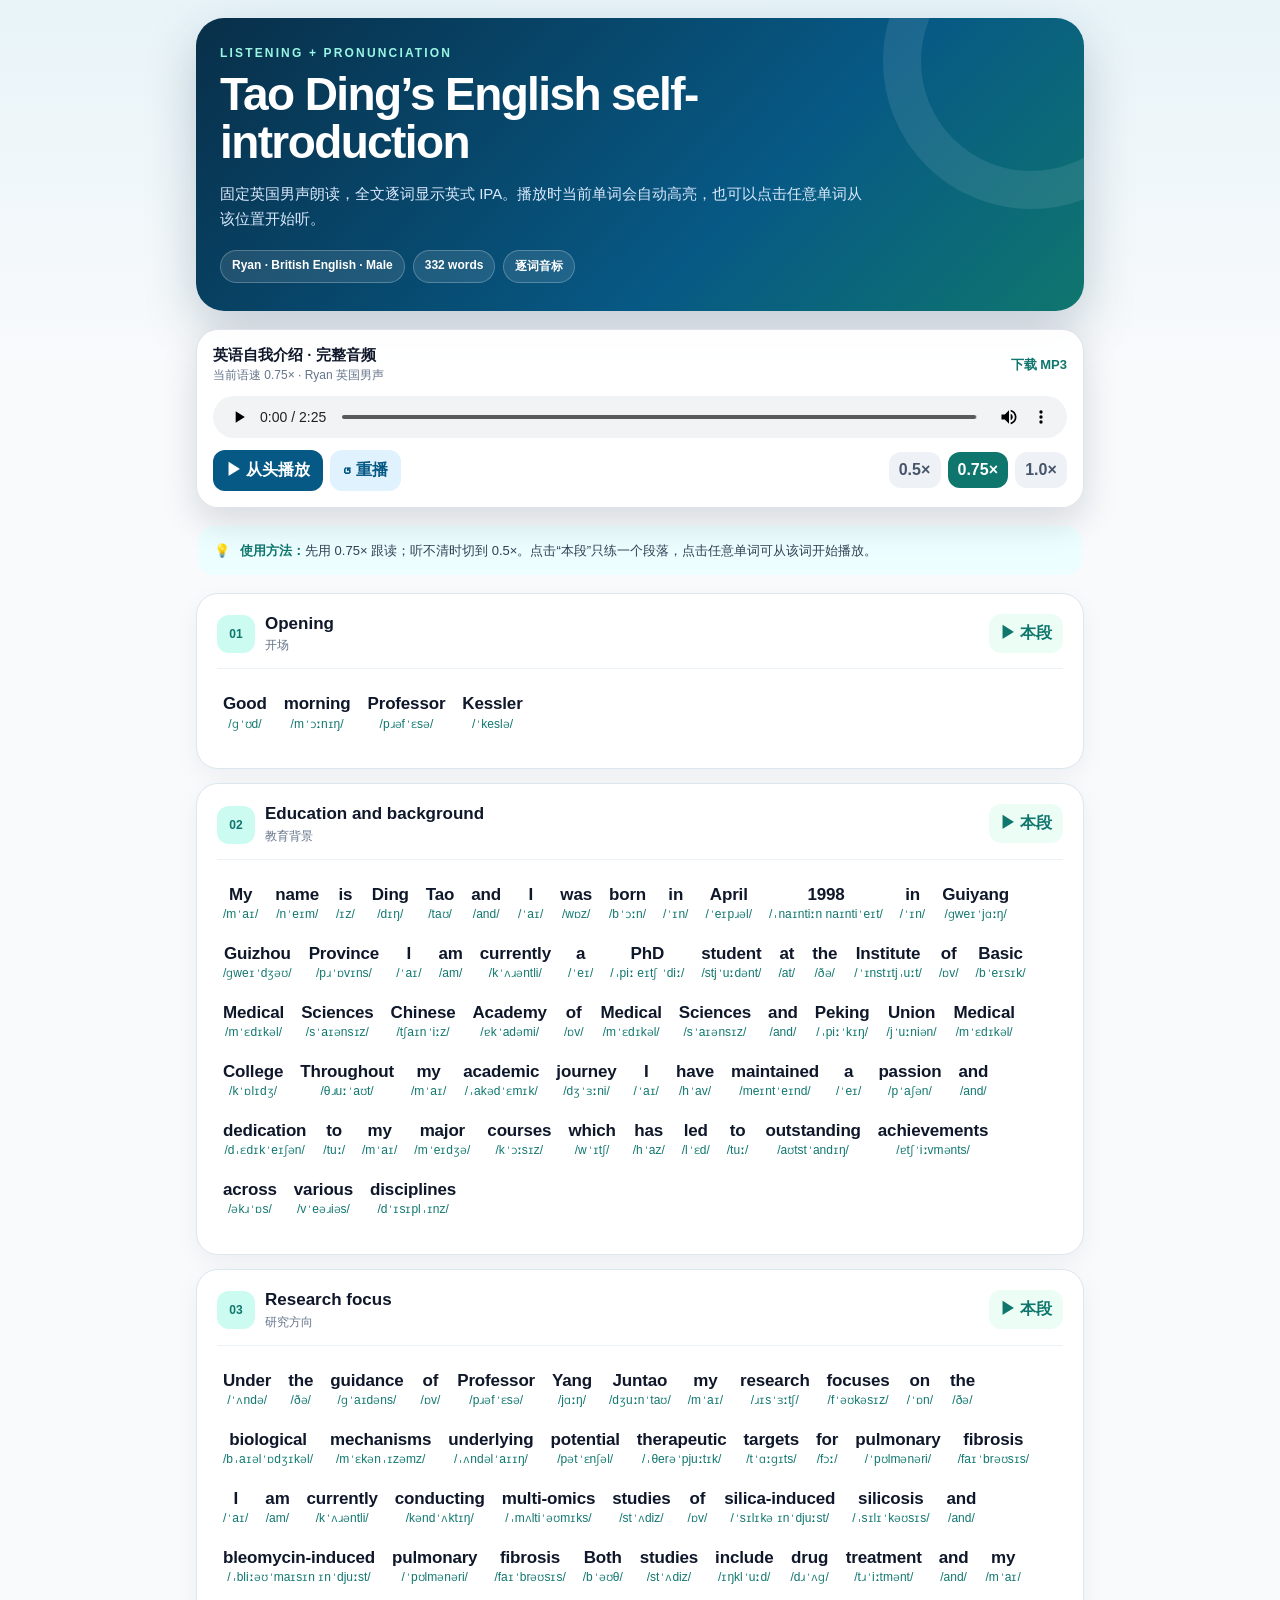
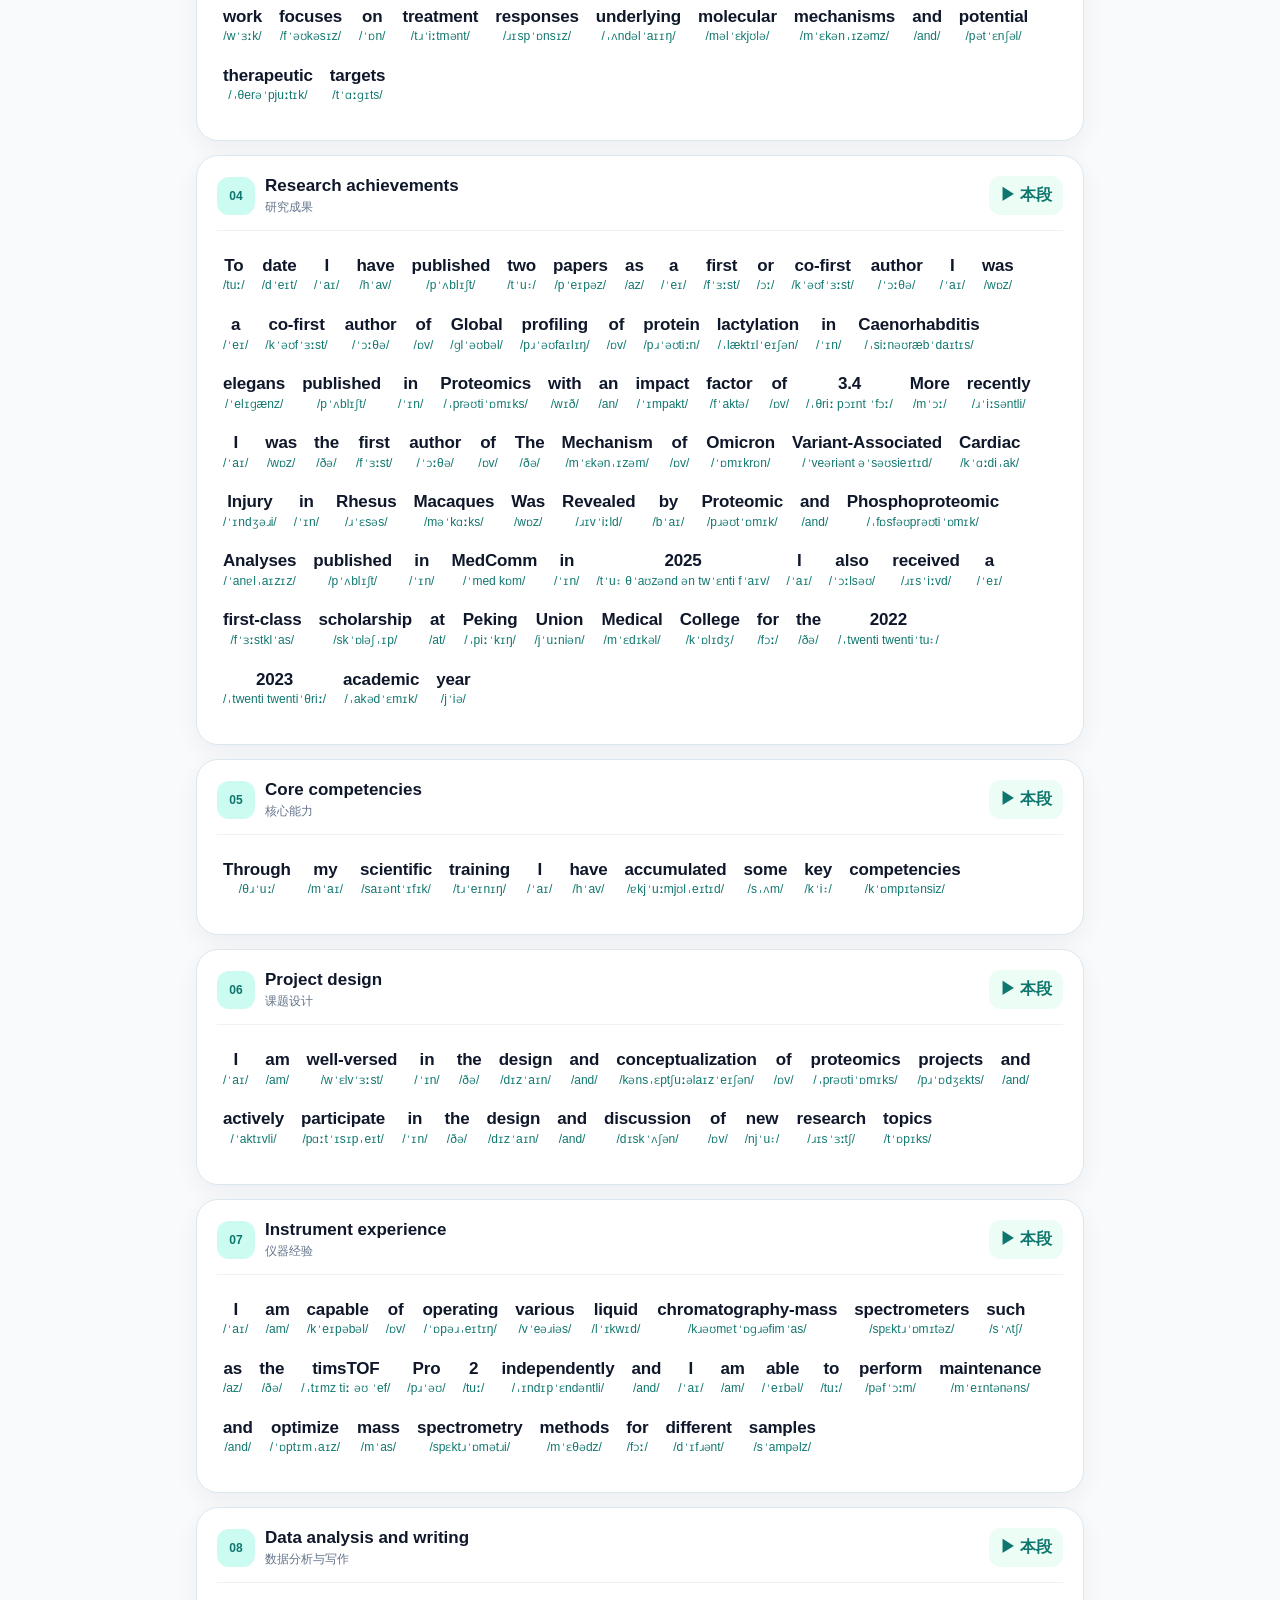
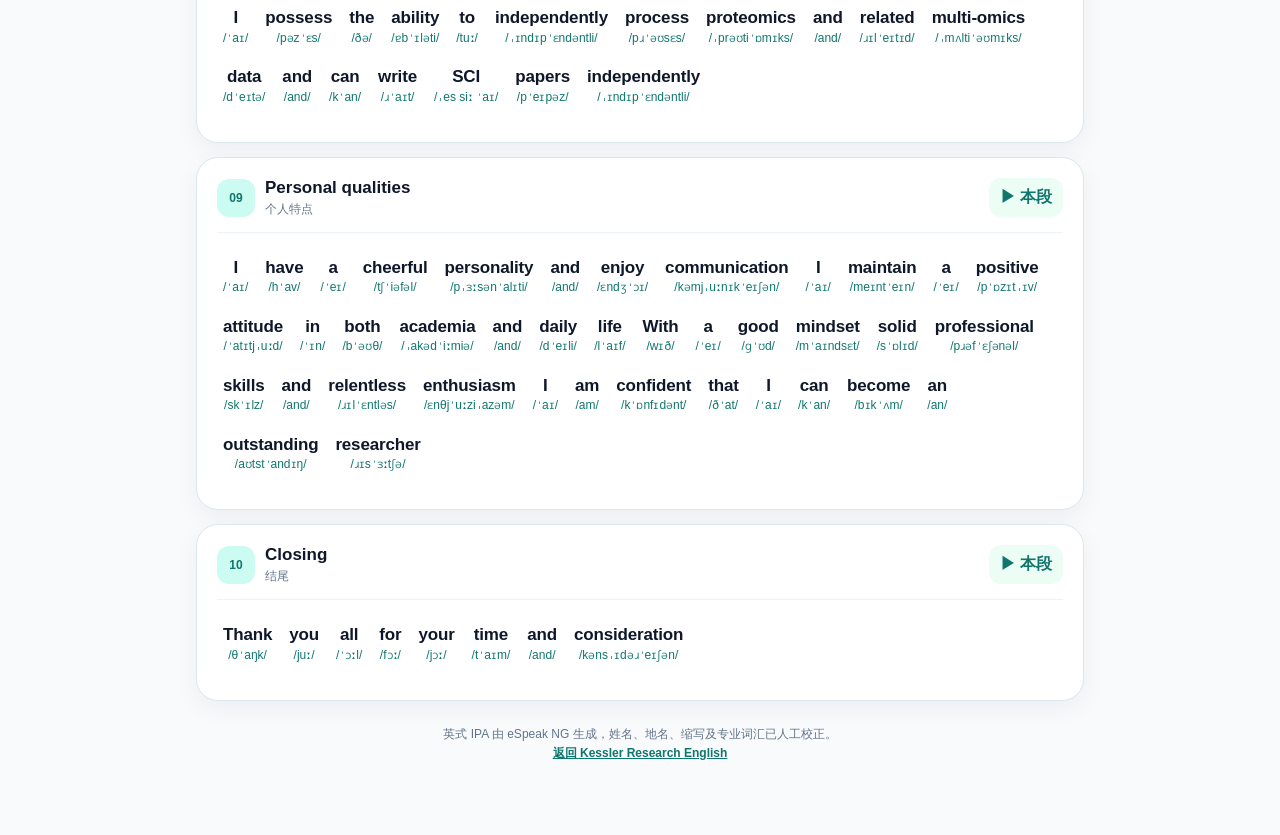
==== commit 08f618b0: "Add Omicron paper to research achievements" ====
--- a/app/self-introduction/index.html
+++ b/app/self-introduction/index.html
@@ -79,7 +79,7 @@
       <p class="eyebrow">Listening + Pronunciation</p>
       <h1>Tao Ding’s English self-introduction</h1>
       <p class="hero-copy">固定英国男声朗读，全文逐词显示英式 IPA。播放时当前单词会自动高亮，也可以点击任意单词从该位置开始听。</p>
-      <div class="badges"><span class="badge">Ryan · British English · Male</span><span class="badge">298 words</span><span class="badge">逐词音标</span></div>
+      <div class="badges"><span class="badge">Ryan · British English · Male</span><span class="badge">332 words</span><span class="badge">逐词音标</span></div>
     </section>
 
     <section class="player" aria-label="音频播放器">
@@ -120,57 +120,57 @@
   <header class="paragraph-header">
     <div><span class="paragraph-number">04</span>
       <h2>Research achievements</h2><p>研究成果</p></div>
-    <button class="play-paragraph" type="button" data-start="54.388" data-end="76.325" aria-label="播放本段">▶ 本段</button>
-  </header>
-  <p class="annotated-text"><button class="word-unit" type="button" data-word-index="120" data-start="54.388" data-end="54.55" aria-label="To, tuː"><span class="word-text">To</span><span class="word-ipa">/tuː/</span></button> <button class="word-unit" type="button" data-word-index="121" data-start="54.55" data-end="55.025" aria-label="date, dˈeɪt"><span class="word-text">date</span><span class="word-ipa">/dˈeɪt/</span></button>, <button class="word-unit" type="button" data-word-index="122" data-start="55.025" data-end="55.2" aria-label="my, mˈaɪ"><span class="word-text">my</span><span class="word-ipa">/mˈaɪ/</span></button> <button class="word-unit" type="button" data-word-index="123" data-start="55.2" data-end="55.737" aria-label="research, ɹɪsˈɜːtʃ"><span class="word-text">research</span><span class="word-ipa">/ɹɪsˈɜːtʃ/</span></button> <button class="word-unit" type="button" data-word-index="124" data-start="55.737" data-end="56.3" aria-label="achievements, ɐtʃˈiːvmənts"><span class="word-text">achievements</span><span class="word-ipa">/ɐtʃˈiːvmənts/</span></button> <button class="word-unit" type="button" data-word-index="125" data-start="56.3" data-end="56.725" aria-label="include, ɪŋklˈuːd"><span class="word-text">include</span><span class="word-ipa">/ɪŋklˈuːd/</span></button> <button class="word-unit" type="button" data-word-index="126" data-start="56.725" data-end="56.962" aria-label="being, bˈiːɪŋ"><span class="word-text">being</span><span class="word-ipa">/bˈiːɪŋ/</span></button> <button class="word-unit" type="button" data-word-index="127" data-start="56.962" data-end="57.05" aria-label="the, ðə"><span class="word-text">the</span><span class="word-ipa">/ðə/</span></button> <button class="word-unit" type="button" data-word-index="128" data-start="57.05" data-end="57.638" aria-label="co-first, kˈəʊfˈɜːst"><span class="word-text">co-first</span><span class="word-ipa">/kˈəʊfˈɜːst/</span></button> <button class="word-unit" type="button" data-word-index="129" data-start="57.638" data-end="58.013" aria-label="author, ˈɔːθə"><span class="word-text">author</span><span class="word-ipa">/ˈɔːθə/</span></button> <button class="word-unit" type="button" data-word-index="130" data-start="58.013" data-end="58.138" aria-label="of, ɒv"><span class="word-text">of</span><span class="word-ipa">/ɒv/</span></button> <button class="word-unit" type="button" data-word-index="131" data-start="58.138" data-end="58.225" aria-label="a, ˈeɪ"><span class="word-text">a</span><span class="word-ipa">/ˈeɪ/</span></button> <button class="word-unit" type="button" data-word-index="132" data-start="58.225" data-end="58.562" aria-label="paper, pˈeɪpə"><span class="word-text">paper</span><span class="word-ipa">/pˈeɪpə/</span></button> <button class="word-unit" type="button" data-word-index="133" data-start="58.562" data-end="59.062" aria-label="titled, tˈaɪtəld"><span class="word-text">titled</span><span class="word-ipa">/tˈaɪtəld/</span></button> &quot;<button class="word-unit" type="button" data-word-index="134" data-start="59.062" data-end="59.5" aria-label="Global, ɡlˈəʊbəl"><span class="word-text">Global</span><span class="word-ipa">/ɡlˈəʊbəl/</span></button> <button class="word-unit" type="button" data-word-index="135" data-start="59.5" data-end="60.087" aria-label="profiling, pɹˈəʊfaɪlɪŋ"><span class="word-text">profiling</span><span class="word-ipa">/pɹˈəʊfaɪlɪŋ/</span></button> <button class="word-unit" type="button" data-word-index="136" data-start="60.087" data-end="60.2" aria-label="of, ɒv"><span class="word-text">of</span><span class="word-ipa">/ɒv/</span></button> <button class="word-unit" type="button" data-word-index="137" data-start="60.2" data-end="60.663" aria-label="protein, pɹˈəʊtiːn"><span class="word-text">protein</span><span class="word-ipa">/pɹˈəʊtiːn/</span></button> <button class="word-unit" type="button" data-word-index="138" data-start="60.663" data-end="61.3" aria-label="lactylation, ˌlæktɪlˈeɪʃən"><span class="word-text">lactylation</span><span class="word-ipa">/ˌlæktɪlˈeɪʃən/</span></button> <button class="word-unit" type="button" data-word-index="139" data-start="61.3" data-end="61.45" aria-label="in, ˈɪn"><span class="word-text">in</span><span class="word-ipa">/ˈɪn/</span></button> <button class="word-unit" type="button" data-word-index="140" data-start="61.45" data-end="62.362" aria-label="Caenorhabditis, ˌsiːnəʊræbˈdaɪtɪs"><span class="word-text">Caenorhabditis</span><span class="word-ipa">/ˌsiːnəʊræbˈdaɪtɪs/</span></button> <button class="word-unit" type="button" data-word-index="141" data-start="62.362" data-end="63.1" aria-label="elegans, ˈelɪɡænz"><span class="word-text">elegans</span><span class="word-ipa">/ˈelɪɡænz/</span></button>,&quot; <button class="word-unit" type="button" data-word-index="142" data-start="63.1" data-end="63.5" aria-label="published, pˈʌblɪʃt"><span class="word-text">published</span><span class="word-ipa">/pˈʌblɪʃt/</span></button> <button class="word-unit" type="button" data-word-index="143" data-start="63.5" data-end="63.587" aria-label="in, ˈɪn"><span class="word-text">in</span><span class="word-ipa">/ˈɪn/</span></button> <button class="word-unit" type="button" data-word-index="144" data-start="63.587" data-end="63.688" aria-label="the, ðə"><span class="word-text">the</span><span class="word-ipa">/ðə/</span></button> <button class="word-unit" type="button" data-word-index="145" data-start="63.688" data-end="64.05" aria-label="journal, dʒˈɜːnəl"><span class="word-text">journal</span><span class="word-ipa">/dʒˈɜːnəl/</span></button> <button class="word-unit" type="button" data-word-index="146" data-start="64.05" data-end="64.975" aria-label="Proteomics, ˌprəʊtiˈɒmɪks"><span class="word-text">Proteomics</span><span class="word-ipa">/ˌprəʊtiˈɒmɪks/</span></button> (<button class="word-unit" type="button" data-word-index="147" data-start="64.975" data-end="65.388" aria-label="Impact, ˈɪmpakt"><span class="word-text">Impact</span><span class="word-ipa">/ˈɪmpakt/</span></button> <button class="word-unit" type="button" data-word-index="148" data-start="65.388" data-end="66.075" aria-label="Factor, fˈaktə"><span class="word-text">Factor</span><span class="word-ipa">/fˈaktə/</span></button>: <button class="word-unit" type="button" data-word-index="149" data-start="66.075" data-end="67.925" aria-label="3.4, ˌθriː pɔɪnt ˈfɔː"><span class="word-text">3.4</span><span class="word-ipa">/ˌθriː pɔɪnt ˈfɔː/</span></button>). <button class="word-unit" type="button" data-word-index="150" data-start="67.925" data-end="68.737" aria-label="Additionally, ɐdˈɪʃənəli"><span class="word-text">Additionally</span><span class="word-ipa">/ɐdˈɪʃənəli/</span></button>, <button class="word-unit" type="button" data-word-index="151" data-start="68.737" data-end="68.825" aria-label="I, ˈaɪ"><span class="word-text">I</span><span class="word-ipa">/ˈaɪ/</span></button> <button class="word-unit" type="button" data-word-index="152" data-start="68.825" data-end="69.0" aria-label="was, wɒz"><span class="word-text">was</span><span class="word-ipa">/wɒz/</span></button> <button class="word-unit" type="button" data-word-index="153" data-start="69.0" data-end="69.275" aria-label="honoured, ˈɒnəd"><span class="word-text">honoured</span><span class="word-ipa">/ˈɒnəd/</span></button> <button class="word-unit" type="button" data-word-index="154" data-start="69.275" data-end="69.412" aria-label="with, wɪð"><span class="word-text">with</span><span class="word-ipa">/wɪð/</span></button> <button class="word-unit" type="button" data-word-index="155" data-start="69.412" data-end="69.5" aria-label="the, ðə"><span class="word-text">the</span><span class="word-ipa">/ðə/</span></button> <button class="word-unit" type="button" data-word-index="156" data-start="69.5" data-end="70.125" aria-label="first-class, fˈɜːstklˈas"><span class="word-text">first-class</span><span class="word-ipa">/fˈɜːstklˈas/</span></button> <button class="word-unit" type="button" data-word-index="157" data-start="70.125" data-end="70.65" aria-label="scholarship, skˈɒləʃˌɪp"><span class="word-text">scholarship</span><span class="word-ipa">/skˈɒləʃˌɪp/</span></button> <button class="word-unit" type="button" data-word-index="158" data-start="70.65" data-end="70.75" aria-label="at, at"><span class="word-text">at</span><span class="word-ipa">/at/</span></button> <button class="word-unit" type="button" data-word-index="159" data-start="70.75" data-end="71.088" aria-label="Peking, ˌpiːˈkɪŋ"><span class="word-text">Peking</span><span class="word-ipa">/ˌpiːˈkɪŋ/</span></button> <button class="word-unit" type="button" data-word-index="160" data-start="71.088" data-end="71.425" aria-label="Union, jˈuːniən"><span class="word-text">Union</span><span class="word-ipa">/jˈuːniən/</span></button> <button class="word-unit" type="button" data-word-index="161" data-start="71.425" data-end="71.812" aria-label="Medical, mˈɛdɪkəl"><span class="word-text">Medical</span><span class="word-ipa">/mˈɛdɪkəl/</span></button> <button class="word-unit" type="button" data-word-index="162" data-start="71.812" data-end="72.175" aria-label="College, kˈɒlɪdʒ"><span class="word-text">College</span><span class="word-ipa">/kˈɒlɪdʒ/</span></button> <button class="word-unit" type="button" data-word-index="163" data-start="72.175" data-end="72.263" aria-label="for, fɔː"><span class="word-text">for</span><span class="word-ipa">/fɔː/</span></button> <button class="word-unit" type="button" data-word-index="164" data-start="72.263" data-end="72.375" aria-label="the, ðə"><span class="word-text">the</span><span class="word-ipa">/ðə/</span></button> <button class="word-unit" type="button" data-word-index="165" data-start="72.375" data-end="72.925" aria-label="academic, ˌakədˈɛmɪk"><span class="word-text">academic</span><span class="word-ipa">/ˌakədˈɛmɪk/</span></button> <button class="word-unit" type="button" data-word-index="166" data-start="72.925" data-end="73.225" aria-label="year, jˈiə"><span class="word-text">year</span><span class="word-ipa">/jˈiə/</span></button> <button class="word-unit" type="button" data-word-index="167" data-start="73.225" data-end="74.344" aria-label="2022, ˌtwenti twentiˈtuː"><span class="word-text">2022</span><span class="word-ipa">/ˌtwenti twentiˈtuː/</span></button>-<button class="word-unit" type="button" data-word-index="168" data-start="74.344" data-end="76.325" aria-label="2023, ˌtwenti twentiˈθriː"><span class="word-text">2023</span><span class="word-ipa">/ˌtwenti twentiˈθriː/</span></button>.</p>
+    <button class="play-paragraph" type="button" data-start="54.388" data-end="90.412" aria-label="播放本段">▶ 本段</button>
+  </header>
+  <p class="annotated-text"><button class="word-unit" type="button" data-word-index="120" data-start="54.388" data-end="54.538" aria-label="To, tuː"><span class="word-text">To</span><span class="word-ipa">/tuː/</span></button> <button class="word-unit" type="button" data-word-index="121" data-start="54.538" data-end="55.138" aria-label="date, dˈeɪt"><span class="word-text">date</span><span class="word-ipa">/dˈeɪt/</span></button>, <button class="word-unit" type="button" data-word-index="122" data-start="55.138" data-end="55.225" aria-label="I, ˈaɪ"><span class="word-text">I</span><span class="word-ipa">/ˈaɪ/</span></button> <button class="word-unit" type="button" data-word-index="123" data-start="55.225" data-end="55.388" aria-label="have, hˈav"><span class="word-text">have</span><span class="word-ipa">/hˈav/</span></button> <button class="word-unit" type="button" data-word-index="124" data-start="55.388" data-end="55.812" aria-label="published, pˈʌblɪʃt"><span class="word-text">published</span><span class="word-ipa">/pˈʌblɪʃt/</span></button> <button class="word-unit" type="button" data-word-index="125" data-start="55.812" data-end="56.0" aria-label="two, tˈuː"><span class="word-text">two</span><span class="word-ipa">/tˈuː/</span></button> <button class="word-unit" type="button" data-word-index="126" data-start="56.0" data-end="56.4" aria-label="papers, pˈeɪpəz"><span class="word-text">papers</span><span class="word-ipa">/pˈeɪpəz/</span></button> <button class="word-unit" type="button" data-word-index="127" data-start="56.4" data-end="56.513" aria-label="as, az"><span class="word-text">as</span><span class="word-ipa">/az/</span></button> <button class="word-unit" type="button" data-word-index="128" data-start="56.513" data-end="56.575" aria-label="a, ˈeɪ"><span class="word-text">a</span><span class="word-ipa">/ˈeɪ/</span></button> <button class="word-unit" type="button" data-word-index="129" data-start="56.575" data-end="57.0" aria-label="first, fˈɜːst"><span class="word-text">first</span><span class="word-ipa">/fˈɜːst/</span></button> <button class="word-unit" type="button" data-word-index="130" data-start="57.0" data-end="57.087" aria-label="or, ɔː"><span class="word-text">or</span><span class="word-ipa">/ɔː/</span></button> <button class="word-unit" type="button" data-word-index="131" data-start="57.087" data-end="57.725" aria-label="co-first, kˈəʊfˈɜːst"><span class="word-text">co-first</span><span class="word-ipa">/kˈəʊfˈɜːst/</span></button> <button class="word-unit" type="button" data-word-index="132" data-start="57.725" data-end="59.025" aria-label="author, ˈɔːθə"><span class="word-text">author</span><span class="word-ipa">/ˈɔːθə/</span></button>. <button class="word-unit" type="button" data-word-index="133" data-start="59.025" data-end="59.188" aria-label="I, ˈaɪ"><span class="word-text">I</span><span class="word-ipa">/ˈaɪ/</span></button> <button class="word-unit" type="button" data-word-index="134" data-start="59.188" data-end="59.337" aria-label="was, wɒz"><span class="word-text">was</span><span class="word-ipa">/wɒz/</span></button> <button class="word-unit" type="button" data-word-index="135" data-start="59.337" data-end="59.4" aria-label="a, ˈeɪ"><span class="word-text">a</span><span class="word-ipa">/ˈeɪ/</span></button> <button class="word-unit" type="button" data-word-index="136" data-start="59.4" data-end="60.025" aria-label="co-first, kˈəʊfˈɜːst"><span class="word-text">co-first</span><span class="word-ipa">/kˈəʊfˈɜːst/</span></button> <button class="word-unit" type="button" data-word-index="137" data-start="60.025" data-end="60.4" aria-label="author, ˈɔːθə"><span class="word-text">author</span><span class="word-ipa">/ˈɔːθə/</span></button> <button class="word-unit" type="button" data-word-index="138" data-start="60.4" data-end="60.587" aria-label="of, ɒv"><span class="word-text">of</span><span class="word-ipa">/ɒv/</span></button> &quot;<button class="word-unit" type="button" data-word-index="139" data-start="60.587" data-end="61.025" aria-label="Global, ɡlˈəʊbəl"><span class="word-text">Global</span><span class="word-ipa">/ɡlˈəʊbəl/</span></button> <button class="word-unit" type="button" data-word-index="140" data-start="61.025" data-end="61.612" aria-label="profiling, pɹˈəʊfaɪlɪŋ"><span class="word-text">profiling</span><span class="word-ipa">/pɹˈəʊfaɪlɪŋ/</span></button> <button class="word-unit" type="button" data-word-index="141" data-start="61.612" data-end="61.725" aria-label="of, ɒv"><span class="word-text">of</span><span class="word-ipa">/ɒv/</span></button> <button class="word-unit" type="button" data-word-index="142" data-start="61.725" data-end="62.2" aria-label="protein, pɹˈəʊtiːn"><span class="word-text">protein</span><span class="word-ipa">/pɹˈəʊtiːn/</span></button> <button class="word-unit" type="button" data-word-index="143" data-start="62.2" data-end="62.85" aria-label="lactylation, ˌlæktɪlˈeɪʃən"><span class="word-text">lactylation</span><span class="word-ipa">/ˌlæktɪlˈeɪʃən/</span></button> <button class="word-unit" type="button" data-word-index="144" data-start="62.85" data-end="63.0" aria-label="in, ˈɪn"><span class="word-text">in</span><span class="word-ipa">/ˈɪn/</span></button> <button class="word-unit" type="button" data-word-index="145" data-start="63.0" data-end="63.913" aria-label="Caenorhabditis, ˌsiːnəʊræbˈdaɪtɪs"><span class="word-text">Caenorhabditis</span><span class="word-ipa">/ˌsiːnəʊræbˈdaɪtɪs/</span></button> <button class="word-unit" type="button" data-word-index="146" data-start="63.913" data-end="64.65" aria-label="elegans, ˈelɪɡænz"><span class="word-text">elegans</span><span class="word-ipa">/ˈelɪɡænz/</span></button>,&quot; <button class="word-unit" type="button" data-word-index="147" data-start="64.65" data-end="65.05" aria-label="published, pˈʌblɪʃt"><span class="word-text">published</span><span class="word-ipa">/pˈʌblɪʃt/</span></button> <button class="word-unit" type="button" data-word-index="148" data-start="65.05" data-end="65.162" aria-label="in, ˈɪn"><span class="word-text">in</span><span class="word-ipa">/ˈɪn/</span></button> <button class="word-unit" type="button" data-word-index="149" data-start="65.162" data-end="66.15" aria-label="Proteomics, ˌprəʊtiˈɒmɪks"><span class="word-text">Proteomics</span><span class="word-ipa">/ˌprəʊtiˈɒmɪks/</span></button>, <button class="word-unit" type="button" data-word-index="150" data-start="66.15" data-end="66.287" aria-label="with, wɪð"><span class="word-text">with</span><span class="word-ipa">/wɪð/</span></button> <button class="word-unit" type="button" data-word-index="151" data-start="66.287" data-end="66.362" aria-label="an, an"><span class="word-text">an</span><span class="word-ipa">/an/</span></button> <button class="word-unit" type="button" data-word-index="152" data-start="66.362" data-end="66.787" aria-label="impact, ˈɪmpakt"><span class="word-text">impact</span><span class="word-ipa">/ˈɪmpakt/</span></button> <button class="word-unit" type="button" data-word-index="153" data-start="66.787" data-end="67.213" aria-label="factor, fˈaktə"><span class="word-text">factor</span><span class="word-ipa">/fˈaktə/</span></button> <button class="word-unit" type="button" data-word-index="154" data-start="67.213" data-end="67.362" aria-label="of, ɒv"><span class="word-text">of</span><span class="word-ipa">/ɒv/</span></button> <button class="word-unit" type="button" data-word-index="155" data-start="67.362" data-end="69.263" aria-label="3.4, ˌθriː pɔɪnt ˈfɔː"><span class="word-text">3.4</span><span class="word-ipa">/ˌθriː pɔɪnt ˈfɔː/</span></button>. <button class="word-unit" type="button" data-word-index="156" data-start="69.263" data-end="69.513" aria-label="More, mˈɔː"><span class="word-text">More</span><span class="word-ipa">/mˈɔː/</span></button> <button class="word-unit" type="button" data-word-index="157" data-start="69.513" data-end="70.287" aria-label="recently, ɹˈiːsəntli"><span class="word-text">recently</span><span class="word-ipa">/ɹˈiːsəntli/</span></button>, <button class="word-unit" type="button" data-word-index="158" data-start="70.287" data-end="70.388" aria-label="I, ˈaɪ"><span class="word-text">I</span><span class="word-ipa">/ˈaɪ/</span></button> <button class="word-unit" type="button" data-word-index="159" data-start="70.388" data-end="70.562" aria-label="was, wɒz"><span class="word-text">was</span><span class="word-ipa">/wɒz/</span></button> <button class="word-unit" type="button" data-word-index="160" data-start="70.562" data-end="70.662" aria-label="the, ðə"><span class="word-text">the</span><span class="word-ipa">/ðə/</span></button> <button class="word-unit" type="button" data-word-index="161" data-start="70.662" data-end="71.025" aria-label="first, fˈɜːst"><span class="word-text">first</span><span class="word-ipa">/fˈɜːst/</span></button> <button class="word-unit" type="button" data-word-index="162" data-start="71.025" data-end="71.4" aria-label="author, ˈɔːθə"><span class="word-text">author</span><span class="word-ipa">/ˈɔːθə/</span></button> <button class="word-unit" type="button" data-word-index="163" data-start="71.4" data-end="71.525" aria-label="of, ɒv"><span class="word-text">of</span><span class="word-ipa">/ɒv/</span></button> &quot;<button class="word-unit" type="button" data-word-index="164" data-start="71.525" data-end="71.625" aria-label="The, ðə"><span class="word-text">The</span><span class="word-ipa">/ðə/</span></button> <button class="word-unit" type="button" data-word-index="165" data-start="71.625" data-end="72.188" aria-label="Mechanism, mˈɛkənˌɪzəm"><span class="word-text">Mechanism</span><span class="word-ipa">/mˈɛkənˌɪzəm/</span></button> <button class="word-unit" type="button" data-word-index="166" data-start="72.188" data-end="72.287" aria-label="of, ɒv"><span class="word-text">of</span><span class="word-ipa">/ɒv/</span></button> <button class="word-unit" type="button" data-word-index="167" data-start="72.287" data-end="72.862" aria-label="Omicron, ˈɒmɪkrɒn"><span class="word-text">Omicron</span><span class="word-ipa">/ˈɒmɪkrɒn/</span></button> <button class="word-unit" type="button" data-word-index="168" data-start="72.862" data-end="74.0" aria-label="Variant-Associated, ˈveəriənt əˈsəʊsieɪtɪd"><span class="word-text">Variant-Associated</span><span class="word-ipa">/ˈveəriənt əˈsəʊsieɪtɪd/</span></button> <button class="word-unit" type="button" data-word-index="169" data-start="74.0" data-end="74.55" aria-label="Cardiac, kˈɑːdiˌak"><span class="word-text">Cardiac</span><span class="word-ipa">/kˈɑːdiˌak/</span></button> <button class="word-unit" type="button" data-word-index="170" data-start="74.55" data-end="74.95" aria-label="Injury, ˈɪndʒəɹi"><span class="word-text">Injury</span><span class="word-ipa">/ˈɪndʒəɹi/</span></button> <button class="word-unit" type="button" data-word-index="171" data-start="74.95" data-end="75.088" aria-label="in, ˈɪn"><span class="word-text">in</span><span class="word-ipa">/ˈɪn/</span></button> <button class="word-unit" type="button" data-word-index="172" data-start="75.088" data-end="75.463" aria-label="Rhesus, ɹˈɛsəs"><span class="word-text">Rhesus</span><span class="word-ipa">/ɹˈɛsəs/</span></button> <button class="word-unit" type="button" data-word-index="173" data-start="75.463" data-end="75.987" aria-label="Macaques, məˈkɑːks"><span class="word-text">Macaques</span><span class="word-ipa">/məˈkɑːks/</span></button> <button class="word-unit" type="button" data-word-index="174" data-start="75.987" data-end="76.15" aria-label="Was, wɒz"><span class="word-text">Was</span><span class="word-ipa">/wɒz/</span></button> <button class="word-unit" type="button" data-word-index="175" data-start="76.15" data-end="76.588" aria-label="Revealed, ɹɪvˈiːld"><span class="word-text">Revealed</span><span class="word-ipa">/ɹɪvˈiːld/</span></button> <button class="word-unit" type="button" data-word-index="176" data-start="76.588" data-end="76.725" aria-label="by, bˈaɪ"><span class="word-text">by</span><span class="word-ipa">/bˈaɪ/</span></button> <button class="word-unit" type="button" data-word-index="177" data-start="76.725" data-end="77.388" aria-label="Proteomic, pɹəʊtˈɒmɪk"><span class="word-text">Proteomic</span><span class="word-ipa">/pɹəʊtˈɒmɪk/</span></button> <button class="word-unit" type="button" data-word-index="178" data-start="77.388" data-end="77.513" aria-label="and, and"><span class="word-text">and</span><span class="word-ipa">/and/</span></button> <button class="word-unit" type="button" data-word-index="179" data-start="77.513" data-end="78.737" aria-label="Phosphoproteomic, ˌfɒsfəʊprəʊtiˈɒmɪk"><span class="word-text">Phosphoproteomic</span><span class="word-ipa">/ˌfɒsfəʊprəʊtiˈɒmɪk/</span></button> <button class="word-unit" type="button" data-word-index="180" data-start="78.737" data-end="79.6" aria-label="Analyses, ˈanɐlˌaɪzɪz"><span class="word-text">Analyses</span><span class="word-ipa">/ˈanɐlˌaɪzɪz/</span></button>,&quot; <button class="word-unit" type="button" data-word-index="181" data-start="79.6" data-end="80.025" aria-label="published, pˈʌblɪʃt"><span class="word-text">published</span><span class="word-ipa">/pˈʌblɪʃt/</span></button> <button class="word-unit" type="button" data-word-index="182" data-start="80.025" data-end="80.15" aria-label="in, ˈɪn"><span class="word-text">in</span><span class="word-ipa">/ˈɪn/</span></button> <button class="word-unit" type="button" data-word-index="183" data-start="80.15" data-end="80.562" aria-label="MedComm, ˈmed kɒm"><span class="word-text">MedComm</span><span class="word-ipa">/ˈmed kɒm/</span></button> <button class="word-unit" type="button" data-word-index="184" data-start="80.562" data-end="81.025" aria-label="in, ˈɪn"><span class="word-text">in</span><span class="word-ipa">/ˈɪn/</span></button> <button class="word-unit" type="button" data-word-index="185" data-start="81.025" data-end="82.812" aria-label="2025, tˈuː θˈaʊzənd ən twˈɛnti fˈaɪv"><span class="word-text">2025</span><span class="word-ipa">/tˈuː θˈaʊzənd ən twˈɛnti fˈaɪv/</span></button>. <button class="word-unit" type="button" data-word-index="186" data-start="82.812" data-end="82.987" aria-label="I, ˈaɪ"><span class="word-text">I</span><span class="word-ipa">/ˈaɪ/</span></button> <button class="word-unit" type="button" data-word-index="187" data-start="82.987" data-end="83.287" aria-label="also, ˈɔːlsəʊ"><span class="word-text">also</span><span class="word-ipa">/ˈɔːlsəʊ/</span></button> <button class="word-unit" type="button" data-word-index="188" data-start="83.287" data-end="83.688" aria-label="received, ɹɪsˈiːvd"><span class="word-text">received</span><span class="word-ipa">/ɹɪsˈiːvd/</span></button> <button class="word-unit" type="button" data-word-index="189" data-start="83.688" data-end="83.75" aria-label="a, ˈeɪ"><span class="word-text">a</span><span class="word-ipa">/ˈeɪ/</span></button> <button class="word-unit" type="button" data-word-index="190" data-start="83.75" data-end="84.388" aria-label="first-class, fˈɜːstklˈas"><span class="word-text">first-class</span><span class="word-ipa">/fˈɜːstklˈas/</span></button> <button class="word-unit" type="button" data-word-index="191" data-start="84.388" data-end="84.912" aria-label="scholarship, skˈɒləʃˌɪp"><span class="word-text">scholarship</span><span class="word-ipa">/skˈɒləʃˌɪp/</span></button> <button class="word-unit" type="button" data-word-index="192" data-start="84.912" data-end="85.025" aria-label="at, at"><span class="word-text">at</span><span class="word-ipa">/at/</span></button> <button class="word-unit" type="button" data-word-index="193" data-start="85.025" data-end="85.35" aria-label="Peking, ˌpiːˈkɪŋ"><span class="word-text">Peking</span><span class="word-ipa">/ˌpiːˈkɪŋ/</span></button> <button class="word-unit" type="button" data-word-index="194" data-start="85.35" data-end="85.7" aria-label="Union, jˈuːniən"><span class="word-text">Union</span><span class="word-ipa">/jˈuːniən/</span></button> <button class="word-unit" type="button" data-word-index="195" data-start="85.7" data-end="86.062" aria-label="Medical, mˈɛdɪkəl"><span class="word-text">Medical</span><span class="word-ipa">/mˈɛdɪkəl/</span></button> <button class="word-unit" type="button" data-word-index="196" data-start="86.062" data-end="86.412" aria-label="College, kˈɒlɪdʒ"><span class="word-text">College</span><span class="word-ipa">/kˈɒlɪdʒ/</span></button> <button class="word-unit" type="button" data-word-index="197" data-start="86.412" data-end="86.5" aria-label="for, fɔː"><span class="word-text">for</span><span class="word-ipa">/fɔː/</span></button> <button class="word-unit" type="button" data-word-index="198" data-start="86.5" data-end="86.6" aria-label="the, ðə"><span class="word-text">the</span><span class="word-ipa">/ðə/</span></button> <button class="word-unit" type="button" data-word-index="199" data-start="86.6" data-end="87.606" aria-label="2022, ˌtwenti twentiˈtuː"><span class="word-text">2022</span><span class="word-ipa">/ˌtwenti twentiˈtuː/</span></button>-<button class="word-unit" type="button" data-word-index="200" data-start="87.606" data-end="88.625" aria-label="2023, ˌtwenti twentiˈθriː"><span class="word-text">2023</span><span class="word-ipa">/ˌtwenti twentiˈθriː/</span></button> <button class="word-unit" type="button" data-word-index="201" data-start="88.625" data-end="89.15" aria-label="academic, ˌakədˈɛmɪk"><span class="word-text">academic</span><span class="word-ipa">/ˌakədˈɛmɪk/</span></button> <button class="word-unit" type="button" data-word-index="202" data-start="89.15" data-end="90.412" aria-label="year, jˈiə"><span class="word-text">year</span><span class="word-ipa">/jˈiə/</span></button>.</p>
 </article>
 <article class="paragraph-card" data-paragraph="4">
   <header class="paragraph-header">
     <div><span class="paragraph-number">05</span>
       <h2>Core competencies</h2><p>核心能力</p></div>
-    <button class="play-paragraph" type="button" data-start="76.325" data-end="81.438" aria-label="播放本段">▶ 本段</button>
-  </header>
-  <p class="annotated-text"><button class="word-unit" type="button" data-word-index="169" data-start="76.325" data-end="76.662" aria-label="Through, θɹˈuː"><span class="word-text">Through</span><span class="word-ipa">/θɹˈuː/</span></button> <button class="word-unit" type="button" data-word-index="170" data-start="76.662" data-end="76.862" aria-label="my, mˈaɪ"><span class="word-text">my</span><span class="word-ipa">/mˈaɪ/</span></button> <button class="word-unit" type="button" data-word-index="171" data-start="76.862" data-end="77.55" aria-label="scientific, saɪəntˈɪfɪk"><span class="word-text">scientific</span><span class="word-ipa">/saɪəntˈɪfɪk/</span></button> <button class="word-unit" type="button" data-word-index="172" data-start="77.55" data-end="78.275" aria-label="training, tɹˈeɪnɪŋ"><span class="word-text">training</span><span class="word-ipa">/tɹˈeɪnɪŋ/</span></button>, <button class="word-unit" type="button" data-word-index="173" data-start="78.275" data-end="78.362" aria-label="I, ˈaɪ"><span class="word-text">I</span><span class="word-ipa">/ˈaɪ/</span></button> <button class="word-unit" type="button" data-word-index="174" data-start="78.362" data-end="78.562" aria-label="have, hˈav"><span class="word-text">have</span><span class="word-ipa">/hˈav/</span></button> <button class="word-unit" type="button" data-word-index="175" data-start="78.562" data-end="79.275" aria-label="accumulated, ɐkjˈuːmjʊlˌeɪtɪd"><span class="word-text">accumulated</span><span class="word-ipa">/ɐkjˈuːmjʊlˌeɪtɪd/</span></button> <button class="word-unit" type="button" data-word-index="176" data-start="79.275" data-end="79.475" aria-label="some, sˌʌm"><span class="word-text">some</span><span class="word-ipa">/sˌʌm/</span></button> <button class="word-unit" type="button" data-word-index="177" data-start="79.475" data-end="79.688" aria-label="key, kˈiː"><span class="word-text">key</span><span class="word-ipa">/kˈiː/</span></button> <button class="word-unit" type="button" data-word-index="178" data-start="79.688" data-end="81.438" aria-label="competencies, kˈɒmpɪtənsiz"><span class="word-text">competencies</span><span class="word-ipa">/kˈɒmpɪtənsiz/</span></button>.</p>
+    <button class="play-paragraph" type="button" data-start="90.412" data-end="95.525" aria-label="播放本段">▶ 本段</button>
+  </header>
+  <p class="annotated-text"><button class="word-unit" type="button" data-word-index="203" data-start="90.412" data-end="90.75" aria-label="Through, θɹˈuː"><span class="word-text">Through</span><span class="word-ipa">/θɹˈuː/</span></button> <button class="word-unit" type="button" data-word-index="204" data-start="90.75" data-end="90.95" aria-label="my, mˈaɪ"><span class="word-text">my</span><span class="word-ipa">/mˈaɪ/</span></button> <button class="word-unit" type="button" data-word-index="205" data-start="90.95" data-end="91.638" aria-label="scientific, saɪəntˈɪfɪk"><span class="word-text">scientific</span><span class="word-ipa">/saɪəntˈɪfɪk/</span></button> <button class="word-unit" type="button" data-word-index="206" data-start="91.638" data-end="92.362" aria-label="training, tɹˈeɪnɪŋ"><span class="word-text">training</span><span class="word-ipa">/tɹˈeɪnɪŋ/</span></button>, <button class="word-unit" type="button" data-word-index="207" data-start="92.362" data-end="92.45" aria-label="I, ˈaɪ"><span class="word-text">I</span><span class="word-ipa">/ˈaɪ/</span></button> <button class="word-unit" type="button" data-word-index="208" data-start="92.45" data-end="92.65" aria-label="have, hˈav"><span class="word-text">have</span><span class="word-ipa">/hˈav/</span></button> <button class="word-unit" type="button" data-word-index="209" data-start="92.65" data-end="93.362" aria-label="accumulated, ɐkjˈuːmjʊlˌeɪtɪd"><span class="word-text">accumulated</span><span class="word-ipa">/ɐkjˈuːmjʊlˌeɪtɪd/</span></button> <button class="word-unit" type="button" data-word-index="210" data-start="93.362" data-end="93.562" aria-label="some, sˌʌm"><span class="word-text">some</span><span class="word-ipa">/sˌʌm/</span></button> <button class="word-unit" type="button" data-word-index="211" data-start="93.562" data-end="93.775" aria-label="key, kˈiː"><span class="word-text">key</span><span class="word-ipa">/kˈiː/</span></button> <button class="word-unit" type="button" data-word-index="212" data-start="93.775" data-end="95.525" aria-label="competencies, kˈɒmpɪtənsiz"><span class="word-text">competencies</span><span class="word-ipa">/kˈɒmpɪtənsiz/</span></button>.</p>
 </article>
 <article class="paragraph-card" data-paragraph="5">
   <header class="paragraph-header">
     <div><span class="paragraph-number">06</span>
       <h2>Project design</h2><p>课题设计</p></div>
-    <button class="play-paragraph" type="button" data-start="81.438" data-end="90.237" aria-label="播放本段">▶ 本段</button>
-  </header>
-  <p class="annotated-text"><button class="word-unit" type="button" data-word-index="179" data-start="81.438" data-end="81.612" aria-label="I, ˈaɪ"><span class="word-text">I</span><span class="word-ipa">/ˈaɪ/</span></button> <button class="word-unit" type="button" data-word-index="180" data-start="81.612" data-end="81.775" aria-label="am, am"><span class="word-text">am</span><span class="word-ipa">/am/</span></button> <button class="word-unit" type="button" data-word-index="181" data-start="81.775" data-end="82.338" aria-label="well-versed, wˈɛlvˈɜːst"><span class="word-text">well-versed</span><span class="word-ipa">/wˈɛlvˈɜːst/</span></button> <button class="word-unit" type="button" data-word-index="182" data-start="82.338" data-end="82.412" aria-label="in, ˈɪn"><span class="word-text">in</span><span class="word-ipa">/ˈɪn/</span></button> <button class="word-unit" type="button" data-word-index="183" data-start="82.412" data-end="82.5" aria-label="the, ðə"><span class="word-text">the</span><span class="word-ipa">/ðə/</span></button> <button class="word-unit" type="button" data-word-index="184" data-start="82.5" data-end="82.938" aria-label="design, dɪzˈaɪn"><span class="word-text">design</span><span class="word-ipa">/dɪzˈaɪn/</span></button> <button class="word-unit" type="button" data-word-index="185" data-start="82.938" data-end="83.075" aria-label="and, and"><span class="word-text">and</span><span class="word-ipa">/and/</span></button> <button class="word-unit" type="button" data-word-index="186" data-start="83.075" data-end="84.138" aria-label="conceptualization, kənsˌɛptʃuːəlaɪzˈeɪʃən"><span class="word-text">conceptualization</span><span class="word-ipa">/kənsˌɛptʃuːəlaɪzˈeɪʃən/</span></button> <button class="word-unit" type="button" data-word-index="187" data-start="84.138" data-end="84.237" aria-label="of, ɒv"><span class="word-text">of</span><span class="word-ipa">/ɒv/</span></button> <button class="word-unit" type="button" data-word-index="188" data-start="84.237" data-end="84.888" aria-label="proteomics, ˌprəʊtiˈɒmɪks"><span class="word-text">proteomics</span><span class="word-ipa">/ˌprəʊtiˈɒmɪks/</span></button> <button class="word-unit" type="button" data-word-index="189" data-start="84.888" data-end="85.375" aria-label="projects, pɹˈɒdʒɛkts"><span class="word-text">projects</span><span class="word-ipa">/pɹˈɒdʒɛkts/</span></button> <button class="word-unit" type="button" data-word-index="190" data-start="85.375" data-end="85.5" aria-label="and, and"><span class="word-text">and</span><span class="word-ipa">/and/</span></button> <button class="word-unit" type="button" data-word-index="191" data-start="85.5" data-end="85.95" aria-label="actively, ˈaktɪvli"><span class="word-text">actively</span><span class="word-ipa">/ˈaktɪvli/</span></button> <button class="word-unit" type="button" data-word-index="192" data-start="85.95" data-end="86.675" aria-label="participate, pɑːtˈɪsɪpˌeɪt"><span class="word-text">participate</span><span class="word-ipa">/pɑːtˈɪsɪpˌeɪt/</span></button> <button class="word-unit" type="button" data-word-index="193" data-start="86.675" data-end="86.75" aria-label="in, ˈɪn"><span class="word-text">in</span><span class="word-ipa">/ˈɪn/</span></button> <button class="word-unit" type="button" data-word-index="194" data-start="86.75" data-end="86.838" aria-label="the, ðə"><span class="word-text">the</span><span class="word-ipa">/ðə/</span></button> <button class="word-unit" type="button" data-word-index="195" data-start="86.838" data-end="87.287" aria-label="design, dɪzˈaɪn"><span class="word-text">design</span><span class="word-ipa">/dɪzˈaɪn/</span></button> <button class="word-unit" type="button" data-word-index="196" data-start="87.287" data-end="87.425" aria-label="and, and"><span class="word-text">and</span><span class="word-ipa">/and/</span></button> <button class="word-unit" type="button" data-word-index="197" data-start="87.425" data-end="87.938" aria-label="discussion, dɪskˈʌʃən"><span class="word-text">discussion</span><span class="word-ipa">/dɪskˈʌʃən/</span></button> <button class="word-unit" type="button" data-word-index="198" data-start="87.938" data-end="88.05" aria-label="of, ɒv"><span class="word-text">of</span><span class="word-ipa">/ɒv/</span></button> <button class="word-unit" type="button" data-word-index="199" data-start="88.05" data-end="88.263" aria-label="new, njˈuː"><span class="word-text">new</span><span class="word-ipa">/njˈuː/</span></button> <button class="word-unit" type="button" data-word-index="200" data-start="88.263" data-end="88.787" aria-label="research, ɹɪsˈɜːtʃ"><span class="word-text">research</span><span class="word-ipa">/ɹɪsˈɜːtʃ/</span></button> <button class="word-unit" type="button" data-word-index="201" data-start="88.787" data-end="90.237" aria-label="topics, tˈɒpɪks"><span class="word-text">topics</span><span class="word-ipa">/tˈɒpɪks/</span></button>.</p>
+    <button class="play-paragraph" type="button" data-start="95.525" data-end="104.325" aria-label="播放本段">▶ 本段</button>
+  </header>
+  <p class="annotated-text"><button class="word-unit" type="button" data-word-index="213" data-start="95.525" data-end="95.7" aria-label="I, ˈaɪ"><span class="word-text">I</span><span class="word-ipa">/ˈaɪ/</span></button> <button class="word-unit" type="button" data-word-index="214" data-start="95.7" data-end="95.862" aria-label="am, am"><span class="word-text">am</span><span class="word-ipa">/am/</span></button> <button class="word-unit" type="button" data-word-index="215" data-start="95.862" data-end="96.425" aria-label="well-versed, wˈɛlvˈɜːst"><span class="word-text">well-versed</span><span class="word-ipa">/wˈɛlvˈɜːst/</span></button> <button class="word-unit" type="button" data-word-index="216" data-start="96.425" data-end="96.5" aria-label="in, ˈɪn"><span class="word-text">in</span><span class="word-ipa">/ˈɪn/</span></button> <button class="word-unit" type="button" data-word-index="217" data-start="96.5" data-end="96.588" aria-label="the, ðə"><span class="word-text">the</span><span class="word-ipa">/ðə/</span></button> <button class="word-unit" type="button" data-word-index="218" data-start="96.588" data-end="97.025" aria-label="design, dɪzˈaɪn"><span class="word-text">design</span><span class="word-ipa">/dɪzˈaɪn/</span></button> <button class="word-unit" type="button" data-word-index="219" data-start="97.025" data-end="97.162" aria-label="and, and"><span class="word-text">and</span><span class="word-ipa">/and/</span></button> <button class="word-unit" type="button" data-word-index="220" data-start="97.162" data-end="98.225" aria-label="conceptualization, kənsˌɛptʃuːəlaɪzˈeɪʃən"><span class="word-text">conceptualization</span><span class="word-ipa">/kənsˌɛptʃuːəlaɪzˈeɪʃən/</span></button> <button class="word-unit" type="button" data-word-index="221" data-start="98.225" data-end="98.325" aria-label="of, ɒv"><span class="word-text">of</span><span class="word-ipa">/ɒv/</span></button> <button class="word-unit" type="button" data-word-index="222" data-start="98.325" data-end="98.975" aria-label="proteomics, ˌprəʊtiˈɒmɪks"><span class="word-text">proteomics</span><span class="word-ipa">/ˌprəʊtiˈɒmɪks/</span></button> <button class="word-unit" type="button" data-word-index="223" data-start="98.975" data-end="99.463" aria-label="projects, pɹˈɒdʒɛkts"><span class="word-text">projects</span><span class="word-ipa">/pɹˈɒdʒɛkts/</span></button> <button class="word-unit" type="button" data-word-index="224" data-start="99.463" data-end="99.588" aria-label="and, and"><span class="word-text">and</span><span class="word-ipa">/and/</span></button> <button class="word-unit" type="button" data-word-index="225" data-start="99.588" data-end="100.037" aria-label="actively, ˈaktɪvli"><span class="word-text">actively</span><span class="word-ipa">/ˈaktɪvli/</span></button> <button class="word-unit" type="button" data-word-index="226" data-start="100.037" data-end="100.763" aria-label="participate, pɑːtˈɪsɪpˌeɪt"><span class="word-text">participate</span><span class="word-ipa">/pɑːtˈɪsɪpˌeɪt/</span></button> <button class="word-unit" type="button" data-word-index="227" data-start="100.763" data-end="100.838" aria-label="in, ˈɪn"><span class="word-text">in</span><span class="word-ipa">/ˈɪn/</span></button> <button class="word-unit" type="button" data-word-index="228" data-start="100.838" data-end="100.925" aria-label="the, ðə"><span class="word-text">the</span><span class="word-ipa">/ðə/</span></button> <button class="word-unit" type="button" data-word-index="229" data-start="100.925" data-end="101.375" aria-label="design, dɪzˈaɪn"><span class="word-text">design</span><span class="word-ipa">/dɪzˈaɪn/</span></button> <button class="word-unit" type="button" data-word-index="230" data-start="101.375" data-end="101.513" aria-label="and, and"><span class="word-text">and</span><span class="word-ipa">/and/</span></button> <button class="word-unit" type="button" data-word-index="231" data-start="101.513" data-end="102.025" aria-label="discussion, dɪskˈʌʃən"><span class="word-text">discussion</span><span class="word-ipa">/dɪskˈʌʃən/</span></button> <button class="word-unit" type="button" data-word-index="232" data-start="102.025" data-end="102.138" aria-label="of, ɒv"><span class="word-text">of</span><span class="word-ipa">/ɒv/</span></button> <button class="word-unit" type="button" data-word-index="233" data-start="102.138" data-end="102.35" aria-label="new, njˈuː"><span class="word-text">new</span><span class="word-ipa">/njˈuː/</span></button> <button class="word-unit" type="button" data-word-index="234" data-start="102.35" data-end="102.875" aria-label="research, ɹɪsˈɜːtʃ"><span class="word-text">research</span><span class="word-ipa">/ɹɪsˈɜːtʃ/</span></button> <button class="word-unit" type="button" data-word-index="235" data-start="102.875" data-end="104.325" aria-label="topics, tˈɒpɪks"><span class="word-text">topics</span><span class="word-ipa">/tˈɒpɪks/</span></button>.</p>
 </article>
 <article class="paragraph-card" data-paragraph="6">
   <header class="paragraph-header">
     <div><span class="paragraph-number">07</span>
       <h2>Instrument experience</h2><p>仪器经验</p></div>
-    <button class="play-paragraph" type="button" data-start="90.237" data-end="103.287" aria-label="播放本段">▶ 本段</button>
-  </header>
-  <p class="annotated-text"><button class="word-unit" type="button" data-word-index="202" data-start="90.237" data-end="90.4" aria-label="I, ˈaɪ"><span class="word-text">I</span><span class="word-ipa">/ˈaɪ/</span></button> <button class="word-unit" type="button" data-word-index="203" data-start="90.4" data-end="90.537" aria-label="am, am"><span class="word-text">am</span><span class="word-ipa">/am/</span></button> <button class="word-unit" type="button" data-word-index="204" data-start="90.537" data-end="90.987" aria-label="capable, kˈeɪpəbəl"><span class="word-text">capable</span><span class="word-ipa">/kˈeɪpəbəl/</span></button> <button class="word-unit" type="button" data-word-index="205" data-start="90.987" data-end="91.075" aria-label="of, ɒv"><span class="word-text">of</span><span class="word-ipa">/ɒv/</span></button> <button class="word-unit" type="button" data-word-index="206" data-start="91.075" data-end="91.638" aria-label="operating, ˈɒpəɹˌeɪtɪŋ"><span class="word-text">operating</span><span class="word-ipa">/ˈɒpəɹˌeɪtɪŋ/</span></button> <button class="word-unit" type="button" data-word-index="207" data-start="91.638" data-end="92.1" aria-label="various, vˈeəɹiəs"><span class="word-text">various</span><span class="word-ipa">/vˈeəɹiəs/</span></button> <button class="word-unit" type="button" data-word-index="208" data-start="92.1" data-end="92.487" aria-label="liquid, lˈɪkwɪd"><span class="word-text">liquid</span><span class="word-ipa">/lˈɪkwɪd/</span></button> <button class="word-unit" type="button" data-word-index="209" data-start="92.487" data-end="93.412" aria-label="chromatography-mass, kɹəʊmɐtˈɒɡɹəfimˈas"><span class="word-text">chromatography-mass</span><span class="word-ipa">/kɹəʊmɐtˈɒɡɹəfimˈas/</span></button> <button class="word-unit" type="button" data-word-index="210" data-start="93.412" data-end="94.412" aria-label="spectrometers, spɛktɹˈɒmɪtəz"><span class="word-text">spectrometers</span><span class="word-ipa">/spɛktɹˈɒmɪtəz/</span></button>, <button class="word-unit" type="button" data-word-index="211" data-start="94.412" data-end="94.65" aria-label="such, sˈʌtʃ"><span class="word-text">such</span><span class="word-ipa">/sˈʌtʃ/</span></button> <button class="word-unit" type="button" data-word-index="212" data-start="94.65" data-end="94.75" aria-label="as, az"><span class="word-text">as</span><span class="word-ipa">/az/</span></button> <button class="word-unit" type="button" data-word-index="213" data-start="94.75" data-end="94.85" aria-label="the, ðə"><span class="word-text">the</span><span class="word-ipa">/ðə/</span></button> <button class="word-unit" type="button" data-word-index="214" data-start="94.85" data-end="95.675" aria-label="timsTOF, ˌtɪmz tiː əʊ ˈef"><span class="word-text">timsTOF</span><span class="word-ipa">/ˌtɪmz tiː əʊ ˈef/</span></button> <button class="word-unit" type="button" data-word-index="215" data-start="95.675" data-end="95.95" aria-label="Pro, pɹˈəʊ"><span class="word-text">Pro</span><span class="word-ipa">/pɹˈəʊ/</span></button> <button class="word-unit" type="button" data-word-index="216" data-start="95.95" data-end="96.588" aria-label="2, tuː"><span class="word-text">2</span><span class="word-ipa">/tuː/</span></button>, <button class="word-unit" type="button" data-word-index="217" data-start="96.588" data-end="97.55" aria-label="independently, ˌɪndɪpˈɛndəntli"><span class="word-text">independently</span><span class="word-ipa">/ˌɪndɪpˈɛndəntli/</span></button>, <button class="word-unit" type="button" data-word-index="218" data-start="97.55" data-end="97.675" aria-label="and, and"><span class="word-text">and</span><span class="word-ipa">/and/</span></button> <button class="word-unit" type="button" data-word-index="219" data-start="97.675" data-end="97.775" aria-label="I, ˈaɪ"><span class="word-text">I</span><span class="word-ipa">/ˈaɪ/</span></button> <button class="word-unit" type="button" data-word-index="220" data-start="97.775" data-end="97.912" aria-label="am, am"><span class="word-text">am</span><span class="word-ipa">/am/</span></button> <button class="word-unit" type="button" data-word-index="221" data-start="97.912" data-end="98.175" aria-label="able, ˈeɪbəl"><span class="word-text">able</span><span class="word-ipa">/ˈeɪbəl/</span></button> <button class="word-unit" type="button" data-word-index="222" data-start="98.175" data-end="98.275" aria-label="to, tuː"><span class="word-text">to</span><span class="word-ipa">/tuː/</span></button> <button class="word-unit" type="button" data-word-index="223" data-start="98.275" data-end="98.65" aria-label="perform, pəfˈɔːm"><span class="word-text">perform</span><span class="word-ipa">/pəfˈɔːm/</span></button> <button class="word-unit" type="button" data-word-index="224" data-start="98.65" data-end="99.175" aria-label="maintenance, mˈeɪntənəns"><span class="word-text">maintenance</span><span class="word-ipa">/mˈeɪntənəns/</span></button> <button class="word-unit" type="button" data-word-index="225" data-start="99.175" data-end="99.3" aria-label="and, and"><span class="word-text">and</span><span class="word-ipa">/and/</span></button> <button class="word-unit" type="button" data-word-index="226" data-start="99.3" data-end="99.838" aria-label="optimize, ˈɒptɪmˌaɪz"><span class="word-text">optimize</span><span class="word-ipa">/ˈɒptɪmˌaɪz/</span></button> <button class="word-unit" type="button" data-word-index="227" data-start="99.838" data-end="100.125" aria-label="mass, mˈas"><span class="word-text">mass</span><span class="word-ipa">/mˈas/</span></button> <button class="word-unit" type="button" data-word-index="228" data-start="100.125" data-end="100.812" aria-label="spectrometry, spɛktɹˈɒmətɹi"><span class="word-text">spectrometry</span><span class="word-ipa">/spɛktɹˈɒmətɹi/</span></button> <button class="word-unit" type="button" data-word-index="229" data-start="100.812" data-end="101.213" aria-label="methods, mˈɛθədz"><span class="word-text">methods</span><span class="word-ipa">/mˈɛθədz/</span></button> <button class="word-unit" type="button" data-word-index="230" data-start="101.213" data-end="101.338" aria-label="for, fɔː"><span class="word-text">for</span><span class="word-ipa">/fɔː/</span></button> <button class="word-unit" type="button" data-word-index="231" data-start="101.338" data-end="101.737" aria-label="different, dˈɪfɹənt"><span class="word-text">different</span><span class="word-ipa">/dˈɪfɹənt/</span></button> <button class="word-unit" type="button" data-word-index="232" data-start="101.737" data-end="103.287" aria-label="samples, sˈampəlz"><span class="word-text">samples</span><span class="word-ipa">/sˈampəlz/</span></button>.</p>
+    <button class="play-paragraph" type="button" data-start="104.325" data-end="117.375" aria-label="播放本段">▶ 本段</button>
+  </header>
+  <p class="annotated-text"><button class="word-unit" type="button" data-word-index="236" data-start="104.325" data-end="104.487" aria-label="I, ˈaɪ"><span class="word-text">I</span><span class="word-ipa">/ˈaɪ/</span></button> <button class="word-unit" type="button" data-word-index="237" data-start="104.487" data-end="104.625" aria-label="am, am"><span class="word-text">am</span><span class="word-ipa">/am/</span></button> <button class="word-unit" type="button" data-word-index="238" data-start="104.625" data-end="105.075" aria-label="capable, kˈeɪpəbəl"><span class="word-text">capable</span><span class="word-ipa">/kˈeɪpəbəl/</span></button> <button class="word-unit" type="button" data-word-index="239" data-start="105.075" data-end="105.162" aria-label="of, ɒv"><span class="word-text">of</span><span class="word-ipa">/ɒv/</span></button> <button class="word-unit" type="button" data-word-index="240" data-start="105.162" data-end="105.725" aria-label="operating, ˈɒpəɹˌeɪtɪŋ"><span class="word-text">operating</span><span class="word-ipa">/ˈɒpəɹˌeɪtɪŋ/</span></button> <button class="word-unit" type="button" data-word-index="241" data-start="105.725" data-end="106.188" aria-label="various, vˈeəɹiəs"><span class="word-text">various</span><span class="word-ipa">/vˈeəɹiəs/</span></button> <button class="word-unit" type="button" data-word-index="242" data-start="106.188" data-end="106.575" aria-label="liquid, lˈɪkwɪd"><span class="word-text">liquid</span><span class="word-ipa">/lˈɪkwɪd/</span></button> <button class="word-unit" type="button" data-word-index="243" data-start="106.575" data-end="107.5" aria-label="chromatography-mass, kɹəʊmɐtˈɒɡɹəfimˈas"><span class="word-text">chromatography-mass</span><span class="word-ipa">/kɹəʊmɐtˈɒɡɹəfimˈas/</span></button> <button class="word-unit" type="button" data-word-index="244" data-start="107.5" data-end="108.5" aria-label="spectrometers, spɛktɹˈɒmɪtəz"><span class="word-text">spectrometers</span><span class="word-ipa">/spɛktɹˈɒmɪtəz/</span></button>, <button class="word-unit" type="button" data-word-index="245" data-start="108.5" data-end="108.737" aria-label="such, sˈʌtʃ"><span class="word-text">such</span><span class="word-ipa">/sˈʌtʃ/</span></button> <button class="word-unit" type="button" data-word-index="246" data-start="108.737" data-end="108.838" aria-label="as, az"><span class="word-text">as</span><span class="word-ipa">/az/</span></button> <button class="word-unit" type="button" data-word-index="247" data-start="108.838" data-end="108.938" aria-label="the, ðə"><span class="word-text">the</span><span class="word-ipa">/ðə/</span></button> <button class="word-unit" type="button" data-word-index="248" data-start="108.938" data-end="109.763" aria-label="timsTOF, ˌtɪmz tiː əʊ ˈef"><span class="word-text">timsTOF</span><span class="word-ipa">/ˌtɪmz tiː əʊ ˈef/</span></button> <button class="word-unit" type="button" data-word-index="249" data-start="109.763" data-end="110.037" aria-label="Pro, pɹˈəʊ"><span class="word-text">Pro</span><span class="word-ipa">/pɹˈəʊ/</span></button> <button class="word-unit" type="button" data-word-index="250" data-start="110.037" data-end="110.675" aria-label="2, tuː"><span class="word-text">2</span><span class="word-ipa">/tuː/</span></button>, <button class="word-unit" type="button" data-word-index="251" data-start="110.675" data-end="111.638" aria-label="independently, ˌɪndɪpˈɛndəntli"><span class="word-text">independently</span><span class="word-ipa">/ˌɪndɪpˈɛndəntli/</span></button>, <button class="word-unit" type="button" data-word-index="252" data-start="111.638" data-end="111.763" aria-label="and, and"><span class="word-text">and</span><span class="word-ipa">/and/</span></button> <button class="word-unit" type="button" data-word-index="253" data-start="111.763" data-end="111.862" aria-label="I, ˈaɪ"><span class="word-text">I</span><span class="word-ipa">/ˈaɪ/</span></button> <button class="word-unit" type="button" data-word-index="254" data-start="111.862" data-end="112.0" aria-label="am, am"><span class="word-text">am</span><span class="word-ipa">/am/</span></button> <button class="word-unit" type="button" data-word-index="255" data-start="112.0" data-end="112.263" aria-label="able, ˈeɪbəl"><span class="word-text">able</span><span class="word-ipa">/ˈeɪbəl/</span></button> <button class="word-unit" type="button" data-word-index="256" data-start="112.263" data-end="112.362" aria-label="to, tuː"><span class="word-text">to</span><span class="word-ipa">/tuː/</span></button> <button class="word-unit" type="button" data-word-index="257" data-start="112.362" data-end="112.737" aria-label="perform, pəfˈɔːm"><span class="word-text">perform</span><span class="word-ipa">/pəfˈɔːm/</span></button> <button class="word-unit" type="button" data-word-index="258" data-start="112.737" data-end="113.263" aria-label="maintenance, mˈeɪntənəns"><span class="word-text">maintenance</span><span class="word-ipa">/mˈeɪntənəns/</span></button> <button class="word-unit" type="button" data-word-index="259" data-start="113.263" data-end="113.388" aria-label="and, and"><span class="word-text">and</span><span class="word-ipa">/and/</span></button> <button class="word-unit" type="button" data-word-index="260" data-start="113.388" data-end="113.925" aria-label="optimize, ˈɒptɪmˌaɪz"><span class="word-text">optimize</span><span class="word-ipa">/ˈɒptɪmˌaɪz/</span></button> <button class="word-unit" type="button" data-word-index="261" data-start="113.925" data-end="114.213" aria-label="mass, mˈas"><span class="word-text">mass</span><span class="word-ipa">/mˈas/</span></button> <button class="word-unit" type="button" data-word-index="262" data-start="114.213" data-end="114.9" aria-label="spectrometry, spɛktɹˈɒmətɹi"><span class="word-text">spectrometry</span><span class="word-ipa">/spɛktɹˈɒmətɹi/</span></button> <button class="word-unit" type="button" data-word-index="263" data-start="114.9" data-end="115.3" aria-label="methods, mˈɛθədz"><span class="word-text">methods</span><span class="word-ipa">/mˈɛθədz/</span></button> <button class="word-unit" type="button" data-word-index="264" data-start="115.3" data-end="115.425" aria-label="for, fɔː"><span class="word-text">for</span><span class="word-ipa">/fɔː/</span></button> <button class="word-unit" type="button" data-word-index="265" data-start="115.425" data-end="115.825" aria-label="different, dˈɪfɹənt"><span class="word-text">different</span><span class="word-ipa">/dˈɪfɹənt/</span></button> <button class="word-unit" type="button" data-word-index="266" data-start="115.825" data-end="117.375" aria-label="samples, sˈampəlz"><span class="word-text">samples</span><span class="word-ipa">/sˈampəlz/</span></button>.</p>
 </article>
 <article class="paragraph-card" data-paragraph="7">
   <header class="paragraph-header">
     <div><span class="paragraph-number">08</span>
       <h2>Data analysis and writing</h2><p>数据分析与写作</p></div>
-    <button class="play-paragraph" type="button" data-start="103.287" data-end="111.475" aria-label="播放本段">▶ 本段</button>
-  </header>
-  <p class="annotated-text"><button class="word-unit" type="button" data-word-index="233" data-start="103.287" data-end="103.463" aria-label="I, ˈaɪ"><span class="word-text">I</span><span class="word-ipa">/ˈaɪ/</span></button> <button class="word-unit" type="button" data-word-index="234" data-start="103.463" data-end="103.862" aria-label="possess, pəzˈɛs"><span class="word-text">possess</span><span class="word-ipa">/pəzˈɛs/</span></button> <button class="word-unit" type="button" data-word-index="235" data-start="103.862" data-end="104.0" aria-label="the, ðə"><span class="word-text">the</span><span class="word-ipa">/ðə/</span></button> <button class="word-unit" type="button" data-word-index="236" data-start="104.0" data-end="104.45" aria-label="ability, ɐbˈɪləti"><span class="word-text">ability</span><span class="word-ipa">/ɐbˈɪləti/</span></button> <button class="word-unit" type="button" data-word-index="237" data-start="104.45" data-end="104.55" aria-label="to, tuː"><span class="word-text">to</span><span class="word-ipa">/tuː/</span></button> <button class="word-unit" type="button" data-word-index="238" data-start="104.55" data-end="105.275" aria-label="independently, ˌɪndɪpˈɛndəntli"><span class="word-text">independently</span><span class="word-ipa">/ˌɪndɪpˈɛndəntli/</span></button> <button class="word-unit" type="button" data-word-index="239" data-start="105.275" data-end="105.75" aria-label="process, pɹˈəʊsɛs"><span class="word-text">process</span><span class="word-ipa">/pɹˈəʊsɛs/</span></button> <button class="word-unit" type="button" data-word-index="240" data-start="105.75" data-end="106.475" aria-label="proteomics, ˌprəʊtiˈɒmɪks"><span class="word-text">proteomics</span><span class="word-ipa">/ˌprəʊtiˈɒmɪks/</span></button> <button class="word-unit" type="button" data-word-index="241" data-start="106.475" data-end="106.6" aria-label="and, and"><span class="word-text">and</span><span class="word-ipa">/and/</span></button> <button class="word-unit" type="button" data-word-index="242" data-start="106.6" data-end="107.025" aria-label="related, ɹɪlˈeɪtɪd"><span class="word-text">related</span><span class="word-ipa">/ɹɪlˈeɪtɪd/</span></button> <button class="word-unit" type="button" data-word-index="243" data-start="107.025" data-end="107.675" aria-label="multi-omics, ˌmʌltiˈəʊmɪks"><span class="word-text">multi-omics</span><span class="word-ipa">/ˌmʌltiˈəʊmɪks/</span></button> <button class="word-unit" type="button" data-word-index="244" data-start="107.675" data-end="108.013" aria-label="data, dˈeɪtə"><span class="word-text">data</span><span class="word-ipa">/dˈeɪtə/</span></button> <button class="word-unit" type="button" data-word-index="245" data-start="108.013" data-end="108.2" aria-label="and, and"><span class="word-text">and</span><span class="word-ipa">/and/</span></button> <button class="word-unit" type="button" data-word-index="246" data-start="108.2" data-end="108.4" aria-label="can, kˈan"><span class="word-text">can</span><span class="word-ipa">/kˈan/</span></button> <button class="word-unit" type="button" data-word-index="247" data-start="108.4" data-end="108.688" aria-label="write, ɹˈaɪt"><span class="word-text">write</span><span class="word-ipa">/ɹˈaɪt/</span></button> <button class="word-unit" type="button" data-word-index="248" data-start="108.688" data-end="109.338" aria-label="SCI, ˌes siː ˈaɪ"><span class="word-text">SCI</span><span class="word-ipa">/ˌes siː ˈaɪ/</span></button> <button class="word-unit" type="button" data-word-index="249" data-start="109.338" data-end="109.787" aria-label="papers, pˈeɪpəz"><span class="word-text">papers</span><span class="word-ipa">/pˈeɪpəz/</span></button> <button class="word-unit" type="button" data-word-index="250" data-start="109.787" data-end="111.475" aria-label="independently, ˌɪndɪpˈɛndəntli"><span class="word-text">independently</span><span class="word-ipa">/ˌɪndɪpˈɛndəntli/</span></button>.</p>
+    <button class="play-paragraph" type="button" data-start="117.375" data-end="125.562" aria-label="播放本段">▶ 本段</button>
+  </header>
+  <p class="annotated-text"><button class="word-unit" type="button" data-word-index="267" data-start="117.375" data-end="117.55" aria-label="I, ˈaɪ"><span class="word-text">I</span><span class="word-ipa">/ˈaɪ/</span></button> <button class="word-unit" type="button" data-word-index="268" data-start="117.55" data-end="117.95" aria-label="possess, pəzˈɛs"><span class="word-text">possess</span><span class="word-ipa">/pəzˈɛs/</span></button> <button class="word-unit" type="button" data-word-index="269" data-start="117.95" data-end="118.088" aria-label="the, ðə"><span class="word-text">the</span><span class="word-ipa">/ðə/</span></button> <button class="word-unit" type="button" data-word-index="270" data-start="118.088" data-end="118.537" aria-label="ability, ɐbˈɪləti"><span class="word-text">ability</span><span class="word-ipa">/ɐbˈɪləti/</span></button> <button class="word-unit" type="button" data-word-index="271" data-start="118.537" data-end="118.638" aria-label="to, tuː"><span class="word-text">to</span><span class="word-ipa">/tuː/</span></button> <button class="word-unit" type="button" data-word-index="272" data-start="118.638" data-end="119.362" aria-label="independently, ˌɪndɪpˈɛndəntli"><span class="word-text">independently</span><span class="word-ipa">/ˌɪndɪpˈɛndəntli/</span></button> <button class="word-unit" type="button" data-word-index="273" data-start="119.362" data-end="119.838" aria-label="process, pɹˈəʊsɛs"><span class="word-text">process</span><span class="word-ipa">/pɹˈəʊsɛs/</span></button> <button class="word-unit" type="button" data-word-index="274" data-start="119.838" data-end="120.562" aria-label="proteomics, ˌprəʊtiˈɒmɪks"><span class="word-text">proteomics</span><span class="word-ipa">/ˌprəʊtiˈɒmɪks/</span></button> <button class="word-unit" type="button" data-word-index="275" data-start="120.562" data-end="120.688" aria-label="and, and"><span class="word-text">and</span><span class="word-ipa">/and/</span></button> <button class="word-unit" type="button" data-word-index="276" data-start="120.688" data-end="121.112" aria-label="related, ɹɪlˈeɪtɪd"><span class="word-text">related</span><span class="word-ipa">/ɹɪlˈeɪtɪd/</span></button> <button class="word-unit" type="button" data-word-index="277" data-start="121.112" data-end="121.763" aria-label="multi-omics, ˌmʌltiˈəʊmɪks"><span class="word-text">multi-omics</span><span class="word-ipa">/ˌmʌltiˈəʊmɪks/</span></button> <button class="word-unit" type="button" data-word-index="278" data-start="121.763" data-end="122.1" aria-label="data, dˈeɪtə"><span class="word-text">data</span><span class="word-ipa">/dˈeɪtə/</span></button> <button class="word-unit" type="button" data-word-index="279" data-start="122.1" data-end="122.287" aria-label="and, and"><span class="word-text">and</span><span class="word-ipa">/and/</span></button> <button class="word-unit" type="button" data-word-index="280" data-start="122.287" data-end="122.487" aria-label="can, kˈan"><span class="word-text">can</span><span class="word-ipa">/kˈan/</span></button> <button class="word-unit" type="button" data-word-index="281" data-start="122.487" data-end="122.775" aria-label="write, ɹˈaɪt"><span class="word-text">write</span><span class="word-ipa">/ɹˈaɪt/</span></button> <button class="word-unit" type="button" data-word-index="282" data-start="122.775" data-end="123.425" aria-label="SCI, ˌes siː ˈaɪ"><span class="word-text">SCI</span><span class="word-ipa">/ˌes siː ˈaɪ/</span></button> <button class="word-unit" type="button" data-word-index="283" data-start="123.425" data-end="123.875" aria-label="papers, pˈeɪpəz"><span class="word-text">papers</span><span class="word-ipa">/pˈeɪpəz/</span></button> <button class="word-unit" type="button" data-word-index="284" data-start="123.875" data-end="125.562" aria-label="independently, ˌɪndɪpˈɛndəntli"><span class="word-text">independently</span><span class="word-ipa">/ˌɪndɪpˈɛndəntli/</span></button>.</p>
 </article>
 <article class="paragraph-card" data-paragraph="8">
   <header class="paragraph-header">
     <div><span class="paragraph-number">09</span>
       <h2>Personal qualities</h2><p>个人特点</p></div>
-    <button class="play-paragraph" type="button" data-start="111.475" data-end="128.363" aria-label="播放本段">▶ 本段</button>
-  </header>
-  <p class="annotated-text"><button class="word-unit" type="button" data-word-index="251" data-start="111.475" data-end="111.65" aria-label="I, ˈaɪ"><span class="word-text">I</span><span class="word-ipa">/ˈaɪ/</span></button> <button class="word-unit" type="button" data-word-index="252" data-start="111.65" data-end="111.862" aria-label="have, hˈav"><span class="word-text">have</span><span class="word-ipa">/hˈav/</span></button> <button class="word-unit" type="button" data-word-index="253" data-start="111.862" data-end="111.938" aria-label="a, ˈeɪ"><span class="word-text">a</span><span class="word-ipa">/ˈeɪ/</span></button> <button class="word-unit" type="button" data-word-index="254" data-start="111.938" data-end="112.4" aria-label="cheerful, tʃˈiəfəl"><span class="word-text">cheerful</span><span class="word-ipa">/tʃˈiəfəl/</span></button> <button class="word-unit" type="button" data-word-index="255" data-start="112.4" data-end="113.188" aria-label="personality, pˌɜːsənˈalɪti"><span class="word-text">personality</span><span class="word-ipa">/pˌɜːsənˈalɪti/</span></button> <button class="word-unit" type="button" data-word-index="256" data-start="113.188" data-end="113.312" aria-label="and, and"><span class="word-text">and</span><span class="word-ipa">/and/</span></button> <button class="word-unit" type="button" data-word-index="257" data-start="113.312" data-end="113.675" aria-label="enjoy, ɛndʒˈɔɪ"><span class="word-text">enjoy</span><span class="word-ipa">/ɛndʒˈɔɪ/</span></button> <button class="word-unit" type="button" data-word-index="258" data-start="113.675" data-end="115.45" aria-label="communication, kəmjˌuːnɪkˈeɪʃən"><span class="word-text">communication</span><span class="word-ipa">/kəmjˌuːnɪkˈeɪʃən/</span></button>. <button class="word-unit" type="button" data-word-index="259" data-start="115.45" data-end="115.638" aria-label="I, ˈaɪ"><span class="word-text">I</span><span class="word-ipa">/ˈaɪ/</span></button> <button class="word-unit" type="button" data-word-index="260" data-start="115.638" data-end="116.138" aria-label="maintain, meɪntˈeɪn"><span class="word-text">maintain</span><span class="word-ipa">/meɪntˈeɪn/</span></button> <button class="word-unit" type="button" data-word-index="261" data-start="116.138" data-end="116.2" aria-label="a, ˈeɪ"><span class="word-text">a</span><span class="word-ipa">/ˈeɪ/</span></button> <button class="word-unit" type="button" data-word-index="262" data-start="116.2" data-end="116.6" aria-label="positive, pˈɒzɪtˌɪv"><span class="word-text">positive</span><span class="word-ipa">/pˈɒzɪtˌɪv/</span></button> <button class="word-unit" type="button" data-word-index="263" data-start="116.6" data-end="117.1" aria-label="attitude, ˈatɪtjˌuːd"><span class="word-text">attitude</span><span class="word-ipa">/ˈatɪtjˌuːd/</span></button> <button class="word-unit" type="button" data-word-index="264" data-start="117.1" data-end="117.225" aria-label="in, ˈɪn"><span class="word-text">in</span><span class="word-ipa">/ˈɪn/</span></button> <button class="word-unit" type="button" data-word-index="265" data-start="117.225" data-end="117.525" aria-label="both, bˈəʊθ"><span class="word-text">both</span><span class="word-ipa">/bˈəʊθ/</span></button> <button class="word-unit" type="button" data-word-index="266" data-start="117.525" data-end="118.237" aria-label="academia, ˌakədˈiːmiə"><span class="word-text">academia</span><span class="word-ipa">/ˌakədˈiːmiə/</span></button> <button class="word-unit" type="button" data-word-index="267" data-start="118.237" data-end="118.375" aria-label="and, and"><span class="word-text">and</span><span class="word-ipa">/and/</span></button> <button class="word-unit" type="button" data-word-index="268" data-start="118.375" data-end="118.7" aria-label="daily, dˈeɪli"><span class="word-text">daily</span><span class="word-ipa">/dˈeɪli/</span></button> <button class="word-unit" type="button" data-word-index="269" data-start="118.7" data-end="120.05" aria-label="life, lˈaɪf"><span class="word-text">life</span><span class="word-ipa">/lˈaɪf/</span></button>. <button class="word-unit" type="button" data-word-index="270" data-start="120.05" data-end="120.275" aria-label="With, wɪð"><span class="word-text">With</span><span class="word-ipa">/wɪð/</span></button> <button class="word-unit" type="button" data-word-index="271" data-start="120.275" data-end="120.338" aria-label="a, ˈeɪ"><span class="word-text">a</span><span class="word-ipa">/ˈeɪ/</span></button> <button class="word-unit" type="button" data-word-index="272" data-start="120.338" data-end="120.537" aria-label="good, ɡˈʊd"><span class="word-text">good</span><span class="word-ipa">/ɡˈʊd/</span></button> <button class="word-unit" type="button" data-word-index="273" data-start="120.537" data-end="121.3" aria-label="mindset, mˈaɪndsɛt"><span class="word-text">mindset</span><span class="word-ipa">/mˈaɪndsɛt/</span></button>, <button class="word-unit" type="button" data-word-index="274" data-start="121.3" data-end="121.638" aria-label="solid, sˈɒlɪd"><span class="word-text">solid</span><span class="word-ipa">/sˈɒlɪd/</span></button> <button class="word-unit" type="button" data-word-index="275" data-start="121.638" data-end="122.162" aria-label="professional, pɹəfˈɛʃənəl"><span class="word-text">professional</span><span class="word-ipa">/pɹəfˈɛʃənəl/</span></button> <button class="word-unit" type="button" data-word-index="276" data-start="122.162" data-end="122.975" aria-label="skills, skˈɪlz"><span class="word-text">skills</span><span class="word-ipa">/skˈɪlz/</span></button>, <button class="word-unit" type="button" data-word-index="277" data-start="122.975" data-end="123.112" aria-label="and, and"><span class="word-text">and</span><span class="word-ipa">/and/</span></button> <button class="word-unit" type="button" data-word-index="278" data-start="123.112" data-end="123.65" aria-label="relentless, ɹɪlˈɛntləs"><span class="word-text">relentless</span><span class="word-ipa">/ɹɪlˈɛntləs/</span></button> <button class="word-unit" type="button" data-word-index="279" data-start="123.65" data-end="124.675" aria-label="enthusiasm, ɛnθjˈuːziˌazəm"><span class="word-text">enthusiasm</span><span class="word-ipa">/ɛnθjˈuːziˌazəm/</span></button>, <button class="word-unit" type="button" data-word-index="280" data-start="124.675" data-end="124.775" aria-label="I, ˈaɪ"><span class="word-text">I</span><span class="word-ipa">/ˈaɪ/</span></button> <button class="word-unit" type="button" data-word-index="281" data-start="124.775" data-end="124.912" aria-label="am, am"><span class="word-text">am</span><span class="word-ipa">/am/</span></button> <button class="word-unit" type="button" data-word-index="282" data-start="124.912" data-end="125.4" aria-label="confident, kˈɒnfɪdənt"><span class="word-text">confident</span><span class="word-ipa">/kˈɒnfɪdənt/</span></button> <button class="word-unit" type="button" data-word-index="283" data-start="125.4" data-end="125.537" aria-label="that, ðˈat"><span class="word-text">that</span><span class="word-ipa">/ðˈat/</span></button> <button class="word-unit" type="button" data-word-index="284" data-start="125.537" data-end="125.625" aria-label="I, ˈaɪ"><span class="word-text">I</span><span class="word-ipa">/ˈaɪ/</span></button> <button class="word-unit" type="button" data-word-index="285" data-start="125.625" data-end="125.787" aria-label="can, kˈan"><span class="word-text">can</span><span class="word-ipa">/kˈan/</span></button> <button class="word-unit" type="button" data-word-index="286" data-start="125.787" data-end="126.088" aria-label="become, bɪkˈʌm"><span class="word-text">become</span><span class="word-ipa">/bɪkˈʌm/</span></button> <button class="word-unit" type="button" data-word-index="287" data-start="126.088" data-end="126.213" aria-label="an, an"><span class="word-text">an</span><span class="word-ipa">/an/</span></button> <button class="word-unit" type="button" data-word-index="288" data-start="126.213" data-end="126.862" aria-label="outstanding, aʊtstˈandɪŋ"><span class="word-text">outstanding</span><span class="word-ipa">/aʊtstˈandɪŋ/</span></button> <button class="word-unit" type="button" data-word-index="289" data-start="126.862" data-end="128.363" aria-label="researcher, ɹɪsˈɜːtʃə"><span class="word-text">researcher</span><span class="word-ipa">/ɹɪsˈɜːtʃə/</span></button>.</p>
+    <button class="play-paragraph" type="button" data-start="125.562" data-end="142.45" aria-label="播放本段">▶ 本段</button>
+  </header>
+  <p class="annotated-text"><button class="word-unit" type="button" data-word-index="285" data-start="125.562" data-end="125.737" aria-label="I, ˈaɪ"><span class="word-text">I</span><span class="word-ipa">/ˈaɪ/</span></button> <button class="word-unit" type="button" data-word-index="286" data-start="125.737" data-end="125.95" aria-label="have, hˈav"><span class="word-text">have</span><span class="word-ipa">/hˈav/</span></button> <button class="word-unit" type="button" data-word-index="287" data-start="125.95" data-end="126.025" aria-label="a, ˈeɪ"><span class="word-text">a</span><span class="word-ipa">/ˈeɪ/</span></button> <button class="word-unit" type="button" data-word-index="288" data-start="126.025" data-end="126.487" aria-label="cheerful, tʃˈiəfəl"><span class="word-text">cheerful</span><span class="word-ipa">/tʃˈiəfəl/</span></button> <button class="word-unit" type="button" data-word-index="289" data-start="126.487" data-end="127.275" aria-label="personality, pˌɜːsənˈalɪti"><span class="word-text">personality</span><span class="word-ipa">/pˌɜːsənˈalɪti/</span></button> <button class="word-unit" type="button" data-word-index="290" data-start="127.275" data-end="127.4" aria-label="and, and"><span class="word-text">and</span><span class="word-ipa">/and/</span></button> <button class="word-unit" type="button" data-word-index="291" data-start="127.4" data-end="127.763" aria-label="enjoy, ɛndʒˈɔɪ"><span class="word-text">enjoy</span><span class="word-ipa">/ɛndʒˈɔɪ/</span></button> <button class="word-unit" type="button" data-word-index="292" data-start="127.763" data-end="129.537" aria-label="communication, kəmjˌuːnɪkˈeɪʃən"><span class="word-text">communication</span><span class="word-ipa">/kəmjˌuːnɪkˈeɪʃən/</span></button>. <button class="word-unit" type="button" data-word-index="293" data-start="129.537" data-end="129.725" aria-label="I, ˈaɪ"><span class="word-text">I</span><span class="word-ipa">/ˈaɪ/</span></button> <button class="word-unit" type="button" data-word-index="294" data-start="129.725" data-end="130.225" aria-label="maintain, meɪntˈeɪn"><span class="word-text">maintain</span><span class="word-ipa">/meɪntˈeɪn/</span></button> <button class="word-unit" type="button" data-word-index="295" data-start="130.225" data-end="130.287" aria-label="a, ˈeɪ"><span class="word-text">a</span><span class="word-ipa">/ˈeɪ/</span></button> <button class="word-unit" type="button" data-word-index="296" data-start="130.287" data-end="130.688" aria-label="positive, pˈɒzɪtˌɪv"><span class="word-text">positive</span><span class="word-ipa">/pˈɒzɪtˌɪv/</span></button> <button class="word-unit" type="button" data-word-index="297" data-start="130.688" data-end="131.188" aria-label="attitude, ˈatɪtjˌuːd"><span class="word-text">attitude</span><span class="word-ipa">/ˈatɪtjˌuːd/</span></button> <button class="word-unit" type="button" data-word-index="298" data-start="131.188" data-end="131.312" aria-label="in, ˈɪn"><span class="word-text">in</span><span class="word-ipa">/ˈɪn/</span></button> <button class="word-unit" type="button" data-word-index="299" data-start="131.312" data-end="131.613" aria-label="both, bˈəʊθ"><span class="word-text">both</span><span class="word-ipa">/bˈəʊθ/</span></button> <button class="word-unit" type="button" data-word-index="300" data-start="131.613" data-end="132.325" aria-label="academia, ˌakədˈiːmiə"><span class="word-text">academia</span><span class="word-ipa">/ˌakədˈiːmiə/</span></button> <button class="word-unit" type="button" data-word-index="301" data-start="132.325" data-end="132.463" aria-label="and, and"><span class="word-text">and</span><span class="word-ipa">/and/</span></button> <button class="word-unit" type="button" data-word-index="302" data-start="132.463" data-end="132.787" aria-label="daily, dˈeɪli"><span class="word-text">daily</span><span class="word-ipa">/dˈeɪli/</span></button> <button class="word-unit" type="button" data-word-index="303" data-start="132.787" data-end="134.137" aria-label="life, lˈaɪf"><span class="word-text">life</span><span class="word-ipa">/lˈaɪf/</span></button>. <button class="word-unit" type="button" data-word-index="304" data-start="134.137" data-end="134.363" aria-label="With, wɪð"><span class="word-text">With</span><span class="word-ipa">/wɪð/</span></button> <button class="word-unit" type="button" data-word-index="305" data-start="134.363" data-end="134.425" aria-label="a, ˈeɪ"><span class="word-text">a</span><span class="word-ipa">/ˈeɪ/</span></button> <button class="word-unit" type="button" data-word-index="306" data-start="134.425" data-end="134.625" aria-label="good, ɡˈʊd"><span class="word-text">good</span><span class="word-ipa">/ɡˈʊd/</span></button> <button class="word-unit" type="button" data-word-index="307" data-start="134.625" data-end="135.387" aria-label="mindset, mˈaɪndsɛt"><span class="word-text">mindset</span><span class="word-ipa">/mˈaɪndsɛt/</span></button>, <button class="word-unit" type="button" data-word-index="308" data-start="135.387" data-end="135.725" aria-label="solid, sˈɒlɪd"><span class="word-text">solid</span><span class="word-ipa">/sˈɒlɪd/</span></button> <button class="word-unit" type="button" data-word-index="309" data-start="135.725" data-end="136.25" aria-label="professional, pɹəfˈɛʃənəl"><span class="word-text">professional</span><span class="word-ipa">/pɹəfˈɛʃənəl/</span></button> <button class="word-unit" type="button" data-word-index="310" data-start="136.25" data-end="137.062" aria-label="skills, skˈɪlz"><span class="word-text">skills</span><span class="word-ipa">/skˈɪlz/</span></button>, <button class="word-unit" type="button" data-word-index="311" data-start="137.062" data-end="137.2" aria-label="and, and"><span class="word-text">and</span><span class="word-ipa">/and/</span></button> <button class="word-unit" type="button" data-word-index="312" data-start="137.2" data-end="137.738" aria-label="relentless, ɹɪlˈɛntləs"><span class="word-text">relentless</span><span class="word-ipa">/ɹɪlˈɛntləs/</span></button> <button class="word-unit" type="button" data-word-index="313" data-start="137.738" data-end="138.762" aria-label="enthusiasm, ɛnθjˈuːziˌazəm"><span class="word-text">enthusiasm</span><span class="word-ipa">/ɛnθjˈuːziˌazəm/</span></button>, <button class="word-unit" type="button" data-word-index="314" data-start="138.762" data-end="138.863" aria-label="I, ˈaɪ"><span class="word-text">I</span><span class="word-ipa">/ˈaɪ/</span></button> <button class="word-unit" type="button" data-word-index="315" data-start="138.863" data-end="139.0" aria-label="am, am"><span class="word-text">am</span><span class="word-ipa">/am/</span></button> <button class="word-unit" type="button" data-word-index="316" data-start="139.0" data-end="139.488" aria-label="confident, kˈɒnfɪdənt"><span class="word-text">confident</span><span class="word-ipa">/kˈɒnfɪdənt/</span></button> <button class="word-unit" type="button" data-word-index="317" data-start="139.488" data-end="139.625" aria-label="that, ðˈat"><span class="word-text">that</span><span class="word-ipa">/ðˈat/</span></button> <button class="word-unit" type="button" data-word-index="318" data-start="139.625" data-end="139.713" aria-label="I, ˈaɪ"><span class="word-text">I</span><span class="word-ipa">/ˈaɪ/</span></button> <button class="word-unit" type="button" data-word-index="319" data-start="139.713" data-end="139.875" aria-label="can, kˈan"><span class="word-text">can</span><span class="word-ipa">/kˈan/</span></button> <button class="word-unit" type="button" data-word-index="320" data-start="139.875" data-end="140.175" aria-label="become, bɪkˈʌm"><span class="word-text">become</span><span class="word-ipa">/bɪkˈʌm/</span></button> <button class="word-unit" type="button" data-word-index="321" data-start="140.175" data-end="140.3" aria-label="an, an"><span class="word-text">an</span><span class="word-ipa">/an/</span></button> <button class="word-unit" type="button" data-word-index="322" data-start="140.3" data-end="140.95" aria-label="outstanding, aʊtstˈandɪŋ"><span class="word-text">outstanding</span><span class="word-ipa">/aʊtstˈandɪŋ/</span></button> <button class="word-unit" type="button" data-word-index="323" data-start="140.95" data-end="142.45" aria-label="researcher, ɹɪsˈɜːtʃə"><span class="word-text">researcher</span><span class="word-ipa">/ɹɪsˈɜːtʃə/</span></button>.</p>
 </article>
 <article class="paragraph-card" data-paragraph="9">
   <header class="paragraph-header">
     <div><span class="paragraph-number">10</span>
       <h2>Closing</h2><p>结尾</p></div>
-    <button class="play-paragraph" type="button" data-start="128.363" data-end="130.625" aria-label="播放本段">▶ 本段</button>
-  </header>
-  <p class="annotated-text"><button class="word-unit" type="button" data-word-index="290" data-start="128.363" data-end="128.662" aria-label="Thank, θˈaŋk"><span class="word-text">Thank</span><span class="word-ipa">/θˈaŋk/</span></button> <button class="word-unit" type="button" data-word-index="291" data-start="128.662" data-end="128.812" aria-label="you, juː"><span class="word-text">you</span><span class="word-ipa">/juː/</span></button> <button class="word-unit" type="button" data-word-index="292" data-start="128.812" data-end="129.05" aria-label="all, ˈɔːl"><span class="word-text">all</span><span class="word-ipa">/ˈɔːl/</span></button> <button class="word-unit" type="button" data-word-index="293" data-start="129.05" data-end="129.15" aria-label="for, fɔː"><span class="word-text">for</span><span class="word-ipa">/fɔː/</span></button> <button class="word-unit" type="button" data-word-index="294" data-start="129.15" data-end="129.312" aria-label="your, jɔː"><span class="word-text">your</span><span class="word-ipa">/jɔː/</span></button> <button class="word-unit" type="button" data-word-index="295" data-start="129.312" data-end="129.675" aria-label="time, tˈaɪm"><span class="word-text">time</span><span class="word-ipa">/tˈaɪm/</span></button> <button class="word-unit" type="button" data-word-index="296" data-start="129.675" data-end="129.787" aria-label="and, and"><span class="word-text">and</span><span class="word-ipa">/and/</span></button> <button class="word-unit" type="button" data-word-index="297" data-start="129.787" data-end="130.625" aria-label="consideration, kənsˌɪdəɹˈeɪʃən"><span class="word-text">consideration</span><span class="word-ipa">/kənsˌɪdəɹˈeɪʃən/</span></button>.</p>
+    <button class="play-paragraph" type="button" data-start="142.45" data-end="144.713" aria-label="播放本段">▶ 本段</button>
+  </header>
+  <p class="annotated-text"><button class="word-unit" type="button" data-word-index="324" data-start="142.45" data-end="142.75" aria-label="Thank, θˈaŋk"><span class="word-text">Thank</span><span class="word-ipa">/θˈaŋk/</span></button> <button class="word-unit" type="button" data-word-index="325" data-start="142.75" data-end="142.9" aria-label="you, juː"><span class="word-text">you</span><span class="word-ipa">/juː/</span></button> <button class="word-unit" type="button" data-word-index="326" data-start="142.9" data-end="143.137" aria-label="all, ˈɔːl"><span class="word-text">all</span><span class="word-ipa">/ˈɔːl/</span></button> <button class="word-unit" type="button" data-word-index="327" data-start="143.137" data-end="143.238" aria-label="for, fɔː"><span class="word-text">for</span><span class="word-ipa">/fɔː/</span></button> <button class="word-unit" type="button" data-word-index="328" data-start="143.238" data-end="143.4" aria-label="your, jɔː"><span class="word-text">your</span><span class="word-ipa">/jɔː/</span></button> <button class="word-unit" type="button" data-word-index="329" data-start="143.4" data-end="143.762" aria-label="time, tˈaɪm"><span class="word-text">time</span><span class="word-ipa">/tˈaɪm/</span></button> <button class="word-unit" type="button" data-word-index="330" data-start="143.762" data-end="143.875" aria-label="and, and"><span class="word-text">and</span><span class="word-ipa">/and/</span></button> <button class="word-unit" type="button" data-word-index="331" data-start="143.875" data-end="144.713" aria-label="consideration, kənsˌɪdəɹˈeɪʃən"><span class="word-text">consideration</span><span class="word-ipa">/kənsˌɪdəɹˈeɪʃən/</span></button>.</p>
 </article></section>
     <p class="footer">英式 IPA 由 eSpeak NG 生成，姓名、地名、缩写及专业词汇已人工校正。<br><a href="../">返回 Kessler Research English</a></p>
   </main>
